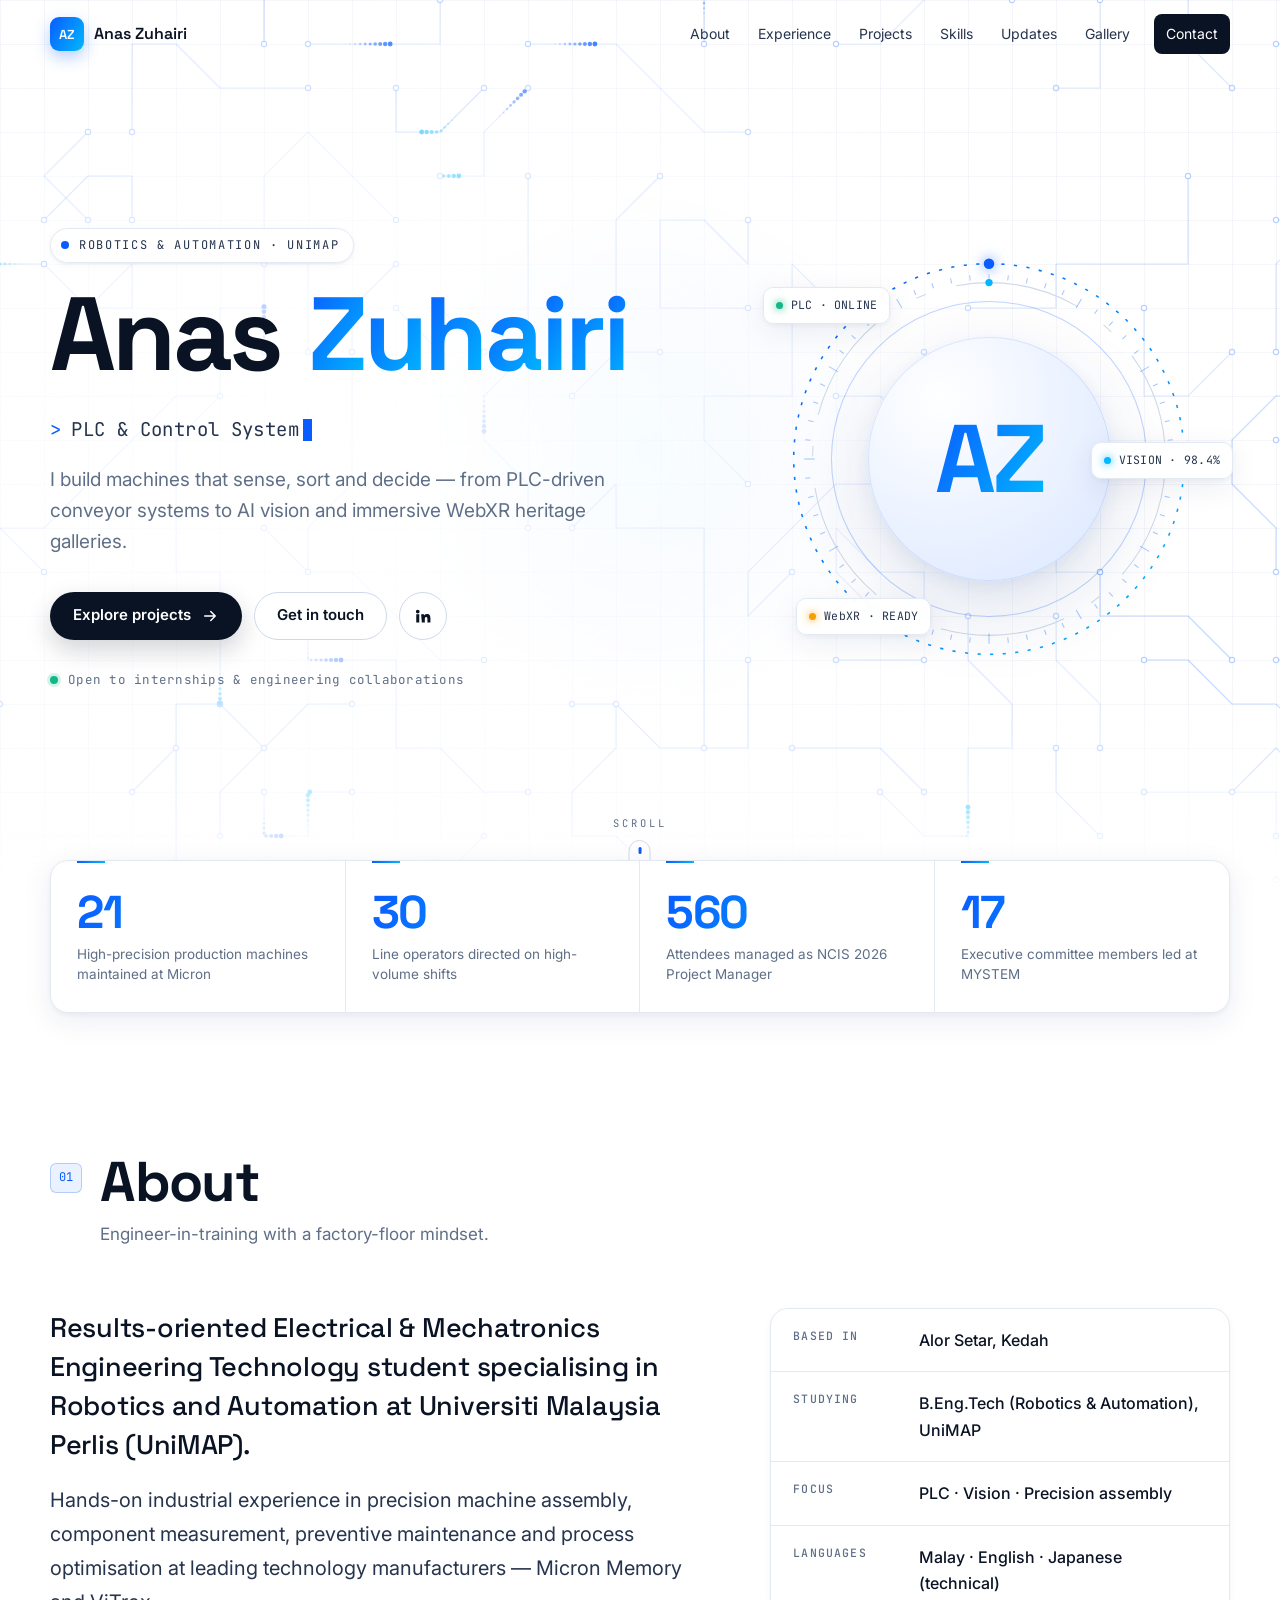
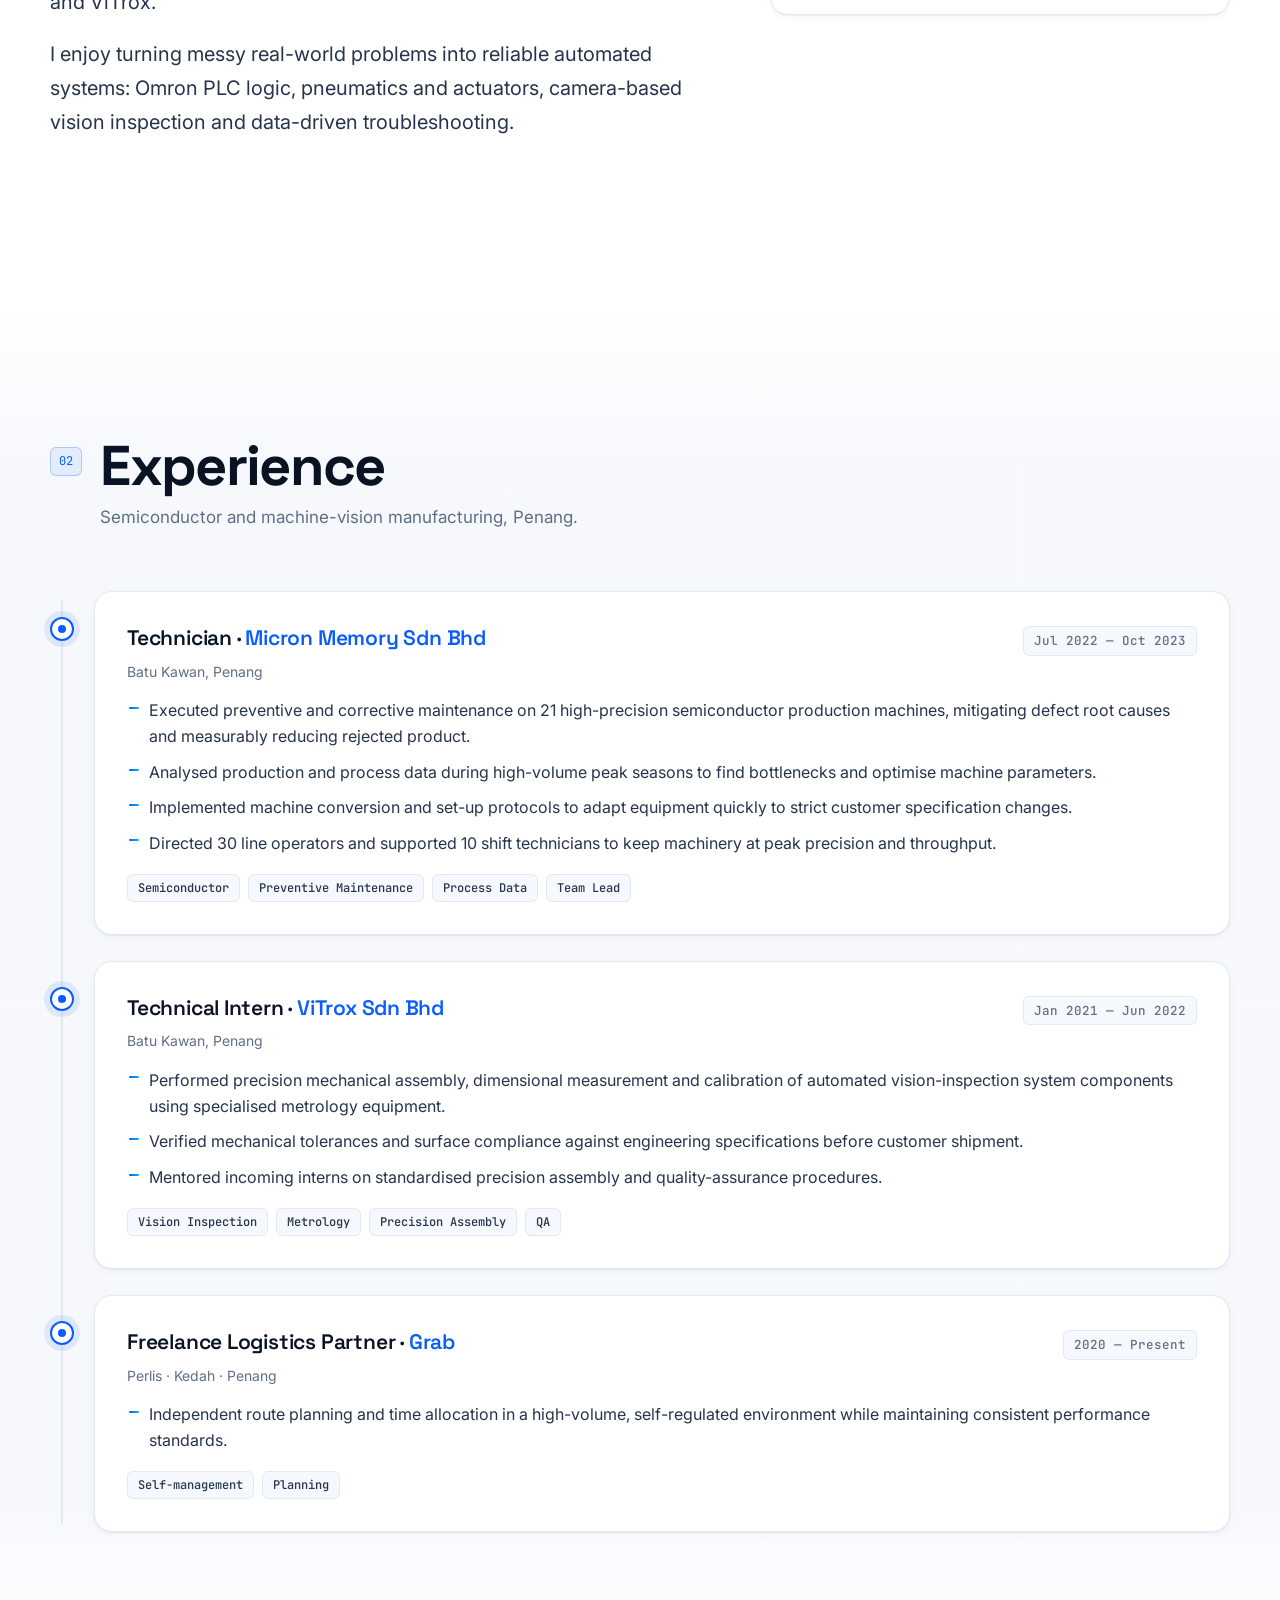
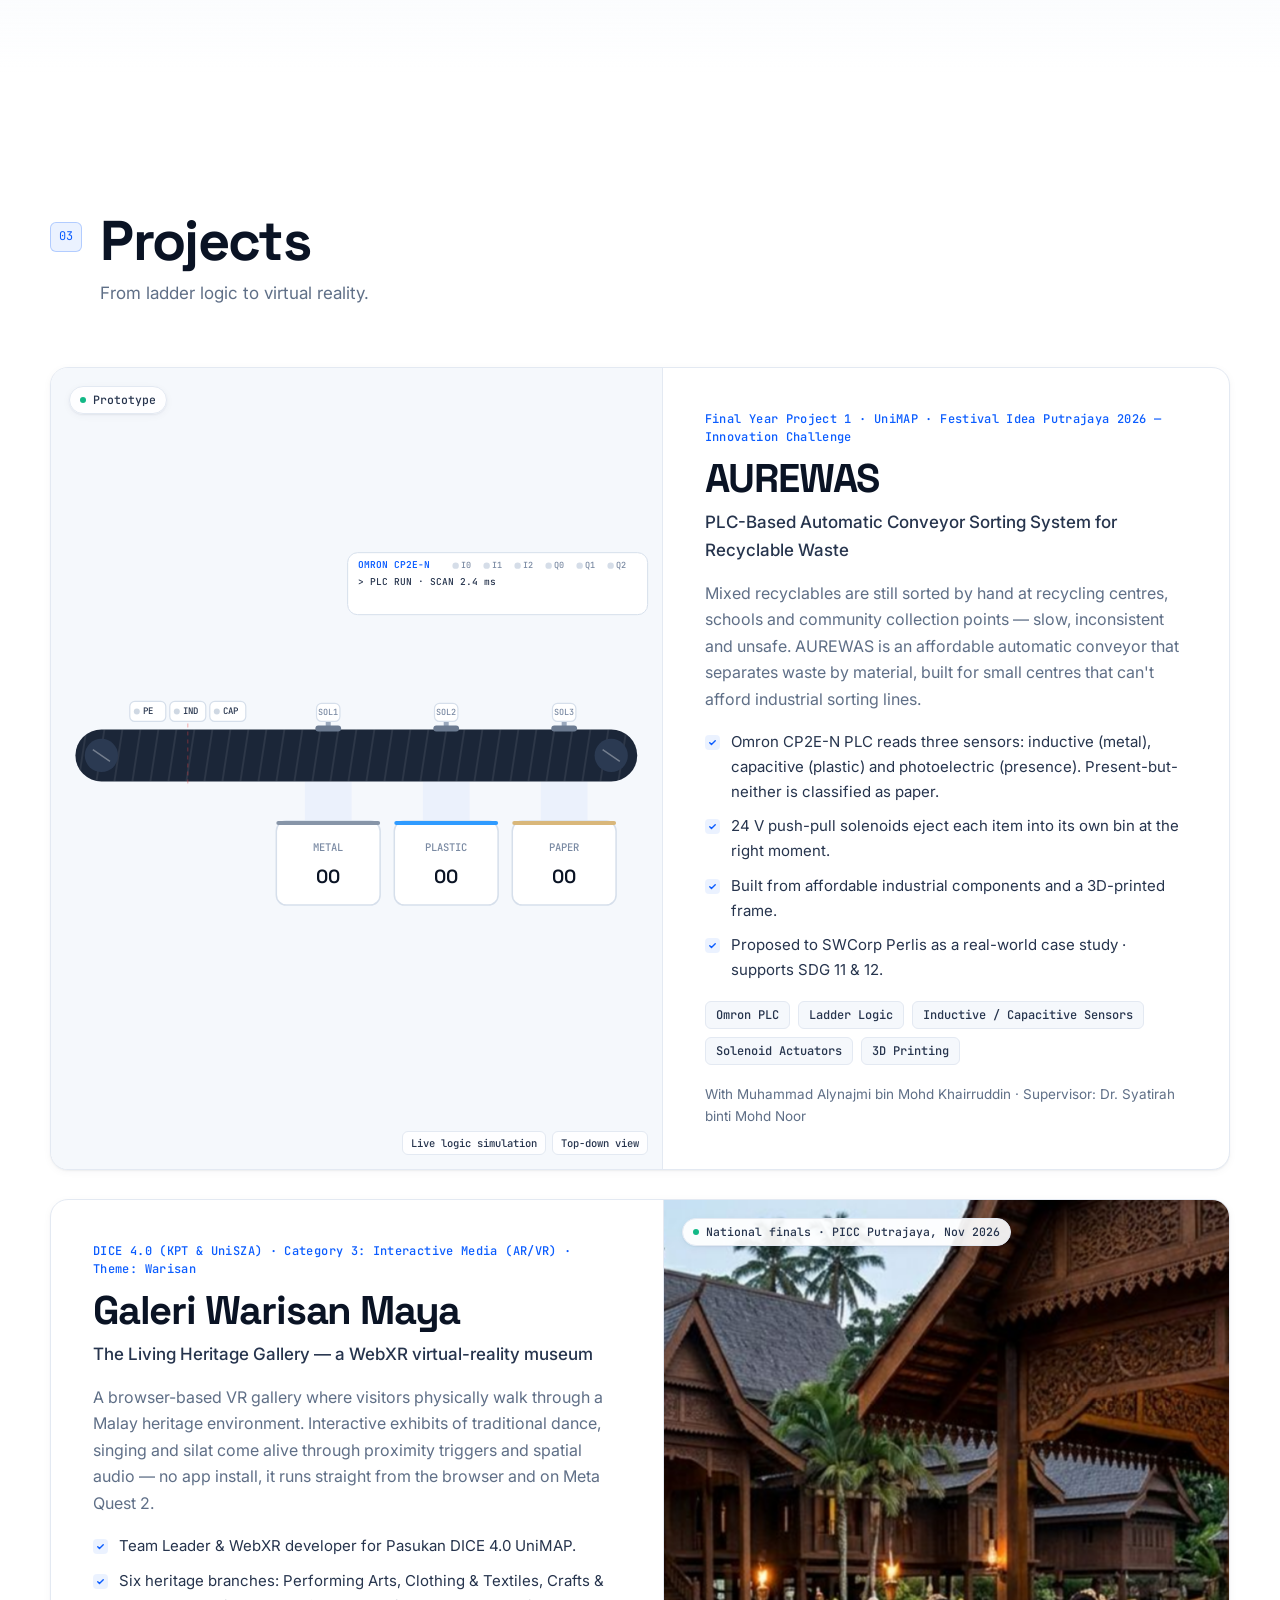
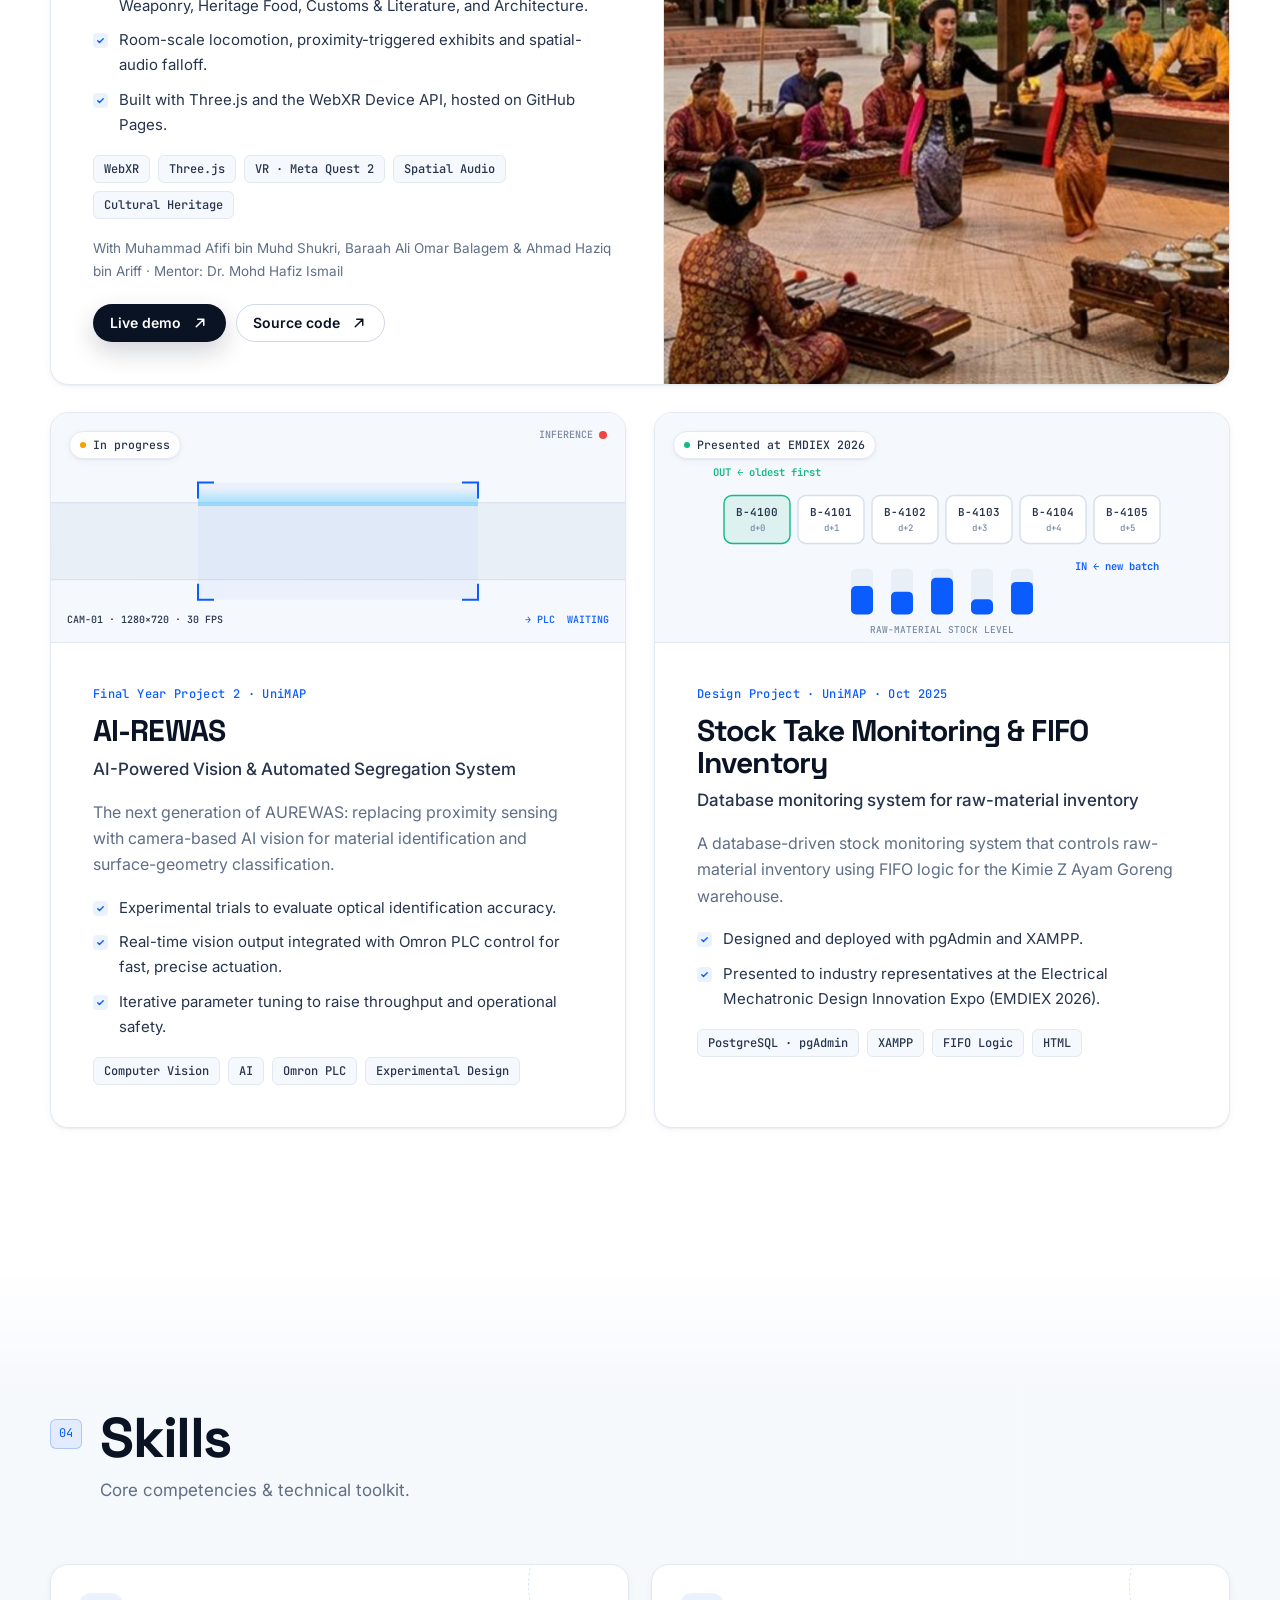
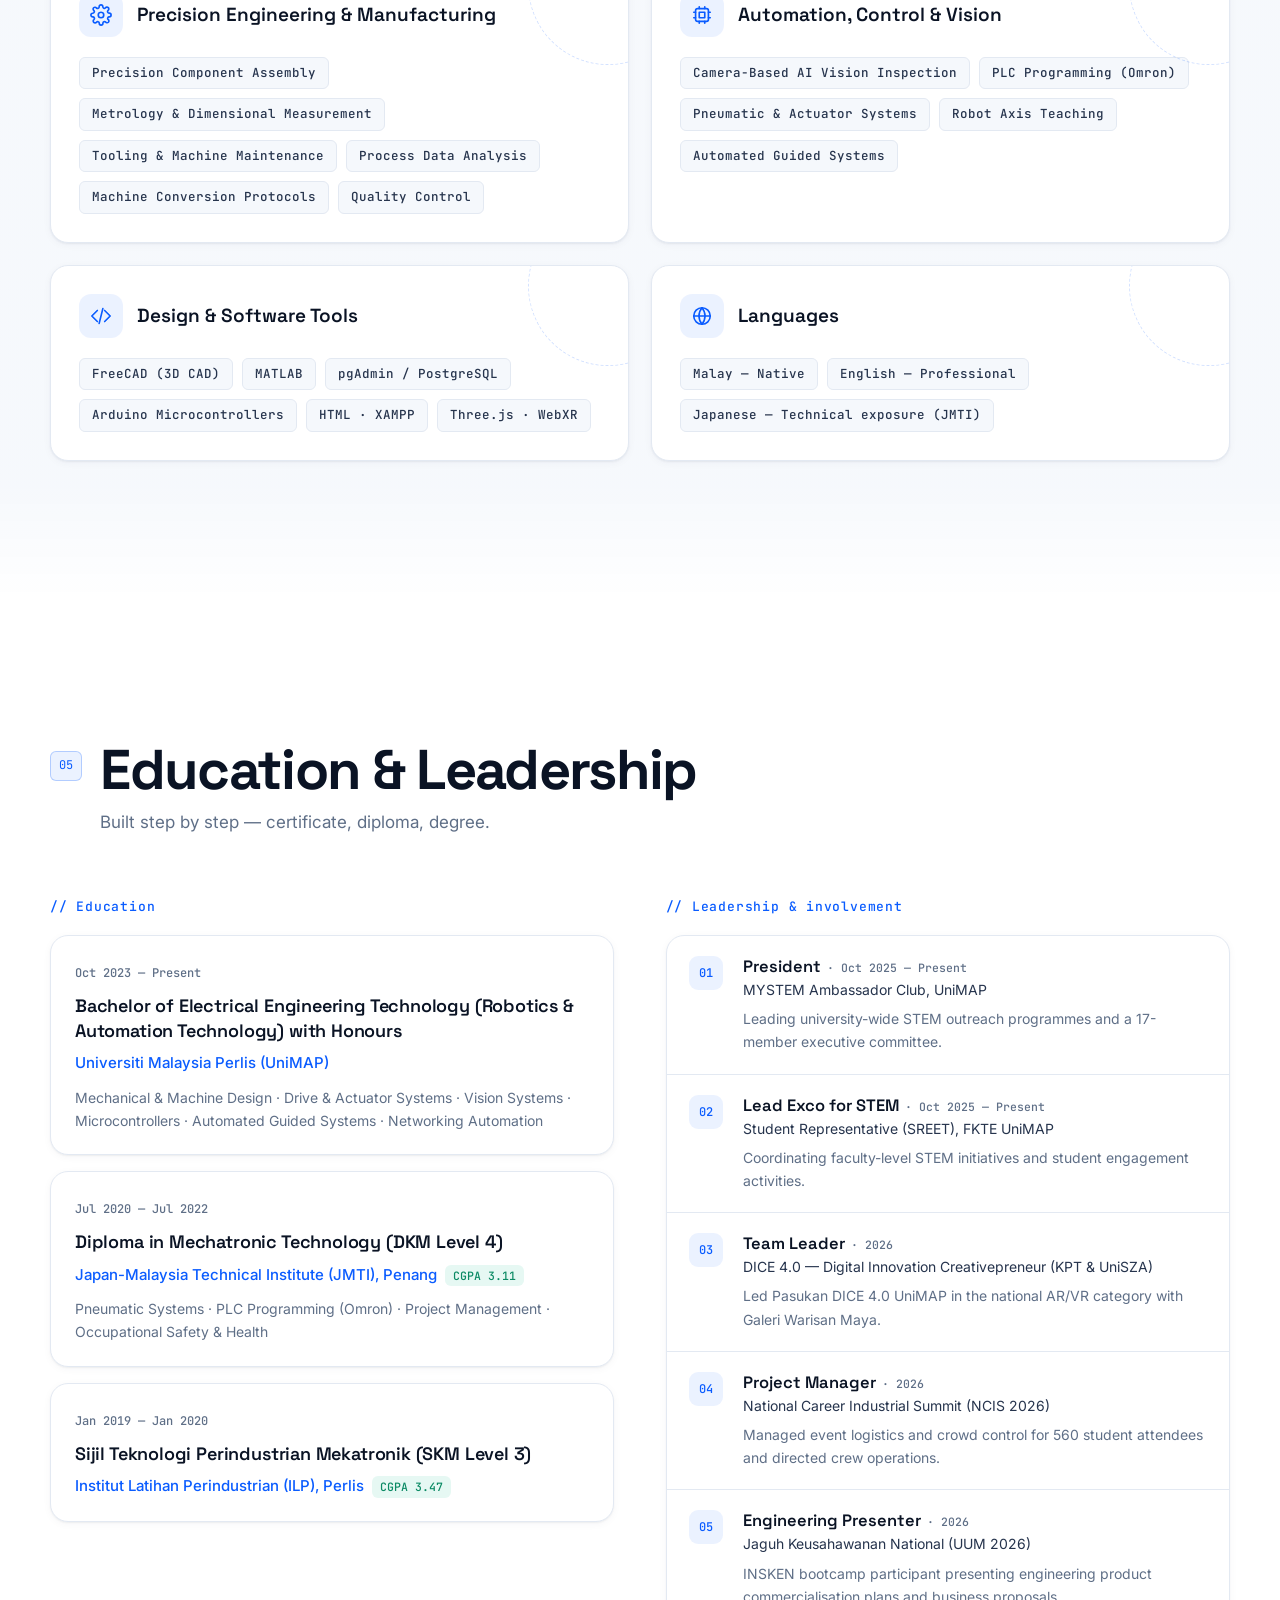
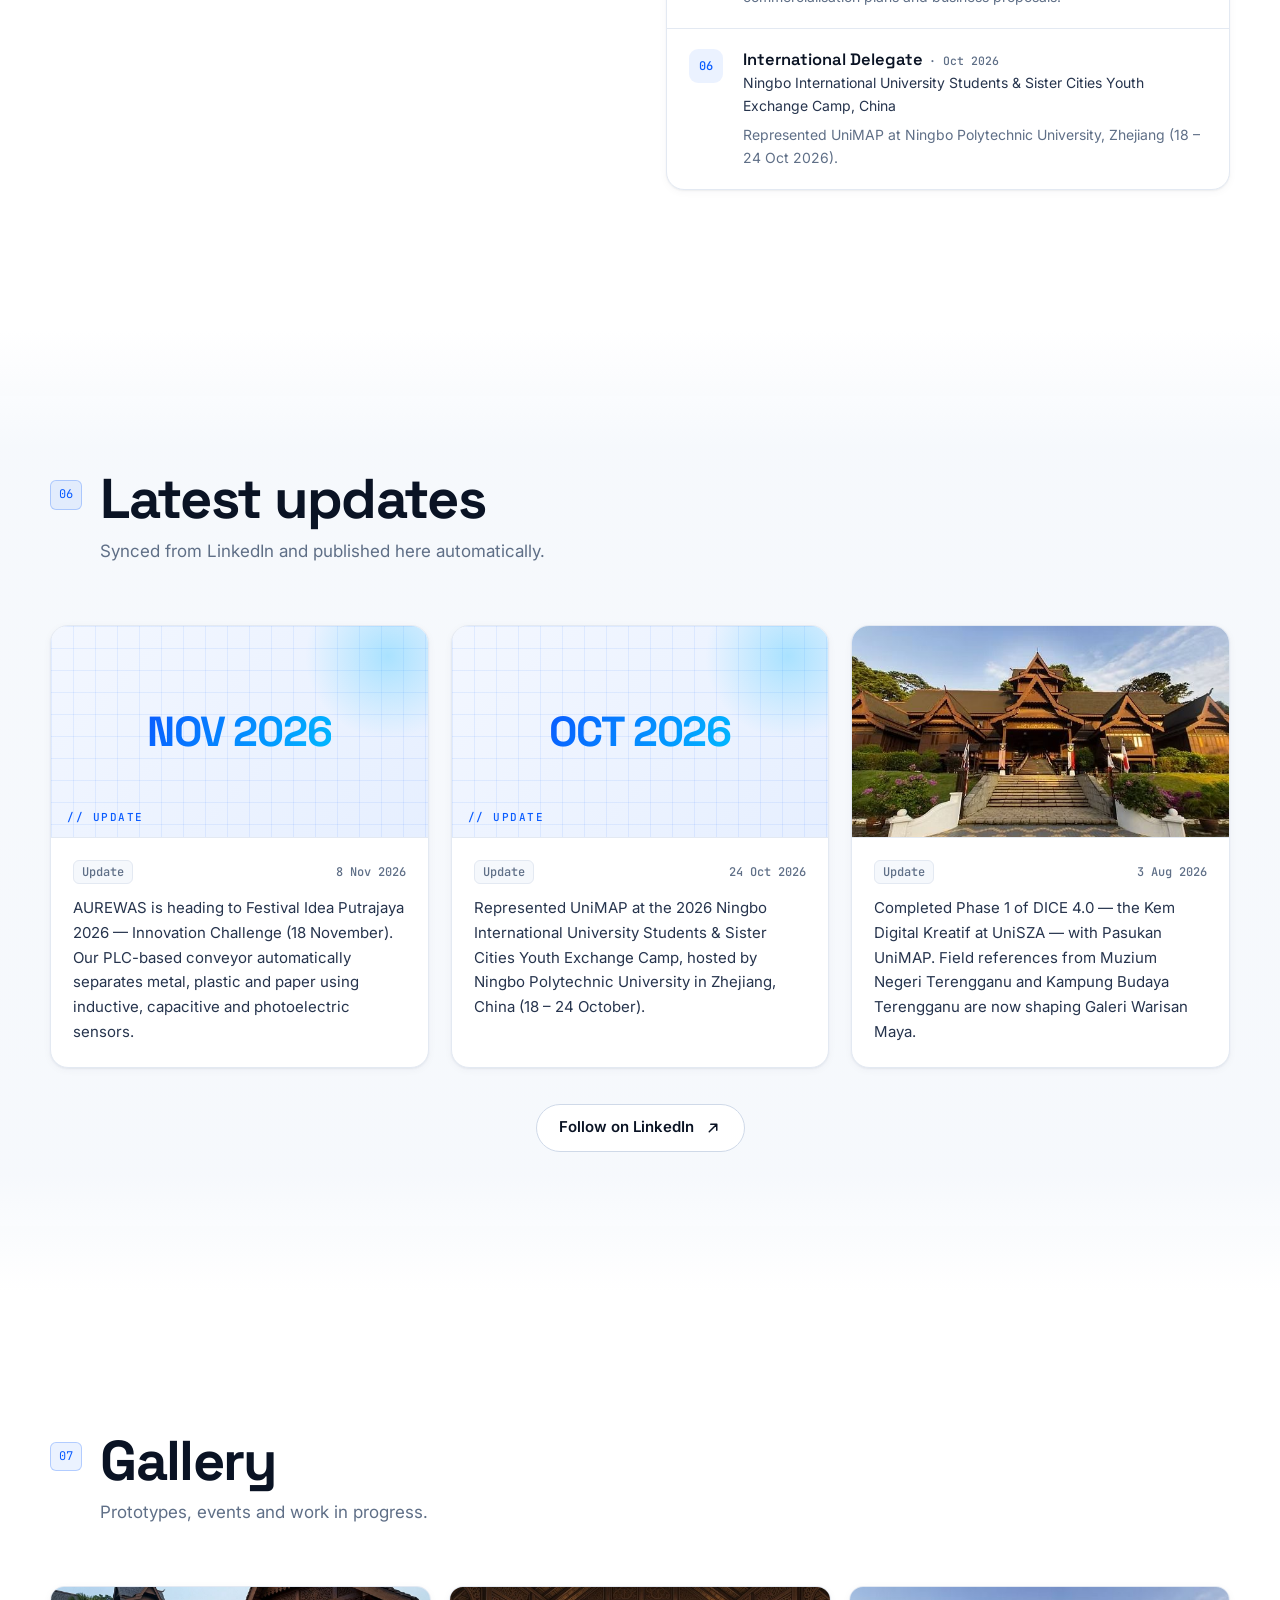
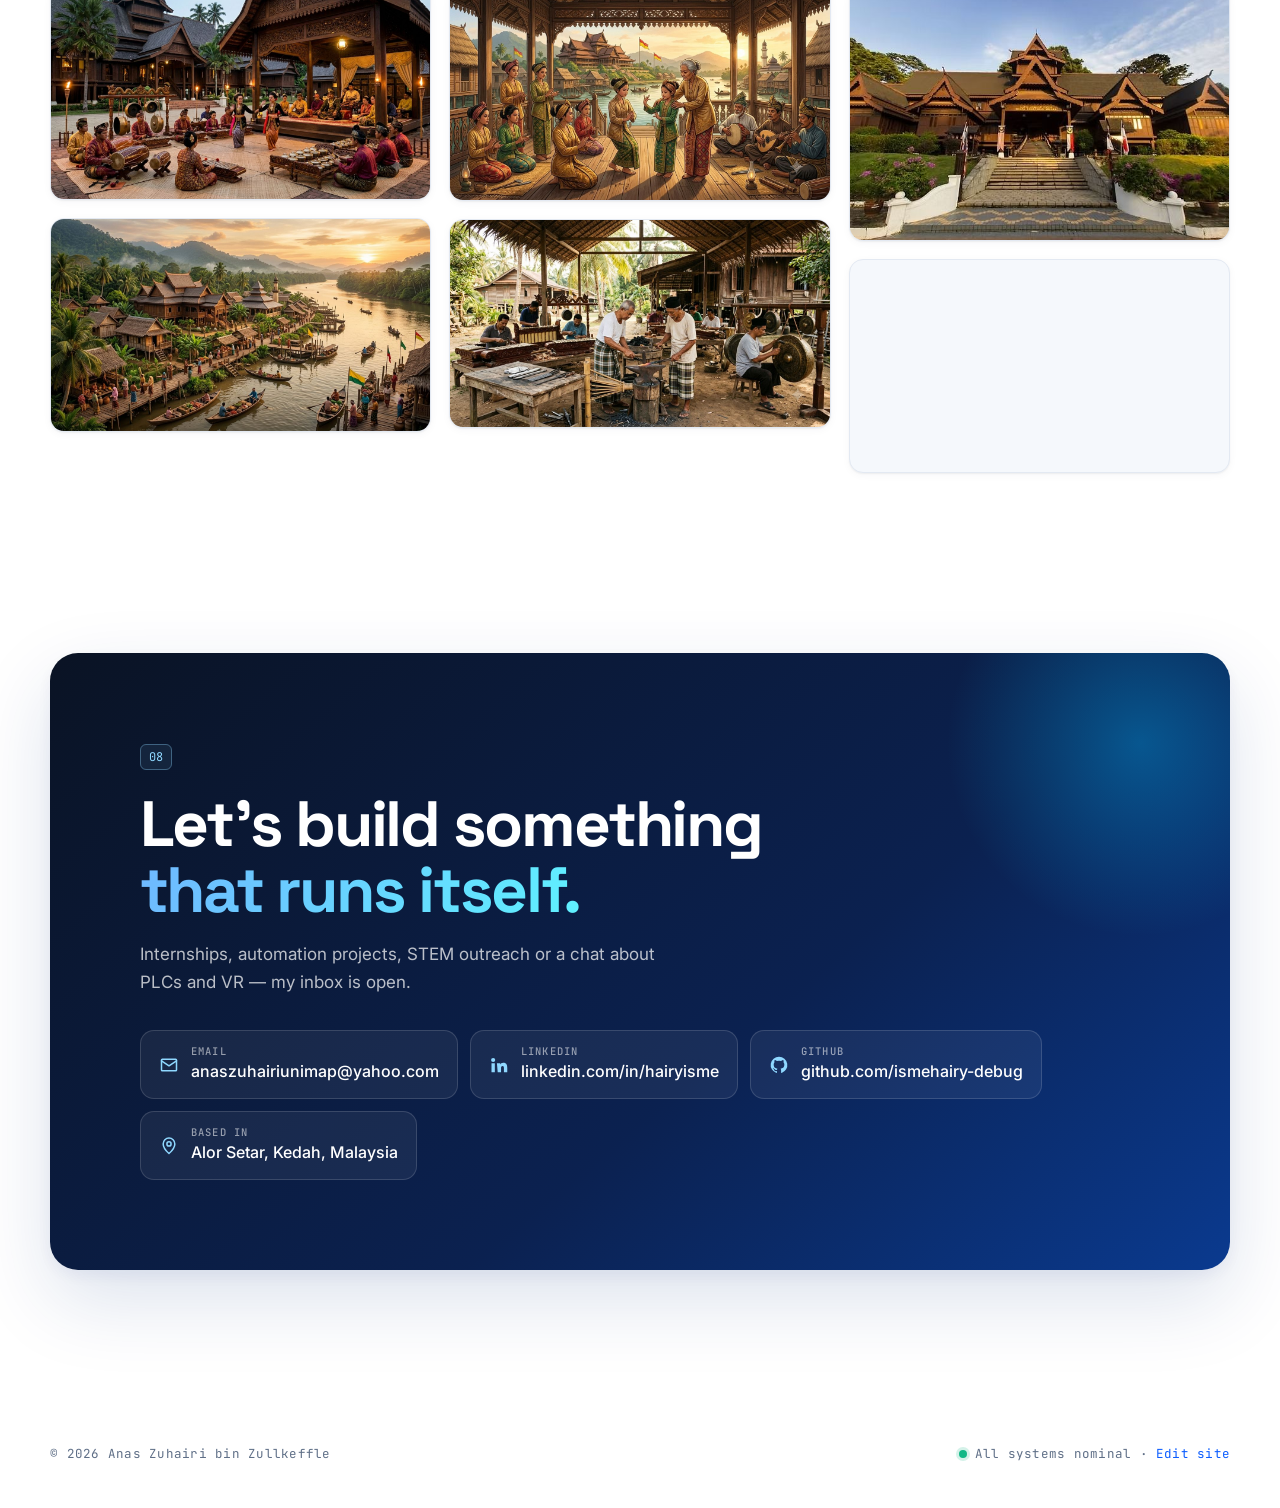
==== index.html @ c439798f "Build personal portfolio website with editor and LinkedIn sync - White technology-themed portfolio (" ====
<!doctype html>
<html lang="en">
<head>
  <meta charset="utf-8">
  <meta name="viewport" content="width=device-width, initial-scale=1">
  <title>Anas Zuhairi — Robotics & Automation</title>
  <meta name="description" content="Portfolio of Anas Zuhairi bin Zullkeffle — Electrical Engineering Technology (Robotics & Automation) student at UniMAP. PLC automation, machine vision and WebXR projects.">
  <meta name="theme-color" content="#ffffff">
  <meta property="og:type" content="website">
  <meta property="og:title" content="Anas Zuhairi — Robotics & Automation">
  <meta property="og:description" content="PLC automation, machine vision and WebXR projects — AUREWAS, AI-REWAS and Galeri Warisan Maya.">
  <meta property="og:image" content="assets/img/gwm-performance.jpg">
  <link rel="icon" href="data:image/svg+xml,%3Csvg xmlns='http://www.w3.org/2000/svg' viewBox='0 0 64 64'%3E%3Crect width='64' height='64' rx='14' fill='%230a5cff'/%3E%3Ctext x='32' y='42' font-family='Arial' font-weight='700' font-size='26' fill='white' text-anchor='middle'%3EAZ%3C/text%3E%3C/svg%3E">
  <link rel="preconnect" href="https://fonts.googleapis.com">
  <link rel="preconnect" href="https://fonts.gstatic.com" crossorigin>
  <link href="https://fonts.googleapis.com/css2?family=Inter:wght@400;500;600&family=JetBrains+Mono:wght@400;500&family=Space+Grotesk:wght@500;600;700&display=swap" rel="stylesheet">
  <link rel="stylesheet" href="assets/css/style.css">
</head>
<body>
  <div class="scroll-progress" aria-hidden="true"><span></span></div>
  <div class="cursor-glow" aria-hidden="true"></div>

  <div class="boot" aria-hidden="true">
    <div class="boot__inner">
      <div class="boot__mark">AZ</div>
      <div class="boot__bar"><span></span></div>
      <div class="boot__log mono">INITIALISING SYSTEM</div>
    </div>
  </div>

  <header class="nav" id="top">
    <div class="nav__inner container">
      <a class="nav__brand" href="#hero" aria-label="Home">
        <span class="nav__mark" data-bind="profile.initials">AZ</span>
        <span class="nav__name" data-bind="profile.shortName">Anas Zuhairi</span>
      </a>
      <nav class="nav__links" aria-label="Primary">
        <a href="#about">About</a>
        <a href="#experience">Experience</a>
        <a href="#projects">Projects</a>
        <a href="#skills">Skills</a>
        <a href="#updates">Updates</a>
        <a href="#gallery">Gallery</a>
        <a href="#contact" class="nav__cta">Contact</a>
      </nav>
      <button class="nav__toggle" aria-label="Open menu" aria-expanded="false"><span></span><span></span></button>
    </div>
  </header>

  <main>
    <!-- HERO -->
    <section class="hero" id="hero">
      <canvas class="hero__canvas" aria-hidden="true"></canvas>
      <div class="hero__fade" aria-hidden="true"></div>
      <div class="container hero__grid">
        <div class="hero__copy">
          <p class="eyebrow mono reveal-hero"><span class="dot-live"></span><span data-bind="profile.eyebrow">Robotics & Automation · UniMAP</span></p>
          <h1 class="hero__title">
            <span class="line"><span class="split" data-bind="profile.shortName">Anas Zuhairi</span></span>
          </h1>
          <div class="hero__role reveal-hero mono">
            <span class="hero__role-prefix">&gt;</span>
            <span class="typer" aria-live="polite"></span><span class="caret"></span>
          </div>
          <p class="hero__tagline reveal-hero" data-bind="profile.tagline"></p>
          <div class="hero__ctas reveal-hero">
            <a class="btn btn--primary magnetic" href="#projects"><span>Explore projects</span><svg viewBox="0 0 24 24" aria-hidden="true"><path d="M5 12h14M13 6l6 6-6 6"/></svg></a>
            <a class="btn btn--ghost magnetic" href="#contact"><span>Get in touch</span></a>
            <a class="btn btn--icon magnetic" data-href="profile.linkedin" href="#" target="_blank" rel="noopener" aria-label="LinkedIn profile">
              <svg viewBox="0 0 24 24" aria-hidden="true"><path class="fill" d="M4.98 3.5a2.5 2.5 0 1 1 0 5 2.5 2.5 0 0 1 0-5zM3 9.75h4v11H3zM9.5 9.75h3.8v1.5h.05c.53-1 1.83-2.05 3.77-2.05 4.03 0 4.78 2.65 4.78 6.1v5.45h-4v-4.83c0-1.15-.02-2.63-1.6-2.63-1.6 0-1.85 1.25-1.85 2.55v4.91h-4z"/></svg>
            </a>
          </div>
          <p class="hero__status mono reveal-hero"><span class="status-dot"></span><span data-bind="profile.availability"></span></p>
        </div>
        <div class="hero__visual reveal-hero" aria-hidden="true">
          <div class="avatar">
            <svg class="avatar__rings" viewBox="0 0 400 400">
              <defs>
                <linearGradient id="ringGrad" x1="0" x2="1" y1="0" y2="1">
                  <stop offset="0" stop-color="#0a5cff"/>
                  <stop offset="1" stop-color="#00b8ff"/>
                </linearGradient>
              </defs>
              <circle class="r r1" cx="200" cy="200" r="186"/>
              <circle class="r r2" cx="200" cy="200" r="168"/>
              <circle class="r r3" cx="200" cy="200" r="150"/>
              <g class="ticks"></g>
              <g class="orbit o1"><circle cx="200" cy="14" r="5"/></g>
              <g class="orbit o2"><circle cx="200" cy="32" r="3.5"/></g>
            </svg>
            <div class="avatar__core">
              <img class="avatar__img" alt="" hidden>
              <span class="avatar__initials" data-bind="profile.initials">AZ</span>
            </div>
            <div class="chip chip--a mono"><span class="chip__led"></span>PLC · ONLINE</div>
            <div class="chip chip--b mono"><span class="chip__led chip__led--cyan"></span>VISION · 98.4%</div>
            <div class="chip chip--c mono"><span class="chip__led chip__led--amber"></span>WebXR · READY</div>
          </div>
        </div>
      </div>
      <a class="hero__scroll mono" href="#about"><span>Scroll</span><i></i></a>
    </section>

    <!-- STATS MARQUEE -->
    <section class="stats" aria-label="Highlights">
      <div class="container stats__grid" id="stats"></div>
    </section>

    <!-- ABOUT -->
    <section class="section" id="about">
      <div class="container">
        <header class="section__head reveal">
          <span class="section__index mono">01</span>
          <h2 class="section__title">About</h2>
          <p class="section__kicker">Engineer-in-training with a factory-floor mindset.</p>
        </header>
        <div class="about">
          <div class="about__text reveal" id="about-text"></div>
          <dl class="about__facts reveal" id="about-facts"></dl>
        </div>
      </div>
    </section>

    <!-- EXPERIENCE -->
    <section class="section section--soft" id="experience">
      <div class="container">
        <header class="section__head reveal">
          <span class="section__index mono">02</span>
          <h2 class="section__title">Experience</h2>
          <p class="section__kicker">Semiconductor and machine-vision manufacturing, Penang.</p>
        </header>
        <ol class="timeline" id="timeline">
          <span class="timeline__rail" aria-hidden="true"><span class="timeline__fill"></span></span>
        </ol>
      </div>
    </section>

    <!-- PROJECTS -->
    <section class="section" id="projects">
      <div class="container">
        <header class="section__head reveal">
          <span class="section__index mono">03</span>
          <h2 class="section__title">Projects</h2>
          <p class="section__kicker">From ladder logic to virtual reality.</p>
        </header>
        <div class="projects" id="projects-list"></div>
      </div>
    </section>

    <!-- SKILLS -->
    <section class="section section--soft" id="skills">
      <div class="container">
        <header class="section__head reveal">
          <span class="section__index mono">04</span>
          <h2 class="section__title">Skills</h2>
          <p class="section__kicker">Core competencies & technical toolkit.</p>
        </header>
        <div class="skills" id="skills-list"></div>
      </div>
    </section>

    <!-- EDUCATION + LEADERSHIP -->
    <section class="section" id="education">
      <div class="container">
        <header class="section__head reveal">
          <span class="section__index mono">05</span>
          <h2 class="section__title">Education & Leadership</h2>
          <p class="section__kicker">Built step by step — certificate, diploma, degree.</p>
        </header>
        <div class="edu-lead">
          <div>
            <h3 class="sub-title mono">// Education</h3>
            <div class="edu" id="edu-list"></div>
          </div>
          <div>
            <h3 class="sub-title mono">// Leadership & involvement</h3>
            <div class="lead" id="lead-list"></div>
          </div>
        </div>
      </div>
    </section>

    <!-- UPDATES / LINKEDIN -->
    <section class="section section--soft" id="updates">
      <div class="container">
        <header class="section__head reveal">
          <span class="section__index mono">06</span>
          <h2 class="section__title">Latest updates</h2>
          <p class="section__kicker">Synced from LinkedIn and published here automatically.</p>
        </header>
        <div class="updates" id="updates-list"></div>
        <div class="updates__foot reveal">
          <a class="btn btn--ghost magnetic" data-href="profile.linkedin" href="#" target="_blank" rel="noopener"><span>Follow on LinkedIn</span><svg viewBox="0 0 24 24" aria-hidden="true"><path d="M7 17L17 7M9 7h8v8"/></svg></a>
        </div>
      </div>
    </section>

    <!-- GALLERY -->
    <section class="section" id="gallery">
      <div class="container">
        <header class="section__head reveal">
          <span class="section__index mono">07</span>
          <h2 class="section__title">Gallery</h2>
          <p class="section__kicker">Prototypes, events and work in progress.</p>
        </header>
        <div class="gallery" id="gallery-list"></div>
      </div>
    </section>

    <!-- CONTACT -->
    <section class="section contact" id="contact">
      <div class="container">
        <div class="contact__card reveal">
          <div class="contact__grid-bg" aria-hidden="true"></div>
          <span class="section__index mono">08</span>
          <h2 class="contact__title">Let's build something<br><span class="grad">that runs itself.</span></h2>
          <p class="contact__lead">Internships, automation projects, STEM outreach or a chat about PLCs and VR — my inbox is open.</p>
          <div class="contact__links" id="contact-links"></div>
        </div>
      </div>
    </section>
  </main>

  <footer class="footer">
    <div class="container footer__inner">
      <span class="mono">© <span id="year"></span> <span data-bind="profile.name">Anas Zuhairi bin Zullkeffle</span></span>
      <span class="mono footer__sys"><span class="status-dot"></span>All systems nominal · <a href="admin.html">Edit site</a></span>
    </div>
  </footer>

  <div class="lightbox" role="dialog" aria-modal="true" aria-label="Image viewer" hidden>
    <button class="lightbox__close" aria-label="Close">×</button>
    <button class="lightbox__nav lightbox__prev" aria-label="Previous">‹</button>
    <figure><img alt=""><figcaption></figcaption></figure>
    <button class="lightbox__nav lightbox__next" aria-label="Next">›</button>
  </div>

  <noscript><p style="padding:2rem;text-align:center">This portfolio needs JavaScript to load its content.</p></noscript>
  <script src="assets/js/aurewas-sim.js" defer></script>
  <script src="assets/js/main.js" defer></script>
</body>
</html>
---- assets/css/style.css ----
/* =========================================================
   Anas Zuhairi — Portfolio
   Theme: technology · white · precision
   ========================================================= */

:root {
  color-scheme: light;
  --bg: #ffffff;
  --bg-soft: #f5f8fc;
  --bg-card: #ffffff;
  --ink: #0a1324;
  --ink-2: #26344d;
  --muted: #5f6f87;
  --line: #e3e9f2;
  --line-strong: #cfd9e8;
  --grid: rgba(10, 60, 140, 0.045);
  --accent: #0a5cff;
  --accent-2: #00b8ff;
  --accent-soft: rgba(10, 92, 255, 0.08);
  --ok: #12b886;
  --amber: #f59f00;
  --grad: linear-gradient(120deg, #0a5cff 0%, #00b8ff 100%);
  --shadow-sm: 0 1px 2px rgba(10, 30, 70, .06), 0 2px 8px rgba(10, 30, 70, .04);
  --shadow-md: 0 8px 30px rgba(10, 40, 100, .08), 0 2px 6px rgba(10, 40, 100, .05);
  --shadow-lg: 0 30px 80px rgba(10, 50, 130, .14), 0 6px 18px rgba(10, 50, 130, .06);
  --radius: 18px;
  --radius-sm: 10px;
  --font-display: "Space Grotesk", "Inter", system-ui, sans-serif;
  --font-body: "Inter", system-ui, -apple-system, "Segoe UI", sans-serif;
  --font-mono: "JetBrains Mono", ui-monospace, "SFMono-Regular", Menlo, monospace;
  --ease: cubic-bezier(.2, .7, .1, 1);
  --ease-out: cubic-bezier(.16, 1, .3, 1);
  --nav-h: 68px;
}

*, *::before, *::after { box-sizing: border-box; }
html { scroll-behavior: smooth; scroll-padding-top: calc(var(--nav-h) + 12px); -webkit-text-size-adjust: 100%; }
body {
  margin: 0;
  background: var(--bg);
  color: var(--ink);
  font: 400 16px/1.65 var(--font-body);
  -webkit-font-smoothing: antialiased;
  overflow-x: hidden;
}
body::before {
  content: "";
  position: fixed; inset: 0;
  background-image:
    linear-gradient(var(--grid) 1px, transparent 1px),
    linear-gradient(90deg, var(--grid) 1px, transparent 1px);
  background-size: 44px 44px;
  pointer-events: none;
  z-index: -1;
}
img { max-width: 100%; display: block; }
[hidden] { display: none !important; }
a { color: inherit; text-decoration: none; }
button { font: inherit; color: inherit; }
::selection { background: rgba(10, 92, 255, .16); }
.mono { font-family: var(--font-mono); letter-spacing: .02em; }
.container { width: min(1180px, 100% - 32px); margin-inline: auto; }
@media (min-width: 720px) { .container { width: min(1180px, 100% - 64px); } }
.grad { background: var(--grad); -webkit-background-clip: text; background-clip: text; color: transparent; }

/* ---------- Boot loader ---------- */
.boot {
  position: fixed; inset: 0; z-index: 100;
  display: grid; place-items: center;
  background: #fff;
  transition: opacity .6s var(--ease), visibility .6s;
}
.boot.is-done { opacity: 0; visibility: hidden; }
.boot__inner { display: grid; justify-items: center; gap: 18px; }
.boot__mark {
  font: 700 28px/1 var(--font-display);
  width: 64px; height: 64px; display: grid; place-items: center;
  border-radius: 16px; color: #fff; background: var(--grad);
  box-shadow: 0 12px 30px rgba(10, 92, 255, .35);
  animation: bootPulse 1.4s var(--ease) infinite;
}
.boot__bar { width: 180px; height: 2px; background: var(--line); border-radius: 2px; overflow: hidden; }
.boot__bar span { display: block; height: 100%; width: 0; background: var(--grad); transition: width .25s linear; }
.boot__log { font-size: 11px; color: var(--muted); letter-spacing: .18em; }
@keyframes bootPulse { 50% { transform: scale(.94); box-shadow: 0 6px 16px rgba(10, 92, 255, .25); } }

/* ---------- Scroll progress + cursor glow ---------- */
.scroll-progress { position: fixed; top: 0; left: 0; right: 0; height: 2px; z-index: 60; pointer-events: none; }
.scroll-progress span { display: block; height: 100%; width: 100%; transform-origin: 0 50%; transform: scaleX(0); background: var(--grad); }
.cursor-glow {
  position: fixed; top: 0; left: 0; width: 520px; height: 520px; margin: -260px 0 0 -260px;
  border-radius: 50%; pointer-events: none; z-index: 0;
  background: radial-gradient(circle, rgba(0, 184, 255, .10) 0%, rgba(10, 92, 255, .05) 35%, transparent 70%);
  opacity: 0; transition: opacity .4s;
  will-change: transform;
}
@media (hover: hover) and (pointer: fine) { body.has-pointer .cursor-glow { opacity: 1; } }

/* ---------- Nav ---------- */
.nav {
  position: fixed; inset: 0 0 auto 0; height: var(--nav-h); z-index: 50;
  transition: background .3s, box-shadow .3s, transform .4s var(--ease);
}
.nav.is-scrolled { background: rgba(255, 255, 255, .82); backdrop-filter: saturate(1.6) blur(14px); -webkit-backdrop-filter: saturate(1.6) blur(14px); box-shadow: 0 1px 0 var(--line); }
.nav.is-hidden { transform: translateY(-100%); }
.nav__inner { height: 100%; display: flex; align-items: center; justify-content: space-between; gap: 24px; }
.nav__brand { display: flex; align-items: center; gap: 10px; font: 600 16px/1 var(--font-display); }
.nav__mark {
  width: 34px; height: 34px; border-radius: 9px; display: grid; place-items: center;
  background: var(--grad); color: #fff; font-size: 13px; letter-spacing: .02em;
  box-shadow: 0 6px 16px rgba(10, 92, 255, .3);
}
.nav__links { display: flex; align-items: center; gap: 4px; }
.nav__links a {
  position: relative; padding: 8px 12px; border-radius: 8px; font-size: 14px; color: var(--ink-2);
  transition: color .2s, background .2s;
}
.nav__links a:hover { color: var(--accent); background: var(--accent-soft); }
.nav__links a.is-active { color: var(--accent); }
.nav__links a.is-active::after {
  content: ""; position: absolute; left: 12px; right: 12px; bottom: 3px; height: 2px; border-radius: 2px; background: var(--grad);
}
.nav__links .nav__cta { margin-left: 8px; background: var(--ink); color: #fff; }
.nav__links .nav__cta:hover { background: var(--accent); color: #fff; }
.nav__links .nav__cta.is-active::after { display: none; }
.nav__toggle { display: none; width: 42px; height: 42px; border: 1px solid var(--line); border-radius: 10px; background: #fff; cursor: pointer; position: relative; }
.nav__toggle span { position: absolute; left: 11px; right: 11px; height: 2px; background: var(--ink); border-radius: 2px; transition: transform .3s var(--ease), top .3s var(--ease); }
.nav__toggle span:first-child { top: 16px; }
.nav__toggle span:last-child { top: 24px; }
.nav.is-open .nav__toggle span:first-child { top: 20px; transform: rotate(45deg); }
.nav.is-open .nav__toggle span:last-child { top: 20px; transform: rotate(-45deg); }

@media (max-width: 900px) {
  .nav__toggle { display: block; }
  .nav__links {
    position: fixed; top: var(--nav-h); left: 0; right: 0;
    flex-direction: column; align-items: stretch; gap: 2px; padding: 12px 16px 20px;
    background: rgba(255, 255, 255, .97); backdrop-filter: blur(14px); box-shadow: 0 20px 40px rgba(10, 30, 70, .08);
    transform: translateY(-12px); opacity: 0; pointer-events: none; transition: opacity .25s, transform .3s var(--ease);
  }
  .nav.is-open .nav__links { opacity: 1; transform: none; pointer-events: auto; }
  .nav.is-open { background: rgba(255, 255, 255, .97); }
  .nav__links a { padding: 12px 14px; font-size: 16px; }
  .nav__links .nav__cta { margin: 8px 0 0; text-align: center; }
  .nav__links a.is-active::after { display: none; }
}

/* ---------- Buttons ---------- */
.btn {
  --x: 0px; --y: 0px;
  position: relative; display: inline-flex; align-items: center; gap: 10px;
  height: 48px; padding: 0 22px; border-radius: 999px; font-weight: 600; font-size: 15px;
  border: 1px solid transparent; cursor: pointer; isolation: isolate; overflow: hidden;
  transform: translate(var(--x), var(--y));
  transition: transform .35s var(--ease-out), box-shadow .3s, background .3s, color .3s, border-color .3s;
}
.btn svg { width: 18px; height: 18px; fill: none; stroke: currentColor; stroke-width: 2; stroke-linecap: round; stroke-linejoin: round; transition: transform .3s var(--ease-out); }
.btn svg .fill { fill: currentColor; stroke: none; }
.btn:hover svg { transform: translateX(3px); }
.btn--primary { background: var(--ink); color: #fff; box-shadow: 0 10px 24px rgba(10, 19, 36, .18); }
.btn--primary::before {
  content: ""; position: absolute; inset: 0; z-index: -1; background: var(--grad);
  transform: translateY(101%); transition: transform .45s var(--ease-out);
}
.btn--primary:hover::before { transform: none; }
.btn--primary:hover { box-shadow: 0 14px 34px rgba(10, 92, 255, .35); }
.btn--ghost { background: #fff; color: var(--ink); border-color: var(--line-strong); }
.btn--ghost:hover { border-color: var(--accent); color: var(--accent); box-shadow: 0 8px 22px rgba(10, 92, 255, .12); }
.btn--icon { width: 48px; padding: 0; justify-content: center; background: #fff; border-color: var(--line-strong); color: var(--ink); }
.btn--icon:hover { color: #fff; background: #0a66c2; border-color: #0a66c2; }
.btn--icon:hover svg { transform: none; }
.btn--sm { height: 38px; padding: 0 16px; font-size: 14px; }

/* ---------- Hero ---------- */
.hero { position: relative; min-height: 100svh; display: flex; align-items: center; padding: calc(var(--nav-h) + 40px) 0 90px; overflow: hidden; }
.hero__canvas { position: absolute; inset: 0; width: 100%; height: 100%; }
.hero__fade { position: absolute; inset: 0; pointer-events: none; background: radial-gradient(ellipse 60% 55% at 30% 50%, rgba(255,255,255,.92) 0%, rgba(255,255,255,.55) 55%, rgba(255,255,255,0) 100%), linear-gradient(to bottom, transparent 75%, #fff 100%); }
.hero__grid { position: relative; display: grid; grid-template-columns: 1.15fr .85fr; align-items: center; gap: 48px; }
.eyebrow { display: inline-flex; align-items: center; gap: 10px; margin: 0 0 22px; padding: 7px 14px 7px 10px; font-size: 12px; text-transform: uppercase; letter-spacing: .14em; color: var(--ink-2); background: rgba(255,255,255,.8); border: 1px solid var(--line); border-radius: 999px; box-shadow: var(--shadow-sm); }
.dot-live { width: 8px; height: 8px; border-radius: 50%; background: var(--accent); box-shadow: 0 0 0 0 rgba(10, 92, 255, .5); animation: ping 2s infinite; }
@keyframes ping { 0% { box-shadow: 0 0 0 0 rgba(10, 92, 255, .45); } 80%, 100% { box-shadow: 0 0 0 10px rgba(10, 92, 255, 0); } }
.hero__title { margin: 0; font: 700 clamp(48px, 8.4vw, 104px)/.95 var(--font-display); letter-spacing: -.035em; }
.hero__title .line { display: block; overflow: hidden; padding-bottom: .08em; }
.split .char { display: inline-block; transform: translateY(110%); opacity: 0; transition: transform 1s var(--ease-out), opacity 1s var(--ease-out); }
.split .char.space { width: .26em; }
.is-ready .split .char { transform: none; opacity: 1; }
.hero__title .char--accent { background: var(--grad); -webkit-background-clip: text; background-clip: text; color: transparent; }
.hero__role { display: flex; align-items: center; gap: 10px; margin: 22px 0 18px; font-size: clamp(15px, 1.8vw, 19px); color: var(--ink-2); min-height: 1.6em; }
.hero__role-prefix { color: var(--accent); }
.caret { display: inline-block; width: 9px; height: 1.15em; background: var(--accent); margin-left: -6px; animation: blink 1s steps(1) infinite; }
@keyframes blink { 50% { opacity: 0; } }
.hero__tagline { max-width: 560px; margin: 0 0 34px; font-size: clamp(17px, 1.6vw, 19px); color: var(--muted); }
.hero__ctas { display: flex; flex-wrap: wrap; gap: 12px; }
.hero__status { display: flex; align-items: center; gap: 10px; margin: 30px 0 0; font-size: 12.5px; color: var(--muted); }
.status-dot { width: 8px; height: 8px; border-radius: 50%; background: var(--ok); box-shadow: 0 0 0 3px rgba(18, 184, 134, .18); flex: none; }
.reveal-hero { opacity: 0; transform: translateY(18px); transition: opacity .9s var(--ease-out), transform .9s var(--ease-out); }
.is-ready .reveal-hero { opacity: 1; transform: none; }
.is-ready .reveal-hero:nth-child(1) { transition-delay: .05s; }
.is-ready .hero__role { transition-delay: .55s; }
.is-ready .hero__tagline { transition-delay: .7s; }
.is-ready .hero__ctas { transition-delay: .85s; }
.is-ready .hero__status { transition-delay: 1s; }
.is-ready .hero__visual { transition-delay: .4s; }

.hero__scroll { position: absolute; left: 50%; bottom: 26px; transform: translateX(-50%); display: grid; justify-items: center; gap: 8px; font-size: 10.5px; letter-spacing: .3em; text-transform: uppercase; color: var(--muted); }
.hero__scroll i { width: 22px; height: 34px; border: 1.5px solid var(--line-strong); border-radius: 12px; position: relative; }
.hero__scroll i::after { content: ""; position: absolute; top: 6px; left: 50%; width: 3px; height: 7px; margin-left: -1.5px; border-radius: 2px; background: var(--accent); animation: wheel 1.8s var(--ease) infinite; }
@keyframes wheel { 0% { transform: translateY(0); opacity: 1; } 70% { transform: translateY(12px); opacity: 0; } 100% { opacity: 0; } }

/* Avatar */
.hero__visual { display: grid; place-items: center; }
.avatar { position: relative; width: min(420px, 100%); aspect-ratio: 1; }
.avatar__rings { position: absolute; inset: 0; width: 100%; height: 100%; overflow: visible; }
.avatar__rings .r { fill: none; stroke: var(--line-strong); stroke-width: 1; }
.avatar__rings .r1 { stroke: url(#ringGrad); stroke-width: 1.5; stroke-dasharray: 3 9; transform-origin: 200px 200px; animation: spin 60s linear infinite; }
.avatar__rings .r2 { stroke-dasharray: 120 30 10 30; transform-origin: 200px 200px; animation: spin 40s linear infinite reverse; }
.avatar__rings .r3 { stroke: rgba(10, 92, 255, .25); }
.avatar__rings .ticks line { stroke: rgba(10, 92, 255, .35); stroke-width: 1; }
.avatar__rings .orbit { transform-origin: 200px 200px; }
.avatar__rings .o1 { animation: spin 12s linear infinite; }
.avatar__rings .o1 circle { fill: var(--accent); filter: drop-shadow(0 0 6px rgba(10, 92, 255, .7)); }
.avatar__rings .o2 { animation: spin 18s linear infinite reverse; }
.avatar__rings .o2 circle { fill: var(--accent-2); }
@keyframes spin { to { transform: rotate(360deg); } }
.avatar__core {
  position: absolute; inset: 21%; border-radius: 50%; overflow: hidden;
  display: grid; place-items: center;
  background: radial-gradient(circle at 30% 25%, #ffffff 0%, #eef4ff 45%, #dbe7ff 100%);
  box-shadow: var(--shadow-lg), inset 0 0 0 1px rgba(10, 92, 255, .12);
}
.avatar__core::after { content: ""; position: absolute; inset: 0; border-radius: 50%; background: linear-gradient(transparent 0 48%, rgba(0, 184, 255, .22) 50%, transparent 52% 100%); background-size: 100% 220%; animation: scan 3.6s var(--ease) infinite; pointer-events: none; }
@keyframes scan { 0% { background-position: 0 -120%; } 100% { background-position: 0 220%; } }
.avatar__img { width: 100%; height: 100%; object-fit: cover; }
.avatar__initials { font: 700 clamp(56px, 9vw, 96px)/1 var(--font-display); letter-spacing: -.04em; background: var(--grad); -webkit-background-clip: text; background-clip: text; color: transparent; }
.avatar.has-photo .avatar__initials { display: none; }
.chip {
  position: absolute; display: flex; align-items: center; gap: 8px; padding: 8px 12px; font-size: 11.5px; color: var(--ink-2);
  background: rgba(255, 255, 255, .92); border: 1px solid var(--line); border-radius: 10px; box-shadow: var(--shadow-md);
  backdrop-filter: blur(8px); animation: float 6s ease-in-out infinite;
}
.chip--a { top: 9%; left: -4%; }
.chip--b { top: 46%; right: -8%; animation-delay: -2s; }
.chip--c { bottom: 8%; left: 4%; animation-delay: -4s; }
.chip__led { width: 7px; height: 7px; border-radius: 50%; background: var(--ok); box-shadow: 0 0 8px var(--ok); }
.chip__led--cyan { background: var(--accent-2); box-shadow: 0 0 8px var(--accent-2); }
.chip__led--amber { background: var(--amber); box-shadow: 0 0 8px var(--amber); }
@keyframes float { 50% { transform: translateY(-10px); } }

@media (max-width: 900px) {
  .hero { min-height: auto; padding-top: calc(var(--nav-h) + 36px); }
  .hero__grid { grid-template-columns: 1fr; gap: 40px; }
  .hero__visual { order: -1; }
  .avatar { width: min(280px, 78vw); }
  .chip { font-size: 10px; padding: 6px 9px; }
  .chip--b { right: -6%; }
  .hero__fade { background: radial-gradient(ellipse 90% 60% at 50% 60%, rgba(255,255,255,.92) 0%, rgba(255,255,255,.6) 60%, rgba(255,255,255,0) 100%), linear-gradient(to bottom, transparent 80%, #fff 100%); }
  .hero__scroll { display: none; }
}

/* ---------- Stats ---------- */
.stats { position: relative; z-index: 1; margin-top: -40px; }
.stats__grid { display: grid; grid-template-columns: repeat(4, 1fr); background: #fff; border: 1px solid var(--line); border-radius: var(--radius); box-shadow: var(--shadow-md); overflow: hidden; }
.stat { position: relative; padding: 28px 26px; border-right: 1px solid var(--line); }
.stat:last-child { border-right: 0; }
.stat__value { font: 700 clamp(34px, 4vw, 46px)/1 var(--font-display); letter-spacing: -.03em; background: var(--grad); -webkit-background-clip: text; background-clip: text; color: transparent; }
.stat__label { margin-top: 10px; font-size: 13.5px; line-height: 1.45; color: var(--muted); }
.stat::before { content: ""; position: absolute; left: 26px; top: 0; width: 28px; height: 2px; background: var(--grad); transform: scaleX(0); transform-origin: left; transition: transform .8s var(--ease-out) .3s; }
.stat.is-in::before { transform: none; }
@media (max-width: 900px) {
  .stats__grid { grid-template-columns: repeat(2, 1fr); }
  .stat:nth-child(2) { border-right: 0; }
  .stat:nth-child(-n+2) { border-bottom: 1px solid var(--line); }
  .stat { padding: 22px 18px; }
  .stat::before { left: 18px; }
}

/* ---------- Sections ---------- */
.section { position: relative; padding: clamp(80px, 11vw, 140px) 0; }
.section--soft { background: linear-gradient(180deg, rgba(245, 248, 252, 0) 0%, rgba(245, 248, 252, .9) 12%, rgba(245, 248, 252, .9) 88%, rgba(245, 248, 252, 0) 100%); }
.section__head { display: grid; grid-template-columns: auto 1fr; align-items: end; column-gap: 18px; margin-bottom: clamp(36px, 5vw, 60px); }
.section__index { grid-row: span 2; align-self: start; margin-top: 10px; font-size: 12px; color: var(--accent); padding: 4px 8px; border: 1px solid rgba(10, 92, 255, .25); border-radius: 6px; background: var(--accent-soft); }
.section__title { margin: 0; font: 700 clamp(34px, 5vw, 56px)/1.05 var(--font-display); letter-spacing: -.03em; }
.section__kicker { margin: 8px 0 0; color: var(--muted); font-size: 17px; }
.sub-title { margin: 0 0 18px; font-size: 13px; font-weight: 500; color: var(--accent); letter-spacing: .06em; }

.reveal { opacity: 0; transform: translateY(28px); transition: opacity .9s var(--ease-out), transform .9s var(--ease-out); transition-delay: var(--d, 0s); }
.reveal.is-in { opacity: 1; transform: none; }

/* ---------- About ---------- */
.about { display: grid; grid-template-columns: 1.4fr 1fr; gap: clamp(32px, 6vw, 80px); align-items: start; }
.about__text p { margin: 0 0 18px; font-size: clamp(17px, 1.6vw, 20px); line-height: 1.7; color: var(--ink-2); }
.about__text p:first-child { font: 500 clamp(21px, 2.2vw, 27px)/1.45 var(--font-display); color: var(--ink); letter-spacing: -.01em; }
.about__facts { margin: 0; border: 1px solid var(--line); border-radius: var(--radius); background: #fff; box-shadow: var(--shadow-sm); overflow: hidden; }
.fact { display: grid; grid-template-columns: 110px 1fr; gap: 16px; padding: 18px 22px; border-bottom: 1px solid var(--line); }
.fact:last-child { border-bottom: 0; }
.fact dt { font: 500 11.5px/1.6 var(--font-mono); text-transform: uppercase; letter-spacing: .1em; color: var(--muted); }
.fact dd { margin: 0; font-weight: 500; }
@media (max-width: 900px) { .about { grid-template-columns: 1fr; } .fact { grid-template-columns: 96px 1fr; padding: 16px 18px; } }

/* ---------- Timeline ---------- */
.timeline { position: relative; list-style: none; margin: 0; padding: 0 0 0 44px; }
.timeline__rail { position: absolute; left: 11px; top: 8px; bottom: 8px; width: 2px; background: var(--line); border-radius: 2px; overflow: hidden; }
.timeline__fill { position: absolute; inset: 0; background: var(--grad); transform-origin: top; transform: scaleY(0); }
.job { position: relative; margin-bottom: 26px; }
.job:last-child { margin-bottom: 0; }
.job__node { position: absolute; left: -44px; top: 26px; width: 24px; height: 24px; border-radius: 50%; background: #fff; border: 2px solid var(--line-strong); display: grid; place-items: center; transition: border-color .4s, box-shadow .4s; }
.job__node::after { content: ""; width: 8px; height: 8px; border-radius: 50%; background: var(--line-strong); transition: background .4s; }
.job.is-in .job__node { border-color: var(--accent); box-shadow: 0 0 0 6px rgba(10, 92, 255, .1); }
.job.is-in .job__node::after { background: var(--accent); }
.card {
  position: relative; background: var(--bg-card); border: 1px solid var(--line); border-radius: var(--radius);
  box-shadow: var(--shadow-sm); transition: box-shadow .4s var(--ease), border-color .4s, transform .4s var(--ease);
}
.card:hover { box-shadow: var(--shadow-md); border-color: rgba(10, 92, 255, .25); }
.job__card { padding: clamp(22px, 3vw, 32px); }
.job__top { display: flex; flex-wrap: wrap; justify-content: space-between; gap: 6px 18px; align-items: baseline; }
.job__role { margin: 0; font: 600 21px/1.3 var(--font-display); letter-spacing: -.01em; }
.job__company { color: var(--accent); font-weight: 600; }
.job__period { font: 500 12.5px/1.4 var(--font-mono); color: var(--muted); padding: 5px 10px; background: var(--bg-soft); border: 1px solid var(--line); border-radius: 6px; white-space: nowrap; }
.job__loc { margin: 4px 0 14px; font-size: 14px; color: var(--muted); }
.job ul { margin: 0; padding: 0; list-style: none; display: grid; gap: 9px; }
.job li { position: relative; padding-left: 22px; color: var(--ink-2); }
.job li::before { content: ""; position: absolute; left: 2px; top: .62em; width: 10px; height: 2px; background: var(--grad); border-radius: 2px; }
.tags { display: flex; flex-wrap: wrap; gap: 8px; margin-top: 18px; }
.tag { font: 500 12px/1 var(--font-mono); padding: 7px 10px; border-radius: 6px; color: var(--ink-2); background: var(--bg-soft); border: 1px solid var(--line); transition: color .2s, border-color .2s, background .2s; }
.tag:hover { color: var(--accent); border-color: rgba(10, 92, 255, .35); background: var(--accent-soft); }
@media (max-width: 600px) { .timeline { padding-left: 32px; } .timeline__rail { left: 7px; } .job__node { left: -32px; width: 18px; height: 18px; } .job__node::after { width: 6px; height: 6px; } }

/* ---------- Projects ---------- */
.projects { display: grid; gap: 28px; }
.project { display: grid; grid-template-columns: 1.08fr 1fr; overflow: hidden; }
.project--flip .project__media { order: 2; }
.project__media { position: relative; min-height: 360px; background: var(--bg-soft); border-right: 1px solid var(--line); overflow: hidden; }
.project--flip .project__media { border-right: 0; border-left: 1px solid var(--line); }
.project__media img { position: absolute; inset: -6% 0; width: 100%; height: 112%; object-fit: cover; transform: translateY(var(--py, 0px)) scale(1.02); transition: transform .9s var(--ease-out); will-change: transform; }
.project:hover .project__media img { transform: translateY(var(--py, 0px)) scale(1.06); }
.project__media .badge-float { position: absolute; left: 18px; top: 18px; z-index: 2; }
.project__body { padding: clamp(24px, 3.4vw, 42px); display: flex; flex-direction: column; }
.project__context { font: 500 12px/1.5 var(--font-mono); color: var(--accent); letter-spacing: .03em; margin: 0 0 12px; }
.project__title { margin: 0; font: 700 clamp(28px, 3.4vw, 40px)/1.05 var(--font-display); letter-spacing: -.03em; }
.project__subtitle { margin: 8px 0 16px; font-size: 17px; font-weight: 500; color: var(--ink-2); }
.project__summary { margin: 0 0 18px; color: var(--muted); }
.project__list { margin: 0; padding: 0; list-style: none; display: grid; gap: 10px; }
.project__list li { position: relative; padding-left: 26px; font-size: 15px; color: var(--ink-2); }
.project__list li::before { content: ""; position: absolute; left: 0; top: .32em; width: 15px; height: 15px; border-radius: 4px; background: var(--accent-soft) url("data:image/svg+xml,%3Csvg xmlns='http://www.w3.org/2000/svg' viewBox='0 0 16 16'%3E%3Cpath d='M4 8.5l2.5 2.5L12 5.5' fill='none' stroke='%230a5cff' stroke-width='2' stroke-linecap='round' stroke-linejoin='round'/%3E%3C/svg%3E") center/11px no-repeat; }
.project__team { margin: 18px 0 0; font-size: 13.5px; color: var(--muted); }
.project__foot { margin-top: auto; padding-top: 22px; display: flex; flex-wrap: wrap; gap: 10px; align-items: center; }
.badge { display: inline-flex; align-items: center; gap: 7px; font: 500 11.5px/1 var(--font-mono); padding: 7px 10px; border-radius: 999px; background: rgba(255,255,255,.92); border: 1px solid var(--line); color: var(--ink-2); box-shadow: var(--shadow-sm); }
.badge::before { content: ""; width: 6px; height: 6px; border-radius: 50%; background: var(--ok); }
.badge--progress::before { background: var(--amber); }

.project--compact { grid-template-columns: 1fr; grid-template-rows: auto 1fr; }
.projects__row { display: grid; grid-template-columns: 1fr 1fr; gap: 28px; }
.project--compact .project__media { min-height: 0; height: 230px; border-right: 0; border-bottom: 1px solid var(--line); }
.project--compact .project__title { font-size: clamp(24px, 2.6vw, 30px); }

/* tilt */
.tilt { transition: opacity .9s var(--ease-out), transform .7s var(--ease-out), box-shadow .4s, border-color .4s; transition-delay: var(--d, 0s), 0s, 0s, 0s; }
.tilt.is-in { transform: perspective(1400px) rotateX(var(--rx, 0deg)) rotateY(var(--ry, 0deg)); }
.tilt .glare { position: absolute; inset: 0; pointer-events: none; border-radius: inherit; background: radial-gradient(600px circle at var(--gx, 50%) var(--gy, 50%), rgba(0, 184, 255, .08), transparent 40%); opacity: 0; transition: opacity .3s; z-index: 3; }
.tilt:hover .glare { opacity: 1; }

/* sim canvases */
.sim { position: absolute; inset: 0; width: 100%; height: 100%; }
.sim-legend { position: absolute; right: 14px; bottom: 14px; z-index: 2; display: flex; gap: 6px; flex-wrap: wrap; justify-content: flex-end; }
.sim-legend span { font: 500 10.5px/1 var(--font-mono); padding: 6px 8px; border-radius: 6px; background: rgba(255,255,255,.9); border: 1px solid var(--line); color: var(--ink-2); }

@media (max-width: 900px) {
  .project, .projects__row { grid-template-columns: 1fr; }
  .project--flip .project__media { order: 0; border-left: 0; }
  .project__media { min-height: 260px; border-right: 0; border-bottom: 1px solid var(--line); }
  .tilt { transform: none !important; }
}

/* ---------- Skills ---------- */
.skills { display: grid; grid-template-columns: repeat(2, 1fr); gap: 22px; }
.skill { padding: 28px; overflow: hidden; }
.skill__head { display: flex; align-items: center; gap: 14px; margin-bottom: 20px; }
.skill__icon { width: 44px; height: 44px; border-radius: 12px; display: grid; place-items: center; background: var(--accent-soft); color: var(--accent); flex: none; transition: transform .5s var(--ease-out); }
.skill:hover .skill__icon { transform: rotate(-8deg) scale(1.06); }
.skill__icon svg { width: 22px; height: 22px; fill: none; stroke: currentColor; stroke-width: 1.8; stroke-linecap: round; stroke-linejoin: round; }
.skill__title { margin: 0; font: 600 19px/1.25 var(--font-display); }
.skill__items { display: flex; flex-wrap: wrap; gap: 9px; }
.skill__items .tag { font-size: 12.5px; padding: 9px 12px; opacity: 0; transform: translateY(8px); transition: opacity .5s var(--ease-out), transform .5s var(--ease-out), color .2s, border-color .2s, background .2s; transition-delay: calc(var(--i) * 45ms + .15s), calc(var(--i) * 45ms + .15s), 0s, 0s, 0s; }
.skill.is-in .skill__items .tag { opacity: 1; transform: none; }
.skill::after { content: ""; position: absolute; right: -60px; top: -60px; width: 160px; height: 160px; border-radius: 50%; border: 1px dashed rgba(10, 92, 255, .18); }
@media (max-width: 760px) { .skills { grid-template-columns: 1fr; } .skill { padding: 22px; } }

/* ---------- Education & leadership ---------- */
.edu-lead { display: grid; grid-template-columns: 1fr 1fr; gap: clamp(28px, 4vw, 56px); }
.edu { display: grid; gap: 16px; }
.edu__item { padding: 22px 24px; }
.edu__period { font: 500 12px/1 var(--font-mono); color: var(--muted); }
.edu__degree { margin: 10px 0 6px; font: 600 18px/1.35 var(--font-display); letter-spacing: -.01em; }
.edu__school { color: var(--accent); font-weight: 500; font-size: 15px; }
.edu__grade { display: inline-block; margin-left: 8px; font: 500 11.5px/1 var(--font-mono); padding: 5px 8px; border-radius: 6px; background: rgba(18, 184, 134, .1); color: #0b8a64; }
.edu__notes { margin: 10px 0 0; font-size: 14px; color: var(--muted); }
.lead { display: grid; gap: 0; border: 1px solid var(--line); border-radius: var(--radius); background: #fff; box-shadow: var(--shadow-sm); overflow: hidden; }
.lead__item { position: relative; display: grid; grid-template-columns: 40px 1fr; gap: 14px; padding: 20px 22px; border-bottom: 1px solid var(--line); transition: background .3s; }
.lead__item:last-child { border-bottom: 0; }
.lead__item:hover { background: var(--bg-soft); }
.lead__num { font: 500 12px/1 var(--font-mono); color: var(--accent); width: 34px; height: 34px; border-radius: 9px; display: grid; place-items: center; background: var(--accent-soft); }
.lead__title { margin: 0; font: 600 16.5px/1.35 var(--font-display); }
.lead__org { font-size: 14px; color: var(--ink-2); }
.lead__period { font: 500 11.5px/1 var(--font-mono); color: var(--muted); margin-left: 6px; }
.lead__desc { margin: 6px 0 0; font-size: 14px; color: var(--muted); }
@media (max-width: 900px) { .edu-lead { grid-template-columns: 1fr; } }

/* ---------- Updates ---------- */
.updates { display: grid; grid-template-columns: repeat(3, 1fr); gap: 22px; }
.post { display: flex; flex-direction: column; overflow: hidden; }
.post__img { aspect-ratio: 16 / 9; overflow: hidden; background: var(--bg-soft); border-bottom: 1px solid var(--line); }
.post__img img { width: 100%; height: 100%; object-fit: cover; transition: transform .8s var(--ease-out); }
.post:hover .post__img img { transform: scale(1.05); }
.post__art { position: relative; display: grid; place-items: center; background: linear-gradient(135deg, #f3f7ff 0%, #e6efff 100%); overflow: hidden; }
.post__art::before { content: ""; position: absolute; inset: 0; background-image: linear-gradient(rgba(10, 92, 255, .08) 1px, transparent 1px), linear-gradient(90deg, rgba(10, 92, 255, .08) 1px, transparent 1px); background-size: 22px 22px; transition: transform 1.2s var(--ease-out); }
.post:hover .post__art::before { transform: translate(11px, 11px); }
.post__art::after { content: ""; position: absolute; width: 180px; height: 180px; border-radius: 50%; right: -50px; top: -60px; background: radial-gradient(circle, rgba(0, 184, 255, .28), transparent 65%); }
.post__art span { position: relative; z-index: 1; font: 700 clamp(30px, 3.4vw, 42px)/1 var(--font-display); letter-spacing: -.03em; background: var(--grad); -webkit-background-clip: text; background-clip: text; color: transparent; }
.post__art small { position: absolute; left: 16px; bottom: 14px; z-index: 1; font: 500 11px/1 var(--font-mono); letter-spacing: .14em; color: var(--accent); }
.post__body { padding: 22px; display: flex; flex-direction: column; gap: 12px; flex: 1; }
.post__meta { display: flex; align-items: center; justify-content: space-between; gap: 10px; font: 500 12px/1 var(--font-mono); color: var(--muted); }
.post__src { display: inline-flex; align-items: center; gap: 6px; padding: 5px 8px; border-radius: 6px; background: var(--bg-soft); border: 1px solid var(--line); }
.post__src--li { color: #0a66c2; background: rgba(10, 102, 194, .08); border-color: rgba(10, 102, 194, .2); }
.post__src svg { width: 12px; height: 12px; fill: currentColor; }
.post__text { margin: 0; color: var(--ink-2); font-size: 15px; display: -webkit-box; -webkit-line-clamp: 6; -webkit-box-orient: vertical; overflow: hidden; white-space: pre-line; }
.post__link { margin-top: auto; font-weight: 600; font-size: 14px; color: var(--accent); display: inline-flex; align-items: center; gap: 6px; }
.post__link svg { width: 14px; height: 14px; fill: none; stroke: currentColor; stroke-width: 2; transition: transform .3s var(--ease-out); }
.post__link:hover svg { transform: translate(2px, -2px); }
.post__embed { width: 100%; min-height: 420px; border: 0; display: block; }
.updates__foot { display: flex; justify-content: center; margin-top: 36px; }
.updates__empty { grid-column: 1 / -1; padding: 40px; text-align: center; color: var(--muted); }
@media (max-width: 1000px) { .updates { grid-template-columns: repeat(2, 1fr); } }
@media (max-width: 640px) { .updates { grid-template-columns: 1fr; } }

/* ---------- Gallery ---------- */
.gallery { columns: 3 280px; column-gap: 18px; }
.shot { position: relative; display: block; width: 100%; margin: 0 0 18px; padding: 0; break-inside: avoid; border: 1px solid var(--line); border-radius: 14px; overflow: hidden; background: var(--bg-soft); cursor: zoom-in; box-shadow: var(--shadow-sm); }
.shot img { width: 100%; height: auto; transition: transform .9s var(--ease-out), filter .5s; }
.shot:hover img { transform: scale(1.05); }
.shot figcaption { position: absolute; inset: auto 0 0 0; padding: 30px 16px 14px; font-size: 13px; text-align: left; color: #fff; background: linear-gradient(transparent, rgba(5, 15, 35, .78)); transform: translateY(100%); transition: transform .45s var(--ease-out); }
.shot:hover figcaption, .shot:focus-visible figcaption { transform: none; }
.shot::after { content: ""; position: absolute; inset: 0; border-radius: inherit; box-shadow: inset 0 0 0 2px var(--accent); opacity: 0; transition: opacity .3s; }
.shot:focus-visible::after { opacity: 1; }
.shot:focus-visible { outline: none; }
@media (hover: none) { .shot figcaption { transform: none; } }

.lightbox { position: fixed; inset: 0; z-index: 90; display: grid; grid-template-columns: auto 1fr auto; align-items: center; gap: 12px; padding: 24px; background: rgba(250, 252, 255, .94); backdrop-filter: blur(10px); opacity: 0; transition: opacity .3s; }
.lightbox.is-open { opacity: 1; }
.lightbox[hidden] { display: none; }
.lightbox figure { margin: 0; display: grid; justify-items: center; gap: 14px; min-width: 0; }
.lightbox img { max-height: 80vh; max-width: 100%; border-radius: 12px; box-shadow: var(--shadow-lg); transform: scale(.96); transition: transform .4s var(--ease-out); }
.lightbox.is-open img { transform: none; }
.lightbox figcaption { color: var(--ink-2); font-size: 14px; text-align: center; }
.lightbox__close { position: absolute; top: 16px; right: 16px; width: 44px; height: 44px; border-radius: 50%; border: 1px solid var(--line); background: #fff; font-size: 24px; cursor: pointer; box-shadow: var(--shadow-sm); }
.lightbox__nav { width: 48px; height: 48px; border-radius: 50%; border: 1px solid var(--line); background: #fff; font-size: 26px; line-height: 1; cursor: pointer; box-shadow: var(--shadow-sm); transition: color .2s, border-color .2s; }
.lightbox__nav:hover, .lightbox__close:hover { color: var(--accent); border-color: var(--accent); }
@media (max-width: 640px) { .lightbox { grid-template-columns: 1fr; padding: 70px 12px 24px; } .lightbox__nav { position: absolute; bottom: 20px; } .lightbox__prev { left: 20px; } .lightbox__next { right: 20px; } }

/* ---------- Contact ---------- */
.contact { padding-top: 40px; }
.contact__card { position: relative; overflow: hidden; padding: clamp(36px, 7vw, 90px); border-radius: 28px; background: linear-gradient(140deg, #0a1324 0%, #0b2150 60%, #0a3a8f 100%); color: #fff; box-shadow: var(--shadow-lg); }
.contact__grid-bg { position: absolute; inset: 0; background-image: linear-gradient(rgba(255,255,255,.06) 1px, transparent 1px), linear-gradient(90deg, rgba(255,255,255,.06) 1px, transparent 1px); background-size: 36px 36px; mask-image: radial-gradient(ellipse at 80% 20%, #000 0%, transparent 70%); -webkit-mask-image: radial-gradient(ellipse at 80% 20%, #000 0%, transparent 70%); }
.contact__card::after { content: ""; position: absolute; right: -120px; top: -120px; width: 420px; height: 420px; border-radius: 50%; background: radial-gradient(circle, rgba(0, 184, 255, .35), transparent 65%); animation: float 9s ease-in-out infinite; }
.contact__card > * { position: relative; z-index: 1; }
.contact__card .section__index { color: #8fd8ff; border-color: rgba(143, 216, 255, .35); background: rgba(143, 216, 255, .08); }
.contact__title { margin: 22px 0 16px; font: 700 clamp(34px, 5.4vw, 64px)/1.04 var(--font-display); letter-spacing: -.035em; }
.contact__title .grad { background: linear-gradient(120deg, #6fb7ff, #5ff2ff); -webkit-background-clip: text; background-clip: text; }
.contact__lead { max-width: 560px; margin: 0 0 34px; color: rgba(255, 255, 255, .72); font-size: 17px; }
.contact__links { display: flex; flex-wrap: wrap; gap: 12px; }
.contact__link { display: inline-flex; align-items: center; gap: 12px; padding: 14px 18px; border-radius: 14px; background: rgba(255, 255, 255, .06); border: 1px solid rgba(255, 255, 255, .14); transition: background .3s, border-color .3s, transform .35s var(--ease-out); max-width: 100%; }
.contact__link:hover { background: rgba(255, 255, 255, .12); border-color: rgba(143, 216, 255, .5); transform: translateY(-3px); }
.contact__link svg { width: 20px; height: 20px; flex: none; fill: none; stroke: #8fd8ff; stroke-width: 1.8; stroke-linecap: round; stroke-linejoin: round; }
.contact__link svg .fill { fill: #8fd8ff; stroke: none; }
.contact__link small { display: block; font: 500 10.5px/1.2 var(--font-mono); letter-spacing: .12em; text-transform: uppercase; color: rgba(255, 255, 255, .55); }
.contact__link span { display: block; font-weight: 500; overflow-wrap: anywhere; }

/* ---------- Footer ---------- */
.footer { padding: 34px 0 44px; }
.footer__inner { display: flex; flex-wrap: wrap; gap: 12px 24px; justify-content: space-between; font-size: 12.5px; color: var(--muted); }
.footer__sys { display: inline-flex; align-items: center; gap: 8px; }
.footer a { color: var(--accent); }

/* ---------- Preview banner ---------- */
.preview-banner { position: fixed; left: 50%; bottom: 18px; transform: translateX(-50%); z-index: 80; padding: 10px 16px; border-radius: 999px; background: var(--ink); color: #fff; font: 500 12.5px/1 var(--font-mono); box-shadow: var(--shadow-lg); }

/* ---------- Reduced motion ---------- */
@media (prefers-reduced-motion: reduce) {
  *, *::before, *::after { animation-duration: .001ms !important; animation-iteration-count: 1 !important; transition-duration: .001ms !important; transition-delay: 0s !important; }
  html { scroll-behavior: auto; }
  .reveal, .reveal-hero, .split .char, .skill__items .tag { opacity: 1 !important; transform: none !important; }
}
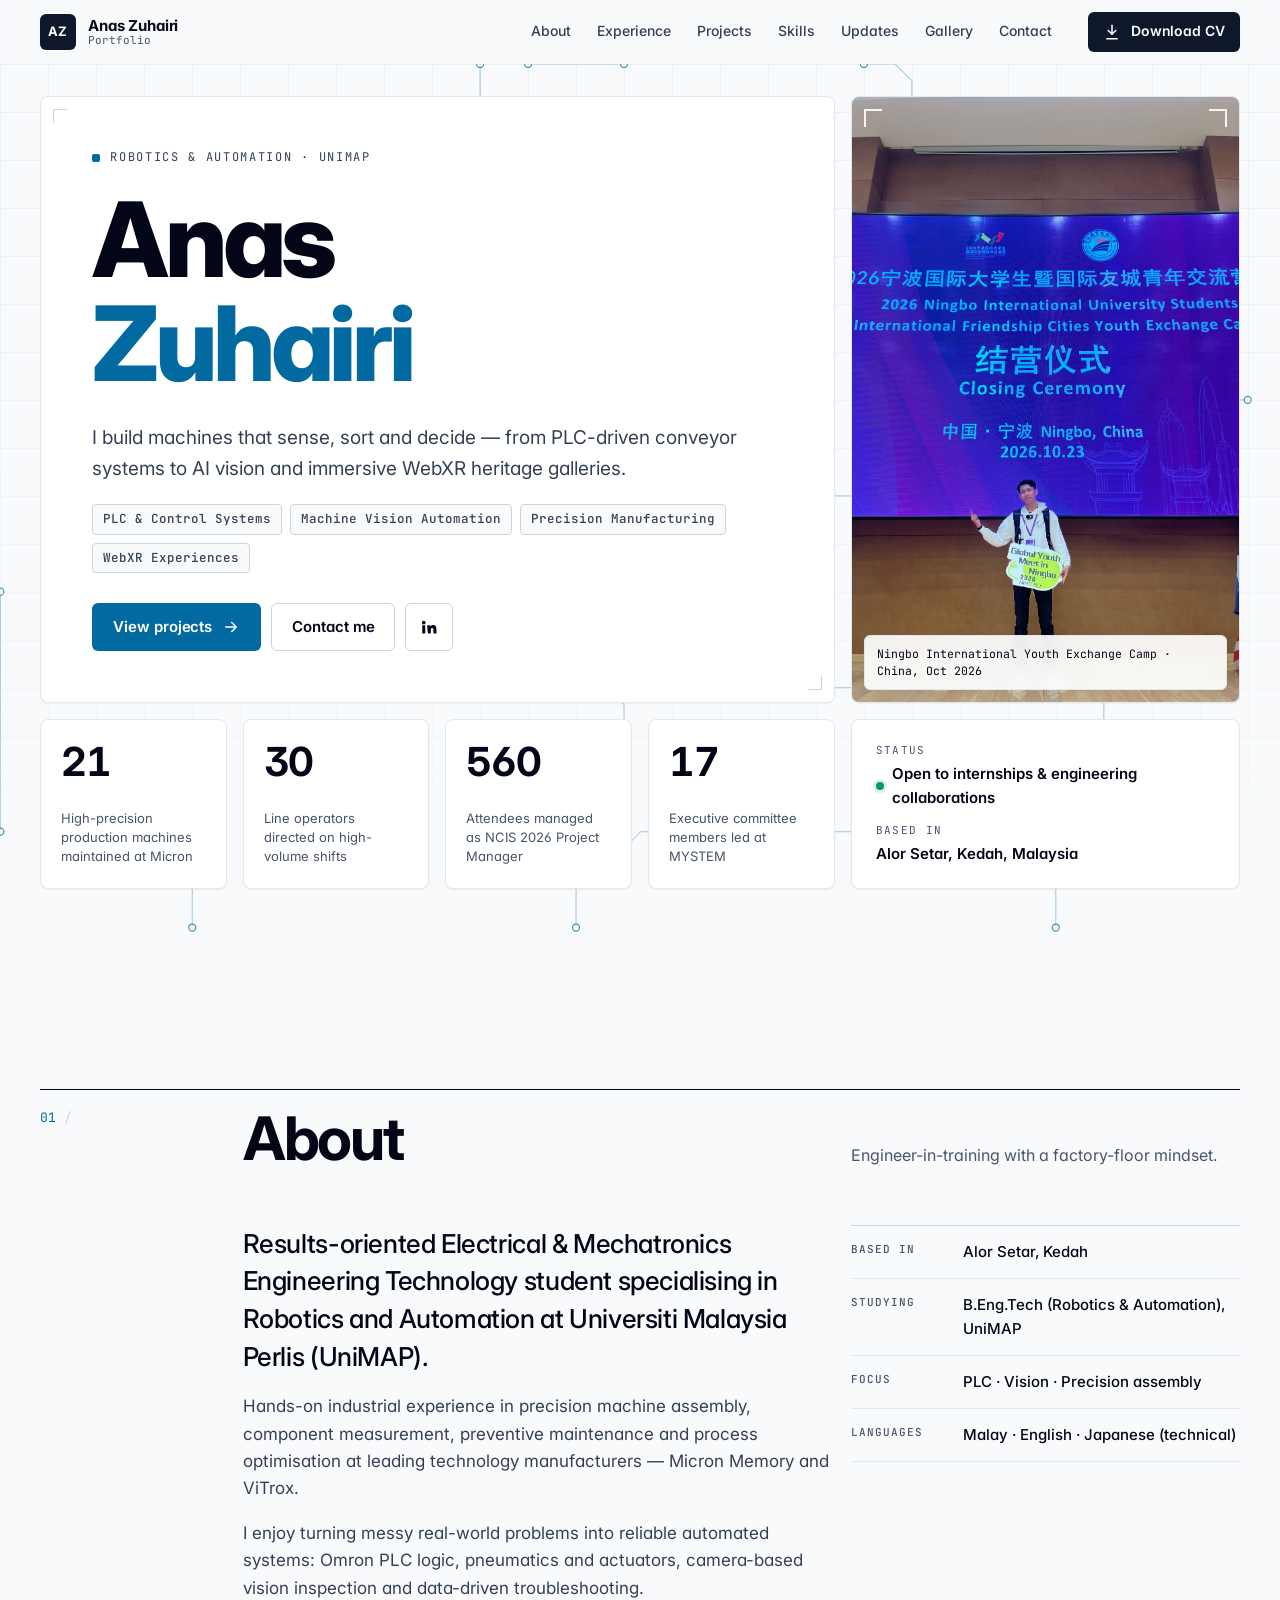
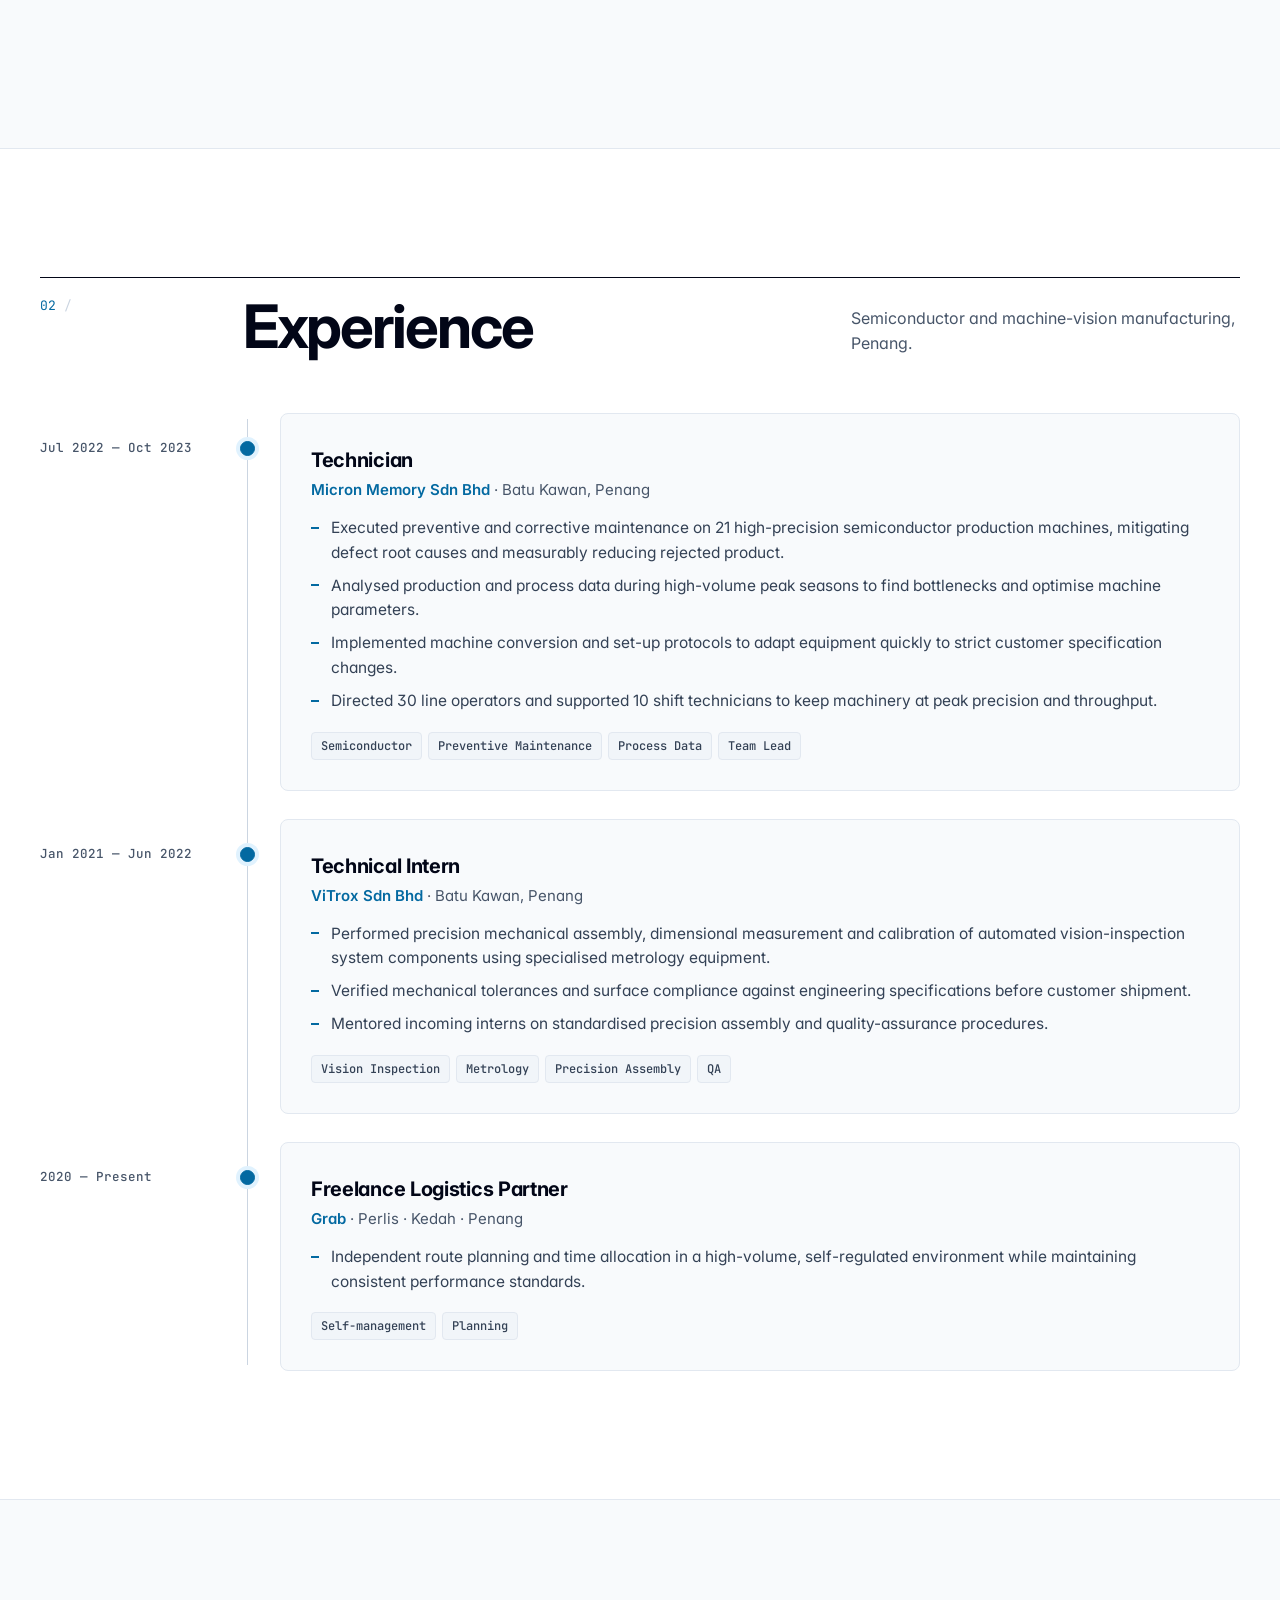
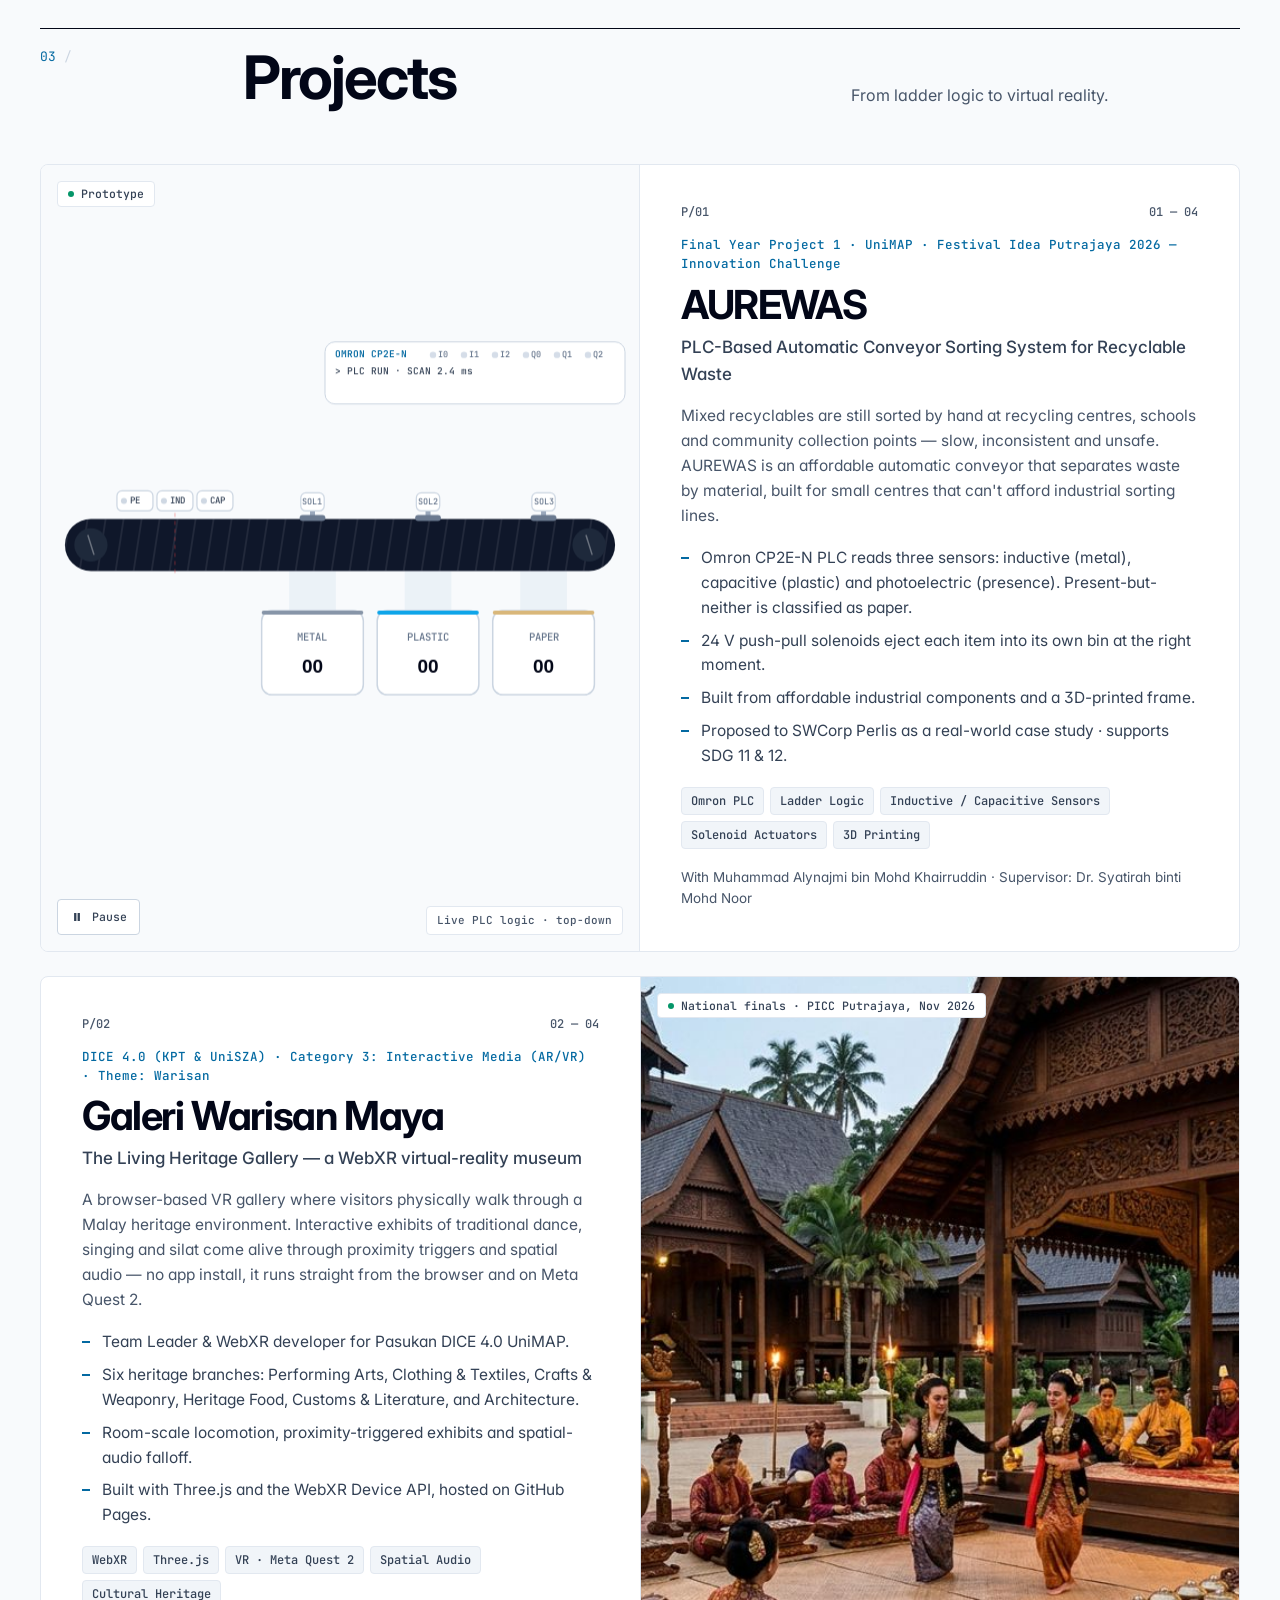
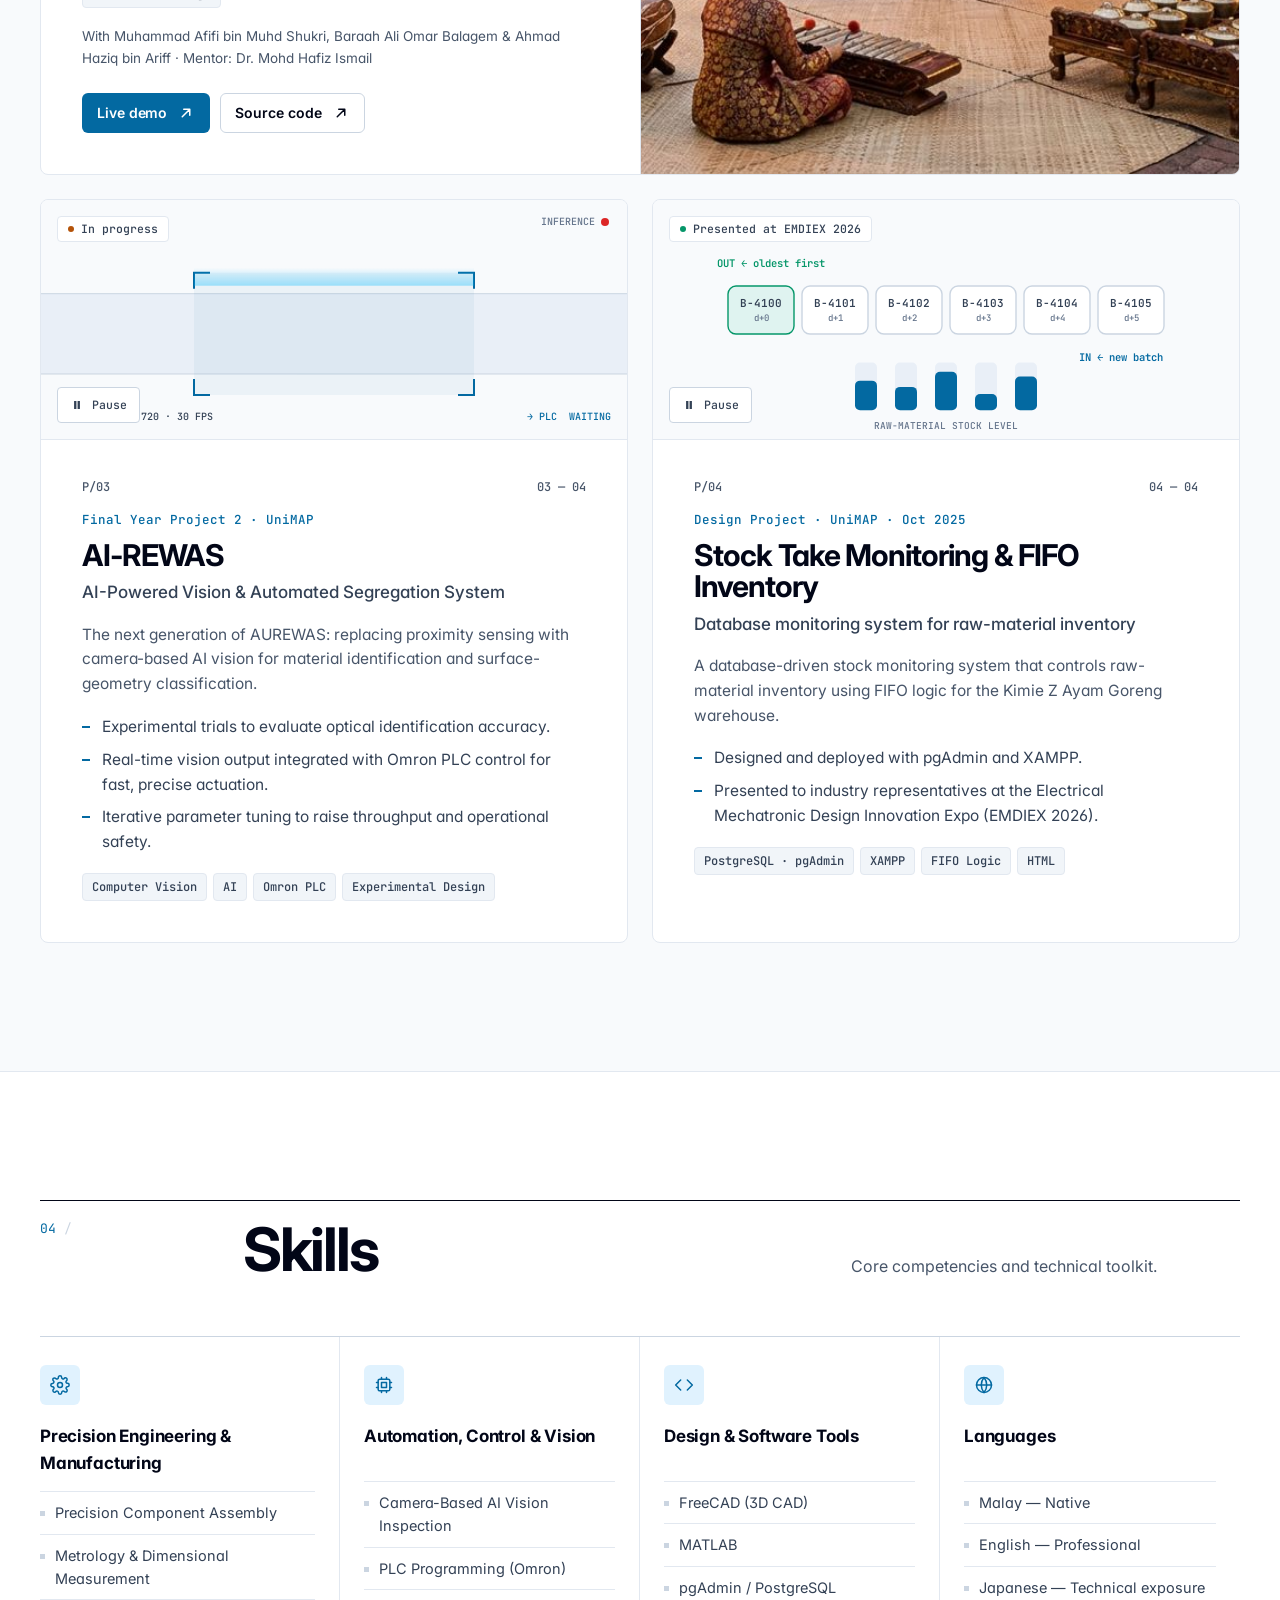
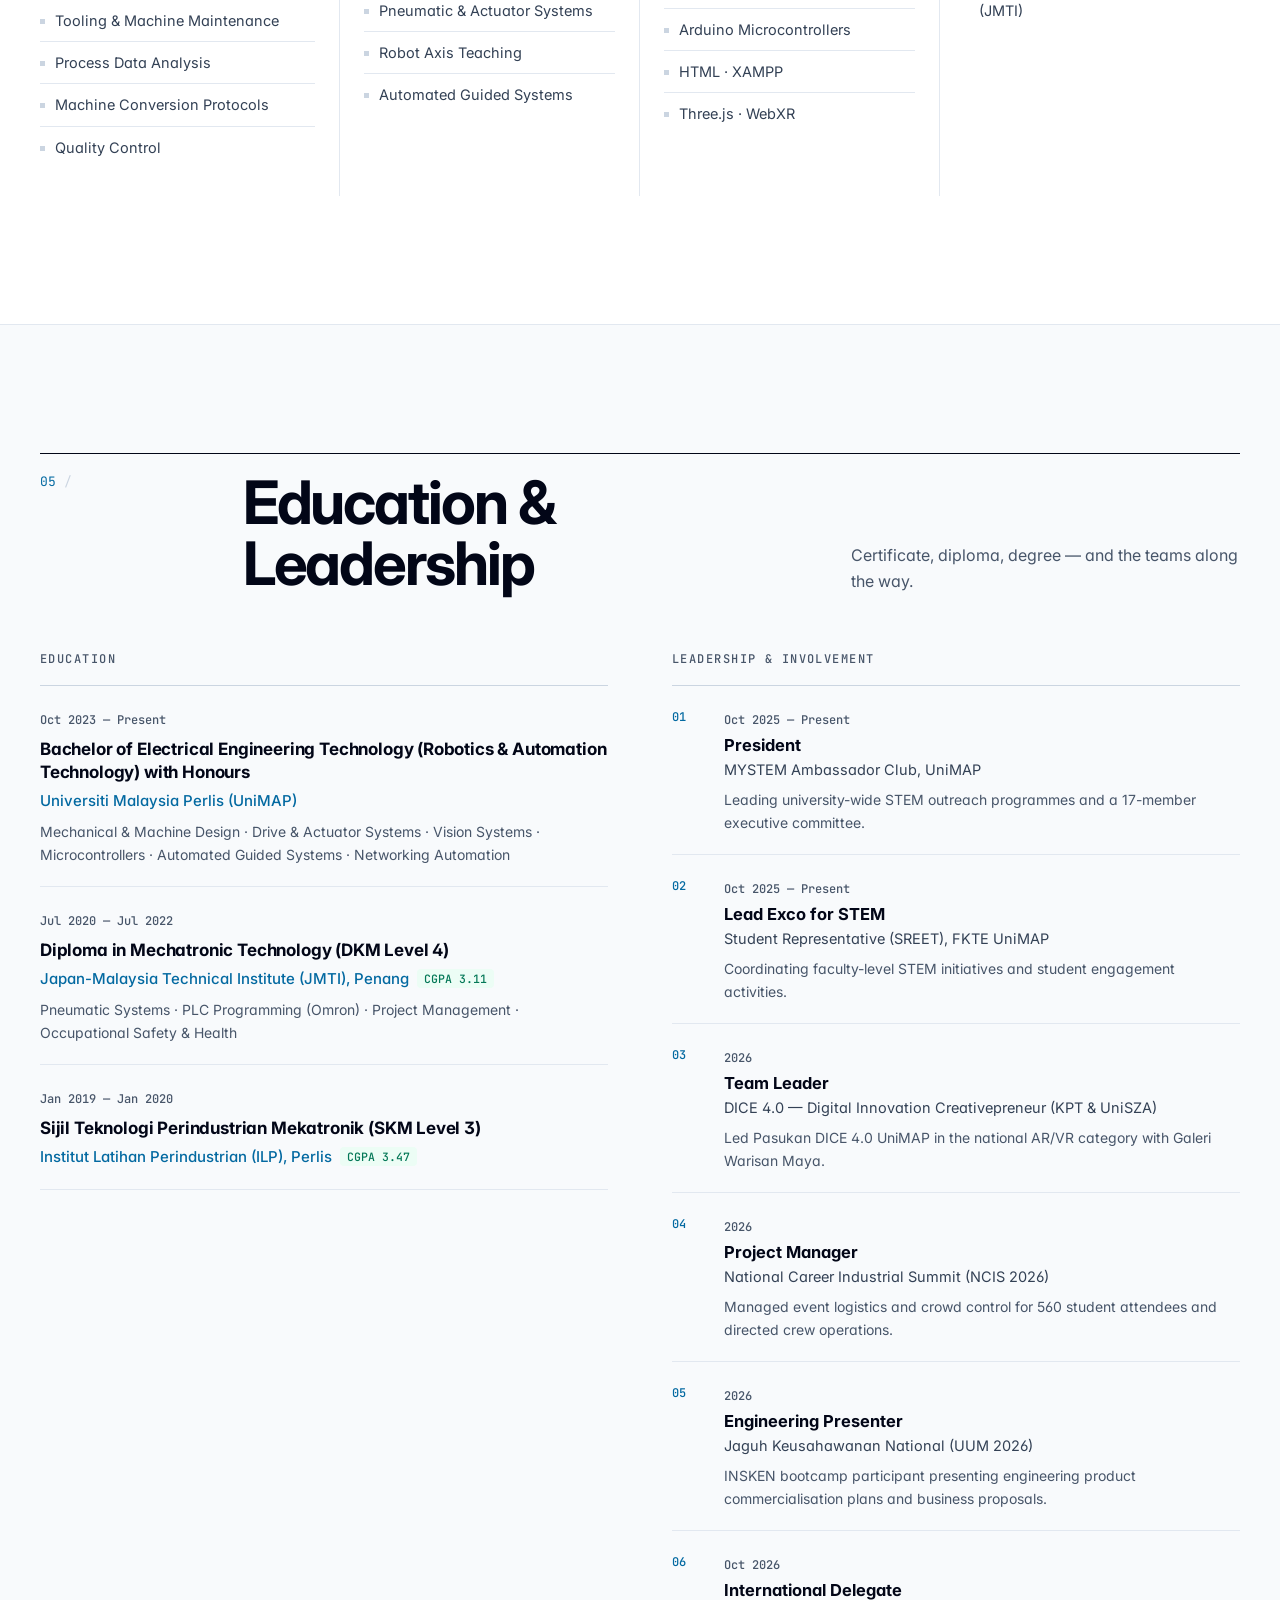
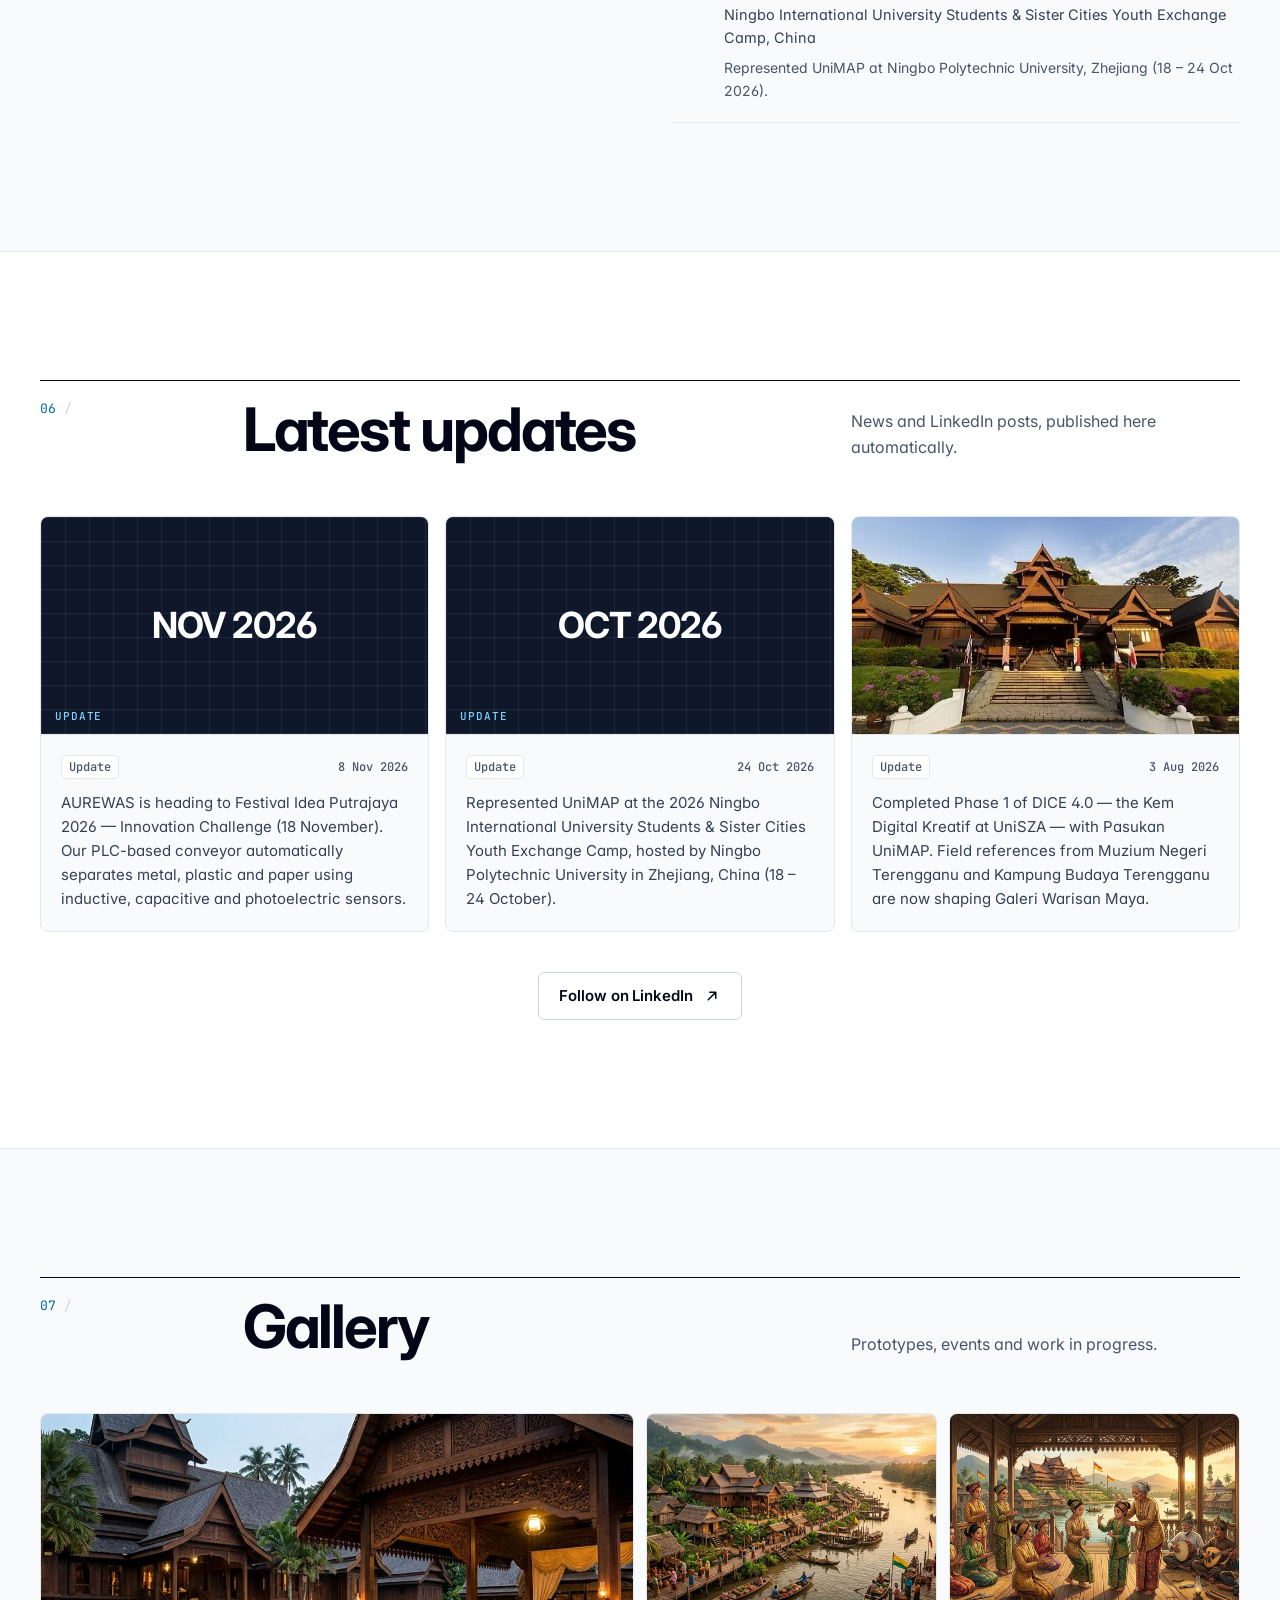
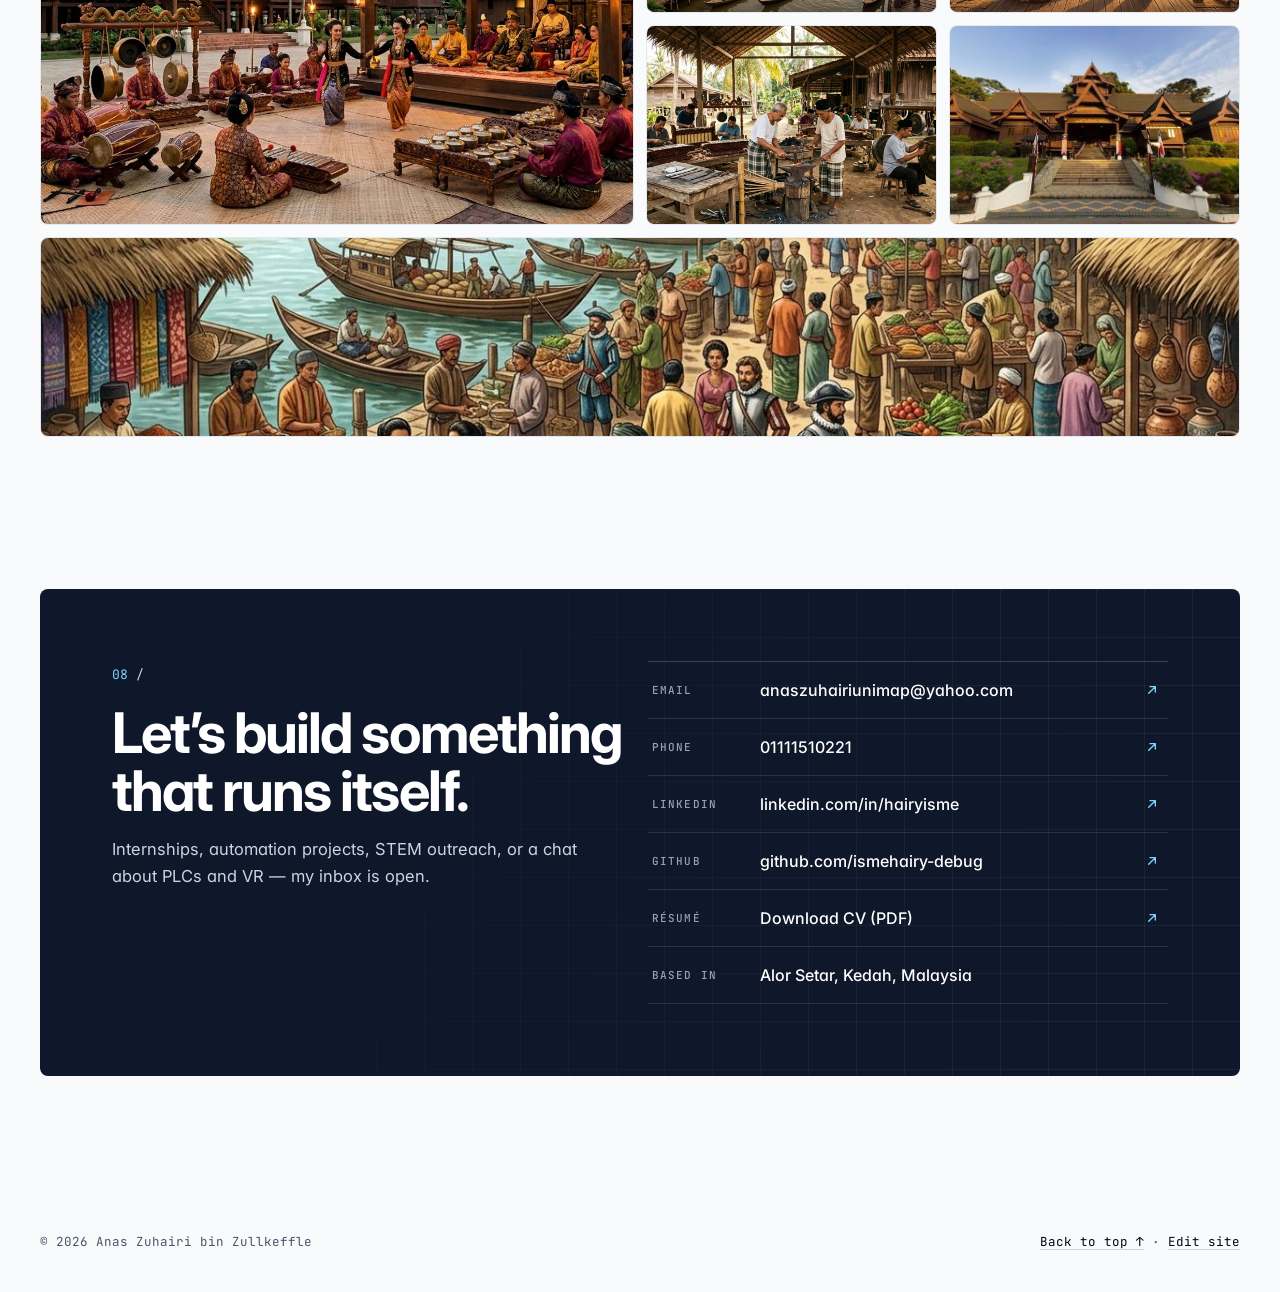
==== commit 61bdbf35: "Redesign site with Swiss-style bento layout Design direction from the UI/UX Pro Max skill (Minimalis" ====
--- a/index.html
+++ b/index.html
@@ -5,234 +5,229 @@
   <meta name="viewport" content="width=device-width, initial-scale=1">
   <title>Anas Zuhairi — Robotics & Automation</title>
   <meta name="description" content="Portfolio of Anas Zuhairi bin Zullkeffle — Electrical Engineering Technology (Robotics & Automation) student at UniMAP. PLC automation, machine vision and WebXR projects.">
-  <meta name="theme-color" content="#ffffff">
+  <meta name="theme-color" content="#F8FAFC">
   <meta property="og:type" content="website">
   <meta property="og:title" content="Anas Zuhairi — Robotics & Automation">
   <meta property="og:description" content="PLC automation, machine vision and WebXR projects — AUREWAS, AI-REWAS and Galeri Warisan Maya.">
   <meta property="og:image" content="assets/img/gwm-performance.jpg">
-  <link rel="icon" href="data:image/svg+xml,%3Csvg xmlns='http://www.w3.org/2000/svg' viewBox='0 0 64 64'%3E%3Crect width='64' height='64' rx='14' fill='%230a5cff'/%3E%3Ctext x='32' y='42' font-family='Arial' font-weight='700' font-size='26' fill='white' text-anchor='middle'%3EAZ%3C/text%3E%3C/svg%3E">
+  <link rel="icon" href="data:image/svg+xml,%3Csvg xmlns='http://www.w3.org/2000/svg' viewBox='0 0 64 64'%3E%3Crect width='64' height='64' rx='10' fill='%230F172A'/%3E%3Ctext x='32' y='42' font-family='Arial' font-weight='700' font-size='26' fill='white' text-anchor='middle'%3EAZ%3C/text%3E%3C/svg%3E">
   <link rel="preconnect" href="https://fonts.googleapis.com">
   <link rel="preconnect" href="https://fonts.gstatic.com" crossorigin>
-  <link href="https://fonts.googleapis.com/css2?family=Inter:wght@400;500;600&family=JetBrains+Mono:wght@400;500&family=Space+Grotesk:wght@500;600;700&display=swap" rel="stylesheet">
+  <link href="https://fonts.googleapis.com/css2?family=Inter:wght@400;500;600;700;800&family=JetBrains+Mono:wght@400;500&display=swap" rel="stylesheet">
   <link rel="stylesheet" href="assets/css/style.css">
 </head>
 <body>
-  <div class="scroll-progress" aria-hidden="true"><span></span></div>
-  <div class="cursor-glow" aria-hidden="true"></div>
-
-  <div class="boot" aria-hidden="true">
-    <div class="boot__inner">
-      <div class="boot__mark">AZ</div>
-      <div class="boot__bar"><span></span></div>
-      <div class="boot__log mono">INITIALISING SYSTEM</div>
-    </div>
-  </div>
-
-  <header class="nav" id="top">
-    <div class="nav__inner container">
-      <a class="nav__brand" href="#hero" aria-label="Home">
-        <span class="nav__mark" data-bind="profile.initials">AZ</span>
-        <span class="nav__name" data-bind="profile.shortName">Anas Zuhairi</span>
+  <a class="skip" href="#main">Skip to content</a>
+  <div class="progress" aria-hidden="true"><span></span></div>
+
+  <header class="nav">
+    <div class="wrap nav__inner">
+      <a class="brand" href="#top" aria-label="Back to top">
+        <span class="brand__mark" data-bind="profile.initials">AZ</span>
+        <span class="brand__text">
+          <strong data-bind="profile.shortName">Anas Zuhairi</strong>
+          <span class="mono brand__section" aria-live="polite">Portfolio</span>
+        </span>
       </a>
-      <nav class="nav__links" aria-label="Primary">
+      <nav class="nav__links" id="nav-links" aria-label="Primary">
         <a href="#about">About</a>
         <a href="#experience">Experience</a>
         <a href="#projects">Projects</a>
         <a href="#skills">Skills</a>
         <a href="#updates">Updates</a>
         <a href="#gallery">Gallery</a>
-        <a href="#contact" class="nav__cta">Contact</a>
+        <a href="#contact">Contact</a>
       </nav>
-      <button class="nav__toggle" aria-label="Open menu" aria-expanded="false"><span></span><span></span></button>
+      <a class="btn btn--dark btn--sm nav__cv" id="nav-cv" href="#contact">
+        <svg viewBox="0 0 24 24" aria-hidden="true"><path d="M12 3v12M7 10l5 5 5-5M5 21h14"/></svg>
+        <span>Download CV</span>
+      </a>
+      <button class="nav__toggle" type="button" aria-label="Open menu" aria-expanded="false" aria-controls="nav-links"><span></span><span></span></button>
     </div>
   </header>
 
-  <main>
-    <!-- HERO -->
-    <section class="hero" id="hero">
-      <canvas class="hero__canvas" aria-hidden="true"></canvas>
-      <div class="hero__fade" aria-hidden="true"></div>
-      <div class="container hero__grid">
-        <div class="hero__copy">
-          <p class="eyebrow mono reveal-hero"><span class="dot-live"></span><span data-bind="profile.eyebrow">Robotics & Automation · UniMAP</span></p>
-          <h1 class="hero__title">
-            <span class="line"><span class="split" data-bind="profile.shortName">Anas Zuhairi</span></span>
+  <main id="main">
+    <!-- ============ HERO (bento) ============ -->
+    <section class="hero" id="top" aria-labelledby="hero-name">
+      <div class="hero__bg" aria-hidden="true">
+        <div class="hero__grid"></div>
+        <div class="hero__spot"></div>
+        <svg class="hero__traces"></svg>
+      </div>
+
+      <div class="wrap bento">
+        <article class="cell cell--intro reveal">
+          <span class="ticks" aria-hidden="true"></span>
+          <p class="eyebrow mono"><span class="led"></span><span data-bind="profile.eyebrow">Robotics & Automation · UniMAP</span></p>
+          <h1 class="hero__name" id="hero-name">
+            <span class="line"><span data-bind="profile.firstLine">Anas</span></span>
+            <span class="line"><span class="accent" data-bind="profile.secondLine">Zuhairi</span></span>
           </h1>
-          <div class="hero__role reveal-hero mono">
-            <span class="hero__role-prefix">&gt;</span>
-            <span class="typer" aria-live="polite"></span><span class="caret"></span>
-          </div>
-          <p class="hero__tagline reveal-hero" data-bind="profile.tagline"></p>
-          <div class="hero__ctas reveal-hero">
-            <a class="btn btn--primary magnetic" href="#projects"><span>Explore projects</span><svg viewBox="0 0 24 24" aria-hidden="true"><path d="M5 12h14M13 6l6 6-6 6"/></svg></a>
-            <a class="btn btn--ghost magnetic" href="#contact"><span>Get in touch</span></a>
-            <a class="btn btn--icon magnetic" data-href="profile.linkedin" href="#" target="_blank" rel="noopener" aria-label="LinkedIn profile">
+          <p class="hero__tagline" data-bind="profile.tagline"></p>
+          <ul class="roles" id="roles" aria-label="Focus areas"></ul>
+          <div class="hero__ctas">
+            <a class="btn btn--accent" href="#projects"><span>View projects</span><svg viewBox="0 0 24 24" aria-hidden="true"><path d="M5 12h14M13 6l6 6-6 6"/></svg></a>
+            <a class="btn btn--line" href="#contact"><span>Contact me</span></a>
+            <a class="btn btn--line btn--icon" data-href="profile.linkedin" href="#" target="_blank" rel="noopener" aria-label="LinkedIn profile">
               <svg viewBox="0 0 24 24" aria-hidden="true"><path class="fill" d="M4.98 3.5a2.5 2.5 0 1 1 0 5 2.5 2.5 0 0 1 0-5zM3 9.75h4v11H3zM9.5 9.75h3.8v1.5h.05c.53-1 1.83-2.05 3.77-2.05 4.03 0 4.78 2.65 4.78 6.1v5.45h-4v-4.83c0-1.15-.02-2.63-1.6-2.63-1.6 0-1.85 1.25-1.85 2.55v4.91h-4z"/></svg>
             </a>
           </div>
-          <p class="hero__status mono reveal-hero"><span class="status-dot"></span><span data-bind="profile.availability"></span></p>
-        </div>
-        <div class="hero__visual reveal-hero" aria-hidden="true">
-          <div class="avatar">
-            <svg class="avatar__rings" viewBox="0 0 400 400">
-              <defs>
-                <linearGradient id="ringGrad" x1="0" x2="1" y1="0" y2="1">
-                  <stop offset="0" stop-color="#0a5cff"/>
-                  <stop offset="1" stop-color="#00b8ff"/>
-                </linearGradient>
-              </defs>
-              <circle class="r r1" cx="200" cy="200" r="186"/>
-              <circle class="r r2" cx="200" cy="200" r="168"/>
-              <circle class="r r3" cx="200" cy="200" r="150"/>
-              <g class="ticks"></g>
-              <g class="orbit o1"><circle cx="200" cy="14" r="5"/></g>
-              <g class="orbit o2"><circle cx="200" cy="32" r="3.5"/></g>
-            </svg>
-            <div class="avatar__core">
-              <img class="avatar__img" alt="" hidden>
-              <span class="avatar__initials" data-bind="profile.initials">AZ</span>
-            </div>
-            <div class="chip chip--a mono"><span class="chip__led"></span>PLC · ONLINE</div>
-            <div class="chip chip--b mono"><span class="chip__led chip__led--cyan"></span>VISION · 98.4%</div>
-            <div class="chip chip--c mono"><span class="chip__led chip__led--amber"></span>WebXR · READY</div>
-          </div>
-        </div>
-      </div>
-      <a class="hero__scroll mono" href="#about"><span>Scroll</span><i></i></a>
-    </section>
-
-    <!-- STATS MARQUEE -->
-    <section class="stats" aria-label="Highlights">
-      <div class="container stats__grid" id="stats"></div>
-    </section>
-
-    <!-- ABOUT -->
-    <section class="section" id="about">
-      <div class="container">
-        <header class="section__head reveal">
-          <span class="section__index mono">01</span>
-          <h2 class="section__title">About</h2>
-          <p class="section__kicker">Engineer-in-training with a factory-floor mindset.</p>
+        </article>
+
+        <figure class="cell cell--photo reveal" id="photo-cell">
+          <span class="corner tl" aria-hidden="true"></span><span class="corner tr" aria-hidden="true"></span>
+          <span class="corner bl" aria-hidden="true"></span><span class="corner br" aria-hidden="true"></span>
+          <img class="photo" alt="" hidden>
+          <div class="photo__fallback" aria-hidden="true"><span data-bind="profile.initials">AZ</span></div>
+          <figcaption class="photo__cap mono"></figcaption>
+        </figure>
+
+        <div class="cell cell--status reveal">
+          <span class="mono label">Status</span>
+          <p><span class="dot-ok" aria-hidden="true"></span><span data-bind="profile.availability"></span></p>
+          <span class="mono label">Based in</span>
+          <p data-bind="profile.location"></p>
+        </div>
+
+        <div class="stats" id="stats"></div>
+      </div>
+    </section>
+
+    <!-- ============ ABOUT ============ -->
+    <section class="section" id="about" data-index="01" aria-labelledby="about-title">
+      <div class="wrap">
+        <header class="head reveal">
+          <span class="head__idx mono">01</span>
+          <h2 class="head__title" id="about-title">About</h2>
+          <p class="head__kicker">Engineer-in-training with a factory-floor mindset.</p>
         </header>
         <div class="about">
           <div class="about__text reveal" id="about-text"></div>
-          <dl class="about__facts reveal" id="about-facts"></dl>
-        </div>
-      </div>
-    </section>
-
-    <!-- EXPERIENCE -->
-    <section class="section section--soft" id="experience">
-      <div class="container">
-        <header class="section__head reveal">
-          <span class="section__index mono">02</span>
-          <h2 class="section__title">Experience</h2>
-          <p class="section__kicker">Semiconductor and machine-vision manufacturing, Penang.</p>
+          <dl class="facts reveal" id="about-facts"></dl>
+        </div>
+      </div>
+    </section>
+
+    <!-- ============ EXPERIENCE ============ -->
+    <section class="section section--alt" id="experience" data-index="02" aria-labelledby="exp-title">
+      <div class="wrap">
+        <header class="head reveal">
+          <span class="head__idx mono">02</span>
+          <h2 class="head__title" id="exp-title">Experience</h2>
+          <p class="head__kicker">Semiconductor and machine-vision manufacturing, Penang.</p>
         </header>
         <ol class="timeline" id="timeline">
-          <span class="timeline__rail" aria-hidden="true"><span class="timeline__fill"></span></span>
+          <li class="timeline__rail" aria-hidden="true"><span></span></li>
         </ol>
       </div>
     </section>
 
-    <!-- PROJECTS -->
-    <section class="section" id="projects">
-      <div class="container">
-        <header class="section__head reveal">
-          <span class="section__index mono">03</span>
-          <h2 class="section__title">Projects</h2>
-          <p class="section__kicker">From ladder logic to virtual reality.</p>
+    <!-- ============ PROJECTS ============ -->
+    <section class="section" id="projects" data-index="03" aria-labelledby="proj-title">
+      <div class="wrap">
+        <header class="head reveal">
+          <span class="head__idx mono">03</span>
+          <h2 class="head__title" id="proj-title">Projects</h2>
+          <p class="head__kicker">From ladder logic to virtual reality.</p>
         </header>
         <div class="projects" id="projects-list"></div>
       </div>
     </section>
 
-    <!-- SKILLS -->
-    <section class="section section--soft" id="skills">
-      <div class="container">
-        <header class="section__head reveal">
-          <span class="section__index mono">04</span>
-          <h2 class="section__title">Skills</h2>
-          <p class="section__kicker">Core competencies & technical toolkit.</p>
+    <!-- ============ SKILLS ============ -->
+    <section class="section section--alt" id="skills" data-index="04" aria-labelledby="skills-title">
+      <div class="wrap">
+        <header class="head reveal">
+          <span class="head__idx mono">04</span>
+          <h2 class="head__title" id="skills-title">Skills</h2>
+          <p class="head__kicker">Core competencies and technical toolkit.</p>
         </header>
         <div class="skills" id="skills-list"></div>
       </div>
     </section>
 
-    <!-- EDUCATION + LEADERSHIP -->
-    <section class="section" id="education">
-      <div class="container">
-        <header class="section__head reveal">
-          <span class="section__index mono">05</span>
-          <h2 class="section__title">Education & Leadership</h2>
-          <p class="section__kicker">Built step by step — certificate, diploma, degree.</p>
+    <!-- ============ EDUCATION & LEADERSHIP ============ -->
+    <section class="section" id="education" data-index="05" aria-labelledby="edu-title">
+      <div class="wrap">
+        <header class="head reveal">
+          <span class="head__idx mono">05</span>
+          <h2 class="head__title" id="edu-title">Education & Leadership</h2>
+          <p class="head__kicker">Certificate, diploma, degree — and the teams along the way.</p>
         </header>
         <div class="edu-lead">
           <div>
-            <h3 class="sub-title mono">// Education</h3>
-            <div class="edu" id="edu-list"></div>
+            <h3 class="sub mono">Education</h3>
+            <ol class="edu" id="edu-list"></ol>
           </div>
           <div>
-            <h3 class="sub-title mono">// Leadership & involvement</h3>
-            <div class="lead" id="lead-list"></div>
-          </div>
-        </div>
-      </div>
-    </section>
-
-    <!-- UPDATES / LINKEDIN -->
-    <section class="section section--soft" id="updates">
-      <div class="container">
-        <header class="section__head reveal">
-          <span class="section__index mono">06</span>
-          <h2 class="section__title">Latest updates</h2>
-          <p class="section__kicker">Synced from LinkedIn and published here automatically.</p>
+            <h3 class="sub mono">Leadership & involvement</h3>
+            <ol class="lead" id="lead-list"></ol>
+          </div>
+        </div>
+      </div>
+    </section>
+
+    <!-- ============ UPDATES ============ -->
+    <section class="section section--alt" id="updates" data-index="06" aria-labelledby="upd-title">
+      <div class="wrap">
+        <header class="head reveal">
+          <span class="head__idx mono">06</span>
+          <h2 class="head__title" id="upd-title">Latest updates</h2>
+          <p class="head__kicker">News and LinkedIn posts, published here automatically.</p>
         </header>
         <div class="updates" id="updates-list"></div>
-        <div class="updates__foot reveal">
-          <a class="btn btn--ghost magnetic" data-href="profile.linkedin" href="#" target="_blank" rel="noopener"><span>Follow on LinkedIn</span><svg viewBox="0 0 24 24" aria-hidden="true"><path d="M7 17L17 7M9 7h8v8"/></svg></a>
-        </div>
-      </div>
-    </section>
-
-    <!-- GALLERY -->
-    <section class="section" id="gallery">
-      <div class="container">
-        <header class="section__head reveal">
-          <span class="section__index mono">07</span>
-          <h2 class="section__title">Gallery</h2>
-          <p class="section__kicker">Prototypes, events and work in progress.</p>
+        <div class="center reveal">
+          <a class="btn btn--line" data-href="profile.linkedin" href="#" target="_blank" rel="noopener"><span>Follow on LinkedIn</span><svg viewBox="0 0 24 24" aria-hidden="true"><path d="M7 17L17 7M9 7h8v8"/></svg></a>
+        </div>
+      </div>
+    </section>
+
+    <!-- ============ GALLERY ============ -->
+    <section class="section" id="gallery" data-index="07" aria-labelledby="gal-title">
+      <div class="wrap">
+        <header class="head reveal">
+          <span class="head__idx mono">07</span>
+          <h2 class="head__title" id="gal-title">Gallery</h2>
+          <p class="head__kicker">Prototypes, events and work in progress.</p>
         </header>
         <div class="gallery" id="gallery-list"></div>
       </div>
     </section>
 
-    <!-- CONTACT -->
-    <section class="section contact" id="contact">
-      <div class="container">
-        <div class="contact__card reveal">
-          <div class="contact__grid-bg" aria-hidden="true"></div>
-          <span class="section__index mono">08</span>
-          <h2 class="contact__title">Let's build something<br><span class="grad">that runs itself.</span></h2>
-          <p class="contact__lead">Internships, automation projects, STEM outreach or a chat about PLCs and VR — my inbox is open.</p>
-          <div class="contact__links" id="contact-links"></div>
+    <!-- ============ CONTACT ============ -->
+    <section class="section contact" id="contact" data-index="08" aria-labelledby="contact-title">
+      <div class="wrap">
+        <div class="contact__panel reveal">
+          <div class="contact__grid" aria-hidden="true"></div>
+          <div class="contact__copy">
+            <span class="head__idx mono head__idx--inv">08</span>
+            <h2 class="contact__title" id="contact-title">Let’s build something<br>that runs itself.</h2>
+            <p class="contact__lead">Internships, automation projects, STEM outreach, or a chat about PLCs and VR — my inbox is open.</p>
+          </div>
+          <ul class="contact__list" id="contact-links"></ul>
         </div>
       </div>
     </section>
   </main>
 
   <footer class="footer">
-    <div class="container footer__inner">
-      <span class="mono">© <span id="year"></span> <span data-bind="profile.name">Anas Zuhairi bin Zullkeffle</span></span>
-      <span class="mono footer__sys"><span class="status-dot"></span>All systems nominal · <a href="admin.html">Edit site</a></span>
+    <div class="wrap footer__inner mono">
+      <span>© <span id="year"></span> <span data-bind="profile.name">Anas Zuhairi bin Zullkeffle</span></span>
+      <span><a href="#top">Back to top ↑</a> · <a href="admin.html">Edit site</a></span>
     </div>
   </footer>
 
   <div class="lightbox" role="dialog" aria-modal="true" aria-label="Image viewer" hidden>
-    <button class="lightbox__close" aria-label="Close">×</button>
-    <button class="lightbox__nav lightbox__prev" aria-label="Previous">‹</button>
-    <figure><img alt=""><figcaption></figcaption></figure>
-    <button class="lightbox__nav lightbox__next" aria-label="Next">›</button>
+    <button class="lb-btn lightbox__close" type="button" aria-label="Close">
+      <svg viewBox="0 0 24 24" aria-hidden="true"><path d="M6 6l12 12M18 6L6 18"/></svg>
+    </button>
+    <button class="lb-btn lightbox__prev" type="button" aria-label="Previous image">
+      <svg viewBox="0 0 24 24" aria-hidden="true"><path d="M15 6l-6 6 6 6"/></svg>
+    </button>
+    <figure><img alt=""><figcaption class="mono"></figcaption></figure>
+    <button class="lb-btn lightbox__next" type="button" aria-label="Next image">
+      <svg viewBox="0 0 24 24" aria-hidden="true"><path d="M9 6l6 6-6 6"/></svg>
+    </button>
   </div>
 
   <noscript><p style="padding:2rem;text-align:center">This portfolio needs JavaScript to load its content.</p></noscript>
--- a/assets/css/style.css
+++ b/assets/css/style.css
@@ -1,492 +1,395 @@
 /* =========================================================
-   Anas Zuhairi — Portfolio
-   Theme: technology · white · precision
+   Anas Zuhairi — Portfolio  ·  v2 "Swiss precision"
+   Design system (UI/UX Pro Max): Minimalism & Swiss Style
+   + bento grid + thin technical line details.
+   Palette: professional navy + blue CTA. Type: Inter + JetBrains Mono.
    ========================================================= */
 
 :root {
   color-scheme: light;
-  --bg: #ffffff;
-  --bg-soft: #f5f8fc;
-  --bg-card: #ffffff;
-  --ink: #0a1324;
-  --ink-2: #26344d;
-  --muted: #5f6f87;
-  --line: #e3e9f2;
-  --line-strong: #cfd9e8;
-  --grid: rgba(10, 60, 140, 0.045);
-  --accent: #0a5cff;
-  --accent-2: #00b8ff;
-  --accent-soft: rgba(10, 92, 255, 0.08);
-  --ok: #12b886;
-  --amber: #f59f00;
-  --grad: linear-gradient(120deg, #0a5cff 0%, #00b8ff 100%);
-  --shadow-sm: 0 1px 2px rgba(10, 30, 70, .06), 0 2px 8px rgba(10, 30, 70, .04);
-  --shadow-md: 0 8px 30px rgba(10, 40, 100, .08), 0 2px 6px rgba(10, 40, 100, .05);
-  --shadow-lg: 0 30px 80px rgba(10, 50, 130, .14), 0 6px 18px rgba(10, 50, 130, .06);
-  --radius: 18px;
-  --radius-sm: 10px;
-  --font-display: "Space Grotesk", "Inter", system-ui, sans-serif;
-  --font-body: "Inter", system-ui, -apple-system, "Segoe UI", sans-serif;
-  --font-mono: "JetBrains Mono", ui-monospace, "SFMono-Regular", Menlo, monospace;
-  --ease: cubic-bezier(.2, .7, .1, 1);
-  --ease-out: cubic-bezier(.16, 1, .3, 1);
-  --nav-h: 68px;
+  /* color tokens */
+  --bg: #F8FAFC;
+  --surface: #FFFFFF;
+  --surface-2: #F1F5F9;
+  --fg: #020617;
+  --fg-2: #334155;
+  --muted: #475569;
+  --line: #E2E8F0;
+  --line-2: #CBD5E1;
+  --primary: #0F172A;
+  --on-primary: #FFFFFF;
+  --accent: #0369A1;
+  --accent-hover: #075985;
+  --accent-soft: #E0F2FE;
+  --signal: #0EA5E9;
+  --ok: #059669;
+  --warn: #B45309;
+  --ring: #0369A1;
+  /* type */
+  --font: "Inter", system-ui, -apple-system, "Segoe UI", Roboto, sans-serif;
+  --mono: "JetBrains Mono", ui-monospace, SFMono-Regular, Menlo, monospace;
+  /* shape + depth */
+  --r: 8px;
+  --r-sm: 6px;
+  --shadow-1: 0 1px 2px rgba(2, 6, 23, .05);
+  --shadow-2: 0 1px 2px rgba(2, 6, 23, .04), 0 8px 24px rgba(2, 6, 23, .06);
+  /* motion tokens */
+  --t-fast: 160ms;
+  --t: 240ms;
+  --t-slow: 700ms;
+  --ease: cubic-bezier(.22, 1, .36, 1);
+  --nav-h: 64px;
 }
 
 *, *::before, *::after { box-sizing: border-box; }
-html { scroll-behavior: smooth; scroll-padding-top: calc(var(--nav-h) + 12px); -webkit-text-size-adjust: 100%; }
-body {
-  margin: 0;
-  background: var(--bg);
-  color: var(--ink);
-  font: 400 16px/1.65 var(--font-body);
-  -webkit-font-smoothing: antialiased;
-  overflow-x: hidden;
-}
-body::before {
-  content: "";
-  position: fixed; inset: 0;
-  background-image:
-    linear-gradient(var(--grid) 1px, transparent 1px),
-    linear-gradient(90deg, var(--grid) 1px, transparent 1px);
-  background-size: 44px 44px;
-  pointer-events: none;
-  z-index: -1;
-}
+html { scroll-behavior: smooth; scroll-padding-top: calc(var(--nav-h) + 16px); -webkit-text-size-adjust: 100%; }
+body { margin: 0; background: var(--bg); color: var(--fg); font: 400 16px/1.6 var(--font); -webkit-font-smoothing: antialiased; overflow-x: hidden; font-feature-settings: "cv11", "ss01"; }
 img { max-width: 100%; display: block; }
 [hidden] { display: none !important; }
 a { color: inherit; text-decoration: none; }
-button { font: inherit; color: inherit; }
-::selection { background: rgba(10, 92, 255, .16); }
-.mono { font-family: var(--font-mono); letter-spacing: .02em; }
-.container { width: min(1180px, 100% - 32px); margin-inline: auto; }
-@media (min-width: 720px) { .container { width: min(1180px, 100% - 64px); } }
-.grad { background: var(--grad); -webkit-background-clip: text; background-clip: text; color: transparent; }
-
-/* ---------- Boot loader ---------- */
-.boot {
-  position: fixed; inset: 0; z-index: 100;
-  display: grid; place-items: center;
-  background: #fff;
-  transition: opacity .6s var(--ease), visibility .6s;
-}
-.boot.is-done { opacity: 0; visibility: hidden; }
-.boot__inner { display: grid; justify-items: center; gap: 18px; }
-.boot__mark {
-  font: 700 28px/1 var(--font-display);
-  width: 64px; height: 64px; display: grid; place-items: center;
-  border-radius: 16px; color: #fff; background: var(--grad);
-  box-shadow: 0 12px 30px rgba(10, 92, 255, .35);
-  animation: bootPulse 1.4s var(--ease) infinite;
-}
-.boot__bar { width: 180px; height: 2px; background: var(--line); border-radius: 2px; overflow: hidden; }
-.boot__bar span { display: block; height: 100%; width: 0; background: var(--grad); transition: width .25s linear; }
-.boot__log { font-size: 11px; color: var(--muted); letter-spacing: .18em; }
-@keyframes bootPulse { 50% { transform: scale(.94); box-shadow: 0 6px 16px rgba(10, 92, 255, .25); } }
-
-/* ---------- Scroll progress + cursor glow ---------- */
-.scroll-progress { position: fixed; top: 0; left: 0; right: 0; height: 2px; z-index: 60; pointer-events: none; }
-.scroll-progress span { display: block; height: 100%; width: 100%; transform-origin: 0 50%; transform: scaleX(0); background: var(--grad); }
-.cursor-glow {
-  position: fixed; top: 0; left: 0; width: 520px; height: 520px; margin: -260px 0 0 -260px;
-  border-radius: 50%; pointer-events: none; z-index: 0;
-  background: radial-gradient(circle, rgba(0, 184, 255, .10) 0%, rgba(10, 92, 255, .05) 35%, transparent 70%);
-  opacity: 0; transition: opacity .4s;
-  will-change: transform;
-}
-@media (hover: hover) and (pointer: fine) { body.has-pointer .cursor-glow { opacity: 1; } }
-
-/* ---------- Nav ---------- */
-.nav {
-  position: fixed; inset: 0 0 auto 0; height: var(--nav-h); z-index: 50;
-  transition: background .3s, box-shadow .3s, transform .4s var(--ease);
-}
-.nav.is-scrolled { background: rgba(255, 255, 255, .82); backdrop-filter: saturate(1.6) blur(14px); -webkit-backdrop-filter: saturate(1.6) blur(14px); box-shadow: 0 1px 0 var(--line); }
-.nav.is-hidden { transform: translateY(-100%); }
-.nav__inner { height: 100%; display: flex; align-items: center; justify-content: space-between; gap: 24px; }
-.nav__brand { display: flex; align-items: center; gap: 10px; font: 600 16px/1 var(--font-display); }
-.nav__mark {
-  width: 34px; height: 34px; border-radius: 9px; display: grid; place-items: center;
-  background: var(--grad); color: #fff; font-size: 13px; letter-spacing: .02em;
-  box-shadow: 0 6px 16px rgba(10, 92, 255, .3);
-}
-.nav__links { display: flex; align-items: center; gap: 4px; }
-.nav__links a {
-  position: relative; padding: 8px 12px; border-radius: 8px; font-size: 14px; color: var(--ink-2);
-  transition: color .2s, background .2s;
-}
-.nav__links a:hover { color: var(--accent); background: var(--accent-soft); }
-.nav__links a.is-active { color: var(--accent); }
-.nav__links a.is-active::after {
-  content: ""; position: absolute; left: 12px; right: 12px; bottom: 3px; height: 2px; border-radius: 2px; background: var(--grad);
-}
-.nav__links .nav__cta { margin-left: 8px; background: var(--ink); color: #fff; }
-.nav__links .nav__cta:hover { background: var(--accent); color: #fff; }
-.nav__links .nav__cta.is-active::after { display: none; }
-.nav__toggle { display: none; width: 42px; height: 42px; border: 1px solid var(--line); border-radius: 10px; background: #fff; cursor: pointer; position: relative; }
-.nav__toggle span { position: absolute; left: 11px; right: 11px; height: 2px; background: var(--ink); border-radius: 2px; transition: transform .3s var(--ease), top .3s var(--ease); }
-.nav__toggle span:first-child { top: 16px; }
-.nav__toggle span:last-child { top: 24px; }
-.nav.is-open .nav__toggle span:first-child { top: 20px; transform: rotate(45deg); }
-.nav.is-open .nav__toggle span:last-child { top: 20px; transform: rotate(-45deg); }
-
-@media (max-width: 900px) {
-  .nav__toggle { display: block; }
-  .nav__links {
-    position: fixed; top: var(--nav-h); left: 0; right: 0;
-    flex-direction: column; align-items: stretch; gap: 2px; padding: 12px 16px 20px;
-    background: rgba(255, 255, 255, .97); backdrop-filter: blur(14px); box-shadow: 0 20px 40px rgba(10, 30, 70, .08);
-    transform: translateY(-12px); opacity: 0; pointer-events: none; transition: opacity .25s, transform .3s var(--ease);
-  }
-  .nav.is-open .nav__links { opacity: 1; transform: none; pointer-events: auto; }
-  .nav.is-open { background: rgba(255, 255, 255, .97); }
-  .nav__links a { padding: 12px 14px; font-size: 16px; }
-  .nav__links .nav__cta { margin: 8px 0 0; text-align: center; }
-  .nav__links a.is-active::after { display: none; }
-}
-
-/* ---------- Buttons ---------- */
-.btn {
-  --x: 0px; --y: 0px;
-  position: relative; display: inline-flex; align-items: center; gap: 10px;
-  height: 48px; padding: 0 22px; border-radius: 999px; font-weight: 600; font-size: 15px;
-  border: 1px solid transparent; cursor: pointer; isolation: isolate; overflow: hidden;
-  transform: translate(var(--x), var(--y));
-  transition: transform .35s var(--ease-out), box-shadow .3s, background .3s, color .3s, border-color .3s;
-}
-.btn svg { width: 18px; height: 18px; fill: none; stroke: currentColor; stroke-width: 2; stroke-linecap: round; stroke-linejoin: round; transition: transform .3s var(--ease-out); }
+button { font: inherit; color: inherit; cursor: pointer; }
+:focus-visible { outline: 2px solid var(--ring); outline-offset: 3px; border-radius: 4px; }
+::selection { background: var(--accent-soft); }
+.mono { font-family: var(--mono); letter-spacing: 0; }
+.wrap { width: min(1200px, 100% - 32px); margin-inline: auto; }
+@media (min-width: 768px) { .wrap { width: min(1200px, 100% - 64px); } }
+.center { display: flex; justify-content: center; margin-top: 40px; }
+.skip { position: absolute; left: 16px; top: -60px; z-index: 100; padding: 10px 14px; background: var(--primary); color: #fff; border-radius: var(--r-sm); }
+.skip:focus { top: 12px; }
+
+/* ---------- progress ---------- */
+.progress { position: fixed; inset: 0 0 auto; height: 2px; z-index: 60; pointer-events: none; }
+.progress span { display: block; height: 100%; background: var(--accent); transform-origin: 0 50%; transform: scaleX(0); }
+
+/* ---------- buttons ---------- */
+.btn { display: inline-flex; align-items: center; justify-content: center; gap: 10px; min-height: 48px; padding: 0 20px; border-radius: var(--r-sm); border: 1px solid transparent; font-weight: 600; font-size: 15px; letter-spacing: -.005em; white-space: nowrap; transition: background var(--t) var(--ease), color var(--t) var(--ease), border-color var(--t) var(--ease), box-shadow var(--t) var(--ease), transform var(--t-fast) var(--ease); }
+.btn:active { transform: translateY(1px); }
+.btn svg { width: 18px; height: 18px; fill: none; stroke: currentColor; stroke-width: 2; stroke-linecap: round; stroke-linejoin: round; transition: transform var(--t) var(--ease); }
 .btn svg .fill { fill: currentColor; stroke: none; }
 .btn:hover svg { transform: translateX(3px); }
-.btn--primary { background: var(--ink); color: #fff; box-shadow: 0 10px 24px rgba(10, 19, 36, .18); }
-.btn--primary::before {
-  content: ""; position: absolute; inset: 0; z-index: -1; background: var(--grad);
-  transform: translateY(101%); transition: transform .45s var(--ease-out);
-}
-.btn--primary:hover::before { transform: none; }
-.btn--primary:hover { box-shadow: 0 14px 34px rgba(10, 92, 255, .35); }
-.btn--ghost { background: #fff; color: var(--ink); border-color: var(--line-strong); }
-.btn--ghost:hover { border-color: var(--accent); color: var(--accent); box-shadow: 0 8px 22px rgba(10, 92, 255, .12); }
-.btn--icon { width: 48px; padding: 0; justify-content: center; background: #fff; border-color: var(--line-strong); color: var(--ink); }
-.btn--icon:hover { color: #fff; background: #0a66c2; border-color: #0a66c2; }
-.btn--icon:hover svg { transform: none; }
-.btn--sm { height: 38px; padding: 0 16px; font-size: 14px; }
-
-/* ---------- Hero ---------- */
-.hero { position: relative; min-height: 100svh; display: flex; align-items: center; padding: calc(var(--nav-h) + 40px) 0 90px; overflow: hidden; }
-.hero__canvas { position: absolute; inset: 0; width: 100%; height: 100%; }
-.hero__fade { position: absolute; inset: 0; pointer-events: none; background: radial-gradient(ellipse 60% 55% at 30% 50%, rgba(255,255,255,.92) 0%, rgba(255,255,255,.55) 55%, rgba(255,255,255,0) 100%), linear-gradient(to bottom, transparent 75%, #fff 100%); }
-.hero__grid { position: relative; display: grid; grid-template-columns: 1.15fr .85fr; align-items: center; gap: 48px; }
-.eyebrow { display: inline-flex; align-items: center; gap: 10px; margin: 0 0 22px; padding: 7px 14px 7px 10px; font-size: 12px; text-transform: uppercase; letter-spacing: .14em; color: var(--ink-2); background: rgba(255,255,255,.8); border: 1px solid var(--line); border-radius: 999px; box-shadow: var(--shadow-sm); }
-.dot-live { width: 8px; height: 8px; border-radius: 50%; background: var(--accent); box-shadow: 0 0 0 0 rgba(10, 92, 255, .5); animation: ping 2s infinite; }
-@keyframes ping { 0% { box-shadow: 0 0 0 0 rgba(10, 92, 255, .45); } 80%, 100% { box-shadow: 0 0 0 10px rgba(10, 92, 255, 0); } }
-.hero__title { margin: 0; font: 700 clamp(48px, 8.4vw, 104px)/.95 var(--font-display); letter-spacing: -.035em; }
-.hero__title .line { display: block; overflow: hidden; padding-bottom: .08em; }
-.split .char { display: inline-block; transform: translateY(110%); opacity: 0; transition: transform 1s var(--ease-out), opacity 1s var(--ease-out); }
-.split .char.space { width: .26em; }
-.is-ready .split .char { transform: none; opacity: 1; }
-.hero__title .char--accent { background: var(--grad); -webkit-background-clip: text; background-clip: text; color: transparent; }
-.hero__role { display: flex; align-items: center; gap: 10px; margin: 22px 0 18px; font-size: clamp(15px, 1.8vw, 19px); color: var(--ink-2); min-height: 1.6em; }
-.hero__role-prefix { color: var(--accent); }
-.caret { display: inline-block; width: 9px; height: 1.15em; background: var(--accent); margin-left: -6px; animation: blink 1s steps(1) infinite; }
-@keyframes blink { 50% { opacity: 0; } }
-.hero__tagline { max-width: 560px; margin: 0 0 34px; font-size: clamp(17px, 1.6vw, 19px); color: var(--muted); }
-.hero__ctas { display: flex; flex-wrap: wrap; gap: 12px; }
-.hero__status { display: flex; align-items: center; gap: 10px; margin: 30px 0 0; font-size: 12.5px; color: var(--muted); }
-.status-dot { width: 8px; height: 8px; border-radius: 50%; background: var(--ok); box-shadow: 0 0 0 3px rgba(18, 184, 134, .18); flex: none; }
-.reveal-hero { opacity: 0; transform: translateY(18px); transition: opacity .9s var(--ease-out), transform .9s var(--ease-out); }
-.is-ready .reveal-hero { opacity: 1; transform: none; }
-.is-ready .reveal-hero:nth-child(1) { transition-delay: .05s; }
-.is-ready .hero__role { transition-delay: .55s; }
-.is-ready .hero__tagline { transition-delay: .7s; }
-.is-ready .hero__ctas { transition-delay: .85s; }
-.is-ready .hero__status { transition-delay: 1s; }
-.is-ready .hero__visual { transition-delay: .4s; }
-
-.hero__scroll { position: absolute; left: 50%; bottom: 26px; transform: translateX(-50%); display: grid; justify-items: center; gap: 8px; font-size: 10.5px; letter-spacing: .3em; text-transform: uppercase; color: var(--muted); }
-.hero__scroll i { width: 22px; height: 34px; border: 1.5px solid var(--line-strong); border-radius: 12px; position: relative; }
-.hero__scroll i::after { content: ""; position: absolute; top: 6px; left: 50%; width: 3px; height: 7px; margin-left: -1.5px; border-radius: 2px; background: var(--accent); animation: wheel 1.8s var(--ease) infinite; }
-@keyframes wheel { 0% { transform: translateY(0); opacity: 1; } 70% { transform: translateY(12px); opacity: 0; } 100% { opacity: 0; } }
-
-/* Avatar */
-.hero__visual { display: grid; place-items: center; }
-.avatar { position: relative; width: min(420px, 100%); aspect-ratio: 1; }
-.avatar__rings { position: absolute; inset: 0; width: 100%; height: 100%; overflow: visible; }
-.avatar__rings .r { fill: none; stroke: var(--line-strong); stroke-width: 1; }
-.avatar__rings .r1 { stroke: url(#ringGrad); stroke-width: 1.5; stroke-dasharray: 3 9; transform-origin: 200px 200px; animation: spin 60s linear infinite; }
-.avatar__rings .r2 { stroke-dasharray: 120 30 10 30; transform-origin: 200px 200px; animation: spin 40s linear infinite reverse; }
-.avatar__rings .r3 { stroke: rgba(10, 92, 255, .25); }
-.avatar__rings .ticks line { stroke: rgba(10, 92, 255, .35); stroke-width: 1; }
-.avatar__rings .orbit { transform-origin: 200px 200px; }
-.avatar__rings .o1 { animation: spin 12s linear infinite; }
-.avatar__rings .o1 circle { fill: var(--accent); filter: drop-shadow(0 0 6px rgba(10, 92, 255, .7)); }
-.avatar__rings .o2 { animation: spin 18s linear infinite reverse; }
-.avatar__rings .o2 circle { fill: var(--accent-2); }
-@keyframes spin { to { transform: rotate(360deg); } }
-.avatar__core {
-  position: absolute; inset: 21%; border-radius: 50%; overflow: hidden;
-  display: grid; place-items: center;
-  background: radial-gradient(circle at 30% 25%, #ffffff 0%, #eef4ff 45%, #dbe7ff 100%);
-  box-shadow: var(--shadow-lg), inset 0 0 0 1px rgba(10, 92, 255, .12);
-}
-.avatar__core::after { content: ""; position: absolute; inset: 0; border-radius: 50%; background: linear-gradient(transparent 0 48%, rgba(0, 184, 255, .22) 50%, transparent 52% 100%); background-size: 100% 220%; animation: scan 3.6s var(--ease) infinite; pointer-events: none; }
-@keyframes scan { 0% { background-position: 0 -120%; } 100% { background-position: 0 220%; } }
-.avatar__img { width: 100%; height: 100%; object-fit: cover; }
-.avatar__initials { font: 700 clamp(56px, 9vw, 96px)/1 var(--font-display); letter-spacing: -.04em; background: var(--grad); -webkit-background-clip: text; background-clip: text; color: transparent; }
-.avatar.has-photo .avatar__initials { display: none; }
-.chip {
-  position: absolute; display: flex; align-items: center; gap: 8px; padding: 8px 12px; font-size: 11.5px; color: var(--ink-2);
-  background: rgba(255, 255, 255, .92); border: 1px solid var(--line); border-radius: 10px; box-shadow: var(--shadow-md);
-  backdrop-filter: blur(8px); animation: float 6s ease-in-out infinite;
-}
-.chip--a { top: 9%; left: -4%; }
-.chip--b { top: 46%; right: -8%; animation-delay: -2s; }
-.chip--c { bottom: 8%; left: 4%; animation-delay: -4s; }
-.chip__led { width: 7px; height: 7px; border-radius: 50%; background: var(--ok); box-shadow: 0 0 8px var(--ok); }
-.chip__led--cyan { background: var(--accent-2); box-shadow: 0 0 8px var(--accent-2); }
-.chip__led--amber { background: var(--amber); box-shadow: 0 0 8px var(--amber); }
-@keyframes float { 50% { transform: translateY(-10px); } }
-
-@media (max-width: 900px) {
-  .hero { min-height: auto; padding-top: calc(var(--nav-h) + 36px); }
-  .hero__grid { grid-template-columns: 1fr; gap: 40px; }
-  .hero__visual { order: -1; }
-  .avatar { width: min(280px, 78vw); }
-  .chip { font-size: 10px; padding: 6px 9px; }
-  .chip--b { right: -6%; }
-  .hero__fade { background: radial-gradient(ellipse 90% 60% at 50% 60%, rgba(255,255,255,.92) 0%, rgba(255,255,255,.6) 60%, rgba(255,255,255,0) 100%), linear-gradient(to bottom, transparent 80%, #fff 100%); }
-  .hero__scroll { display: none; }
-}
-
-/* ---------- Stats ---------- */
-.stats { position: relative; z-index: 1; margin-top: -40px; }
-.stats__grid { display: grid; grid-template-columns: repeat(4, 1fr); background: #fff; border: 1px solid var(--line); border-radius: var(--radius); box-shadow: var(--shadow-md); overflow: hidden; }
-.stat { position: relative; padding: 28px 26px; border-right: 1px solid var(--line); }
-.stat:last-child { border-right: 0; }
-.stat__value { font: 700 clamp(34px, 4vw, 46px)/1 var(--font-display); letter-spacing: -.03em; background: var(--grad); -webkit-background-clip: text; background-clip: text; color: transparent; }
-.stat__label { margin-top: 10px; font-size: 13.5px; line-height: 1.45; color: var(--muted); }
-.stat::before { content: ""; position: absolute; left: 26px; top: 0; width: 28px; height: 2px; background: var(--grad); transform: scaleX(0); transform-origin: left; transition: transform .8s var(--ease-out) .3s; }
-.stat.is-in::before { transform: none; }
-@media (max-width: 900px) {
-  .stats__grid { grid-template-columns: repeat(2, 1fr); }
-  .stat:nth-child(2) { border-right: 0; }
-  .stat:nth-child(-n+2) { border-bottom: 1px solid var(--line); }
-  .stat { padding: 22px 18px; }
-  .stat::before { left: 18px; }
-}
-
-/* ---------- Sections ---------- */
-.section { position: relative; padding: clamp(80px, 11vw, 140px) 0; }
-.section--soft { background: linear-gradient(180deg, rgba(245, 248, 252, 0) 0%, rgba(245, 248, 252, .9) 12%, rgba(245, 248, 252, .9) 88%, rgba(245, 248, 252, 0) 100%); }
-.section__head { display: grid; grid-template-columns: auto 1fr; align-items: end; column-gap: 18px; margin-bottom: clamp(36px, 5vw, 60px); }
-.section__index { grid-row: span 2; align-self: start; margin-top: 10px; font-size: 12px; color: var(--accent); padding: 4px 8px; border: 1px solid rgba(10, 92, 255, .25); border-radius: 6px; background: var(--accent-soft); }
-.section__title { margin: 0; font: 700 clamp(34px, 5vw, 56px)/1.05 var(--font-display); letter-spacing: -.03em; }
-.section__kicker { margin: 8px 0 0; color: var(--muted); font-size: 17px; }
-.sub-title { margin: 0 0 18px; font-size: 13px; font-weight: 500; color: var(--accent); letter-spacing: .06em; }
-
-.reveal { opacity: 0; transform: translateY(28px); transition: opacity .9s var(--ease-out), transform .9s var(--ease-out); transition-delay: var(--d, 0s); }
+.btn--icon:hover svg, .nav__cv:hover svg { transform: none; }
+.btn--accent { background: var(--accent); color: var(--on-primary); }
+.btn--accent:hover { background: var(--accent-hover); box-shadow: 0 6px 18px rgba(3, 105, 161, .25); }
+.btn--dark { background: var(--primary); color: var(--on-primary); }
+.btn--dark:hover { background: var(--accent); }
+.btn--line { background: var(--surface); color: var(--fg); border-color: var(--line-2); }
+.btn--line:hover { border-color: var(--fg); }
+.btn--icon { width: 48px; padding: 0; }
+.btn--sm { min-height: 40px; padding: 0 14px; font-size: 14px; }
+
+/* ---------- nav ---------- */
+.nav { position: sticky; top: 0; z-index: 50; height: var(--nav-h); background: rgba(248, 250, 252, .86); backdrop-filter: saturate(1.4) blur(12px); -webkit-backdrop-filter: saturate(1.4) blur(12px); border-bottom: 1px solid transparent; transition: border-color var(--t) var(--ease); }
+.nav.is-scrolled { border-bottom-color: var(--line); }
+.nav__inner { height: 100%; display: flex; align-items: center; gap: 24px; }
+.brand { display: flex; align-items: center; gap: 12px; margin-right: auto; min-width: 0; }
+.brand__mark { width: 36px; height: 36px; flex: none; border-radius: var(--r-sm); display: grid; place-items: center; background: var(--primary); color: #fff; font-weight: 700; font-size: 13px; letter-spacing: .02em; }
+.brand__text { display: grid; line-height: 1.15; min-width: 0; }
+.brand__text strong { font-size: 15px; font-weight: 700; letter-spacing: -.01em; }
+.brand__section { font-size: 11px; color: var(--muted); white-space: nowrap; overflow: hidden; text-overflow: ellipsis; }
+.nav__links { display: flex; gap: 2px; }
+.nav__links a { position: relative; padding: 10px 12px; font-size: 14px; font-weight: 500; color: var(--fg-2); border-radius: var(--r-sm); transition: color var(--t-fast) var(--ease), background var(--t-fast) var(--ease); }
+.nav__links a:hover { color: var(--fg); background: var(--surface-2); }
+.nav__links a[aria-current="true"] { color: var(--accent); }
+.nav__links a[aria-current="true"]::after { content: ""; position: absolute; left: 12px; right: 12px; bottom: 4px; height: 2px; background: var(--accent); }
+.nav__toggle { display: none; width: 44px; height: 44px; border: 1px solid var(--line-2); border-radius: var(--r-sm); background: var(--surface); position: relative; }
+.nav__toggle span { position: absolute; left: 12px; right: 12px; height: 2px; background: var(--fg); transition: transform var(--t) var(--ease), top var(--t) var(--ease); }
+.nav__toggle span:first-child { top: 16px; } .nav__toggle span:last-child { top: 25px; }
+.nav.is-open .nav__toggle span:first-child { top: 21px; transform: rotate(45deg); }
+.nav.is-open .nav__toggle span:last-child { top: 21px; transform: rotate(-45deg); }
+@media (max-width: 1080px) { .nav__links a { padding: 10px 8px; } }
+@media (max-width: 960px) {
+  .nav__toggle { display: block; }
+  .nav__cv span { display: none; }
+  .nav__cv { width: 44px; padding: 0; }
+  .nav__links { position: fixed; top: var(--nav-h); left: 0; right: 0; flex-direction: column; padding: 8px 16px 20px; background: var(--bg); border-bottom: 1px solid var(--line); box-shadow: 0 16px 32px rgba(2, 6, 23, .08); opacity: 0; transform: translateY(-8px); pointer-events: none; visibility: hidden; transition: opacity var(--t) var(--ease), transform var(--t) var(--ease), visibility 0s linear var(--t); }
+  .nav.is-open .nav__links { opacity: 1; transform: none; pointer-events: auto; visibility: visible; transition-delay: 0s; }
+  .nav__links a { padding: 14px 12px; font-size: 16px; border-bottom: 1px solid var(--line); border-radius: 0; }
+  .nav__links a[aria-current="true"]::after { display: none; }
+}
+
+/* ---------- hero ---------- */
+.hero { position: relative; padding: 32px 0 72px; overflow: hidden; }
+.hero__bg { position: absolute; inset: 0; pointer-events: none; }
+.hero__grid { position: absolute; inset: 0; background-image: linear-gradient(var(--line) 1px, transparent 1px), linear-gradient(90deg, var(--line) 1px, transparent 1px); background-size: 48px 48px; opacity: .55; -webkit-mask-image: linear-gradient(#000 0%, rgba(0,0,0,.6) 60%, transparent 100%); mask-image: linear-gradient(#000 0%, rgba(0,0,0,.6) 60%, transparent 100%); }
+.hero__spot { position: absolute; inset: 0; background-image: linear-gradient(rgba(3,105,161,.22) 1px, transparent 1px), linear-gradient(90deg, rgba(3,105,161,.22) 1px, transparent 1px); background-size: 48px 48px; -webkit-mask-image: radial-gradient(220px circle at var(--mx, -999px) var(--my, -999px), #000 0%, transparent 70%); mask-image: radial-gradient(220px circle at var(--mx, -999px) var(--my, -999px), #000 0%, transparent 70%); }
+.hero__traces { position: absolute; inset: 0; width: 100%; height: 100%; overflow: visible; }
+.hero__traces path { fill: none; stroke: var(--accent); stroke-width: 1.25; stroke-linejoin: round; opacity: .28; stroke-dasharray: var(--len); stroke-dashoffset: var(--len); transition: stroke-dashoffset 1.6s var(--ease); }
+.hero__traces circle { fill: var(--surface); stroke: var(--accent); stroke-width: 1.25; opacity: 0; transform-box: fill-box; transform-origin: center; transform: scale(.4); transition: opacity .4s var(--ease), transform .4s var(--ease); }
+.hero__traces circle.pulse { fill: var(--signal); stroke: none; opacity: 0; transition: none; }
+.is-ready .hero__traces path { stroke-dashoffset: 0; }
+.is-ready .hero__traces circle:not(.pulse) { opacity: .7; transform: none; }
+
+.bento { position: relative; display: grid; grid-template-columns: repeat(12, minmax(0, 1fr)); gap: 16px; }
+.cell { position: relative; background: var(--surface); border: 1px solid var(--line); border-radius: var(--r); box-shadow: var(--shadow-1); }
+.cell--intro { grid-column: 1 / 9; padding: clamp(28px, 4vw, 52px); display: flex; flex-direction: column; justify-content: center; min-height: 520px; }
+.cell--photo { grid-column: 9 / 13; grid-row: 1; margin: 0; overflow: hidden; min-height: 520px; background: var(--surface-2); }
+.cell--status { grid-column: 9 / 13; grid-row: 2; padding: 22px 24px; display: grid; align-content: center; gap: 2px; }
+.cell--status p { margin: 0 0 10px; font-weight: 600; font-size: 15px; display: flex; align-items: center; gap: 8px; }
+.cell--status p:last-child { margin-bottom: 0; }
+.label { font-size: 11px; text-transform: uppercase; letter-spacing: .12em; color: var(--muted); }
+.dot-ok { width: 8px; height: 8px; border-radius: 50%; background: var(--ok); box-shadow: 0 0 0 3px rgba(5, 150, 105, .15); flex: none; }
+.stats { grid-column: 1 / 9; grid-row: 2; display: grid; grid-template-columns: repeat(4, minmax(0, 1fr)); gap: 16px; }
+.stat { padding: 22px 20px; display: grid; align-content: space-between; gap: 12px; }
+.stat__value { font-size: clamp(30px, 3.2vw, 40px); font-weight: 700; line-height: 1; letter-spacing: -.03em; font-variant-numeric: tabular-nums; color: var(--fg); }
+.stat__label { font-size: 13px; line-height: 1.45; color: var(--muted); }
+
+/* corner tick marks on intro cell */
+.ticks::before, .ticks::after { content: ""; position: absolute; width: 14px; height: 14px; border-color: var(--line-2); border-style: solid; }
+.ticks::before { top: 12px; left: 12px; border-width: 1px 0 0 1px; }
+.ticks::after { bottom: 12px; right: 12px; border-width: 0 1px 1px 0; }
+
+.eyebrow { display: inline-flex; align-items: center; gap: 10px; margin: 0 0 24px; font-size: 12px; text-transform: uppercase; letter-spacing: .14em; color: var(--fg-2); }
+.led { width: 8px; height: 8px; background: var(--accent); border-radius: 2px; }
+.hero__name { margin: 0; font-size: clamp(52px, 8.2vw, 104px); line-height: .94; font-weight: 800; letter-spacing: -.045em; }
+.hero__name .line { display: block; overflow: hidden; padding-bottom: .06em; }
+.hero__name .line > span { display: inline-block; transform: translateY(105%); transition: transform 1s var(--ease); }
+.hero__name .line:nth-child(2) > span { transition-delay: .08s; }
+.is-ready .hero__name .line > span { transform: none; }
+.hero__name .accent { color: var(--accent); }
+.hero__tagline { max-width: 34em; margin: 24px 0 20px; font-size: clamp(17px, 1.6vw, 19px); color: var(--fg-2); }
+.roles { list-style: none; display: flex; flex-wrap: wrap; gap: 8px; margin: 0 0 30px; padding: 0; }
+.roles li { font: 500 12.5px/1 var(--mono); padding: 8px 10px; border: 1px solid var(--line-2); border-radius: 4px; color: var(--fg-2); background: var(--bg); }
+.hero__ctas { display: flex; flex-wrap: wrap; gap: 10px; }
+
+/* photo */
+.photo { position: absolute; inset: 0; width: 100%; height: 100%; object-fit: cover; object-position: 50% 72%; transform: scale(1.06); transition: transform 1.4s var(--ease); }
+.is-ready .photo { transform: scale(1); }
+.photo__fallback { position: absolute; inset: 0; display: grid; place-items: center; background: repeating-linear-gradient(135deg, var(--surface-2) 0 12px, var(--bg) 12px 24px); }
+.photo__fallback span { font-size: 96px; font-weight: 800; letter-spacing: -.05em; color: var(--accent); }
+.has-photo .photo__fallback { display: none; }
+.photo__cap { position: absolute; left: 12px; right: 12px; bottom: 12px; z-index: 2; padding: 10px 12px; font-size: 11.5px; line-height: 1.45; color: var(--fg); background: rgba(255, 255, 255, .92); border: 1px solid var(--line); border-radius: var(--r-sm); backdrop-filter: blur(6px); }
+.photo__cap:empty { display: none; }
+.corner { position: absolute; z-index: 2; width: 18px; height: 18px; border: 0 solid #fff; opacity: 0; transition: opacity .5s var(--ease) .9s, transform .5s var(--ease) .9s; }
+.corner.tl { top: 12px; left: 12px; border-width: 2px 0 0 2px; transform: translate(6px, 6px); }
+.corner.tr { top: 12px; right: 12px; border-width: 2px 2px 0 0; transform: translate(-6px, 6px); }
+.corner.bl { bottom: 12px; left: 12px; border-width: 0 0 2px 2px; transform: translate(6px, -6px); }
+.corner.br { bottom: 12px; right: 12px; border-width: 0 2px 2px 0; transform: translate(-6px, -6px); }
+.is-ready .corner { opacity: .9; transform: none; }
+.has-caption .corner.bl, .has-caption .corner.br { display: none; }
+
+@media (max-width: 1023px) {
+  .bento { grid-template-columns: repeat(6, minmax(0, 1fr)); }
+  .cell--intro { grid-column: 1 / -1; min-height: 0; }
+  .cell--photo { grid-column: 1 / 4; grid-row: 2 / 4; min-height: 420px; }
+  .cell--status { grid-column: 4 / 7; grid-row: 2; }
+  .stats { grid-column: 4 / 7; grid-row: 3; grid-template-columns: repeat(2, minmax(0, 1fr)); gap: 12px; }
+}
+@media (max-width: 639px) {
+  .hero { padding-top: 16px; }
+  .bento { grid-template-columns: minmax(0, 1fr); gap: 12px; }
+  .cell--intro, .cell--photo, .cell--status, .stats { grid-column: 1; grid-row: auto; }
+  .cell--intro { padding: 28px 22px; }
+  .cell--photo { min-height: 0; aspect-ratio: 4 / 5; }
+  .stat { padding: 18px 16px; }
+  .hero__ctas .btn:not(.btn--icon) { flex: 1 1 auto; }
+}
+
+/* ---------- section scaffolding ---------- */
+.section { position: relative; padding: clamp(72px, 10vw, 128px) 0; }
+.section--alt { background: var(--surface); border-top: 1px solid var(--line); border-bottom: 1px solid var(--line); }
+.head { display: grid; grid-template-columns: repeat(12, minmax(0, 1fr)); gap: 8px 16px; align-items: end; margin-bottom: clamp(36px, 5vw, 56px); padding-top: 18px; border-top: 1px solid var(--fg); }
+.head__idx { grid-column: 1 / 3; align-self: start; font-size: 13px; color: var(--accent); }
+.head__idx::after { content: " /"; color: var(--line-2); }
+.head__idx--inv { color: #7DD3FC; }
+.head__title { grid-column: 3 / 9; margin: 0; font-size: clamp(36px, 5vw, 60px); line-height: 1.02; font-weight: 700; letter-spacing: -.035em; }
+.head__kicker { grid-column: 9 / 13; margin: 0; color: var(--muted); font-size: 16px; }
+.sub { margin: 0 0 16px; font-size: 12px; font-weight: 500; text-transform: uppercase; letter-spacing: .12em; color: var(--muted); }
+@media (max-width: 767px) {
+  .head { grid-template-columns: 1fr; }
+  .head__idx, .head__title, .head__kicker { grid-column: 1; }
+}
+
+/* reveal */
+.reveal { opacity: 0; transform: translateY(16px); transition: opacity var(--t-slow) var(--ease), transform var(--t-slow) var(--ease); transition-delay: var(--d, 0s); }
 .reveal.is-in { opacity: 1; transform: none; }
-
-/* ---------- About ---------- */
-.about { display: grid; grid-template-columns: 1.4fr 1fr; gap: clamp(32px, 6vw, 80px); align-items: start; }
-.about__text p { margin: 0 0 18px; font-size: clamp(17px, 1.6vw, 20px); line-height: 1.7; color: var(--ink-2); }
-.about__text p:first-child { font: 500 clamp(21px, 2.2vw, 27px)/1.45 var(--font-display); color: var(--ink); letter-spacing: -.01em; }
-.about__facts { margin: 0; border: 1px solid var(--line); border-radius: var(--radius); background: #fff; box-shadow: var(--shadow-sm); overflow: hidden; }
-.fact { display: grid; grid-template-columns: 110px 1fr; gap: 16px; padding: 18px 22px; border-bottom: 1px solid var(--line); }
-.fact:last-child { border-bottom: 0; }
-.fact dt { font: 500 11.5px/1.6 var(--font-mono); text-transform: uppercase; letter-spacing: .1em; color: var(--muted); }
-.fact dd { margin: 0; font-weight: 500; }
-@media (max-width: 900px) { .about { grid-template-columns: 1fr; } .fact { grid-template-columns: 96px 1fr; padding: 16px 18px; } }
-
-/* ---------- Timeline ---------- */
-.timeline { position: relative; list-style: none; margin: 0; padding: 0 0 0 44px; }
-.timeline__rail { position: absolute; left: 11px; top: 8px; bottom: 8px; width: 2px; background: var(--line); border-radius: 2px; overflow: hidden; }
-.timeline__fill { position: absolute; inset: 0; background: var(--grad); transform-origin: top; transform: scaleY(0); }
-.job { position: relative; margin-bottom: 26px; }
-.job:last-child { margin-bottom: 0; }
-.job__node { position: absolute; left: -44px; top: 26px; width: 24px; height: 24px; border-radius: 50%; background: #fff; border: 2px solid var(--line-strong); display: grid; place-items: center; transition: border-color .4s, box-shadow .4s; }
-.job__node::after { content: ""; width: 8px; height: 8px; border-radius: 50%; background: var(--line-strong); transition: background .4s; }
-.job.is-in .job__node { border-color: var(--accent); box-shadow: 0 0 0 6px rgba(10, 92, 255, .1); }
-.job.is-in .job__node::after { background: var(--accent); }
-.card {
-  position: relative; background: var(--bg-card); border: 1px solid var(--line); border-radius: var(--radius);
-  box-shadow: var(--shadow-sm); transition: box-shadow .4s var(--ease), border-color .4s, transform .4s var(--ease);
-}
-.card:hover { box-shadow: var(--shadow-md); border-color: rgba(10, 92, 255, .25); }
-.job__card { padding: clamp(22px, 3vw, 32px); }
-.job__top { display: flex; flex-wrap: wrap; justify-content: space-between; gap: 6px 18px; align-items: baseline; }
-.job__role { margin: 0; font: 600 21px/1.3 var(--font-display); letter-spacing: -.01em; }
-.job__company { color: var(--accent); font-weight: 600; }
-.job__period { font: 500 12.5px/1.4 var(--font-mono); color: var(--muted); padding: 5px 10px; background: var(--bg-soft); border: 1px solid var(--line); border-radius: 6px; white-space: nowrap; }
-.job__loc { margin: 4px 0 14px; font-size: 14px; color: var(--muted); }
-.job ul { margin: 0; padding: 0; list-style: none; display: grid; gap: 9px; }
-.job li { position: relative; padding-left: 22px; color: var(--ink-2); }
-.job li::before { content: ""; position: absolute; left: 2px; top: .62em; width: 10px; height: 2px; background: var(--grad); border-radius: 2px; }
-.tags { display: flex; flex-wrap: wrap; gap: 8px; margin-top: 18px; }
-.tag { font: 500 12px/1 var(--font-mono); padding: 7px 10px; border-radius: 6px; color: var(--ink-2); background: var(--bg-soft); border: 1px solid var(--line); transition: color .2s, border-color .2s, background .2s; }
-.tag:hover { color: var(--accent); border-color: rgba(10, 92, 255, .35); background: var(--accent-soft); }
-@media (max-width: 600px) { .timeline { padding-left: 32px; } .timeline__rail { left: 7px; } .job__node { left: -32px; width: 18px; height: 18px; } .job__node::after { width: 6px; height: 6px; } }
-
-/* ---------- Projects ---------- */
-.projects { display: grid; gap: 28px; }
-.project { display: grid; grid-template-columns: 1.08fr 1fr; overflow: hidden; }
-.project--flip .project__media { order: 2; }
-.project__media { position: relative; min-height: 360px; background: var(--bg-soft); border-right: 1px solid var(--line); overflow: hidden; }
-.project--flip .project__media { border-right: 0; border-left: 1px solid var(--line); }
-.project__media img { position: absolute; inset: -6% 0; width: 100%; height: 112%; object-fit: cover; transform: translateY(var(--py, 0px)) scale(1.02); transition: transform .9s var(--ease-out); will-change: transform; }
-.project:hover .project__media img { transform: translateY(var(--py, 0px)) scale(1.06); }
-.project__media .badge-float { position: absolute; left: 18px; top: 18px; z-index: 2; }
-.project__body { padding: clamp(24px, 3.4vw, 42px); display: flex; flex-direction: column; }
-.project__context { font: 500 12px/1.5 var(--font-mono); color: var(--accent); letter-spacing: .03em; margin: 0 0 12px; }
-.project__title { margin: 0; font: 700 clamp(28px, 3.4vw, 40px)/1.05 var(--font-display); letter-spacing: -.03em; }
-.project__subtitle { margin: 8px 0 16px; font-size: 17px; font-weight: 500; color: var(--ink-2); }
-.project__summary { margin: 0 0 18px; color: var(--muted); }
-.project__list { margin: 0; padding: 0; list-style: none; display: grid; gap: 10px; }
-.project__list li { position: relative; padding-left: 26px; font-size: 15px; color: var(--ink-2); }
-.project__list li::before { content: ""; position: absolute; left: 0; top: .32em; width: 15px; height: 15px; border-radius: 4px; background: var(--accent-soft) url("data:image/svg+xml,%3Csvg xmlns='http://www.w3.org/2000/svg' viewBox='0 0 16 16'%3E%3Cpath d='M4 8.5l2.5 2.5L12 5.5' fill='none' stroke='%230a5cff' stroke-width='2' stroke-linecap='round' stroke-linejoin='round'/%3E%3C/svg%3E") center/11px no-repeat; }
+.hero .reveal { transition-delay: var(--d, 0s); }
+
+/* ---------- about ---------- */
+.about { display: grid; grid-template-columns: repeat(12, minmax(0, 1fr)); gap: 16px; }
+.about__text { grid-column: 3 / 9; }
+.about__text p { margin: 0 0 18px; font-size: 17px; color: var(--fg-2); max-width: 38em; }
+.about__text p:first-child { font-size: clamp(21px, 2.1vw, 26px); line-height: 1.45; font-weight: 500; letter-spacing: -.015em; color: var(--fg); }
+.facts { grid-column: 9 / 13; margin: 0; border-top: 1px solid var(--line-2); }
+.fact { display: grid; grid-template-columns: 100px 1fr; gap: 12px; padding: 14px 0; border-bottom: 1px solid var(--line); }
+.fact dt { font: 500 11px/1.8 var(--mono); text-transform: uppercase; letter-spacing: .1em; color: var(--muted); }
+.fact dd { margin: 0; font-weight: 500; font-size: 15px; }
+@media (max-width: 1023px) { .about__text { grid-column: 1 / 8; } .facts { grid-column: 8 / 13; } }
+@media (max-width: 767px) { .about { grid-template-columns: 1fr; } .about__text, .facts { grid-column: 1; } }
+
+/* ---------- experience timeline ---------- */
+.timeline { position: relative; list-style: none; margin: 0; padding: 0; }
+.timeline__rail { position: absolute; left: calc(16.66% + 7px); top: 6px; bottom: 6px; width: 1px; background: var(--line-2); }
+.timeline__rail span { position: absolute; inset: 0; background: var(--accent); transform-origin: top; transform: scaleY(0); }
+.job { display: grid; grid-template-columns: 16.66% 1fr; gap: 0 40px; padding-bottom: 28px; position: relative; }
+.job:last-child { padding-bottom: 0; }
+.job__when { padding-top: 26px; font: 500 12.5px/1.5 var(--mono); color: var(--muted); padding-right: 24px; }
+.job__node { position: absolute; left: 16.66%; top: 28px; width: 15px; height: 15px; border-radius: 50%; background: var(--surface); border: 1px solid var(--line-2); transition: border-color var(--t) var(--ease), background var(--t) var(--ease); }
+.job.is-in .job__node { border-color: var(--accent); background: var(--accent); box-shadow: 0 0 0 4px var(--accent-soft); }
+.job__card { padding: clamp(22px, 3vw, 30px); border: 1px solid var(--line); border-radius: var(--r); background: var(--surface); transition: border-color var(--t) var(--ease), box-shadow var(--t) var(--ease); }
+.section--alt .job__card { background: var(--bg); }
+.job__card:hover { border-color: var(--line-2); box-shadow: var(--shadow-2); }
+.job__role { margin: 0; font-size: 20px; font-weight: 700; letter-spacing: -.015em; }
+.job__company { margin: 2px 0 14px; font-size: 15px; color: var(--accent); font-weight: 600; }
+.job__company span { color: var(--muted); font-weight: 400; }
+.bullets { margin: 0; padding: 0; list-style: none; display: grid; gap: 8px; }
+.bullets li { position: relative; padding-left: 20px; color: var(--fg-2); font-size: 15.5px; }
+.bullets li::before { content: ""; position: absolute; left: 0; top: .7em; width: 8px; height: 2px; background: var(--accent); }
+.tags { display: flex; flex-wrap: wrap; gap: 6px; margin-top: 18px; }
+.tag { font: 500 12px/1 var(--mono); padding: 7px 9px; border-radius: 4px; color: var(--fg-2); background: var(--surface-2); border: 1px solid var(--line); }
+@media (max-width: 767px) {
+  .timeline__rail { left: 7px; }
+  .job { grid-template-columns: 1fr; padding-left: 32px; }
+  .job__node { left: 0; top: 4px; }
+  .job__when { padding: 0 0 8px; }
+}
+
+/* ---------- projects ---------- */
+.projects { display: grid; gap: 24px; }
+.project { display: grid; grid-template-columns: repeat(12, minmax(0, 1fr)); border: 1px solid var(--line); border-radius: var(--r); background: var(--surface); overflow: hidden; transition: border-color var(--t) var(--ease), box-shadow var(--t) var(--ease); }
+.project:hover { border-color: var(--line-2); box-shadow: var(--shadow-2); }
+.project__media { grid-column: 1 / 7; position: relative; min-height: 440px; background: var(--bg); border-right: 1px solid var(--line); overflow: hidden; }
+.project__body { grid-column: 7 / 13; padding: clamp(24px, 3.2vw, 44px); display: flex; flex-direction: column; }
+.project--flip .project__media { grid-column: 7 / 13; grid-row: 1; border-right: 0; border-left: 1px solid var(--line); }
+.project--flip .project__body { grid-column: 1 / 7; grid-row: 1; }
+.project__media img { position: absolute; inset: 0; width: 100%; height: 100%; object-fit: cover; transform: scale(1.04); transition: transform 1.2s var(--ease); }
+.project.is-in .project__media img { transform: scale(1); }
+.project__media::after { content: ""; position: absolute; inset: 0; background: var(--surface); transform-origin: right; transition: transform 1s var(--ease) .1s; pointer-events: none; }
+.project.is-in .project__media::after { transform: scaleX(0); }
+.project__num { font: 500 12px/1 var(--mono); color: var(--muted); margin-bottom: 18px; display: flex; justify-content: space-between; gap: 12px; }
+.project__context { margin: 0 0 10px; font: 500 12.5px/1.5 var(--mono); color: var(--accent); }
+.project__title { margin: 0; font-size: clamp(28px, 3.2vw, 40px); line-height: 1.05; font-weight: 700; letter-spacing: -.035em; }
+.project__subtitle { margin: 8px 0 16px; font-size: 17px; font-weight: 500; color: var(--fg-2); }
+.project__summary { margin: 0 0 18px; color: var(--muted); font-size: 15.5px; }
 .project__team { margin: 18px 0 0; font-size: 13.5px; color: var(--muted); }
-.project__foot { margin-top: auto; padding-top: 22px; display: flex; flex-wrap: wrap; gap: 10px; align-items: center; }
-.badge { display: inline-flex; align-items: center; gap: 7px; font: 500 11.5px/1 var(--font-mono); padding: 7px 10px; border-radius: 999px; background: rgba(255,255,255,.92); border: 1px solid var(--line); color: var(--ink-2); box-shadow: var(--shadow-sm); }
+.project__foot { margin-top: auto; padding-top: 24px; display: flex; flex-wrap: wrap; gap: 10px; }
+.badge { position: absolute; left: 16px; top: 16px; z-index: 3; display: inline-flex; align-items: center; gap: 7px; padding: 6px 10px; font: 500 11.5px/1 var(--mono); background: var(--surface); border: 1px solid var(--line); border-radius: 4px; color: var(--fg-2); }
 .badge::before { content: ""; width: 6px; height: 6px; border-radius: 50%; background: var(--ok); }
-.badge--progress::before { background: var(--amber); }
-
-.project--compact { grid-template-columns: 1fr; grid-template-rows: auto 1fr; }
-.projects__row { display: grid; grid-template-columns: 1fr 1fr; gap: 28px; }
-.project--compact .project__media { min-height: 0; height: 230px; border-right: 0; border-bottom: 1px solid var(--line); }
-.project--compact .project__title { font-size: clamp(24px, 2.6vw, 30px); }
-
-/* tilt */
-.tilt { transition: opacity .9s var(--ease-out), transform .7s var(--ease-out), box-shadow .4s, border-color .4s; transition-delay: var(--d, 0s), 0s, 0s, 0s; }
-.tilt.is-in { transform: perspective(1400px) rotateX(var(--rx, 0deg)) rotateY(var(--ry, 0deg)); }
-.tilt .glare { position: absolute; inset: 0; pointer-events: none; border-radius: inherit; background: radial-gradient(600px circle at var(--gx, 50%) var(--gy, 50%), rgba(0, 184, 255, .08), transparent 40%); opacity: 0; transition: opacity .3s; z-index: 3; }
-.tilt:hover .glare { opacity: 1; }
-
-/* sim canvases */
+.badge--progress::before { background: var(--warn); }
 .sim { position: absolute; inset: 0; width: 100%; height: 100%; }
-.sim-legend { position: absolute; right: 14px; bottom: 14px; z-index: 2; display: flex; gap: 6px; flex-wrap: wrap; justify-content: flex-end; }
-.sim-legend span { font: 500 10.5px/1 var(--font-mono); padding: 6px 8px; border-radius: 6px; background: rgba(255,255,255,.9); border: 1px solid var(--line); color: var(--ink-2); }
-
-@media (max-width: 900px) {
-  .project, .projects__row { grid-template-columns: 1fr; }
-  .project--flip .project__media { order: 0; border-left: 0; }
-  .project__media { min-height: 260px; border-right: 0; border-bottom: 1px solid var(--line); }
-  .tilt { transform: none !important; }
-}
-
-/* ---------- Skills ---------- */
-.skills { display: grid; grid-template-columns: repeat(2, 1fr); gap: 22px; }
-.skill { padding: 28px; overflow: hidden; }
-.skill__head { display: flex; align-items: center; gap: 14px; margin-bottom: 20px; }
-.skill__icon { width: 44px; height: 44px; border-radius: 12px; display: grid; place-items: center; background: var(--accent-soft); color: var(--accent); flex: none; transition: transform .5s var(--ease-out); }
-.skill:hover .skill__icon { transform: rotate(-8deg) scale(1.06); }
-.skill__icon svg { width: 22px; height: 22px; fill: none; stroke: currentColor; stroke-width: 1.8; stroke-linecap: round; stroke-linejoin: round; }
-.skill__title { margin: 0; font: 600 19px/1.25 var(--font-display); }
-.skill__items { display: flex; flex-wrap: wrap; gap: 9px; }
-.skill__items .tag { font-size: 12.5px; padding: 9px 12px; opacity: 0; transform: translateY(8px); transition: opacity .5s var(--ease-out), transform .5s var(--ease-out), color .2s, border-color .2s, background .2s; transition-delay: calc(var(--i) * 45ms + .15s), calc(var(--i) * 45ms + .15s), 0s, 0s, 0s; }
-.skill.is-in .skill__items .tag { opacity: 1; transform: none; }
-.skill::after { content: ""; position: absolute; right: -60px; top: -60px; width: 160px; height: 160px; border-radius: 50%; border: 1px dashed rgba(10, 92, 255, .18); }
-@media (max-width: 760px) { .skills { grid-template-columns: 1fr; } .skill { padding: 22px; } }
-
-/* ---------- Education & leadership ---------- */
-.edu-lead { display: grid; grid-template-columns: 1fr 1fr; gap: clamp(28px, 4vw, 56px); }
-.edu { display: grid; gap: 16px; }
-.edu__item { padding: 22px 24px; }
-.edu__period { font: 500 12px/1 var(--font-mono); color: var(--muted); }
-.edu__degree { margin: 10px 0 6px; font: 600 18px/1.35 var(--font-display); letter-spacing: -.01em; }
-.edu__school { color: var(--accent); font-weight: 500; font-size: 15px; }
-.edu__grade { display: inline-block; margin-left: 8px; font: 500 11.5px/1 var(--font-mono); padding: 5px 8px; border-radius: 6px; background: rgba(18, 184, 134, .1); color: #0b8a64; }
-.edu__notes { margin: 10px 0 0; font-size: 14px; color: var(--muted); }
-.lead { display: grid; gap: 0; border: 1px solid var(--line); border-radius: var(--radius); background: #fff; box-shadow: var(--shadow-sm); overflow: hidden; }
-.lead__item { position: relative; display: grid; grid-template-columns: 40px 1fr; gap: 14px; padding: 20px 22px; border-bottom: 1px solid var(--line); transition: background .3s; }
-.lead__item:last-child { border-bottom: 0; }
-.lead__item:hover { background: var(--bg-soft); }
-.lead__num { font: 500 12px/1 var(--font-mono); color: var(--accent); width: 34px; height: 34px; border-radius: 9px; display: grid; place-items: center; background: var(--accent-soft); }
-.lead__title { margin: 0; font: 600 16.5px/1.35 var(--font-display); }
-.lead__org { font-size: 14px; color: var(--ink-2); }
-.lead__period { font: 500 11.5px/1 var(--font-mono); color: var(--muted); margin-left: 6px; }
-.lead__desc { margin: 6px 0 0; font-size: 14px; color: var(--muted); }
-@media (max-width: 900px) { .edu-lead { grid-template-columns: 1fr; } }
-
-/* ---------- Updates ---------- */
-.updates { display: grid; grid-template-columns: repeat(3, 1fr); gap: 22px; }
-.post { display: flex; flex-direction: column; overflow: hidden; }
-.post__img { aspect-ratio: 16 / 9; overflow: hidden; background: var(--bg-soft); border-bottom: 1px solid var(--line); }
-.post__img img { width: 100%; height: 100%; object-fit: cover; transition: transform .8s var(--ease-out); }
-.post:hover .post__img img { transform: scale(1.05); }
-.post__art { position: relative; display: grid; place-items: center; background: linear-gradient(135deg, #f3f7ff 0%, #e6efff 100%); overflow: hidden; }
-.post__art::before { content: ""; position: absolute; inset: 0; background-image: linear-gradient(rgba(10, 92, 255, .08) 1px, transparent 1px), linear-gradient(90deg, rgba(10, 92, 255, .08) 1px, transparent 1px); background-size: 22px 22px; transition: transform 1.2s var(--ease-out); }
-.post:hover .post__art::before { transform: translate(11px, 11px); }
-.post__art::after { content: ""; position: absolute; width: 180px; height: 180px; border-radius: 50%; right: -50px; top: -60px; background: radial-gradient(circle, rgba(0, 184, 255, .28), transparent 65%); }
-.post__art span { position: relative; z-index: 1; font: 700 clamp(30px, 3.4vw, 42px)/1 var(--font-display); letter-spacing: -.03em; background: var(--grad); -webkit-background-clip: text; background-clip: text; color: transparent; }
-.post__art small { position: absolute; left: 16px; bottom: 14px; z-index: 1; font: 500 11px/1 var(--font-mono); letter-spacing: .14em; color: var(--accent); }
-.post__body { padding: 22px; display: flex; flex-direction: column; gap: 12px; flex: 1; }
-.post__meta { display: flex; align-items: center; justify-content: space-between; gap: 10px; font: 500 12px/1 var(--font-mono); color: var(--muted); }
-.post__src { display: inline-flex; align-items: center; gap: 6px; padding: 5px 8px; border-radius: 6px; background: var(--bg-soft); border: 1px solid var(--line); }
-.post__src--li { color: #0a66c2; background: rgba(10, 102, 194, .08); border-color: rgba(10, 102, 194, .2); }
+.sim-ctrl { position: absolute; left: 16px; bottom: 16px; z-index: 3; display: inline-flex; align-items: center; gap: 8px; min-height: 36px; padding: 0 12px; font: 500 11.5px/1 var(--mono); background: var(--surface); border: 1px solid var(--line-2); border-radius: 4px; color: var(--fg-2); transition: border-color var(--t-fast) var(--ease), color var(--t-fast) var(--ease); }
+.sim-ctrl:hover { border-color: var(--fg); color: var(--fg); }
+.sim-ctrl svg { width: 14px; height: 14px; fill: currentColor; }
+.sim-label { position: absolute; right: 16px; bottom: 16px; z-index: 3; font: 500 11px/1 var(--mono); padding: 8px 10px; background: var(--surface); border: 1px solid var(--line); border-radius: 4px; color: var(--muted); }
+.projects__row { display: grid; grid-template-columns: repeat(2, minmax(0, 1fr)); gap: 24px; }
+.project--compact { display: flex; flex-direction: column; }
+.project--compact .project__media { min-height: 0; height: 240px; border: 0; border-bottom: 1px solid var(--line); }
+.project--compact .project__body { flex: 1; }
+.project--compact .project__title { font-size: clamp(24px, 2.4vw, 30px); }
+@media (max-width: 1023px) {
+  .project { display: flex; flex-direction: column; }
+  .project__media, .project--flip .project__media { min-height: 0; height: 320px; border: 0; border-bottom: 1px solid var(--line); }
+  .projects__row { grid-template-columns: 1fr; }
+}
+
+/* ---------- skills ---------- */
+.skills { display: grid; grid-template-columns: repeat(4, minmax(0, 1fr)); border-top: 1px solid var(--line-2); }
+.skill { padding: 28px 24px 28px 0; border-right: 1px solid var(--line); }
+.skill + .skill { padding-left: 24px; }
+.skill:last-child { border-right: 0; }
+.skill__icon { width: 40px; height: 40px; border-radius: var(--r-sm); display: grid; place-items: center; background: var(--accent-soft); color: var(--accent); margin-bottom: 18px; }
+.skill__icon svg { width: 20px; height: 20px; fill: none; stroke: currentColor; stroke-width: 1.8; stroke-linecap: round; stroke-linejoin: round; }
+.skill__title { margin: 0 0 14px; font-size: 17px; font-weight: 700; letter-spacing: -.01em; min-height: 2.6em; }
+.skill__list { list-style: none; margin: 0; padding: 0; }
+.skill__list li { display: flex; gap: 10px; align-items: baseline; padding: 9px 0; border-top: 1px solid var(--line); font-size: 14.5px; color: var(--fg-2); transition: color var(--t-fast) var(--ease), padding var(--t) var(--ease); }
+.skill__list li::before { content: ""; width: 5px; height: 5px; flex: none; background: var(--line-2); transform: translateY(-2px); transition: background var(--t-fast) var(--ease); }
+.skill__list li:hover { color: var(--fg); padding-left: 4px; }
+.skill__list li:hover::before { background: var(--accent); }
+@media (max-width: 1023px) { .skills { grid-template-columns: repeat(2, minmax(0, 1fr)); } .skill:nth-child(2) { border-right: 0; } .skill:nth-child(3) { padding-left: 0; } .skill:nth-child(n+3) { border-top: 1px solid var(--line); } }
+@media (max-width: 639px) { .skills { grid-template-columns: 1fr; } .skill, .skill + .skill { padding: 24px 0; border-right: 0; } .skill + .skill { border-top: 1px solid var(--line); } .skill__title { min-height: 0; } }
+
+/* ---------- education & leadership ---------- */
+.edu-lead { display: grid; grid-template-columns: repeat(2, minmax(0, 1fr)); gap: clamp(32px, 5vw, 64px); }
+.edu, .lead { list-style: none; margin: 0; padding: 0; border-top: 1px solid var(--line-2); }
+.edu li, .lead li { padding: 20px 0; border-bottom: 1px solid var(--line); }
+.edu__when, .lead__when { font: 500 12px/1.5 var(--mono); color: var(--muted); }
+.edu__degree { margin: 6px 0 4px; font-size: 17px; font-weight: 700; letter-spacing: -.01em; line-height: 1.35; }
+.edu__school { font-size: 15px; color: var(--accent); font-weight: 500; }
+.grade { display: inline-block; margin-left: 8px; padding: 4px 7px; font: 500 11.5px/1 var(--mono); border-radius: 4px; background: #ECFDF5; color: #047857; vertical-align: 1px; }
+.edu__notes, .lead__desc { margin: 8px 0 0; font-size: 14px; color: var(--muted); }
+.lead li { display: grid; grid-template-columns: 40px 1fr; gap: 12px; }
+.lead__num { font: 500 12px/1.9 var(--mono); color: var(--accent); }
+.lead__title { margin: 0; font-size: 16.5px; font-weight: 700; }
+.lead__org { font-size: 14.5px; color: var(--fg-2); }
+@media (max-width: 860px) { .edu-lead { grid-template-columns: 1fr; } }
+
+/* ---------- updates ---------- */
+.updates { display: grid; grid-template-columns: repeat(3, minmax(0, 1fr)); gap: 16px; }
+.post { display: flex; flex-direction: column; border: 1px solid var(--line); border-radius: var(--r); background: var(--bg); overflow: hidden; transition: border-color var(--t) var(--ease), box-shadow var(--t) var(--ease); }
+.post:hover { border-color: var(--line-2); box-shadow: var(--shadow-2); }
+.post__media { aspect-ratio: 16 / 9; overflow: hidden; background: var(--surface-2); border-bottom: 1px solid var(--line); position: relative; }
+.post__media img { width: 100%; height: 100%; object-fit: cover; transition: transform .8s var(--ease); }
+.post:hover .post__media img { transform: scale(1.03); }
+.post__art { display: grid; place-items: center; background-color: var(--primary); background-image: linear-gradient(rgba(255,255,255,.07) 1px, transparent 1px), linear-gradient(90deg, rgba(255,255,255,.07) 1px, transparent 1px); background-size: 24px 24px; }
+.post__art span { font-size: clamp(28px, 3vw, 36px); font-weight: 700; letter-spacing: -.03em; color: #fff; }
+.post__art small { position: absolute; left: 14px; bottom: 12px; font: 500 11px/1 var(--mono); color: #7DD3FC; letter-spacing: .08em; }
+.post__body { padding: 20px; display: flex; flex-direction: column; gap: 12px; flex: 1; }
+.post__meta { display: flex; justify-content: space-between; align-items: center; gap: 8px; font: 500 12px/1 var(--mono); color: var(--muted); }
+.post__src { display: inline-flex; align-items: center; gap: 6px; padding: 5px 7px; border-radius: 4px; border: 1px solid var(--line); background: var(--surface); }
+.post__src--li { color: #0A66C2; border-color: #BFDBFE; background: #EFF6FF; }
 .post__src svg { width: 12px; height: 12px; fill: currentColor; }
-.post__text { margin: 0; color: var(--ink-2); font-size: 15px; display: -webkit-box; -webkit-line-clamp: 6; -webkit-box-orient: vertical; overflow: hidden; white-space: pre-line; }
-.post__link { margin-top: auto; font-weight: 600; font-size: 14px; color: var(--accent); display: inline-flex; align-items: center; gap: 6px; }
-.post__link svg { width: 14px; height: 14px; fill: none; stroke: currentColor; stroke-width: 2; transition: transform .3s var(--ease-out); }
+.post__text { margin: 0; font-size: 15px; color: var(--fg-2); display: -webkit-box; -webkit-line-clamp: 6; -webkit-box-orient: vertical; overflow: hidden; white-space: pre-line; }
+.post__link { margin-top: auto; display: inline-flex; align-items: center; gap: 6px; font-weight: 600; font-size: 14px; color: var(--accent); min-height: 32px; }
+.post__link svg { width: 14px; height: 14px; fill: none; stroke: currentColor; stroke-width: 2; transition: transform var(--t) var(--ease); }
 .post__link:hover svg { transform: translate(2px, -2px); }
-.post__embed { width: 100%; min-height: 420px; border: 0; display: block; }
-.updates__foot { display: flex; justify-content: center; margin-top: 36px; }
-.updates__empty { grid-column: 1 / -1; padding: 40px; text-align: center; color: var(--muted); }
-@media (max-width: 1000px) { .updates { grid-template-columns: repeat(2, 1fr); } }
-@media (max-width: 640px) { .updates { grid-template-columns: 1fr; } }
-
-/* ---------- Gallery ---------- */
-.gallery { columns: 3 280px; column-gap: 18px; }
-.shot { position: relative; display: block; width: 100%; margin: 0 0 18px; padding: 0; break-inside: avoid; border: 1px solid var(--line); border-radius: 14px; overflow: hidden; background: var(--bg-soft); cursor: zoom-in; box-shadow: var(--shadow-sm); }
-.shot img { width: 100%; height: auto; transition: transform .9s var(--ease-out), filter .5s; }
-.shot:hover img { transform: scale(1.05); }
-.shot figcaption { position: absolute; inset: auto 0 0 0; padding: 30px 16px 14px; font-size: 13px; text-align: left; color: #fff; background: linear-gradient(transparent, rgba(5, 15, 35, .78)); transform: translateY(100%); transition: transform .45s var(--ease-out); }
-.shot:hover figcaption, .shot:focus-visible figcaption { transform: none; }
-.shot::after { content: ""; position: absolute; inset: 0; border-radius: inherit; box-shadow: inset 0 0 0 2px var(--accent); opacity: 0; transition: opacity .3s; }
-.shot:focus-visible::after { opacity: 1; }
-.shot:focus-visible { outline: none; }
-@media (hover: none) { .shot figcaption { transform: none; } }
-
-.lightbox { position: fixed; inset: 0; z-index: 90; display: grid; grid-template-columns: auto 1fr auto; align-items: center; gap: 12px; padding: 24px; background: rgba(250, 252, 255, .94); backdrop-filter: blur(10px); opacity: 0; transition: opacity .3s; }
+.post__embed { width: 100%; min-height: 420px; border: 0; display: block; background: #fff; }
+.updates__empty { grid-column: 1 / -1; padding: 40px; text-align: center; color: var(--muted); border: 1px dashed var(--line-2); border-radius: var(--r); }
+@media (max-width: 1023px) { .updates { grid-template-columns: repeat(2, minmax(0, 1fr)); } }
+@media (max-width: 639px) { .updates { grid-template-columns: 1fr; } }
+
+/* ---------- gallery ---------- */
+.gallery { display: grid; grid-template-columns: repeat(4, minmax(0, 1fr)); grid-auto-rows: 200px; gap: 12px; }
+.shot { position: relative; margin: 0; padding: 0; border: 1px solid var(--line); border-radius: var(--r); overflow: hidden; background: var(--surface-2); cursor: zoom-in; }
+.shot:first-child { grid-column: span 2; grid-row: span 2; }
+.shot img { width: 100%; height: 100%; object-fit: cover; transition: transform .9s var(--ease); }
+.shot:hover img { transform: scale(1.04); }
+.shot figcaption { position: absolute; left: 0; right: 0; bottom: 0; padding: 28px 14px 12px; text-align: left; font-size: 13px; color: #fff; background: linear-gradient(transparent, rgba(2, 6, 23, .78)); opacity: 0; transform: translateY(8px); transition: opacity var(--t) var(--ease), transform var(--t) var(--ease); }
+.shot:hover figcaption, .shot:focus-visible figcaption { opacity: 1; transform: none; }
+@media (hover: none) { .shot figcaption { opacity: 1; transform: none; } }
+@media (max-width: 1023px) { .gallery { grid-template-columns: repeat(3, minmax(0, 1fr)); grid-auto-rows: 180px; } }
+@media (max-width: 639px) { .gallery { grid-template-columns: repeat(2, minmax(0, 1fr)); grid-auto-rows: 150px; } }
+
+.lightbox { position: fixed; inset: 0; z-index: 90; display: grid; grid-template-columns: auto minmax(0, 1fr) auto; align-items: center; gap: 12px; padding: 24px; background: rgba(248, 250, 252, .96); opacity: 0; transition: opacity var(--t) var(--ease); }
 .lightbox.is-open { opacity: 1; }
-.lightbox[hidden] { display: none; }
-.lightbox figure { margin: 0; display: grid; justify-items: center; gap: 14px; min-width: 0; }
-.lightbox img { max-height: 80vh; max-width: 100%; border-radius: 12px; box-shadow: var(--shadow-lg); transform: scale(.96); transition: transform .4s var(--ease-out); }
-.lightbox.is-open img { transform: none; }
-.lightbox figcaption { color: var(--ink-2); font-size: 14px; text-align: center; }
-.lightbox__close { position: absolute; top: 16px; right: 16px; width: 44px; height: 44px; border-radius: 50%; border: 1px solid var(--line); background: #fff; font-size: 24px; cursor: pointer; box-shadow: var(--shadow-sm); }
-.lightbox__nav { width: 48px; height: 48px; border-radius: 50%; border: 1px solid var(--line); background: #fff; font-size: 26px; line-height: 1; cursor: pointer; box-shadow: var(--shadow-sm); transition: color .2s, border-color .2s; }
-.lightbox__nav:hover, .lightbox__close:hover { color: var(--accent); border-color: var(--accent); }
-@media (max-width: 640px) { .lightbox { grid-template-columns: 1fr; padding: 70px 12px 24px; } .lightbox__nav { position: absolute; bottom: 20px; } .lightbox__prev { left: 20px; } .lightbox__next { right: 20px; } }
-
-/* ---------- Contact ---------- */
-.contact { padding-top: 40px; }
-.contact__card { position: relative; overflow: hidden; padding: clamp(36px, 7vw, 90px); border-radius: 28px; background: linear-gradient(140deg, #0a1324 0%, #0b2150 60%, #0a3a8f 100%); color: #fff; box-shadow: var(--shadow-lg); }
-.contact__grid-bg { position: absolute; inset: 0; background-image: linear-gradient(rgba(255,255,255,.06) 1px, transparent 1px), linear-gradient(90deg, rgba(255,255,255,.06) 1px, transparent 1px); background-size: 36px 36px; mask-image: radial-gradient(ellipse at 80% 20%, #000 0%, transparent 70%); -webkit-mask-image: radial-gradient(ellipse at 80% 20%, #000 0%, transparent 70%); }
-.contact__card::after { content: ""; position: absolute; right: -120px; top: -120px; width: 420px; height: 420px; border-radius: 50%; background: radial-gradient(circle, rgba(0, 184, 255, .35), transparent 65%); animation: float 9s ease-in-out infinite; }
-.contact__card > * { position: relative; z-index: 1; }
-.contact__card .section__index { color: #8fd8ff; border-color: rgba(143, 216, 255, .35); background: rgba(143, 216, 255, .08); }
-.contact__title { margin: 22px 0 16px; font: 700 clamp(34px, 5.4vw, 64px)/1.04 var(--font-display); letter-spacing: -.035em; }
-.contact__title .grad { background: linear-gradient(120deg, #6fb7ff, #5ff2ff); -webkit-background-clip: text; background-clip: text; }
-.contact__lead { max-width: 560px; margin: 0 0 34px; color: rgba(255, 255, 255, .72); font-size: 17px; }
-.contact__links { display: flex; flex-wrap: wrap; gap: 12px; }
-.contact__link { display: inline-flex; align-items: center; gap: 12px; padding: 14px 18px; border-radius: 14px; background: rgba(255, 255, 255, .06); border: 1px solid rgba(255, 255, 255, .14); transition: background .3s, border-color .3s, transform .35s var(--ease-out); max-width: 100%; }
-.contact__link:hover { background: rgba(255, 255, 255, .12); border-color: rgba(143, 216, 255, .5); transform: translateY(-3px); }
-.contact__link svg { width: 20px; height: 20px; flex: none; fill: none; stroke: #8fd8ff; stroke-width: 1.8; stroke-linecap: round; stroke-linejoin: round; }
-.contact__link svg .fill { fill: #8fd8ff; stroke: none; }
-.contact__link small { display: block; font: 500 10.5px/1.2 var(--font-mono); letter-spacing: .12em; text-transform: uppercase; color: rgba(255, 255, 255, .55); }
-.contact__link span { display: block; font-weight: 500; overflow-wrap: anywhere; }
-
-/* ---------- Footer ---------- */
-.footer { padding: 34px 0 44px; }
-.footer__inner { display: flex; flex-wrap: wrap; gap: 12px 24px; justify-content: space-between; font-size: 12.5px; color: var(--muted); }
-.footer__sys { display: inline-flex; align-items: center; gap: 8px; }
-.footer a { color: var(--accent); }
-
-/* ---------- Preview banner ---------- */
-.preview-banner { position: fixed; left: 50%; bottom: 18px; transform: translateX(-50%); z-index: 80; padding: 10px 16px; border-radius: 999px; background: var(--ink); color: #fff; font: 500 12.5px/1 var(--font-mono); box-shadow: var(--shadow-lg); }
-
-/* ---------- Reduced motion ---------- */
+.lightbox figure { margin: 0; display: grid; justify-items: center; gap: 12px; min-width: 0; }
+.lightbox img { max-height: 80vh; border-radius: var(--r); border: 1px solid var(--line); box-shadow: var(--shadow-2); }
+.lightbox figcaption { font-size: 12.5px; color: var(--fg-2); text-align: center; }
+.lb-btn { width: 48px; height: 48px; display: grid; place-items: center; border-radius: 50%; border: 1px solid var(--line-2); background: var(--surface); transition: border-color var(--t-fast) var(--ease); }
+.lb-btn:hover { border-color: var(--fg); }
+.lb-btn svg { width: 20px; height: 20px; fill: none; stroke: currentColor; stroke-width: 2; stroke-linecap: round; stroke-linejoin: round; }
+.lightbox__close { position: absolute; top: 16px; right: 16px; }
+@media (max-width: 639px) { .lightbox { grid-template-columns: 1fr; padding: 72px 12px 88px; } .lightbox__prev, .lightbox__next { position: absolute; bottom: 20px; } .lightbox__prev { left: calc(50% - 60px); } .lightbox__next { right: calc(50% - 60px); } }
+
+/* ---------- contact ---------- */
+.contact { padding-top: 24px; }
+.contact__panel { position: relative; overflow: hidden; display: grid; grid-template-columns: repeat(12, minmax(0, 1fr)); gap: 32px 16px; padding: clamp(32px, 6vw, 72px); border-radius: var(--r); background: var(--primary); color: #fff; }
+.contact__grid { position: absolute; inset: 0; background-image: linear-gradient(rgba(255,255,255,.06) 1px, transparent 1px), linear-gradient(90deg, rgba(255,255,255,.06) 1px, transparent 1px); background-size: 48px 48px; -webkit-mask-image: linear-gradient(110deg, transparent 20%, #000 90%); mask-image: linear-gradient(110deg, transparent 20%, #000 90%); pointer-events: none; }
+.contact__copy { position: relative; grid-column: 1 / 7; }
+.contact__title { margin: 18px 0 16px; font-size: clamp(34px, 4.6vw, 56px); line-height: 1.03; font-weight: 700; letter-spacing: -.035em; }
+.contact__lead { margin: 0; max-width: 30em; color: #CBD5E1; font-size: 16.5px; }
+.contact__list { position: relative; grid-column: 7 / 13; list-style: none; margin: 0; padding: 0; align-self: end; border-top: 1px solid rgba(255,255,255,.18); }
+.contact__list li { border-bottom: 1px solid rgba(255,255,255,.12); }
+.contact__row { display: grid; grid-template-columns: 96px 1fr 20px; gap: 12px; align-items: center; min-height: 56px; padding: 12px 4px; transition: background var(--t-fast) var(--ease), padding var(--t) var(--ease); }
+a.contact__row:hover { background: rgba(255,255,255,.05); padding-left: 10px; }
+.contact__row small { font: 500 11px/1.4 var(--mono); text-transform: uppercase; letter-spacing: .1em; color: #94A3B8; }
+.contact__row span { font-weight: 500; overflow-wrap: anywhere; }
+.contact__row svg { width: 16px; height: 16px; fill: none; stroke: #7DD3FC; stroke-width: 2; stroke-linecap: round; stroke-linejoin: round; transition: transform var(--t) var(--ease); }
+a.contact__row:hover svg { transform: translate(2px, -2px); }
+@media (max-width: 860px) { .contact__copy, .contact__list { grid-column: 1 / -1; } }
+@media (max-width: 480px) { .contact__row { grid-template-columns: 1fr 20px; gap: 2px 12px; } .contact__row small { grid-column: 1 / -1; } }
+
+/* ---------- footer ---------- */
+.footer { padding: 28px 0 40px; }
+.footer__inner { display: flex; flex-wrap: wrap; justify-content: space-between; gap: 12px 24px; font-size: 12.5px; color: var(--muted); }
+.footer a { color: var(--fg); text-decoration: underline; text-underline-offset: 3px; text-decoration-color: var(--line-2); }
+.footer a:hover { text-decoration-color: var(--fg); }
+
+.preview-banner { position: fixed; left: 50%; bottom: 16px; transform: translateX(-50%); z-index: 80; padding: 10px 16px; border-radius: var(--r-sm); background: var(--primary); color: #fff; font: 500 12.5px/1 var(--mono); box-shadow: var(--shadow-2); }
+
+/* ---------- reduced motion: render final states ---------- */
 @media (prefers-reduced-motion: reduce) {
-  *, *::before, *::after { animation-duration: .001ms !important; animation-iteration-count: 1 !important; transition-duration: .001ms !important; transition-delay: 0s !important; }
   html { scroll-behavior: auto; }
-  .reveal, .reveal-hero, .split .char, .skill__items .tag { opacity: 1 !important; transform: none !important; }
-}
+  *, *::before, *::after { transition-duration: .001ms !important; transition-delay: 0s !important; animation-duration: .001ms !important; animation-iteration-count: 1 !important; }
+  .reveal, .hero__name .line > span, .photo { opacity: 1 !important; transform: none !important; }
+  .project__media::after { transform: scaleX(0) !important; }
+  .hero__traces path { stroke-dashoffset: 0 !important; }
+}
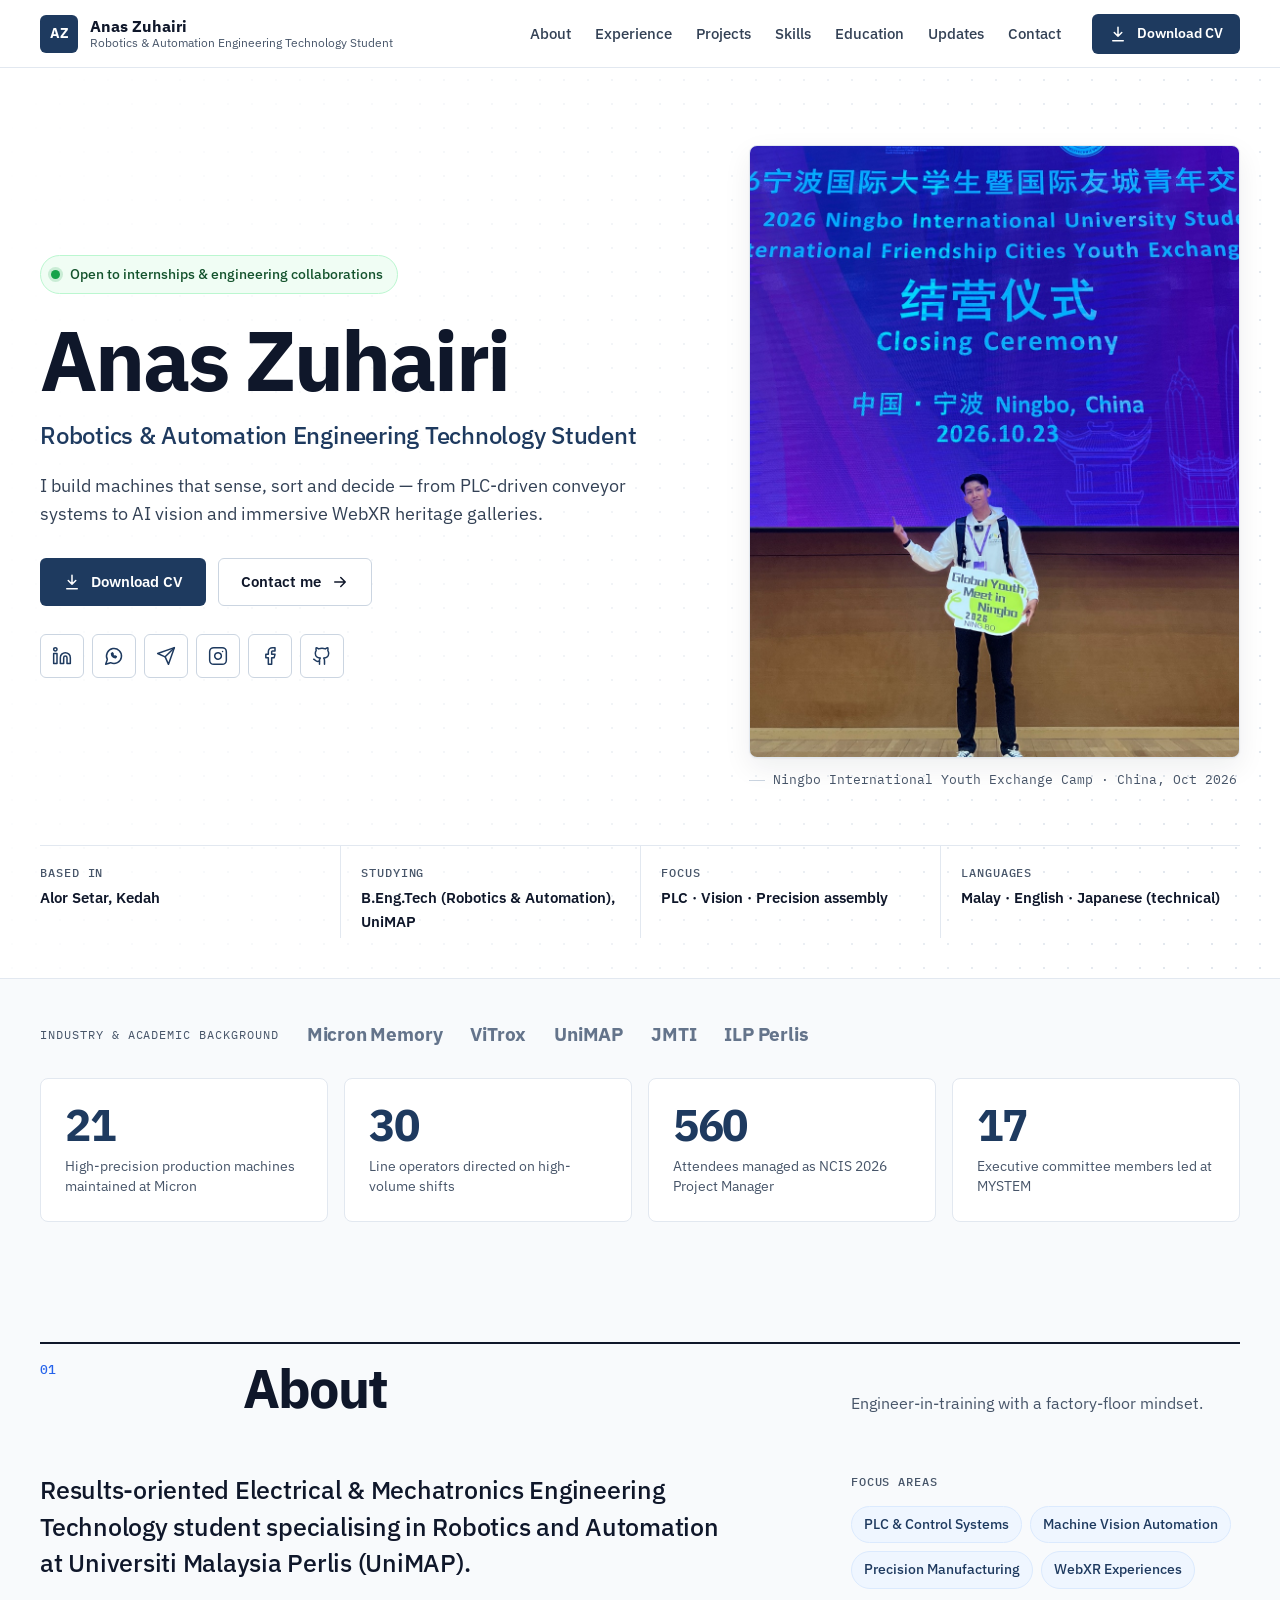
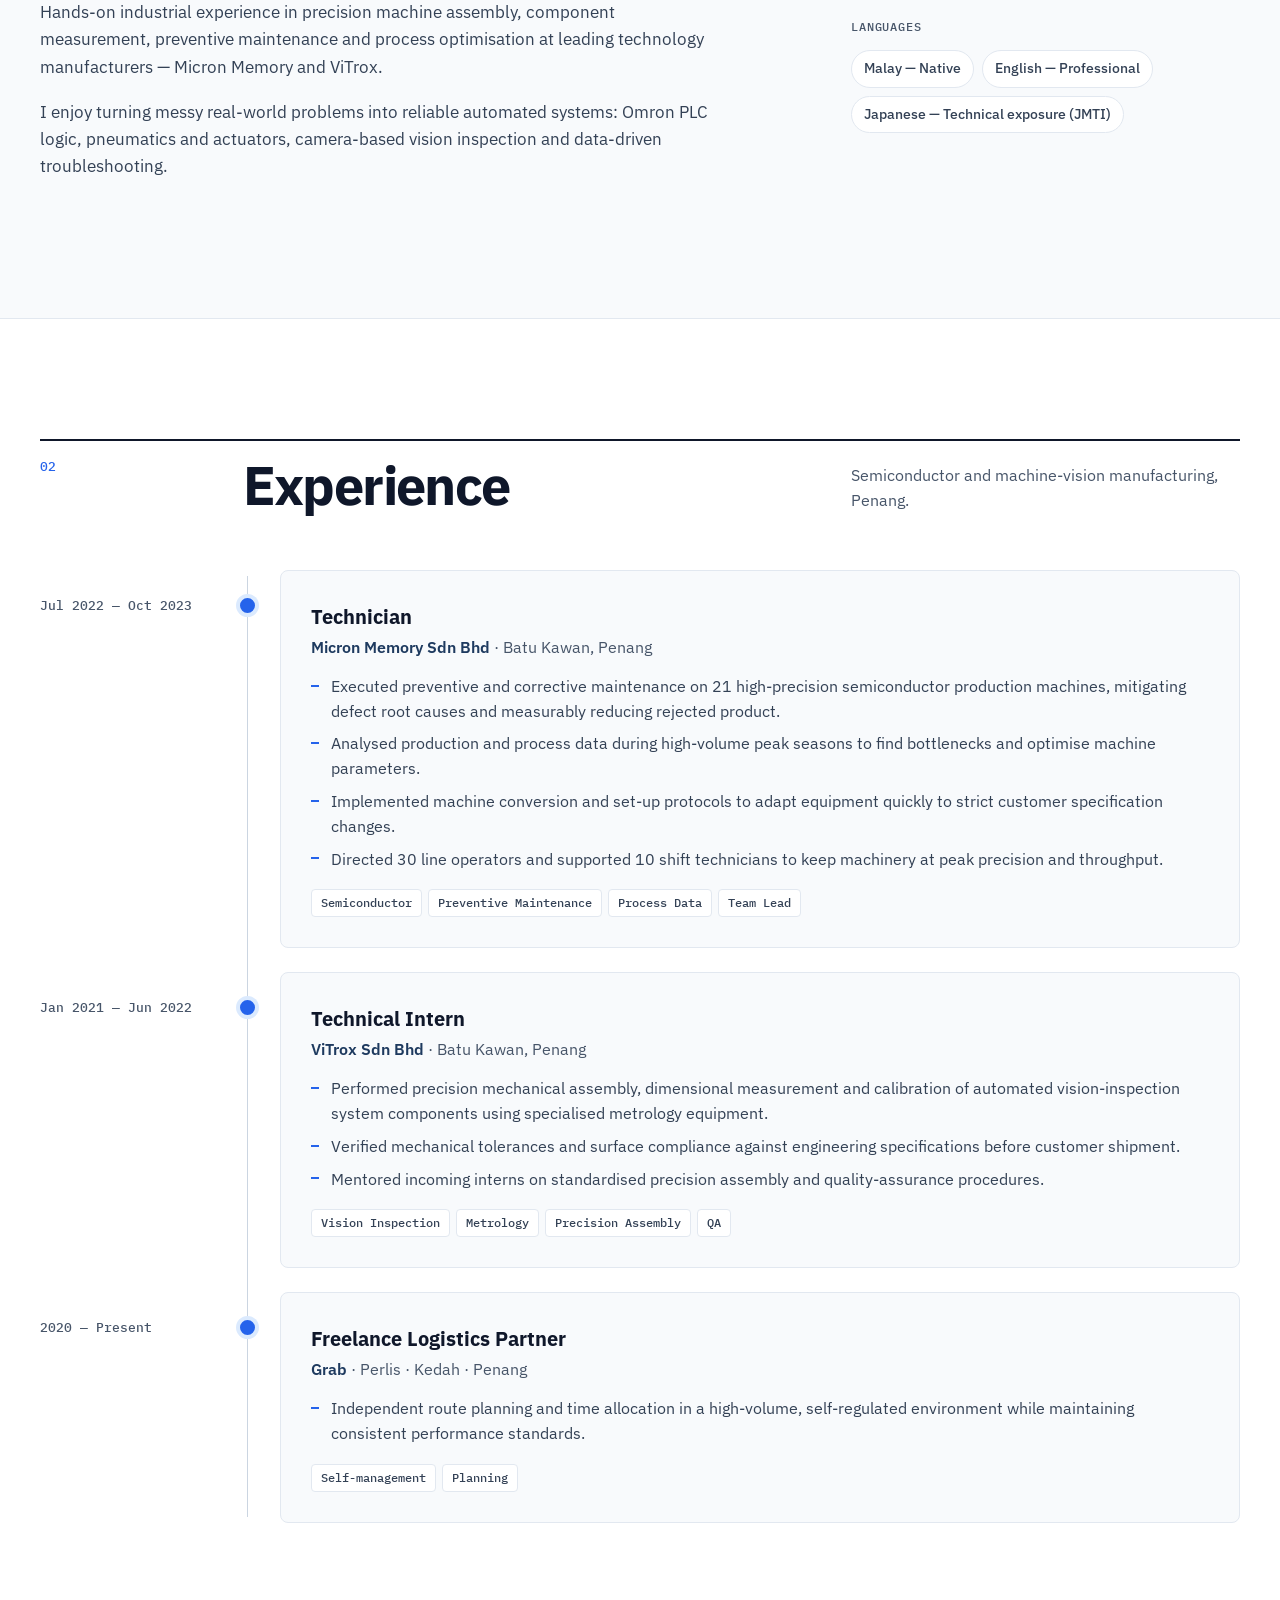
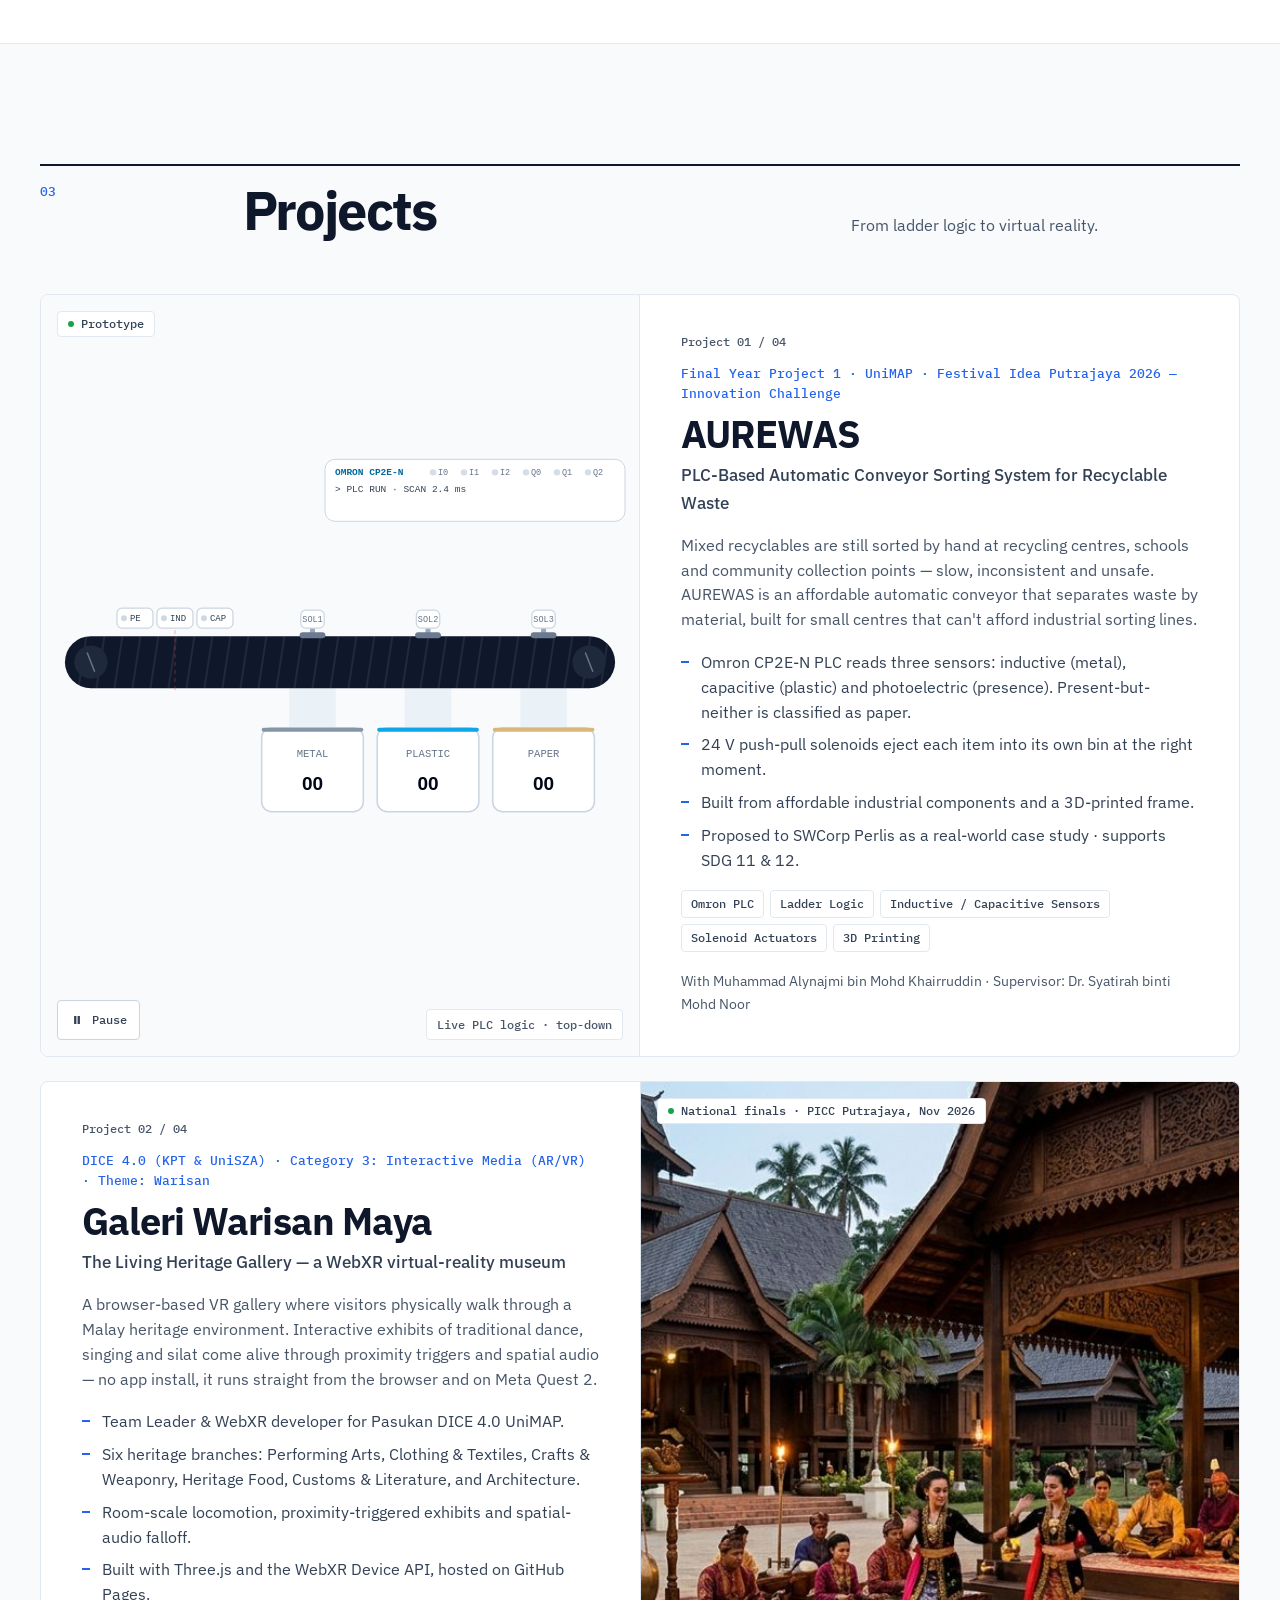
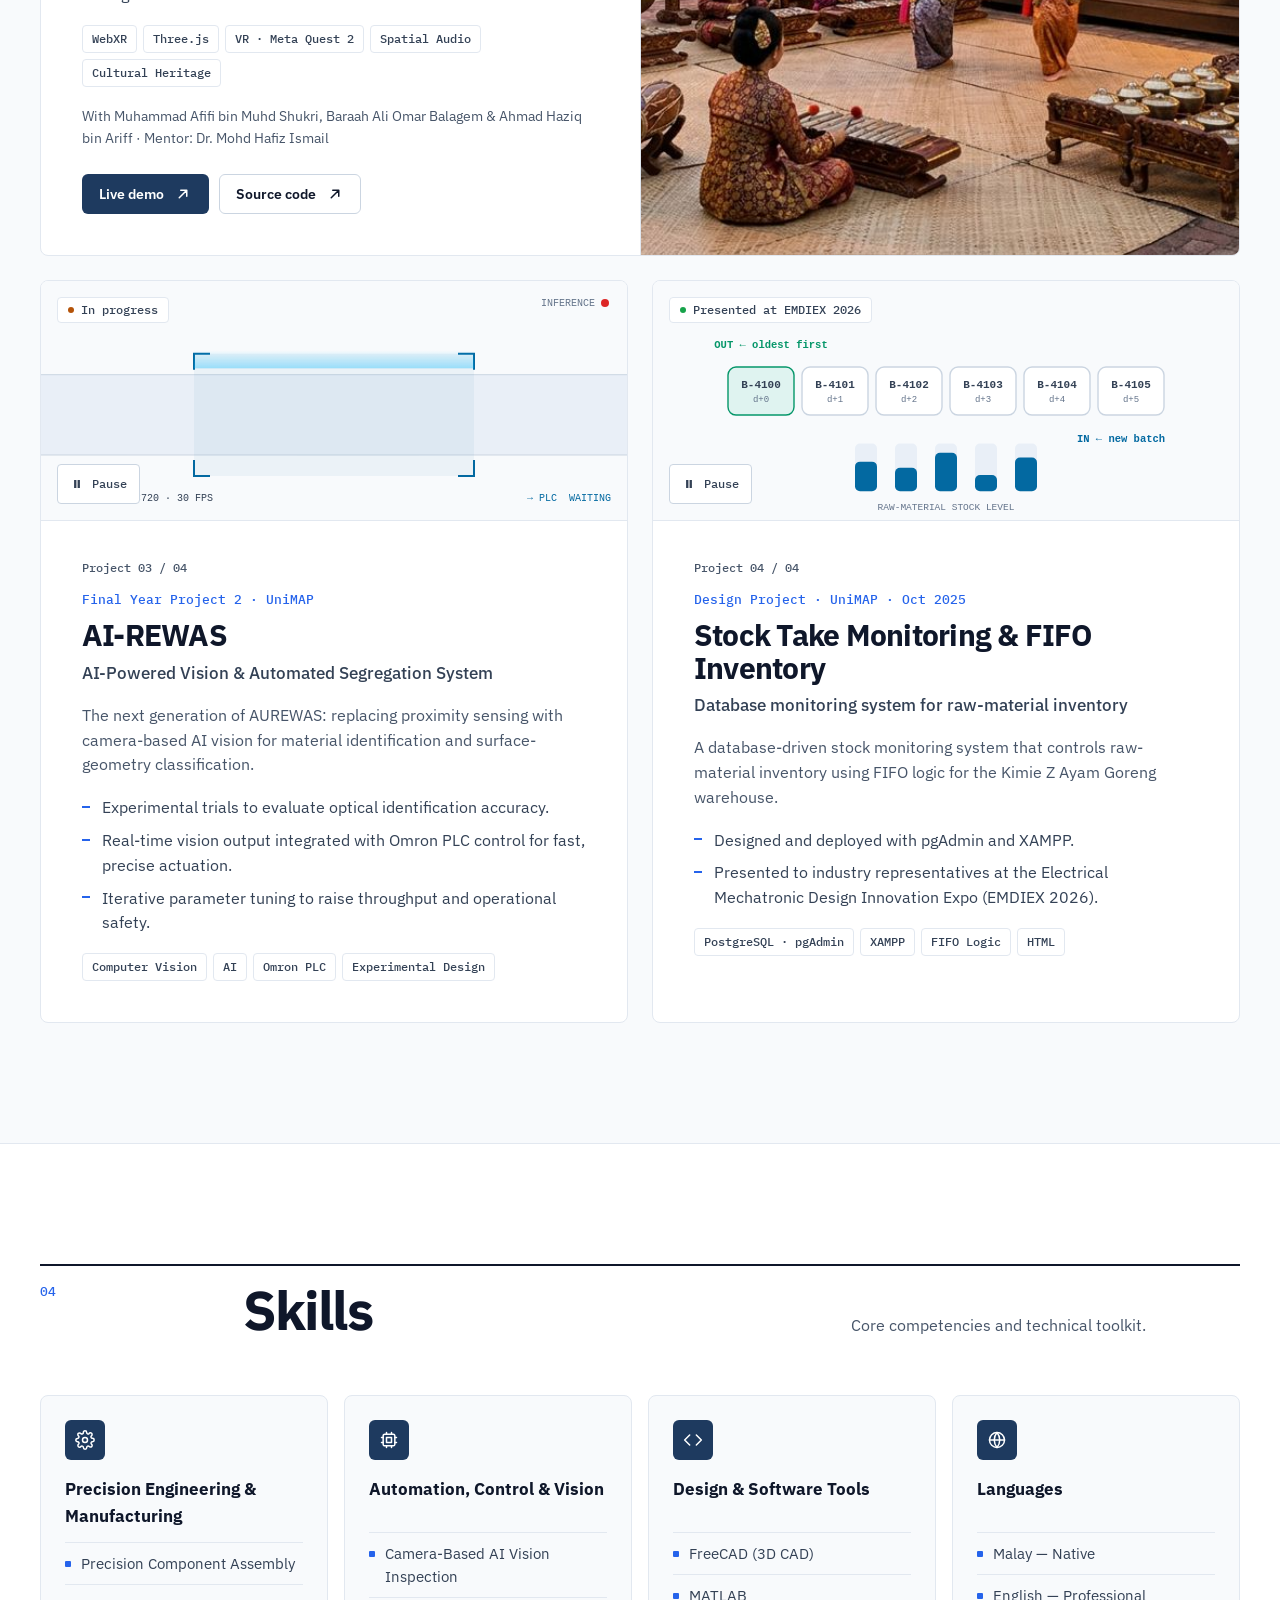
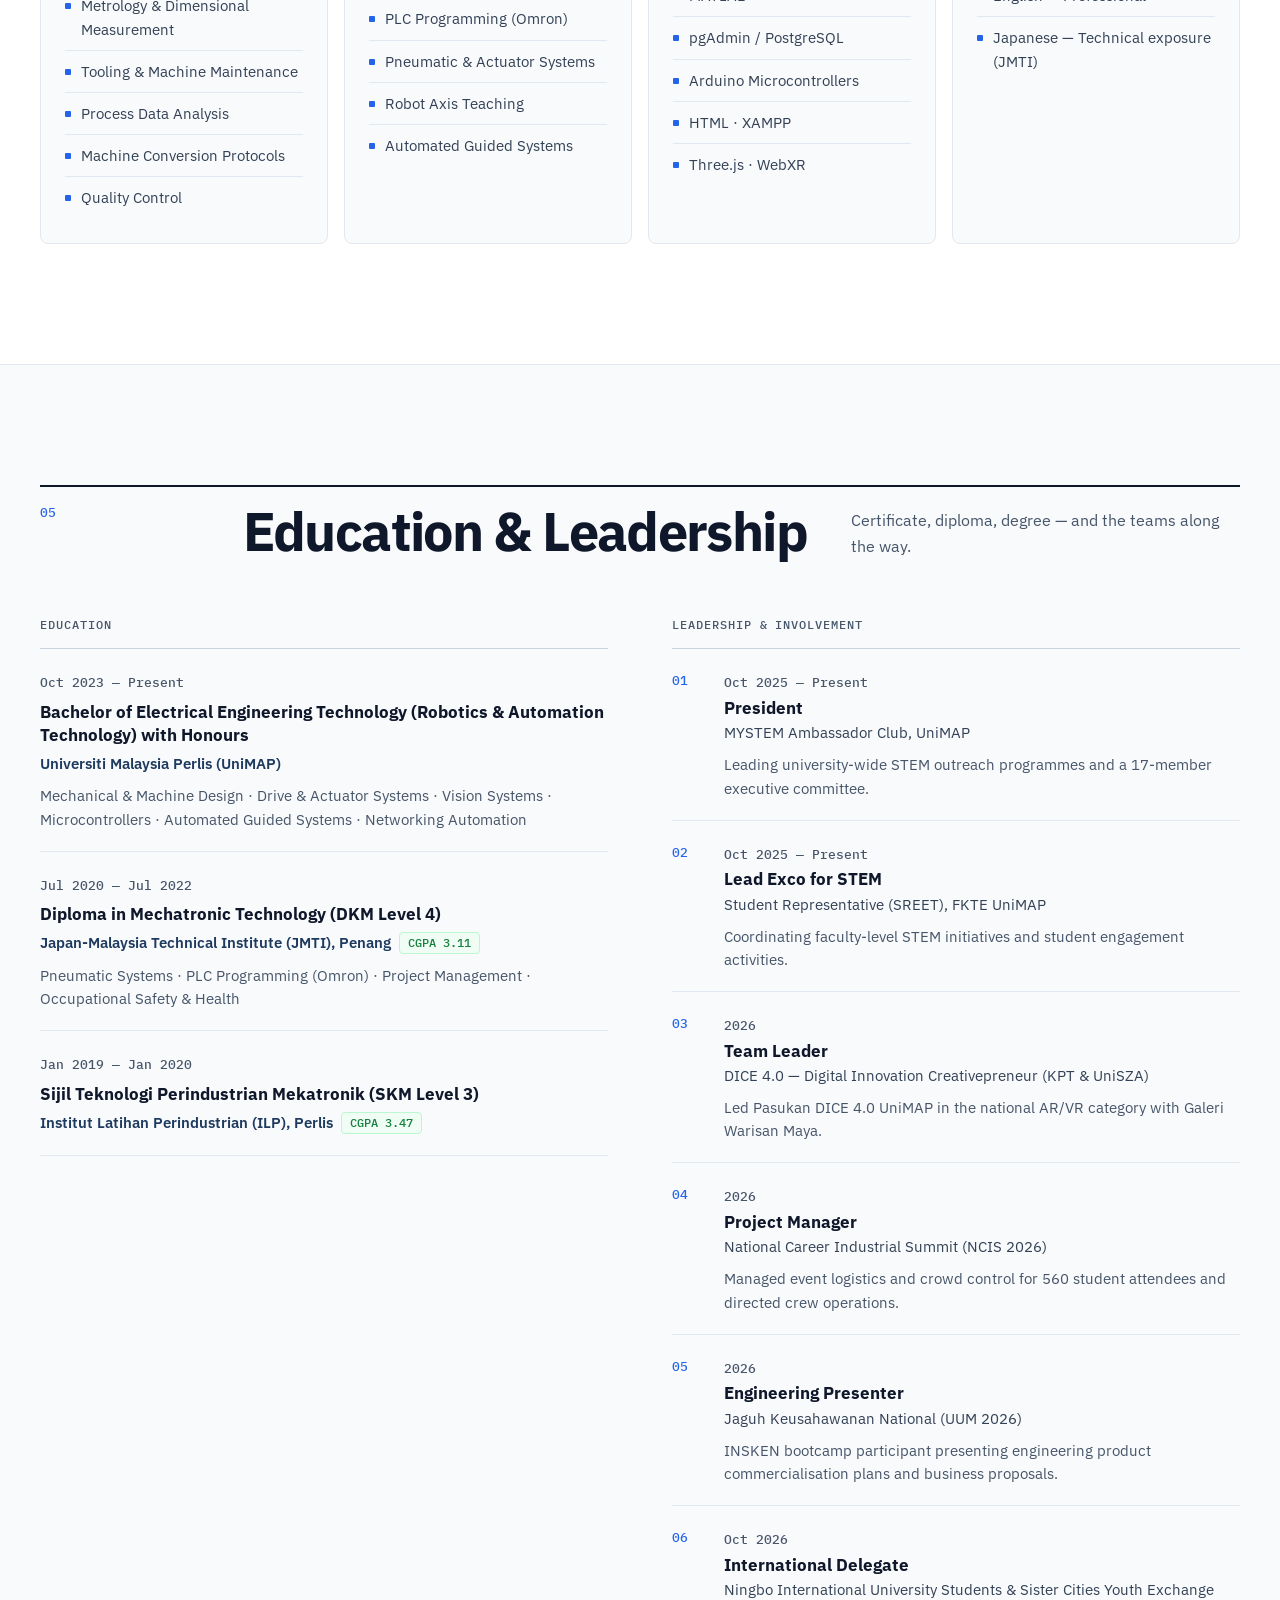
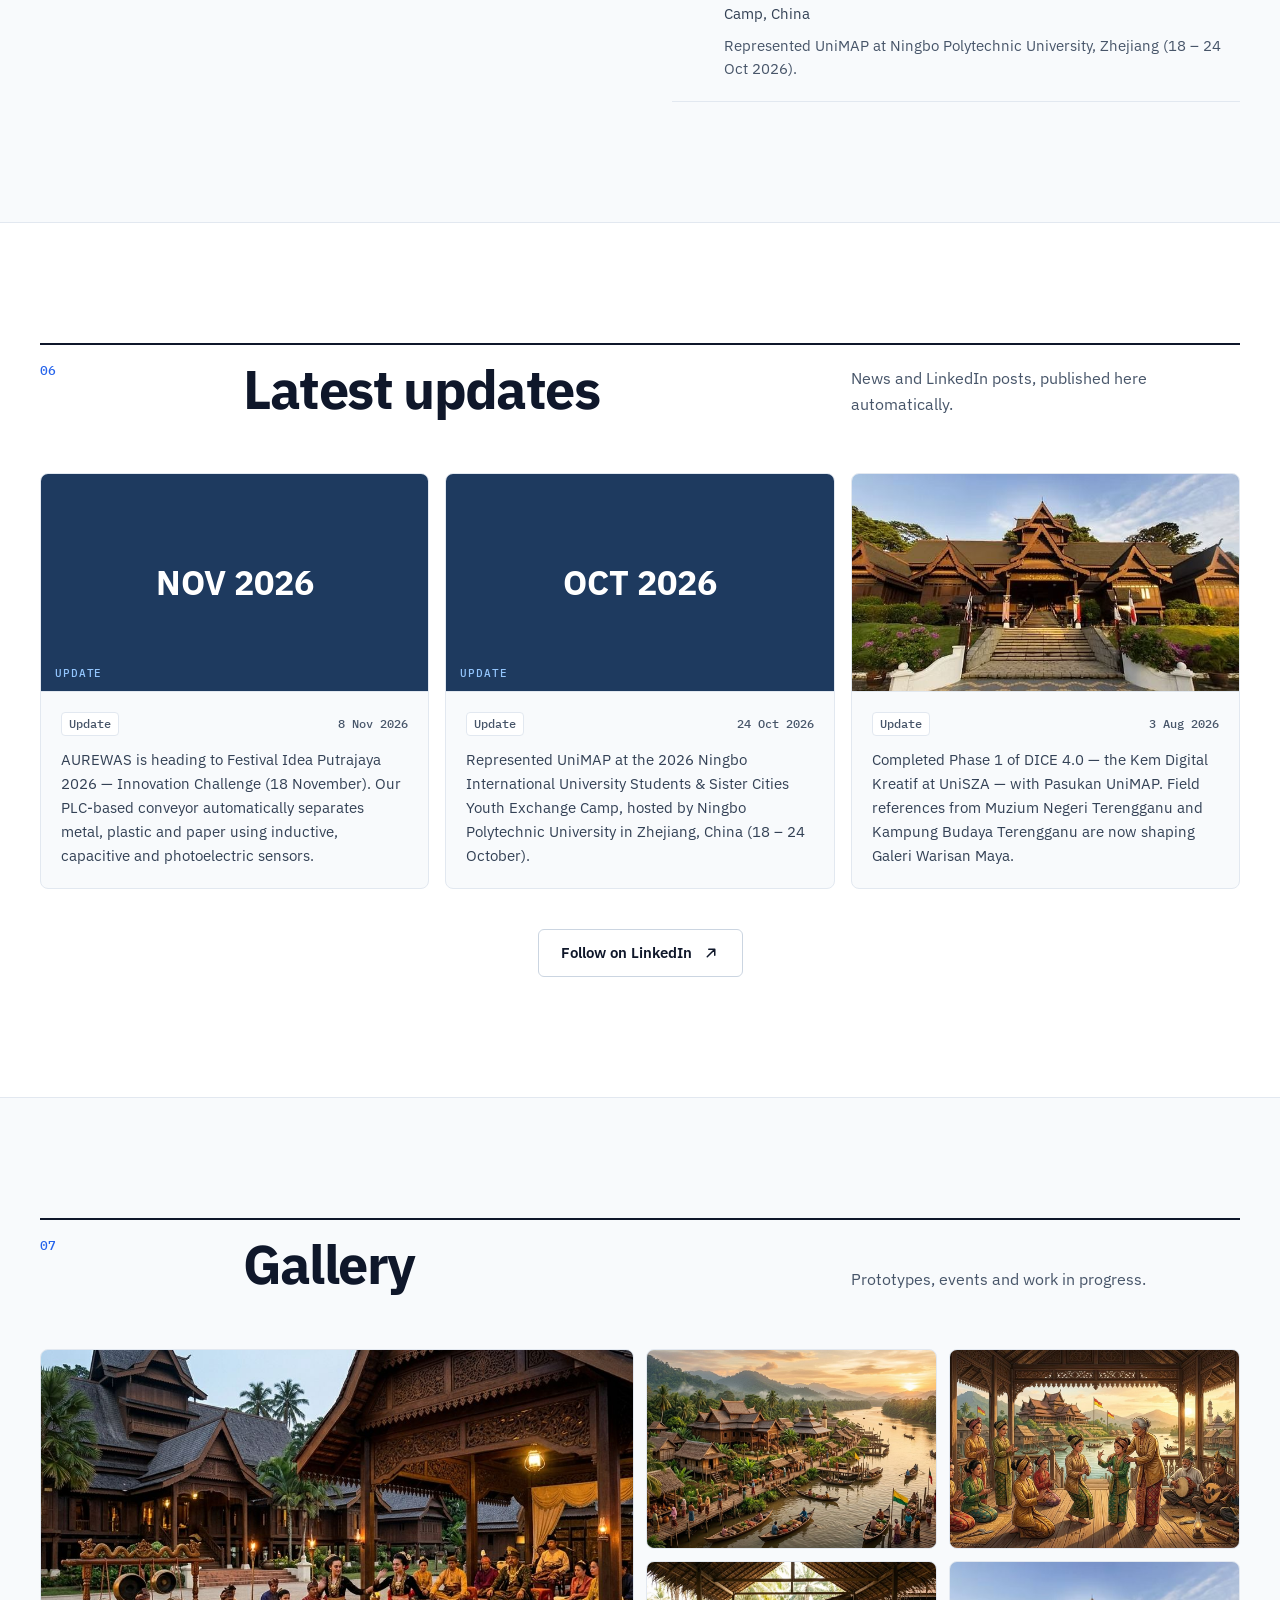
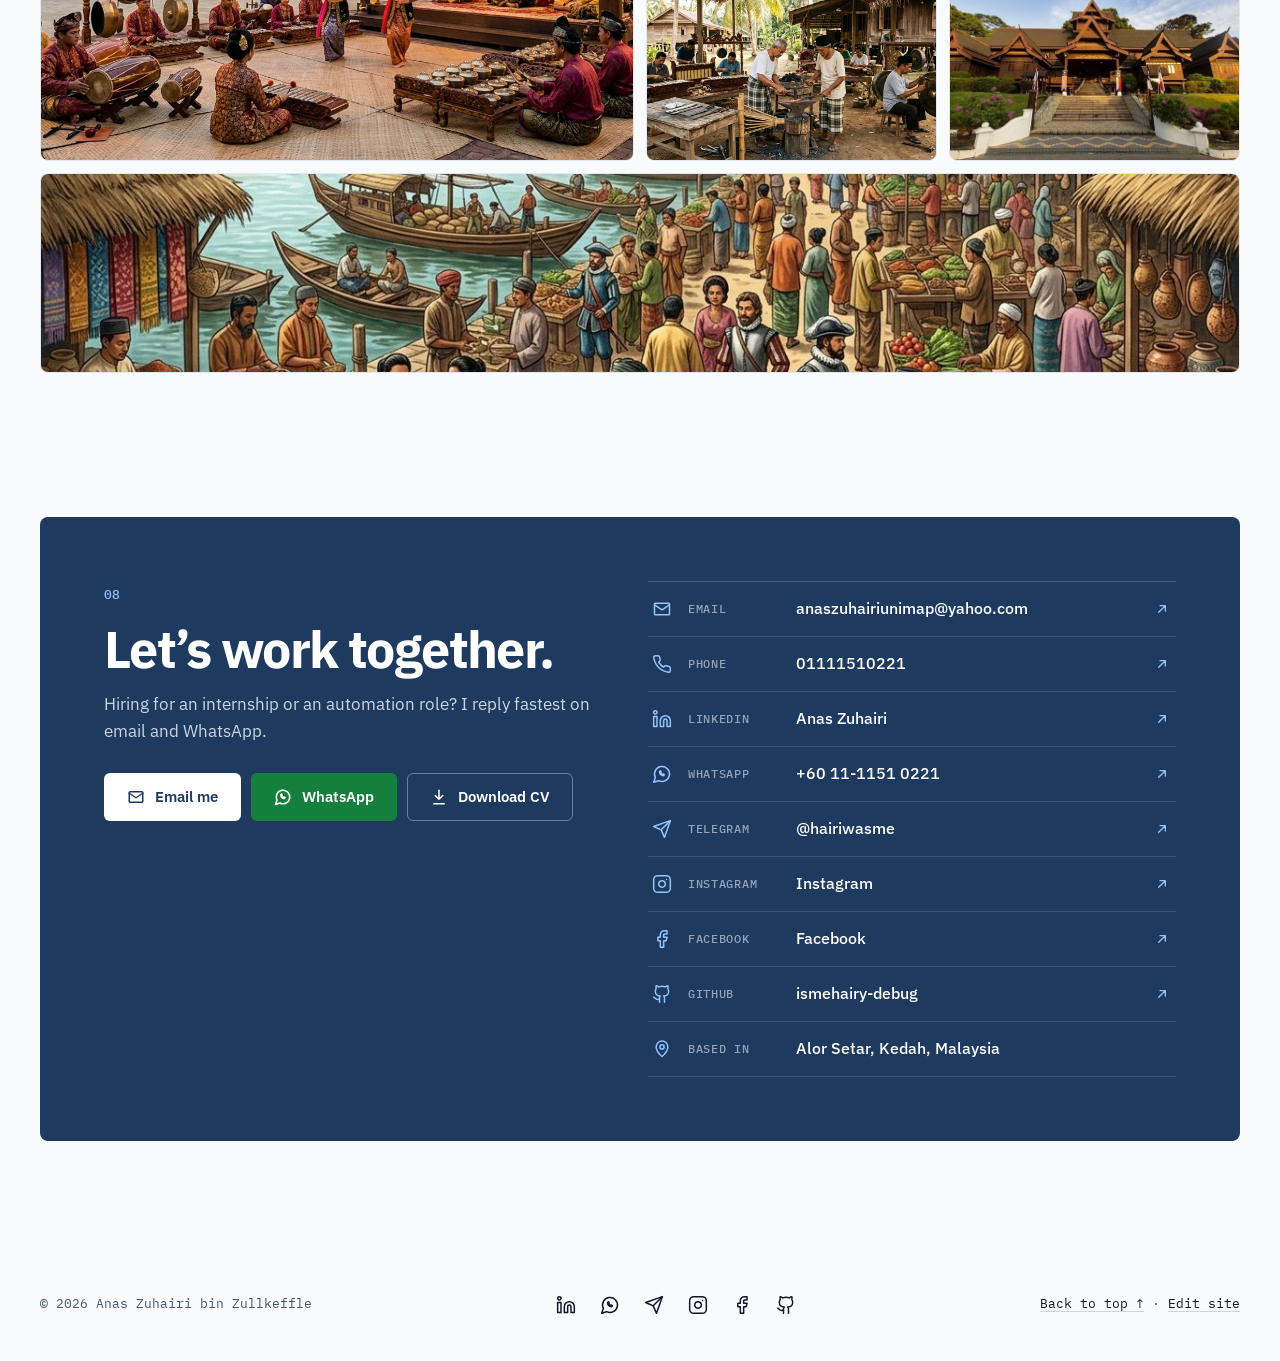
==== commit a63d3ddb: "Professional recruiter-focused theme, social links, photo crop tool, SEO Design from the UI/UX Pro M" ====
--- a/index.html
+++ b/index.html
@@ -3,18 +3,46 @@
 <head>
   <meta charset="utf-8">
   <meta name="viewport" content="width=device-width, initial-scale=1">
-  <title>Anas Zuhairi — Robotics & Automation</title>
-  <meta name="description" content="Portfolio of Anas Zuhairi bin Zullkeffle — Electrical Engineering Technology (Robotics & Automation) student at UniMAP. PLC automation, machine vision and WebXR projects.">
-  <meta name="theme-color" content="#F8FAFC">
-  <meta property="og:type" content="website">
-  <meta property="og:title" content="Anas Zuhairi — Robotics & Automation">
-  <meta property="og:description" content="PLC automation, machine vision and WebXR projects — AUREWAS, AI-REWAS and Galeri Warisan Maya.">
-  <meta property="og:image" content="assets/img/gwm-performance.jpg">
-  <link rel="icon" href="data:image/svg+xml,%3Csvg xmlns='http://www.w3.org/2000/svg' viewBox='0 0 64 64'%3E%3Crect width='64' height='64' rx='10' fill='%230F172A'/%3E%3Ctext x='32' y='42' font-family='Arial' font-weight='700' font-size='26' fill='white' text-anchor='middle'%3EAZ%3C/text%3E%3C/svg%3E">
+  <title>Anas Zuhairi — Robotics & Automation Engineering Student | PLC · Machine Vision · Precision Manufacturing</title>
+  <meta name="description" content="Anas Zuhairi bin Zullkeffle — Robotics & Automation engineering technology student at UniMAP (Malaysia) with 2+ years of semiconductor and machine-vision industry experience at Micron and ViTrox. PLC automation, machine vision and WebXR projects. Open to internships.">
+  <meta name="author" content="Anas Zuhairi bin Zullkeffle">
+  <meta name="robots" content="index, follow, max-image-preview:large">
+  <link rel="canonical" href="https://ismehairy-debug.github.io/ANAS-ZUHAIRI-PROFILE/">
+  <meta name="theme-color" content="#1E3A5F">
+  <meta property="og:type" content="profile">
+  <meta property="og:site_name" content="Anas Zuhairi — Portfolio">
+  <meta property="og:title" content="Anas Zuhairi — Robotics & Automation Engineering Student">
+  <meta property="og:description" content="PLC automation, machine vision and precision manufacturing. Industry experience at Micron and ViTrox. Projects: AUREWAS, AI-REWAS, Galeri Warisan Maya.">
+  <meta property="og:url" content="https://ismehairy-debug.github.io/ANAS-ZUHAIRI-PROFILE/">
+  <meta property="og:image" content="https://ismehairy-debug.github.io/ANAS-ZUHAIRI-PROFILE/assets/uploads/2026/img-2008-0zqoq.jpg">
+  <meta property="profile:first_name" content="Anas Zuhairi">
+  <meta property="profile:last_name" content="Zullkeffle">
+  <meta name="twitter:card" content="summary_large_image">
+  <link rel="icon" href="data:image/svg+xml,%3Csvg xmlns='http://www.w3.org/2000/svg' viewBox='0 0 64 64'%3E%3Crect width='64' height='64' rx='10' fill='%231E3A5F'/%3E%3Ctext x='32' y='42' font-family='Arial' font-weight='700' font-size='26' fill='white' text-anchor='middle'%3EAZ%3C/text%3E%3C/svg%3E">
   <link rel="preconnect" href="https://fonts.googleapis.com">
   <link rel="preconnect" href="https://fonts.gstatic.com" crossorigin>
-  <link href="https://fonts.googleapis.com/css2?family=Inter:wght@400;500;600;700;800&family=JetBrains+Mono:wght@400;500&display=swap" rel="stylesheet">
+  <link href="https://fonts.googleapis.com/css2?family=IBM+Plex+Mono:wght@400;500&family=IBM+Plex+Sans:wght@400;500;600;700&display=swap" rel="stylesheet">
   <link rel="stylesheet" href="assets/css/style.css">
+  <!-- Structured data so search engines understand who this page is about (refreshed from site.json at runtime). -->
+  <script type="application/ld+json" id="ld-person">
+  {
+    "@context": "https://schema.org",
+    "@type": "Person",
+    "name": "Anas Zuhairi bin Zullkeffle",
+    "alternateName": "Anas Zuhairi",
+    "jobTitle": "Robotics & Automation Engineering Technology Student",
+    "url": "https://ismehairy-debug.github.io/ANAS-ZUHAIRI-PROFILE/",
+    "image": "https://ismehairy-debug.github.io/ANAS-ZUHAIRI-PROFILE/assets/uploads/2026/img-2008-0zqoq.jpg",
+    "email": "mailto:anaszuhairiunimap@yahoo.com",
+    "address": { "@type": "PostalAddress", "addressLocality": "Alor Setar", "addressRegion": "Kedah", "addressCountry": "MY" },
+    "alumniOf": [
+      { "@type": "CollegeOrUniversity", "name": "Universiti Malaysia Perlis (UniMAP)" },
+      { "@type": "CollegeOrUniversity", "name": "Japan-Malaysia Technical Institute (JMTI)" }
+    ],
+    "knowsAbout": ["PLC programming", "Omron PLC", "Machine vision", "Industrial automation", "Precision assembly", "Metrology", "Preventive maintenance", "WebXR", "Three.js"],
+    "sameAs": ["https://www.linkedin.com/in/hairyisme", "https://github.com/ismehairy-debug", "https://t.me/hairiwasme"]
+  }
+  </script>
 </head>
 <body>
   <a class="skip" href="#main">Skip to content</a>
@@ -26,7 +54,7 @@
         <span class="brand__mark" data-bind="profile.initials">AZ</span>
         <span class="brand__text">
           <strong data-bind="profile.shortName">Anas Zuhairi</strong>
-          <span class="mono brand__section" aria-live="polite">Portfolio</span>
+          <span class="brand__sub" data-bind="profile.headline">Robotics & Automation Engineering Technology Student</span>
         </span>
       </a>
       <nav class="nav__links" id="nav-links" aria-label="Primary">
@@ -34,11 +62,11 @@
         <a href="#experience">Experience</a>
         <a href="#projects">Projects</a>
         <a href="#skills">Skills</a>
+        <a href="#education">Education</a>
         <a href="#updates">Updates</a>
-        <a href="#gallery">Gallery</a>
         <a href="#contact">Contact</a>
       </nav>
-      <a class="btn btn--dark btn--sm nav__cv" id="nav-cv" href="#contact">
+      <a class="btn btn--primary btn--sm nav__cv" id="nav-cv" href="#contact">
         <svg viewBox="0 0 24 24" aria-hidden="true"><path d="M12 3v12M7 10l5 5 5-5M5 21h14"/></svg>
         <span>Download CV</span>
       </a>
@@ -47,48 +75,43 @@
   </header>
 
   <main id="main">
-    <!-- ============ HERO (bento) ============ -->
+    <!-- ============ HERO: credibility ============ -->
     <section class="hero" id="top" aria-labelledby="hero-name">
-      <div class="hero__bg" aria-hidden="true">
-        <div class="hero__grid"></div>
-        <div class="hero__spot"></div>
-        <svg class="hero__traces"></svg>
-      </div>
-
-      <div class="wrap bento">
-        <article class="cell cell--intro reveal">
-          <span class="ticks" aria-hidden="true"></span>
-          <p class="eyebrow mono"><span class="led"></span><span data-bind="profile.eyebrow">Robotics & Automation · UniMAP</span></p>
-          <h1 class="hero__name" id="hero-name">
-            <span class="line"><span data-bind="profile.firstLine">Anas</span></span>
-            <span class="line"><span class="accent" data-bind="profile.secondLine">Zuhairi</span></span>
-          </h1>
-          <p class="hero__tagline" data-bind="profile.tagline"></p>
-          <ul class="roles" id="roles" aria-label="Focus areas"></ul>
-          <div class="hero__ctas">
-            <a class="btn btn--accent" href="#projects"><span>View projects</span><svg viewBox="0 0 24 24" aria-hidden="true"><path d="M5 12h14M13 6l6 6-6 6"/></svg></a>
-            <a class="btn btn--line" href="#contact"><span>Contact me</span></a>
-            <a class="btn btn--line btn--icon" data-href="profile.linkedin" href="#" target="_blank" rel="noopener" aria-label="LinkedIn profile">
-              <svg viewBox="0 0 24 24" aria-hidden="true"><path class="fill" d="M4.98 3.5a2.5 2.5 0 1 1 0 5 2.5 2.5 0 0 1 0-5zM3 9.75h4v11H3zM9.5 9.75h3.8v1.5h.05c.53-1 1.83-2.05 3.77-2.05 4.03 0 4.78 2.65 4.78 6.1v5.45h-4v-4.83c0-1.15-.02-2.63-1.6-2.63-1.6 0-1.85 1.25-1.85 2.55v4.91h-4z"/></svg>
+      <div class="hero__bg" aria-hidden="true"><div class="hero__grid"></div><div class="hero__spot"></div></div>
+      <div class="wrap hero__layout">
+        <div class="hero__copy">
+          <p class="open reveal"><span class="open__dot" aria-hidden="true"></span><span data-bind="profile.availability">Open to internships & engineering collaborations</span></p>
+          <h1 class="hero__name reveal" id="hero-name" data-bind="profile.shortName">Anas Zuhairi</h1>
+          <p class="hero__role reveal" data-bind="profile.headline">Robotics & Automation Engineering Technology Student</p>
+          <p class="hero__tagline reveal" data-bind="profile.tagline">I build machines that sense, sort and decide — from PLC-driven conveyor systems to AI vision and immersive WebXR heritage galleries.</p>
+          <div class="hero__ctas reveal">
+            <a class="btn btn--primary" id="hero-cv" href="#contact">
+              <svg viewBox="0 0 24 24" aria-hidden="true"><path d="M12 3v12M7 10l5 5 5-5M5 21h14"/></svg><span>Download CV</span>
             </a>
+            <a class="btn btn--line" href="#contact"><span>Contact me</span><svg viewBox="0 0 24 24" aria-hidden="true"><path d="M5 12h14M13 6l6 6-6 6"/></svg></a>
           </div>
-        </article>
-
-        <figure class="cell cell--photo reveal" id="photo-cell">
-          <span class="corner tl" aria-hidden="true"></span><span class="corner tr" aria-hidden="true"></span>
-          <span class="corner bl" aria-hidden="true"></span><span class="corner br" aria-hidden="true"></span>
-          <img class="photo" alt="" hidden>
-          <div class="photo__fallback" aria-hidden="true"><span data-bind="profile.initials">AZ</span></div>
-          <figcaption class="photo__cap mono"></figcaption>
+          <ul class="socials reveal" id="hero-socials" aria-label="Social profiles"></ul>
+        </div>
+        <figure class="hero__photo reveal" id="photo-cell">
+          <div class="hero__frame">
+            <img class="photo" alt="" hidden>
+            <div class="photo__fallback" aria-hidden="true"><span data-bind="profile.initials">AZ</span></div>
+          </div>
+          <figcaption class="photo__cap"></figcaption>
         </figure>
-
-        <div class="cell cell--status reveal">
-          <span class="mono label">Status</span>
-          <p><span class="dot-ok" aria-hidden="true"></span><span data-bind="profile.availability"></span></p>
-          <span class="mono label">Based in</span>
-          <p data-bind="profile.location"></p>
-        </div>
-
+      </div>
+      <div class="wrap">
+        <dl class="factbar reveal" id="factbar"></dl>
+      </div>
+    </section>
+
+    <!-- ============ PROOF ============ -->
+    <section class="proof" aria-label="Experience highlights">
+      <div class="wrap">
+        <div class="proof__orgs reveal">
+          <span class="proof__label mono">Industry & academic background</span>
+          <ul class="proof__list" id="proof-orgs"></ul>
+        </div>
         <div class="stats" id="stats"></div>
       </div>
     </section>
@@ -103,7 +126,12 @@
         </header>
         <div class="about">
           <div class="about__text reveal" id="about-text"></div>
-          <dl class="facts reveal" id="about-facts"></dl>
+          <aside class="about__side reveal">
+            <h3 class="sub mono">Focus areas</h3>
+            <ul class="focus" id="roles"></ul>
+            <h3 class="sub mono">Languages</h3>
+            <ul class="focus focus--plain" id="langs"></ul>
+          </aside>
         </div>
       </div>
     </section>
@@ -155,14 +183,8 @@
           <p class="head__kicker">Certificate, diploma, degree — and the teams along the way.</p>
         </header>
         <div class="edu-lead">
-          <div>
-            <h3 class="sub mono">Education</h3>
-            <ol class="edu" id="edu-list"></ol>
-          </div>
-          <div>
-            <h3 class="sub mono">Leadership & involvement</h3>
-            <ol class="lead" id="lead-list"></ol>
-          </div>
+          <div><h3 class="sub mono">Education</h3><ol class="edu" id="edu-list"></ol></div>
+          <div><h3 class="sub mono">Leadership & involvement</h3><ol class="lead" id="lead-list"></ol></div>
         </div>
       </div>
     </section>
@@ -198,11 +220,11 @@
     <section class="section contact" id="contact" data-index="08" aria-labelledby="contact-title">
       <div class="wrap">
         <div class="contact__panel reveal">
-          <div class="contact__grid" aria-hidden="true"></div>
           <div class="contact__copy">
             <span class="head__idx mono head__idx--inv">08</span>
-            <h2 class="contact__title" id="contact-title">Let’s build something<br>that runs itself.</h2>
-            <p class="contact__lead">Internships, automation projects, STEM outreach, or a chat about PLCs and VR — my inbox is open.</p>
+            <h2 class="contact__title" id="contact-title">Let’s work together.</h2>
+            <p class="contact__lead">Hiring for an internship or an automation role? I reply fastest on email and WhatsApp.</p>
+            <div class="contact__ctas" id="contact-ctas"></div>
           </div>
           <ul class="contact__list" id="contact-links"></ul>
         </div>
@@ -211,26 +233,21 @@
   </main>
 
   <footer class="footer">
-    <div class="wrap footer__inner mono">
-      <span>© <span id="year"></span> <span data-bind="profile.name">Anas Zuhairi bin Zullkeffle</span></span>
-      <span><a href="#top">Back to top ↑</a> · <a href="admin.html">Edit site</a></span>
+    <div class="wrap footer__inner">
+      <span class="mono">© <span id="year"></span> <span data-bind="profile.name">Anas Zuhairi bin Zullkeffle</span></span>
+      <ul class="socials socials--sm" id="footer-socials" aria-label="Social profiles"></ul>
+      <span class="mono"><a href="#top">Back to top ↑</a> · <a href="admin.html">Edit site</a></span>
     </div>
   </footer>
 
   <div class="lightbox" role="dialog" aria-modal="true" aria-label="Image viewer" hidden>
-    <button class="lb-btn lightbox__close" type="button" aria-label="Close">
-      <svg viewBox="0 0 24 24" aria-hidden="true"><path d="M6 6l12 12M18 6L6 18"/></svg>
-    </button>
-    <button class="lb-btn lightbox__prev" type="button" aria-label="Previous image">
-      <svg viewBox="0 0 24 24" aria-hidden="true"><path d="M15 6l-6 6 6 6"/></svg>
-    </button>
+    <button class="lb-btn lightbox__close" type="button" aria-label="Close"><svg viewBox="0 0 24 24" aria-hidden="true"><path d="M6 6l12 12M18 6L6 18"/></svg></button>
+    <button class="lb-btn lightbox__prev" type="button" aria-label="Previous image"><svg viewBox="0 0 24 24" aria-hidden="true"><path d="M15 6l-6 6 6 6"/></svg></button>
     <figure><img alt=""><figcaption class="mono"></figcaption></figure>
-    <button class="lb-btn lightbox__next" type="button" aria-label="Next image">
-      <svg viewBox="0 0 24 24" aria-hidden="true"><path d="M9 6l6 6-6 6"/></svg>
-    </button>
+    <button class="lb-btn lightbox__next" type="button" aria-label="Next image"><svg viewBox="0 0 24 24" aria-hidden="true"><path d="M9 6l6 6-6 6"/></svg></button>
   </div>
 
-  <noscript><p style="padding:2rem;text-align:center">This portfolio needs JavaScript to load its content.</p></noscript>
+  <noscript><p style="padding:2rem;text-align:center">This portfolio needs JavaScript to load all content. Contact: anaszuhairiunimap@yahoo.com</p></noscript>
   <script src="assets/js/aurewas-sim.js" defer></script>
   <script src="assets/js/main.js" defer></script>
 </body>
--- a/assets/css/style.css
+++ b/assets/css/style.css
@@ -1,275 +1,249 @@
 /* =========================================================
-   Anas Zuhairi — Portfolio  ·  v2 "Swiss precision"
-   Design system (UI/UX Pro Max): Minimalism & Swiss Style
-   + bento grid + thin technical line details.
-   Palette: professional navy + blue CTA. Type: Inter + JetBrains Mono.
+   Anas Zuhairi — Portfolio  ·  v3 "Professional"
+   Design system from UI/UX Pro Max:
+     style   Swiss Modernism 2.0 + Flat (strict 12-col grid, 8px unit, single accent)
+     palette Resume / CV — professional navy + link blue + success green
+     type    IBM Plex Sans / IBM Plex Mono ("Trust" pairing)
+     pattern Trust & Authority — credibility hero > proof > work > clear CTA
    ========================================================= */
 
 :root {
   color-scheme: light;
-  /* color tokens */
   --bg: #F8FAFC;
   --surface: #FFFFFF;
-  --surface-2: #F1F5F9;
-  --fg: #020617;
+  --muted-bg: #E9EEF5;
+  --fg: #0F172A;
   --fg-2: #334155;
   --muted: #475569;
+  --border: #CBD5E1;
   --line: #E2E8F0;
-  --line-2: #CBD5E1;
-  --primary: #0F172A;
+  --primary: #1E3A5F;
+  --primary-hover: #152B47;
   --on-primary: #FFFFFF;
-  --accent: #0369A1;
-  --accent-hover: #075985;
-  --accent-soft: #E0F2FE;
-  --signal: #0EA5E9;
-  --ok: #059669;
+  --link: #2563EB;
+  --link-hover: #1D4ED8;
+  --link-soft: #EFF6FF;
+  --ok: #16A34A;
+  --ok-ink: #15803D;
   --warn: #B45309;
-  --ring: #0369A1;
-  /* type */
-  --font: "Inter", system-ui, -apple-system, "Segoe UI", Roboto, sans-serif;
-  --mono: "JetBrains Mono", ui-monospace, SFMono-Regular, Menlo, monospace;
-  /* shape + depth */
+  --ring: #2563EB;
+  --font: "IBM Plex Sans", system-ui, -apple-system, "Segoe UI", Roboto, sans-serif;
+  --mono: "IBM Plex Mono", ui-monospace, SFMono-Regular, Menlo, monospace;
   --r: 8px;
   --r-sm: 6px;
-  --shadow-1: 0 1px 2px rgba(2, 6, 23, .05);
-  --shadow-2: 0 1px 2px rgba(2, 6, 23, .04), 0 8px 24px rgba(2, 6, 23, .06);
-  /* motion tokens */
-  --t-fast: 160ms;
-  --t: 240ms;
-  --t-slow: 700ms;
+  --shadow-1: 0 1px 2px rgba(15, 23, 42, .05);
+  --shadow-2: 0 1px 2px rgba(15, 23, 42, .04), 0 10px 28px rgba(15, 23, 42, .07);
+  --t-fast: 150ms;
+  --t: 220ms;
+  --t-slow: 640ms;
   --ease: cubic-bezier(.22, 1, .36, 1);
-  --nav-h: 64px;
+  --nav-h: 68px;
 }
 
 *, *::before, *::after { box-sizing: border-box; }
 html { scroll-behavior: smooth; scroll-padding-top: calc(var(--nav-h) + 16px); -webkit-text-size-adjust: 100%; }
-body { margin: 0; background: var(--bg); color: var(--fg); font: 400 16px/1.6 var(--font); -webkit-font-smoothing: antialiased; overflow-x: hidden; font-feature-settings: "cv11", "ss01"; }
+body { margin: 0; background: var(--bg); color: var(--fg); font: 400 16px/1.6 var(--font); -webkit-font-smoothing: antialiased; overflow-x: hidden; }
 img { max-width: 100%; display: block; }
 [hidden] { display: none !important; }
 a { color: inherit; text-decoration: none; }
 button { font: inherit; color: inherit; cursor: pointer; }
 :focus-visible { outline: 2px solid var(--ring); outline-offset: 3px; border-radius: 4px; }
-::selection { background: var(--accent-soft); }
-.mono { font-family: var(--mono); letter-spacing: 0; }
+::selection { background: #DBEAFE; }
+.mono { font-family: var(--mono); }
 .wrap { width: min(1200px, 100% - 32px); margin-inline: auto; }
 @media (min-width: 768px) { .wrap { width: min(1200px, 100% - 64px); } }
 .center { display: flex; justify-content: center; margin-top: 40px; }
 .skip { position: absolute; left: 16px; top: -60px; z-index: 100; padding: 10px 14px; background: var(--primary); color: #fff; border-radius: var(--r-sm); }
 .skip:focus { top: 12px; }
-
-/* ---------- progress ---------- */
 .progress { position: fixed; inset: 0 0 auto; height: 2px; z-index: 60; pointer-events: none; }
-.progress span { display: block; height: 100%; background: var(--accent); transform-origin: 0 50%; transform: scaleX(0); }
+.progress span { display: block; height: 100%; background: var(--link); transform-origin: 0 50%; transform: scaleX(0); }
 
 /* ---------- buttons ---------- */
-.btn { display: inline-flex; align-items: center; justify-content: center; gap: 10px; min-height: 48px; padding: 0 20px; border-radius: var(--r-sm); border: 1px solid transparent; font-weight: 600; font-size: 15px; letter-spacing: -.005em; white-space: nowrap; transition: background var(--t) var(--ease), color var(--t) var(--ease), border-color var(--t) var(--ease), box-shadow var(--t) var(--ease), transform var(--t-fast) var(--ease); }
+.btn { display: inline-flex; align-items: center; justify-content: center; gap: 10px; min-height: 48px; padding: 0 22px; border-radius: var(--r-sm); border: 1px solid transparent; font-weight: 600; font-size: 15px; white-space: nowrap; transition: background var(--t) var(--ease), color var(--t) var(--ease), border-color var(--t) var(--ease), box-shadow var(--t) var(--ease), transform var(--t-fast) var(--ease); }
 .btn:active { transform: translateY(1px); }
-.btn svg { width: 18px; height: 18px; fill: none; stroke: currentColor; stroke-width: 2; stroke-linecap: round; stroke-linejoin: round; transition: transform var(--t) var(--ease); }
+.btn svg { width: 18px; height: 18px; flex: none; fill: none; stroke: currentColor; stroke-width: 2; stroke-linecap: round; stroke-linejoin: round; }
 .btn svg .fill { fill: currentColor; stroke: none; }
-.btn:hover svg { transform: translateX(3px); }
-.btn--icon:hover svg, .nav__cv:hover svg { transform: none; }
-.btn--accent { background: var(--accent); color: var(--on-primary); }
-.btn--accent:hover { background: var(--accent-hover); box-shadow: 0 6px 18px rgba(3, 105, 161, .25); }
-.btn--dark { background: var(--primary); color: var(--on-primary); }
-.btn--dark:hover { background: var(--accent); }
-.btn--line { background: var(--surface); color: var(--fg); border-color: var(--line-2); }
-.btn--line:hover { border-color: var(--fg); }
-.btn--icon { width: 48px; padding: 0; }
-.btn--sm { min-height: 40px; padding: 0 14px; font-size: 14px; }
+.btn--primary { background: var(--primary); color: var(--on-primary); }
+.btn--primary:hover { background: var(--primary-hover); box-shadow: 0 8px 20px rgba(30, 58, 95, .22); }
+.btn--line { background: var(--surface); color: var(--fg); border-color: var(--border); }
+.btn--line:hover { border-color: var(--primary); color: var(--primary); }
+.btn--line svg { transition: transform var(--t) var(--ease); }
+.btn--line:hover svg { transform: translateX(3px); }
+.btn--white { background: #fff; color: var(--primary); }
+.btn--white:hover { background: var(--link-soft); }
+.btn--wa { background: var(--ok-ink); color: #fff; }
+.btn--wa:hover { background: #166534; }
+.btn--ghost-inv { background: transparent; color: #fff; border-color: rgba(255, 255, 255, .35); }
+.btn--ghost-inv:hover { border-color: #fff; }
+.btn--sm { min-height: 40px; padding: 0 16px; font-size: 14px; }
 
 /* ---------- nav ---------- */
-.nav { position: sticky; top: 0; z-index: 50; height: var(--nav-h); background: rgba(248, 250, 252, .86); backdrop-filter: saturate(1.4) blur(12px); -webkit-backdrop-filter: saturate(1.4) blur(12px); border-bottom: 1px solid transparent; transition: border-color var(--t) var(--ease); }
-.nav.is-scrolled { border-bottom-color: var(--line); }
-.nav__inner { height: 100%; display: flex; align-items: center; gap: 24px; }
+.nav { position: sticky; top: 0; z-index: 50; height: var(--nav-h); background: rgba(255, 255, 255, .9); backdrop-filter: saturate(1.4) blur(12px); -webkit-backdrop-filter: saturate(1.4) blur(12px); border-bottom: 1px solid var(--line); }
+.nav__inner { height: 100%; display: flex; align-items: center; gap: 20px; }
 .brand { display: flex; align-items: center; gap: 12px; margin-right: auto; min-width: 0; }
-.brand__mark { width: 36px; height: 36px; flex: none; border-radius: var(--r-sm); display: grid; place-items: center; background: var(--primary); color: #fff; font-weight: 700; font-size: 13px; letter-spacing: .02em; }
-.brand__text { display: grid; line-height: 1.15; min-width: 0; }
-.brand__text strong { font-size: 15px; font-weight: 700; letter-spacing: -.01em; }
-.brand__section { font-size: 11px; color: var(--muted); white-space: nowrap; overflow: hidden; text-overflow: ellipsis; }
+.brand__mark { width: 38px; height: 38px; flex: none; border-radius: var(--r-sm); display: grid; place-items: center; background: var(--primary); color: #fff; font-weight: 700; font-size: 14px; }
+.brand__text { display: grid; line-height: 1.2; min-width: 0; }
+.brand__text strong { font-size: 15.5px; font-weight: 700; }
+.brand__sub { font-size: 12px; color: var(--muted); white-space: nowrap; overflow: hidden; text-overflow: ellipsis; }
 .nav__links { display: flex; gap: 2px; }
-.nav__links a { position: relative; padding: 10px 12px; font-size: 14px; font-weight: 500; color: var(--fg-2); border-radius: var(--r-sm); transition: color var(--t-fast) var(--ease), background var(--t-fast) var(--ease); }
-.nav__links a:hover { color: var(--fg); background: var(--surface-2); }
-.nav__links a[aria-current="true"] { color: var(--accent); }
-.nav__links a[aria-current="true"]::after { content: ""; position: absolute; left: 12px; right: 12px; bottom: 4px; height: 2px; background: var(--accent); }
-.nav__toggle { display: none; width: 44px; height: 44px; border: 1px solid var(--line-2); border-radius: var(--r-sm); background: var(--surface); position: relative; }
+.nav__links a { position: relative; padding: 10px 11px; font-size: 14.5px; font-weight: 500; color: var(--fg-2); border-radius: var(--r-sm); transition: color var(--t-fast) var(--ease), background var(--t-fast) var(--ease); }
+.nav__links a:hover { color: var(--primary); background: var(--muted-bg); }
+.nav__links a[aria-current="true"] { color: var(--primary); }
+.nav__links a[aria-current="true"]::after { content: ""; position: absolute; left: 11px; right: 11px; bottom: 3px; height: 2px; background: var(--link); }
+.nav__toggle { display: none; width: 44px; height: 44px; border: 1px solid var(--border); border-radius: var(--r-sm); background: var(--surface); position: relative; }
 .nav__toggle span { position: absolute; left: 12px; right: 12px; height: 2px; background: var(--fg); transition: transform var(--t) var(--ease), top var(--t) var(--ease); }
 .nav__toggle span:first-child { top: 16px; } .nav__toggle span:last-child { top: 25px; }
 .nav.is-open .nav__toggle span:first-child { top: 21px; transform: rotate(45deg); }
 .nav.is-open .nav__toggle span:last-child { top: 21px; transform: rotate(-45deg); }
-@media (max-width: 1080px) { .nav__links a { padding: 10px 8px; } }
-@media (max-width: 960px) {
+@media (max-width: 1140px) { .brand__sub { display: none; } }
+@media (max-width: 980px) {
   .nav__toggle { display: block; }
   .nav__cv span { display: none; }
-  .nav__cv { width: 44px; padding: 0; }
-  .nav__links { position: fixed; top: var(--nav-h); left: 0; right: 0; flex-direction: column; padding: 8px 16px 20px; background: var(--bg); border-bottom: 1px solid var(--line); box-shadow: 0 16px 32px rgba(2, 6, 23, .08); opacity: 0; transform: translateY(-8px); pointer-events: none; visibility: hidden; transition: opacity var(--t) var(--ease), transform var(--t) var(--ease), visibility 0s linear var(--t); }
+  .nav__cv { width: 44px; min-height: 44px; padding: 0; }
+  .brand__sub { display: block; }
+  .nav__links { position: fixed; top: var(--nav-h); left: 0; right: 0; flex-direction: column; padding: 8px 16px 20px; background: var(--surface); border-bottom: 1px solid var(--line); box-shadow: 0 16px 32px rgba(15, 23, 42, .08); opacity: 0; transform: translateY(-8px); pointer-events: none; visibility: hidden; transition: opacity var(--t) var(--ease), transform var(--t) var(--ease), visibility 0s linear var(--t); }
   .nav.is-open .nav__links { opacity: 1; transform: none; pointer-events: auto; visibility: visible; transition-delay: 0s; }
   .nav__links a { padding: 14px 12px; font-size: 16px; border-bottom: 1px solid var(--line); border-radius: 0; }
   .nav__links a[aria-current="true"]::after { display: none; }
 }
+@media (max-width: 420px) { .brand__sub { display: none; } }
 
 /* ---------- hero ---------- */
-.hero { position: relative; padding: 32px 0 72px; overflow: hidden; }
+.hero { position: relative; padding: clamp(40px, 6vw, 80px) 0 40px; overflow: hidden; border-bottom: 1px solid var(--line); background: var(--surface); }
 .hero__bg { position: absolute; inset: 0; pointer-events: none; }
-.hero__grid { position: absolute; inset: 0; background-image: linear-gradient(var(--line) 1px, transparent 1px), linear-gradient(90deg, var(--line) 1px, transparent 1px); background-size: 48px 48px; opacity: .55; -webkit-mask-image: linear-gradient(#000 0%, rgba(0,0,0,.6) 60%, transparent 100%); mask-image: linear-gradient(#000 0%, rgba(0,0,0,.6) 60%, transparent 100%); }
-.hero__spot { position: absolute; inset: 0; background-image: linear-gradient(rgba(3,105,161,.22) 1px, transparent 1px), linear-gradient(90deg, rgba(3,105,161,.22) 1px, transparent 1px); background-size: 48px 48px; -webkit-mask-image: radial-gradient(220px circle at var(--mx, -999px) var(--my, -999px), #000 0%, transparent 70%); mask-image: radial-gradient(220px circle at var(--mx, -999px) var(--my, -999px), #000 0%, transparent 70%); }
-.hero__traces { position: absolute; inset: 0; width: 100%; height: 100%; overflow: visible; }
-.hero__traces path { fill: none; stroke: var(--accent); stroke-width: 1.25; stroke-linejoin: round; opacity: .28; stroke-dasharray: var(--len); stroke-dashoffset: var(--len); transition: stroke-dashoffset 1.6s var(--ease); }
-.hero__traces circle { fill: var(--surface); stroke: var(--accent); stroke-width: 1.25; opacity: 0; transform-box: fill-box; transform-origin: center; transform: scale(.4); transition: opacity .4s var(--ease), transform .4s var(--ease); }
-.hero__traces circle.pulse { fill: var(--signal); stroke: none; opacity: 0; transition: none; }
-.is-ready .hero__traces path { stroke-dashoffset: 0; }
-.is-ready .hero__traces circle:not(.pulse) { opacity: .7; transform: none; }
-
-.bento { position: relative; display: grid; grid-template-columns: repeat(12, minmax(0, 1fr)); gap: 16px; }
-.cell { position: relative; background: var(--surface); border: 1px solid var(--line); border-radius: var(--r); box-shadow: var(--shadow-1); }
-.cell--intro { grid-column: 1 / 9; padding: clamp(28px, 4vw, 52px); display: flex; flex-direction: column; justify-content: center; min-height: 520px; }
-.cell--photo { grid-column: 9 / 13; grid-row: 1; margin: 0; overflow: hidden; min-height: 520px; background: var(--surface-2); }
-.cell--status { grid-column: 9 / 13; grid-row: 2; padding: 22px 24px; display: grid; align-content: center; gap: 2px; }
-.cell--status p { margin: 0 0 10px; font-weight: 600; font-size: 15px; display: flex; align-items: center; gap: 8px; }
-.cell--status p:last-child { margin-bottom: 0; }
-.label { font-size: 11px; text-transform: uppercase; letter-spacing: .12em; color: var(--muted); }
-.dot-ok { width: 8px; height: 8px; border-radius: 50%; background: var(--ok); box-shadow: 0 0 0 3px rgba(5, 150, 105, .15); flex: none; }
-.stats { grid-column: 1 / 9; grid-row: 2; display: grid; grid-template-columns: repeat(4, minmax(0, 1fr)); gap: 16px; }
-.stat { padding: 22px 20px; display: grid; align-content: space-between; gap: 12px; }
-.stat__value { font-size: clamp(30px, 3.2vw, 40px); font-weight: 700; line-height: 1; letter-spacing: -.03em; font-variant-numeric: tabular-nums; color: var(--fg); }
-.stat__label { font-size: 13px; line-height: 1.45; color: var(--muted); }
-
-/* corner tick marks on intro cell */
-.ticks::before, .ticks::after { content: ""; position: absolute; width: 14px; height: 14px; border-color: var(--line-2); border-style: solid; }
-.ticks::before { top: 12px; left: 12px; border-width: 1px 0 0 1px; }
-.ticks::after { bottom: 12px; right: 12px; border-width: 0 1px 1px 0; }
-
-.eyebrow { display: inline-flex; align-items: center; gap: 10px; margin: 0 0 24px; font-size: 12px; text-transform: uppercase; letter-spacing: .14em; color: var(--fg-2); }
-.led { width: 8px; height: 8px; background: var(--accent); border-radius: 2px; }
-.hero__name { margin: 0; font-size: clamp(52px, 8.2vw, 104px); line-height: .94; font-weight: 800; letter-spacing: -.045em; }
-.hero__name .line { display: block; overflow: hidden; padding-bottom: .06em; }
-.hero__name .line > span { display: inline-block; transform: translateY(105%); transition: transform 1s var(--ease); }
-.hero__name .line:nth-child(2) > span { transition-delay: .08s; }
-.is-ready .hero__name .line > span { transform: none; }
-.hero__name .accent { color: var(--accent); }
-.hero__tagline { max-width: 34em; margin: 24px 0 20px; font-size: clamp(17px, 1.6vw, 19px); color: var(--fg-2); }
-.roles { list-style: none; display: flex; flex-wrap: wrap; gap: 8px; margin: 0 0 30px; padding: 0; }
-.roles li { font: 500 12.5px/1 var(--mono); padding: 8px 10px; border: 1px solid var(--line-2); border-radius: 4px; color: var(--fg-2); background: var(--bg); }
-.hero__ctas { display: flex; flex-wrap: wrap; gap: 10px; }
-
-/* photo */
-.photo { position: absolute; inset: 0; width: 100%; height: 100%; object-fit: cover; object-position: 50% 72%; transform: scale(1.06); transition: transform 1.4s var(--ease); }
-.is-ready .photo { transform: scale(1); }
-.photo__fallback { position: absolute; inset: 0; display: grid; place-items: center; background: repeating-linear-gradient(135deg, var(--surface-2) 0 12px, var(--bg) 12px 24px); }
-.photo__fallback span { font-size: 96px; font-weight: 800; letter-spacing: -.05em; color: var(--accent); }
+.hero__grid { position: absolute; inset: 0; background-image: radial-gradient(var(--border) 1px, transparent 1px); background-size: 24px 24px; opacity: .6; -webkit-mask-image: linear-gradient(100deg, transparent 0%, rgba(0,0,0,.4) 45%, #000 100%); mask-image: linear-gradient(100deg, transparent 0%, rgba(0,0,0,.4) 45%, #000 100%); }
+.hero__spot { position: absolute; inset: 0; background-image: radial-gradient(rgba(37, 99, 235, .55) 1px, transparent 1.2px); background-size: 24px 24px; -webkit-mask-image: radial-gradient(200px circle at var(--mx, -999px) var(--my, -999px), #000, transparent 70%); mask-image: radial-gradient(200px circle at var(--mx, -999px) var(--my, -999px), #000, transparent 70%); }
+.hero__layout { position: relative; display: grid; grid-template-columns: repeat(12, minmax(0, 1fr)); gap: 32px 16px; align-items: center; }
+.hero__copy { grid-column: 1 / 8; }
+.hero__photo { grid-column: 8 / 13; margin: 0; }
+.open { display: inline-flex; align-items: center; gap: 10px; margin: 0 0 24px; padding: 7px 14px 7px 10px; border: 1px solid #BBF7D0; background: #F0FDF4; border-radius: 999px; font-size: 14px; font-weight: 500; color: #14532D; }
+.open__dot { width: 9px; height: 9px; border-radius: 50%; background: var(--ok); box-shadow: 0 0 0 3px rgba(22, 163, 74, .18); }
+.hero__name { margin: 0; font-size: clamp(44px, 6.6vw, 84px); line-height: 1; font-weight: 700; letter-spacing: -.03em; }
+.hero__role { margin: 14px 0 0; font-size: clamp(19px, 2vw, 24px); font-weight: 500; color: var(--primary); letter-spacing: -.01em; }
+.hero__tagline { max-width: 36em; margin: 18px 0 30px; font-size: 17.5px; color: var(--fg-2); }
+.hero__ctas { display: flex; flex-wrap: wrap; gap: 12px; }
+.socials { list-style: none; display: flex; flex-wrap: wrap; gap: 8px; margin: 28px 0 0; padding: 0; }
+.socials a { width: 44px; height: 44px; display: grid; place-items: center; border: 1px solid var(--border); border-radius: var(--r-sm); background: var(--surface); color: var(--primary); transition: background var(--t) var(--ease), color var(--t) var(--ease), border-color var(--t) var(--ease), transform var(--t) var(--ease); }
+.socials a:hover { background: var(--primary); border-color: var(--primary); color: #fff; transform: translateY(-2px); }
+.socials svg { width: 20px; height: 20px; fill: none; stroke: currentColor; stroke-width: 1.8; stroke-linecap: round; stroke-linejoin: round; }
+.socials svg .fill { fill: currentColor; stroke: none; }
+.socials--sm { margin: 0; gap: 4px; }
+.socials--sm a { width: 40px; height: 40px; border-color: transparent; background: transparent; color: var(--muted); }
+.socials--sm a:hover { background: var(--muted-bg); color: var(--primary); border-color: transparent; }
+
+.hero__frame { position: relative; aspect-ratio: 4 / 5; border-radius: var(--r); overflow: hidden; background: var(--muted-bg); border: 1px solid var(--line); box-shadow: var(--shadow-2); }
+.photo { position: absolute; inset: 0; width: 100%; height: 100%; object-fit: cover; object-position: var(--fx, 50%) var(--fy, 50%); transform-origin: var(--fx, 50%) var(--fy, 50%); transform: scale(calc(var(--z, 1) * 1.05)); transition: transform 1.2s var(--ease); }
+.is-ready .photo { transform: scale(var(--z, 1)); }
+.photo__fallback { position: absolute; inset: 0; display: grid; place-items: center; }
+.photo__fallback span { font-size: 96px; font-weight: 700; color: var(--primary); }
 .has-photo .photo__fallback { display: none; }
-.photo__cap { position: absolute; left: 12px; right: 12px; bottom: 12px; z-index: 2; padding: 10px 12px; font-size: 11.5px; line-height: 1.45; color: var(--fg); background: rgba(255, 255, 255, .92); border: 1px solid var(--line); border-radius: var(--r-sm); backdrop-filter: blur(6px); }
+.photo__cap { margin-top: 12px; font: 400 12.5px/1.5 var(--mono); color: var(--muted); display: flex; gap: 8px; }
+.photo__cap::before { content: ""; flex: none; width: 16px; height: 1px; background: var(--border); margin-top: .75em; }
 .photo__cap:empty { display: none; }
-.corner { position: absolute; z-index: 2; width: 18px; height: 18px; border: 0 solid #fff; opacity: 0; transition: opacity .5s var(--ease) .9s, transform .5s var(--ease) .9s; }
-.corner.tl { top: 12px; left: 12px; border-width: 2px 0 0 2px; transform: translate(6px, 6px); }
-.corner.tr { top: 12px; right: 12px; border-width: 2px 2px 0 0; transform: translate(-6px, 6px); }
-.corner.bl { bottom: 12px; left: 12px; border-width: 0 0 2px 2px; transform: translate(6px, -6px); }
-.corner.br { bottom: 12px; right: 12px; border-width: 0 2px 2px 0; transform: translate(-6px, -6px); }
-.is-ready .corner { opacity: .9; transform: none; }
-.has-caption .corner.bl, .has-caption .corner.br { display: none; }
-
-@media (max-width: 1023px) {
-  .bento { grid-template-columns: repeat(6, minmax(0, 1fr)); }
-  .cell--intro { grid-column: 1 / -1; min-height: 0; }
-  .cell--photo { grid-column: 1 / 4; grid-row: 2 / 4; min-height: 420px; }
-  .cell--status { grid-column: 4 / 7; grid-row: 2; }
-  .stats { grid-column: 4 / 7; grid-row: 3; grid-template-columns: repeat(2, minmax(0, 1fr)); gap: 12px; }
-}
-@media (max-width: 639px) {
-  .hero { padding-top: 16px; }
-  .bento { grid-template-columns: minmax(0, 1fr); gap: 12px; }
-  .cell--intro, .cell--photo, .cell--status, .stats { grid-column: 1; grid-row: auto; }
-  .cell--intro { padding: 28px 22px; }
-  .cell--photo { min-height: 0; aspect-ratio: 4 / 5; }
-  .stat { padding: 18px 16px; }
-  .hero__ctas .btn:not(.btn--icon) { flex: 1 1 auto; }
-}
-
-/* ---------- section scaffolding ---------- */
-.section { position: relative; padding: clamp(72px, 10vw, 128px) 0; }
+
+.factbar { display: grid; grid-template-columns: repeat(4, minmax(0, 1fr)); margin: clamp(36px, 5vw, 56px) 0 0; border-top: 1px solid var(--line); }
+.factbar > div { padding: 18px 20px 4px 0; }
+.factbar > div + div { padding-left: 20px; border-left: 1px solid var(--line); }
+.factbar dt { font: 500 11.5px/1.6 var(--mono); text-transform: uppercase; letter-spacing: .08em; color: var(--muted); }
+.factbar dd { margin: 4px 0 0; font-weight: 600; font-size: 15px; }
+@media (max-width: 1023px) { .hero__copy { grid-column: 1 / 8; } .hero__photo { grid-column: 8 / 13; } }
+@media (max-width: 767px) {
+  .hero__layout { grid-template-columns: 1fr; }
+  .hero__copy, .hero__photo { grid-column: 1; }
+  .hero__photo { max-width: 420px; }
+  .factbar { grid-template-columns: repeat(2, minmax(0, 1fr)); }
+  .factbar > div:nth-child(3) { padding-left: 0; border-left: 0; }
+  .factbar > div:nth-child(n+3) { border-top: 1px solid var(--line); }
+  .hero__ctas .btn { flex: 1 1 auto; }
+}
+
+/* ---------- proof ---------- */
+.proof { padding: 40px 0 0; }
+.proof__orgs { display: flex; flex-wrap: wrap; align-items: center; gap: 12px 28px; padding-bottom: 28px; }
+.proof__label { font-size: 12px; text-transform: uppercase; letter-spacing: .08em; color: var(--muted); }
+.proof__list { list-style: none; display: flex; flex-wrap: wrap; gap: 8px 28px; margin: 0; padding: 0; }
+.proof__list li { font-size: clamp(16px, 1.6vw, 19px); font-weight: 700; color: #64748B; letter-spacing: -.01em; transition: color var(--t) var(--ease); }
+.proof__list li:hover { color: var(--primary); }
+.stats { display: grid; grid-template-columns: repeat(4, minmax(0, 1fr)); gap: 16px; }
+.stat { padding: 24px; background: var(--surface); border: 1px solid var(--line); border-radius: var(--r); display: grid; gap: 10px; align-content: start; }
+.stat__value { font-size: clamp(32px, 3.4vw, 44px); font-weight: 700; line-height: 1; letter-spacing: -.03em; color: var(--primary); font-variant-numeric: tabular-nums; }
+.stat__label { font-size: 14px; line-height: 1.45; color: var(--muted); }
+@media (max-width: 900px) { .stats { grid-template-columns: repeat(2, minmax(0, 1fr)); gap: 12px; } .stat { padding: 18px; } }
+
+/* ---------- sections ---------- */
+.section { position: relative; padding: clamp(72px, 10vw, 120px) 0; }
 .section--alt { background: var(--surface); border-top: 1px solid var(--line); border-bottom: 1px solid var(--line); }
-.head { display: grid; grid-template-columns: repeat(12, minmax(0, 1fr)); gap: 8px 16px; align-items: end; margin-bottom: clamp(36px, 5vw, 56px); padding-top: 18px; border-top: 1px solid var(--fg); }
-.head__idx { grid-column: 1 / 3; align-self: start; font-size: 13px; color: var(--accent); }
-.head__idx::after { content: " /"; color: var(--line-2); }
-.head__idx--inv { color: #7DD3FC; }
-.head__title { grid-column: 3 / 9; margin: 0; font-size: clamp(36px, 5vw, 60px); line-height: 1.02; font-weight: 700; letter-spacing: -.035em; }
+.head { display: grid; grid-template-columns: repeat(12, minmax(0, 1fr)); gap: 8px 16px; align-items: end; margin-bottom: clamp(32px, 5vw, 56px); padding-top: 16px; border-top: 2px solid var(--fg); }
+.head__idx { grid-column: 1 / 3; align-self: start; font-size: 13px; font-weight: 500; color: var(--link); }
+.head__idx--inv { color: #93C5FD; }
+.head__title { grid-column: 3 / 9; margin: 0; font-size: clamp(34px, 4.6vw, 54px); line-height: 1.05; font-weight: 700; letter-spacing: -.03em; }
 .head__kicker { grid-column: 9 / 13; margin: 0; color: var(--muted); font-size: 16px; }
-.sub { margin: 0 0 16px; font-size: 12px; font-weight: 500; text-transform: uppercase; letter-spacing: .12em; color: var(--muted); }
-@media (max-width: 767px) {
-  .head { grid-template-columns: 1fr; }
-  .head__idx, .head__title, .head__kicker { grid-column: 1; }
-}
-
-/* reveal */
-.reveal { opacity: 0; transform: translateY(16px); transition: opacity var(--t-slow) var(--ease), transform var(--t-slow) var(--ease); transition-delay: var(--d, 0s); }
+.sub { margin: 0 0 14px; font-size: 12px; font-weight: 500; text-transform: uppercase; letter-spacing: .08em; color: var(--muted); }
+@media (max-width: 767px) { .head { grid-template-columns: 1fr; } .head__idx, .head__title, .head__kicker { grid-column: 1; } }
+
+.reveal { opacity: 0; transform: translateY(14px); transition: opacity var(--t-slow) var(--ease), transform var(--t-slow) var(--ease); transition-delay: var(--d, 0s); }
 .reveal.is-in { opacity: 1; transform: none; }
-.hero .reveal { transition-delay: var(--d, 0s); }
 
 /* ---------- about ---------- */
-.about { display: grid; grid-template-columns: repeat(12, minmax(0, 1fr)); gap: 16px; }
-.about__text { grid-column: 3 / 9; }
-.about__text p { margin: 0 0 18px; font-size: 17px; color: var(--fg-2); max-width: 38em; }
-.about__text p:first-child { font-size: clamp(21px, 2.1vw, 26px); line-height: 1.45; font-weight: 500; letter-spacing: -.015em; color: var(--fg); }
-.facts { grid-column: 9 / 13; margin: 0; border-top: 1px solid var(--line-2); }
-.fact { display: grid; grid-template-columns: 100px 1fr; gap: 12px; padding: 14px 0; border-bottom: 1px solid var(--line); }
-.fact dt { font: 500 11px/1.8 var(--mono); text-transform: uppercase; letter-spacing: .1em; color: var(--muted); }
+.about { display: grid; grid-template-columns: repeat(12, minmax(0, 1fr)); gap: 32px 16px; }
+.about__text { grid-column: 1 / 8; }
+.about__text p { margin: 0 0 18px; font-size: 17px; color: var(--fg-2); max-width: 40em; }
+.about__text p:first-child { font-size: clamp(20px, 2vw, 25px); line-height: 1.45; font-weight: 500; color: var(--fg); letter-spacing: -.01em; }
+.about__side { grid-column: 9 / 13; }
+.focus { list-style: none; display: flex; flex-wrap: wrap; gap: 8px; margin: 0 0 28px; padding: 0; }
+.focus li { font-size: 13.5px; font-weight: 500; padding: 7px 12px; border-radius: 999px; background: var(--link-soft); color: var(--primary); border: 1px solid #DBEAFE; }
+.facts { margin: 0; border-top: 1px solid var(--border); }
+.fact { display: grid; grid-template-columns: 100px 1fr; gap: 12px; padding: 13px 0; border-bottom: 1px solid var(--line); }
+.fact dt { font: 500 11.5px/1.8 var(--mono); text-transform: uppercase; letter-spacing: .06em; color: var(--muted); }
 .fact dd { margin: 0; font-weight: 500; font-size: 15px; }
-@media (max-width: 1023px) { .about__text { grid-column: 1 / 8; } .facts { grid-column: 8 / 13; } }
-@media (max-width: 767px) { .about { grid-template-columns: 1fr; } .about__text, .facts { grid-column: 1; } }
-
-/* ---------- experience timeline ---------- */
+@media (max-width: 900px) { .about { grid-template-columns: 1fr; } .about__text, .about__side { grid-column: 1; } }
+
+/* ---------- experience ---------- */
 .timeline { position: relative; list-style: none; margin: 0; padding: 0; }
-.timeline__rail { position: absolute; left: calc(16.66% + 7px); top: 6px; bottom: 6px; width: 1px; background: var(--line-2); }
-.timeline__rail span { position: absolute; inset: 0; background: var(--accent); transform-origin: top; transform: scaleY(0); }
-.job { display: grid; grid-template-columns: 16.66% 1fr; gap: 0 40px; padding-bottom: 28px; position: relative; }
+.timeline__rail { position: absolute; left: calc(16.66% + 7px); top: 6px; bottom: 6px; width: 1px; background: var(--border); }
+.timeline__rail span { position: absolute; inset: 0; background: var(--link); transform-origin: top; transform: scaleY(0); }
+.job { display: grid; grid-template-columns: 16.66% 1fr; gap: 0 40px; padding-bottom: 24px; position: relative; }
 .job:last-child { padding-bottom: 0; }
-.job__when { padding-top: 26px; font: 500 12.5px/1.5 var(--mono); color: var(--muted); padding-right: 24px; }
-.job__node { position: absolute; left: 16.66%; top: 28px; width: 15px; height: 15px; border-radius: 50%; background: var(--surface); border: 1px solid var(--line-2); transition: border-color var(--t) var(--ease), background var(--t) var(--ease); }
-.job.is-in .job__node { border-color: var(--accent); background: var(--accent); box-shadow: 0 0 0 4px var(--accent-soft); }
-.job__card { padding: clamp(22px, 3vw, 30px); border: 1px solid var(--line); border-radius: var(--r); background: var(--surface); transition: border-color var(--t) var(--ease), box-shadow var(--t) var(--ease); }
-.section--alt .job__card { background: var(--bg); }
-.job__card:hover { border-color: var(--line-2); box-shadow: var(--shadow-2); }
-.job__role { margin: 0; font-size: 20px; font-weight: 700; letter-spacing: -.015em; }
-.job__company { margin: 2px 0 14px; font-size: 15px; color: var(--accent); font-weight: 600; }
+.job__when { padding: 26px 24px 0 0; font: 500 13px/1.5 var(--mono); color: var(--muted); }
+.job__node { position: absolute; left: 16.66%; top: 28px; width: 15px; height: 15px; border-radius: 50%; background: var(--surface); border: 2px solid var(--border); transition: border-color var(--t) var(--ease), background var(--t) var(--ease); }
+.job.is-in .job__node { border-color: var(--link); background: var(--link); box-shadow: 0 0 0 4px #DBEAFE; }
+.job__card { padding: clamp(22px, 3vw, 30px); border: 1px solid var(--line); border-radius: var(--r); background: var(--bg); transition: border-color var(--t) var(--ease), box-shadow var(--t) var(--ease); }
+.job__card:hover { border-color: var(--border); box-shadow: var(--shadow-2); }
+.job__role { margin: 0; font-size: 20px; font-weight: 700; }
+.job__company { margin: 2px 0 14px; font-size: 15.5px; color: var(--primary); font-weight: 600; }
 .job__company span { color: var(--muted); font-weight: 400; }
 .bullets { margin: 0; padding: 0; list-style: none; display: grid; gap: 8px; }
 .bullets li { position: relative; padding-left: 20px; color: var(--fg-2); font-size: 15.5px; }
-.bullets li::before { content: ""; position: absolute; left: 0; top: .7em; width: 8px; height: 2px; background: var(--accent); }
+.bullets li::before { content: ""; position: absolute; left: 0; top: .7em; width: 8px; height: 2px; background: var(--link); }
 .tags { display: flex; flex-wrap: wrap; gap: 6px; margin-top: 18px; }
-.tag { font: 500 12px/1 var(--mono); padding: 7px 9px; border-radius: 4px; color: var(--fg-2); background: var(--surface-2); border: 1px solid var(--line); }
-@media (max-width: 767px) {
-  .timeline__rail { left: 7px; }
-  .job { grid-template-columns: 1fr; padding-left: 32px; }
-  .job__node { left: 0; top: 4px; }
-  .job__when { padding: 0 0 8px; }
-}
+.tag { font: 500 12px/1 var(--mono); padding: 7px 9px; border-radius: 4px; color: var(--fg-2); background: var(--surface); border: 1px solid var(--line); }
+@media (max-width: 767px) { .timeline__rail { left: 7px; } .job { grid-template-columns: 1fr; padding-left: 32px; } .job__node { left: 0; top: 4px; } .job__when { padding: 0 0 8px; } }
 
 /* ---------- projects ---------- */
 .projects { display: grid; gap: 24px; }
 .project { display: grid; grid-template-columns: repeat(12, minmax(0, 1fr)); border: 1px solid var(--line); border-radius: var(--r); background: var(--surface); overflow: hidden; transition: border-color var(--t) var(--ease), box-shadow var(--t) var(--ease); }
-.project:hover { border-color: var(--line-2); box-shadow: var(--shadow-2); }
+.project:hover { border-color: var(--border); box-shadow: var(--shadow-2); }
 .project__media { grid-column: 1 / 7; position: relative; min-height: 440px; background: var(--bg); border-right: 1px solid var(--line); overflow: hidden; }
 .project__body { grid-column: 7 / 13; padding: clamp(24px, 3.2vw, 44px); display: flex; flex-direction: column; }
 .project--flip .project__media { grid-column: 7 / 13; grid-row: 1; border-right: 0; border-left: 1px solid var(--line); }
 .project--flip .project__body { grid-column: 1 / 7; grid-row: 1; }
-.project__media img { position: absolute; inset: 0; width: 100%; height: 100%; object-fit: cover; transform: scale(1.04); transition: transform 1.2s var(--ease); }
-.project.is-in .project__media img { transform: scale(1); }
-.project__media::after { content: ""; position: absolute; inset: 0; background: var(--surface); transform-origin: right; transition: transform 1s var(--ease) .1s; pointer-events: none; }
-.project.is-in .project__media::after { transform: scaleX(0); }
-.project__num { font: 500 12px/1 var(--mono); color: var(--muted); margin-bottom: 18px; display: flex; justify-content: space-between; gap: 12px; }
-.project__context { margin: 0 0 10px; font: 500 12.5px/1.5 var(--mono); color: var(--accent); }
-.project__title { margin: 0; font-size: clamp(28px, 3.2vw, 40px); line-height: 1.05; font-weight: 700; letter-spacing: -.035em; }
+.project__media img { position: absolute; inset: 0; width: 100%; height: 100%; object-fit: cover; object-position: var(--fx, 50%) var(--fy, 50%); transform-origin: var(--fx, 50%) var(--fy, 50%); transform: scale(calc(var(--z, 1) * 1.04)); transition: transform 1.2s var(--ease); }
+.project.is-in .project__media img { transform: scale(var(--z, 1)); }
+.project__num { font: 500 12px/1 var(--mono); color: var(--muted); margin-bottom: 16px; }
+.project__context { margin: 0 0 10px; font: 500 13px/1.5 var(--mono); color: var(--link); }
+.project__title { margin: 0; font-size: clamp(28px, 3vw, 38px); line-height: 1.08; font-weight: 700; letter-spacing: -.025em; }
 .project__subtitle { margin: 8px 0 16px; font-size: 17px; font-weight: 500; color: var(--fg-2); }
 .project__summary { margin: 0 0 18px; color: var(--muted); font-size: 15.5px; }
-.project__team { margin: 18px 0 0; font-size: 13.5px; color: var(--muted); }
+.project__team { margin: 18px 0 0; font-size: 14px; color: var(--muted); }
 .project__foot { margin-top: auto; padding-top: 24px; display: flex; flex-wrap: wrap; gap: 10px; }
-.badge { position: absolute; left: 16px; top: 16px; z-index: 3; display: inline-flex; align-items: center; gap: 7px; padding: 6px 10px; font: 500 11.5px/1 var(--mono); background: var(--surface); border: 1px solid var(--line); border-radius: 4px; color: var(--fg-2); }
+.badge { position: absolute; left: 16px; top: 16px; z-index: 3; display: inline-flex; align-items: center; gap: 7px; padding: 6px 10px; font: 500 12px/1 var(--mono); background: var(--surface); border: 1px solid var(--line); border-radius: 4px; color: var(--fg-2); }
 .badge::before { content: ""; width: 6px; height: 6px; border-radius: 50%; background: var(--ok); }
 .badge--progress::before { background: var(--warn); }
 .sim { position: absolute; inset: 0; width: 100%; height: 100%; }
-.sim-ctrl { position: absolute; left: 16px; bottom: 16px; z-index: 3; display: inline-flex; align-items: center; gap: 8px; min-height: 36px; padding: 0 12px; font: 500 11.5px/1 var(--mono); background: var(--surface); border: 1px solid var(--line-2); border-radius: 4px; color: var(--fg-2); transition: border-color var(--t-fast) var(--ease), color var(--t-fast) var(--ease); }
-.sim-ctrl:hover { border-color: var(--fg); color: var(--fg); }
+.sim-ctrl { position: absolute; left: 16px; bottom: 16px; z-index: 3; display: inline-flex; align-items: center; gap: 8px; min-height: 40px; padding: 0 12px; font: 500 12px/1 var(--mono); background: var(--surface); border: 1px solid var(--border); border-radius: 4px; color: var(--fg-2); transition: border-color var(--t-fast) var(--ease), color var(--t-fast) var(--ease); }
+.sim-ctrl:hover { border-color: var(--primary); color: var(--primary); }
 .sim-ctrl svg { width: 14px; height: 14px; fill: currentColor; }
-.sim-label { position: absolute; right: 16px; bottom: 16px; z-index: 3; font: 500 11px/1 var(--mono); padding: 8px 10px; background: var(--surface); border: 1px solid var(--line); border-radius: 4px; color: var(--muted); }
+.sim-label { position: absolute; right: 16px; bottom: 16px; z-index: 3; font: 500 11.5px/1 var(--mono); padding: 9px 10px; background: var(--surface); border: 1px solid var(--line); border-radius: 4px; color: var(--muted); }
 .projects__row { display: grid; grid-template-columns: repeat(2, minmax(0, 1fr)); gap: 24px; }
 .project--compact { display: flex; flex-direction: column; }
 .project--compact .project__media { min-height: 0; height: 240px; border: 0; border-bottom: 1px solid var(--line); }
@@ -282,114 +256,111 @@
 }
 
 /* ---------- skills ---------- */
-.skills { display: grid; grid-template-columns: repeat(4, minmax(0, 1fr)); border-top: 1px solid var(--line-2); }
-.skill { padding: 28px 24px 28px 0; border-right: 1px solid var(--line); }
-.skill + .skill { padding-left: 24px; }
-.skill:last-child { border-right: 0; }
-.skill__icon { width: 40px; height: 40px; border-radius: var(--r-sm); display: grid; place-items: center; background: var(--accent-soft); color: var(--accent); margin-bottom: 18px; }
+.skills { display: grid; grid-template-columns: repeat(4, minmax(0, 1fr)); gap: 16px; }
+.skill { padding: 24px; border: 1px solid var(--line); border-radius: var(--r); background: var(--bg); }
+.skill__icon { width: 40px; height: 40px; border-radius: var(--r-sm); display: grid; place-items: center; background: var(--primary); color: #fff; margin-bottom: 16px; }
 .skill__icon svg { width: 20px; height: 20px; fill: none; stroke: currentColor; stroke-width: 1.8; stroke-linecap: round; stroke-linejoin: round; }
-.skill__title { margin: 0 0 14px; font-size: 17px; font-weight: 700; letter-spacing: -.01em; min-height: 2.6em; }
+.skill__title { margin: 0 0 12px; font-size: 17px; font-weight: 700; min-height: 2.6em; }
 .skill__list { list-style: none; margin: 0; padding: 0; }
-.skill__list li { display: flex; gap: 10px; align-items: baseline; padding: 9px 0; border-top: 1px solid var(--line); font-size: 14.5px; color: var(--fg-2); transition: color var(--t-fast) var(--ease), padding var(--t) var(--ease); }
-.skill__list li::before { content: ""; width: 5px; height: 5px; flex: none; background: var(--line-2); transform: translateY(-2px); transition: background var(--t-fast) var(--ease); }
-.skill__list li:hover { color: var(--fg); padding-left: 4px; }
-.skill__list li:hover::before { background: var(--accent); }
-@media (max-width: 1023px) { .skills { grid-template-columns: repeat(2, minmax(0, 1fr)); } .skill:nth-child(2) { border-right: 0; } .skill:nth-child(3) { padding-left: 0; } .skill:nth-child(n+3) { border-top: 1px solid var(--line); } }
-@media (max-width: 639px) { .skills { grid-template-columns: 1fr; } .skill, .skill + .skill { padding: 24px 0; border-right: 0; } .skill + .skill { border-top: 1px solid var(--line); } .skill__title { min-height: 0; } }
+.skill__list li { display: flex; gap: 10px; align-items: baseline; padding: 9px 0; border-top: 1px solid var(--line); font-size: 14.5px; color: var(--fg-2); }
+.skill__list li::before { content: ""; width: 6px; height: 6px; flex: none; border-radius: 1px; background: var(--link); transform: translateY(-2px); }
+@media (max-width: 1023px) { .skills { grid-template-columns: repeat(2, minmax(0, 1fr)); } }
+@media (max-width: 600px) { .skills { grid-template-columns: 1fr; } .skill__title { min-height: 0; } }
 
 /* ---------- education & leadership ---------- */
 .edu-lead { display: grid; grid-template-columns: repeat(2, minmax(0, 1fr)); gap: clamp(32px, 5vw, 64px); }
-.edu, .lead { list-style: none; margin: 0; padding: 0; border-top: 1px solid var(--line-2); }
+.edu, .lead { list-style: none; margin: 0; padding: 0; border-top: 1px solid var(--border); }
 .edu li, .lead li { padding: 20px 0; border-bottom: 1px solid var(--line); }
-.edu__when, .lead__when { font: 500 12px/1.5 var(--mono); color: var(--muted); }
-.edu__degree { margin: 6px 0 4px; font-size: 17px; font-weight: 700; letter-spacing: -.01em; line-height: 1.35; }
-.edu__school { font-size: 15px; color: var(--accent); font-weight: 500; }
-.grade { display: inline-block; margin-left: 8px; padding: 4px 7px; font: 500 11.5px/1 var(--mono); border-radius: 4px; background: #ECFDF5; color: #047857; vertical-align: 1px; }
-.edu__notes, .lead__desc { margin: 8px 0 0; font-size: 14px; color: var(--muted); }
+.edu__when, .lead__when { font: 500 12.5px/1.5 var(--mono); color: var(--muted); }
+.edu__degree { margin: 6px 0 4px; font-size: 17px; font-weight: 700; line-height: 1.35; }
+.edu__school { font-size: 15px; color: var(--primary); font-weight: 600; }
+.grade { display: inline-block; margin-left: 8px; padding: 4px 8px; font: 500 12px/1 var(--mono); border-radius: 4px; background: #F0FDF4; color: var(--ok-ink); border: 1px solid #BBF7D0; vertical-align: 1px; }
+.edu__notes, .lead__desc { margin: 8px 0 0; font-size: 14.5px; color: var(--muted); }
 .lead li { display: grid; grid-template-columns: 40px 1fr; gap: 12px; }
-.lead__num { font: 500 12px/1.9 var(--mono); color: var(--accent); }
+.lead__num { font: 500 12.5px/1.9 var(--mono); color: var(--link); }
 .lead__title { margin: 0; font-size: 16.5px; font-weight: 700; }
-.lead__org { font-size: 14.5px; color: var(--fg-2); }
+.lead__org { font-size: 15px; color: var(--fg-2); }
 @media (max-width: 860px) { .edu-lead { grid-template-columns: 1fr; } }
 
 /* ---------- updates ---------- */
 .updates { display: grid; grid-template-columns: repeat(3, minmax(0, 1fr)); gap: 16px; }
 .post { display: flex; flex-direction: column; border: 1px solid var(--line); border-radius: var(--r); background: var(--bg); overflow: hidden; transition: border-color var(--t) var(--ease), box-shadow var(--t) var(--ease); }
-.post:hover { border-color: var(--line-2); box-shadow: var(--shadow-2); }
-.post__media { aspect-ratio: 16 / 9; overflow: hidden; background: var(--surface-2); border-bottom: 1px solid var(--line); position: relative; }
+.post:hover { border-color: var(--border); box-shadow: var(--shadow-2); }
+.post__media { aspect-ratio: 16 / 9; overflow: hidden; background: var(--muted-bg); border-bottom: 1px solid var(--line); position: relative; }
 .post__media img { width: 100%; height: 100%; object-fit: cover; transition: transform .8s var(--ease); }
 .post:hover .post__media img { transform: scale(1.03); }
-.post__art { display: grid; place-items: center; background-color: var(--primary); background-image: linear-gradient(rgba(255,255,255,.07) 1px, transparent 1px), linear-gradient(90deg, rgba(255,255,255,.07) 1px, transparent 1px); background-size: 24px 24px; }
-.post__art span { font-size: clamp(28px, 3vw, 36px); font-weight: 700; letter-spacing: -.03em; color: #fff; }
-.post__art small { position: absolute; left: 14px; bottom: 12px; font: 500 11px/1 var(--mono); color: #7DD3FC; letter-spacing: .08em; }
+.post__art { display: grid; place-items: center; background: var(--primary); }
+.post__art span { font-size: clamp(26px, 2.8vw, 34px); font-weight: 700; color: #fff; }
+.post__art small { position: absolute; left: 14px; bottom: 12px; font: 500 11px/1 var(--mono); color: #93C5FD; letter-spacing: .08em; }
 .post__body { padding: 20px; display: flex; flex-direction: column; gap: 12px; flex: 1; }
 .post__meta { display: flex; justify-content: space-between; align-items: center; gap: 8px; font: 500 12px/1 var(--mono); color: var(--muted); }
 .post__src { display: inline-flex; align-items: center; gap: 6px; padding: 5px 7px; border-radius: 4px; border: 1px solid var(--line); background: var(--surface); }
 .post__src--li { color: #0A66C2; border-color: #BFDBFE; background: #EFF6FF; }
 .post__src svg { width: 12px; height: 12px; fill: currentColor; }
 .post__text { margin: 0; font-size: 15px; color: var(--fg-2); display: -webkit-box; -webkit-line-clamp: 6; -webkit-box-orient: vertical; overflow: hidden; white-space: pre-line; }
-.post__link { margin-top: auto; display: inline-flex; align-items: center; gap: 6px; font-weight: 600; font-size: 14px; color: var(--accent); min-height: 32px; }
-.post__link svg { width: 14px; height: 14px; fill: none; stroke: currentColor; stroke-width: 2; transition: transform var(--t) var(--ease); }
-.post__link:hover svg { transform: translate(2px, -2px); }
+.post__link { margin-top: auto; display: inline-flex; align-items: center; gap: 6px; font-weight: 600; font-size: 14.5px; color: var(--link); min-height: 32px; }
+.post__link:hover { color: var(--link-hover); }
+.post__link svg { width: 14px; height: 14px; fill: none; stroke: currentColor; stroke-width: 2; }
 .post__embed { width: 100%; min-height: 420px; border: 0; display: block; background: #fff; }
-.updates__empty { grid-column: 1 / -1; padding: 40px; text-align: center; color: var(--muted); border: 1px dashed var(--line-2); border-radius: var(--r); }
+.updates__empty { grid-column: 1 / -1; padding: 40px; text-align: center; color: var(--muted); border: 1px dashed var(--border); border-radius: var(--r); }
 @media (max-width: 1023px) { .updates { grid-template-columns: repeat(2, minmax(0, 1fr)); } }
 @media (max-width: 639px) { .updates { grid-template-columns: 1fr; } }
 
 /* ---------- gallery ---------- */
 .gallery { display: grid; grid-template-columns: repeat(4, minmax(0, 1fr)); grid-auto-rows: 200px; gap: 12px; }
-.shot { position: relative; margin: 0; padding: 0; border: 1px solid var(--line); border-radius: var(--r); overflow: hidden; background: var(--surface-2); cursor: zoom-in; }
+.shot { position: relative; margin: 0; padding: 0; border: 1px solid var(--line); border-radius: var(--r); overflow: hidden; background: var(--muted-bg); cursor: zoom-in; }
 .shot:first-child { grid-column: span 2; grid-row: span 2; }
-.shot img { width: 100%; height: 100%; object-fit: cover; transition: transform .9s var(--ease); }
-.shot:hover img { transform: scale(1.04); }
-.shot figcaption { position: absolute; left: 0; right: 0; bottom: 0; padding: 28px 14px 12px; text-align: left; font-size: 13px; color: #fff; background: linear-gradient(transparent, rgba(2, 6, 23, .78)); opacity: 0; transform: translateY(8px); transition: opacity var(--t) var(--ease), transform var(--t) var(--ease); }
+.shot img { width: 100%; height: 100%; object-fit: cover; object-position: var(--fx, 50%) var(--fy, 50%); transform-origin: var(--fx, 50%) var(--fy, 50%); transform: scale(var(--z, 1)); transition: transform .9s var(--ease); }
+.shot:hover img { transform: scale(calc(var(--z, 1) * 1.04)); }
+.shot figcaption { position: absolute; left: 0; right: 0; bottom: 0; padding: 28px 14px 12px; text-align: left; font-size: 13px; color: #fff; background: linear-gradient(transparent, rgba(15, 23, 42, .8)); opacity: 0; transform: translateY(8px); transition: opacity var(--t) var(--ease), transform var(--t) var(--ease); }
 .shot:hover figcaption, .shot:focus-visible figcaption { opacity: 1; transform: none; }
 @media (hover: none) { .shot figcaption { opacity: 1; transform: none; } }
 @media (max-width: 1023px) { .gallery { grid-template-columns: repeat(3, minmax(0, 1fr)); grid-auto-rows: 180px; } }
 @media (max-width: 639px) { .gallery { grid-template-columns: repeat(2, minmax(0, 1fr)); grid-auto-rows: 150px; } }
 
-.lightbox { position: fixed; inset: 0; z-index: 90; display: grid; grid-template-columns: auto minmax(0, 1fr) auto; align-items: center; gap: 12px; padding: 24px; background: rgba(248, 250, 252, .96); opacity: 0; transition: opacity var(--t) var(--ease); }
+.lightbox { position: fixed; inset: 0; z-index: 90; display: grid; grid-template-columns: auto minmax(0, 1fr) auto; align-items: center; gap: 12px; padding: 24px; background: rgba(248, 250, 252, .97); opacity: 0; transition: opacity var(--t) var(--ease); }
 .lightbox.is-open { opacity: 1; }
 .lightbox figure { margin: 0; display: grid; justify-items: center; gap: 12px; min-width: 0; }
 .lightbox img { max-height: 80vh; border-radius: var(--r); border: 1px solid var(--line); box-shadow: var(--shadow-2); }
-.lightbox figcaption { font-size: 12.5px; color: var(--fg-2); text-align: center; }
-.lb-btn { width: 48px; height: 48px; display: grid; place-items: center; border-radius: 50%; border: 1px solid var(--line-2); background: var(--surface); transition: border-color var(--t-fast) var(--ease); }
-.lb-btn:hover { border-color: var(--fg); }
+.lightbox figcaption { font-size: 13px; color: var(--fg-2); text-align: center; }
+.lb-btn { width: 48px; height: 48px; display: grid; place-items: center; border-radius: 50%; border: 1px solid var(--border); background: var(--surface); }
+.lb-btn:hover { border-color: var(--primary); }
 .lb-btn svg { width: 20px; height: 20px; fill: none; stroke: currentColor; stroke-width: 2; stroke-linecap: round; stroke-linejoin: round; }
 .lightbox__close { position: absolute; top: 16px; right: 16px; }
 @media (max-width: 639px) { .lightbox { grid-template-columns: 1fr; padding: 72px 12px 88px; } .lightbox__prev, .lightbox__next { position: absolute; bottom: 20px; } .lightbox__prev { left: calc(50% - 60px); } .lightbox__next { right: calc(50% - 60px); } }
 
 /* ---------- contact ---------- */
 .contact { padding-top: 24px; }
-.contact__panel { position: relative; overflow: hidden; display: grid; grid-template-columns: repeat(12, minmax(0, 1fr)); gap: 32px 16px; padding: clamp(32px, 6vw, 72px); border-radius: var(--r); background: var(--primary); color: #fff; }
-.contact__grid { position: absolute; inset: 0; background-image: linear-gradient(rgba(255,255,255,.06) 1px, transparent 1px), linear-gradient(90deg, rgba(255,255,255,.06) 1px, transparent 1px); background-size: 48px 48px; -webkit-mask-image: linear-gradient(110deg, transparent 20%, #000 90%); mask-image: linear-gradient(110deg, transparent 20%, #000 90%); pointer-events: none; }
-.contact__copy { position: relative; grid-column: 1 / 7; }
-.contact__title { margin: 18px 0 16px; font-size: clamp(34px, 4.6vw, 56px); line-height: 1.03; font-weight: 700; letter-spacing: -.035em; }
-.contact__lead { margin: 0; max-width: 30em; color: #CBD5E1; font-size: 16.5px; }
-.contact__list { position: relative; grid-column: 7 / 13; list-style: none; margin: 0; padding: 0; align-self: end; border-top: 1px solid rgba(255,255,255,.18); }
+.contact__panel { display: grid; grid-template-columns: repeat(12, minmax(0, 1fr)); gap: 32px 16px; padding: clamp(32px, 6vw, 64px); border-radius: var(--r); background: var(--primary); color: #fff; }
+.contact__copy { grid-column: 1 / 7; }
+.contact__title { margin: 16px 0 14px; font-size: clamp(34px, 4.4vw, 52px); line-height: 1.05; font-weight: 700; letter-spacing: -.03em; }
+.contact__lead { margin: 0 0 28px; max-width: 30em; color: #CBD5E1; font-size: 17px; }
+.contact__ctas { display: flex; flex-wrap: wrap; gap: 10px; }
+.contact__list { grid-column: 7 / 13; list-style: none; margin: 0; padding: 0; align-self: center; border-top: 1px solid rgba(255,255,255,.18); }
 .contact__list li { border-bottom: 1px solid rgba(255,255,255,.12); }
-.contact__row { display: grid; grid-template-columns: 96px 1fr 20px; gap: 12px; align-items: center; min-height: 56px; padding: 12px 4px; transition: background var(--t-fast) var(--ease), padding var(--t) var(--ease); }
-a.contact__row:hover { background: rgba(255,255,255,.05); padding-left: 10px; }
-.contact__row small { font: 500 11px/1.4 var(--mono); text-transform: uppercase; letter-spacing: .1em; color: #94A3B8; }
-.contact__row span { font-weight: 500; overflow-wrap: anywhere; }
-.contact__row svg { width: 16px; height: 16px; fill: none; stroke: #7DD3FC; stroke-width: 2; stroke-linecap: round; stroke-linejoin: round; transition: transform var(--t) var(--ease); }
-a.contact__row:hover svg { transform: translate(2px, -2px); }
-@media (max-width: 860px) { .contact__copy, .contact__list { grid-column: 1 / -1; } }
-@media (max-width: 480px) { .contact__row { grid-template-columns: 1fr 20px; gap: 2px 12px; } .contact__row small { grid-column: 1 / -1; } }
+.contact__row { display: grid; grid-template-columns: 24px 96px 1fr 18px; gap: 12px; align-items: center; min-height: 54px; padding: 10px 4px; transition: background var(--t-fast) var(--ease), padding var(--t) var(--ease); }
+a.contact__row:hover { background: rgba(255,255,255,.06); padding-left: 10px; }
+.contact__row .ic svg { width: 20px; height: 20px; fill: none; stroke: #93C5FD; stroke-width: 1.8; stroke-linecap: round; stroke-linejoin: round; display: block; }
+.contact__row .ic svg .fill { fill: #93C5FD; stroke: none; }
+.contact__row small { font: 500 11.5px/1.4 var(--mono); text-transform: uppercase; letter-spacing: .06em; color: #94A3B8; }
+.contact__row span.v { font-weight: 500; overflow-wrap: anywhere; }
+.contact__row > svg { width: 16px; height: 16px; fill: none; stroke: #93C5FD; stroke-width: 2; stroke-linecap: round; stroke-linejoin: round; }
+@media (max-width: 900px) { .contact__copy, .contact__list { grid-column: 1 / -1; } }
+@media (max-width: 480px) { .contact__row { grid-template-columns: 24px 1fr 18px; } .contact__row small { display: none; } .contact__ctas .btn { flex: 1 1 auto; } }
 
 /* ---------- footer ---------- */
-.footer { padding: 28px 0 40px; }
-.footer__inner { display: flex; flex-wrap: wrap; justify-content: space-between; gap: 12px 24px; font-size: 12.5px; color: var(--muted); }
-.footer a { color: var(--fg); text-decoration: underline; text-underline-offset: 3px; text-decoration-color: var(--line-2); }
-.footer a:hover { text-decoration-color: var(--fg); }
+.footer { padding: 24px 0 36px; }
+.footer__inner { display: flex; flex-wrap: wrap; align-items: center; justify-content: space-between; gap: 12px 24px; font-size: 13px; color: var(--muted); }
+.footer a { color: var(--fg); }
+.footer .mono a { text-decoration: underline; text-underline-offset: 3px; text-decoration-color: var(--border); }
+.footer .mono a:hover { text-decoration-color: var(--fg); }
 
 .preview-banner { position: fixed; left: 50%; bottom: 16px; transform: translateX(-50%); z-index: 80; padding: 10px 16px; border-radius: var(--r-sm); background: var(--primary); color: #fff; font: 500 12.5px/1 var(--mono); box-shadow: var(--shadow-2); }
 
-/* ---------- reduced motion: render final states ---------- */
 @media (prefers-reduced-motion: reduce) {
   html { scroll-behavior: auto; }
   *, *::before, *::after { transition-duration: .001ms !important; transition-delay: 0s !important; animation-duration: .001ms !important; animation-iteration-count: 1 !important; }
-  .reveal, .hero__name .line > span, .photo { opacity: 1 !important; transform: none !important; }
-  .project__media::after { transform: scaleX(0) !important; }
-  .hero__traces path { stroke-dashoffset: 0 !important; }
-}
+  .reveal { opacity: 1 !important; transform: none !important; }
+  .photo { transform: scale(var(--z, 1)) !important; }
+}
+.focus--plain li { background: var(--surface); border-color: var(--line); color: var(--fg-2); }
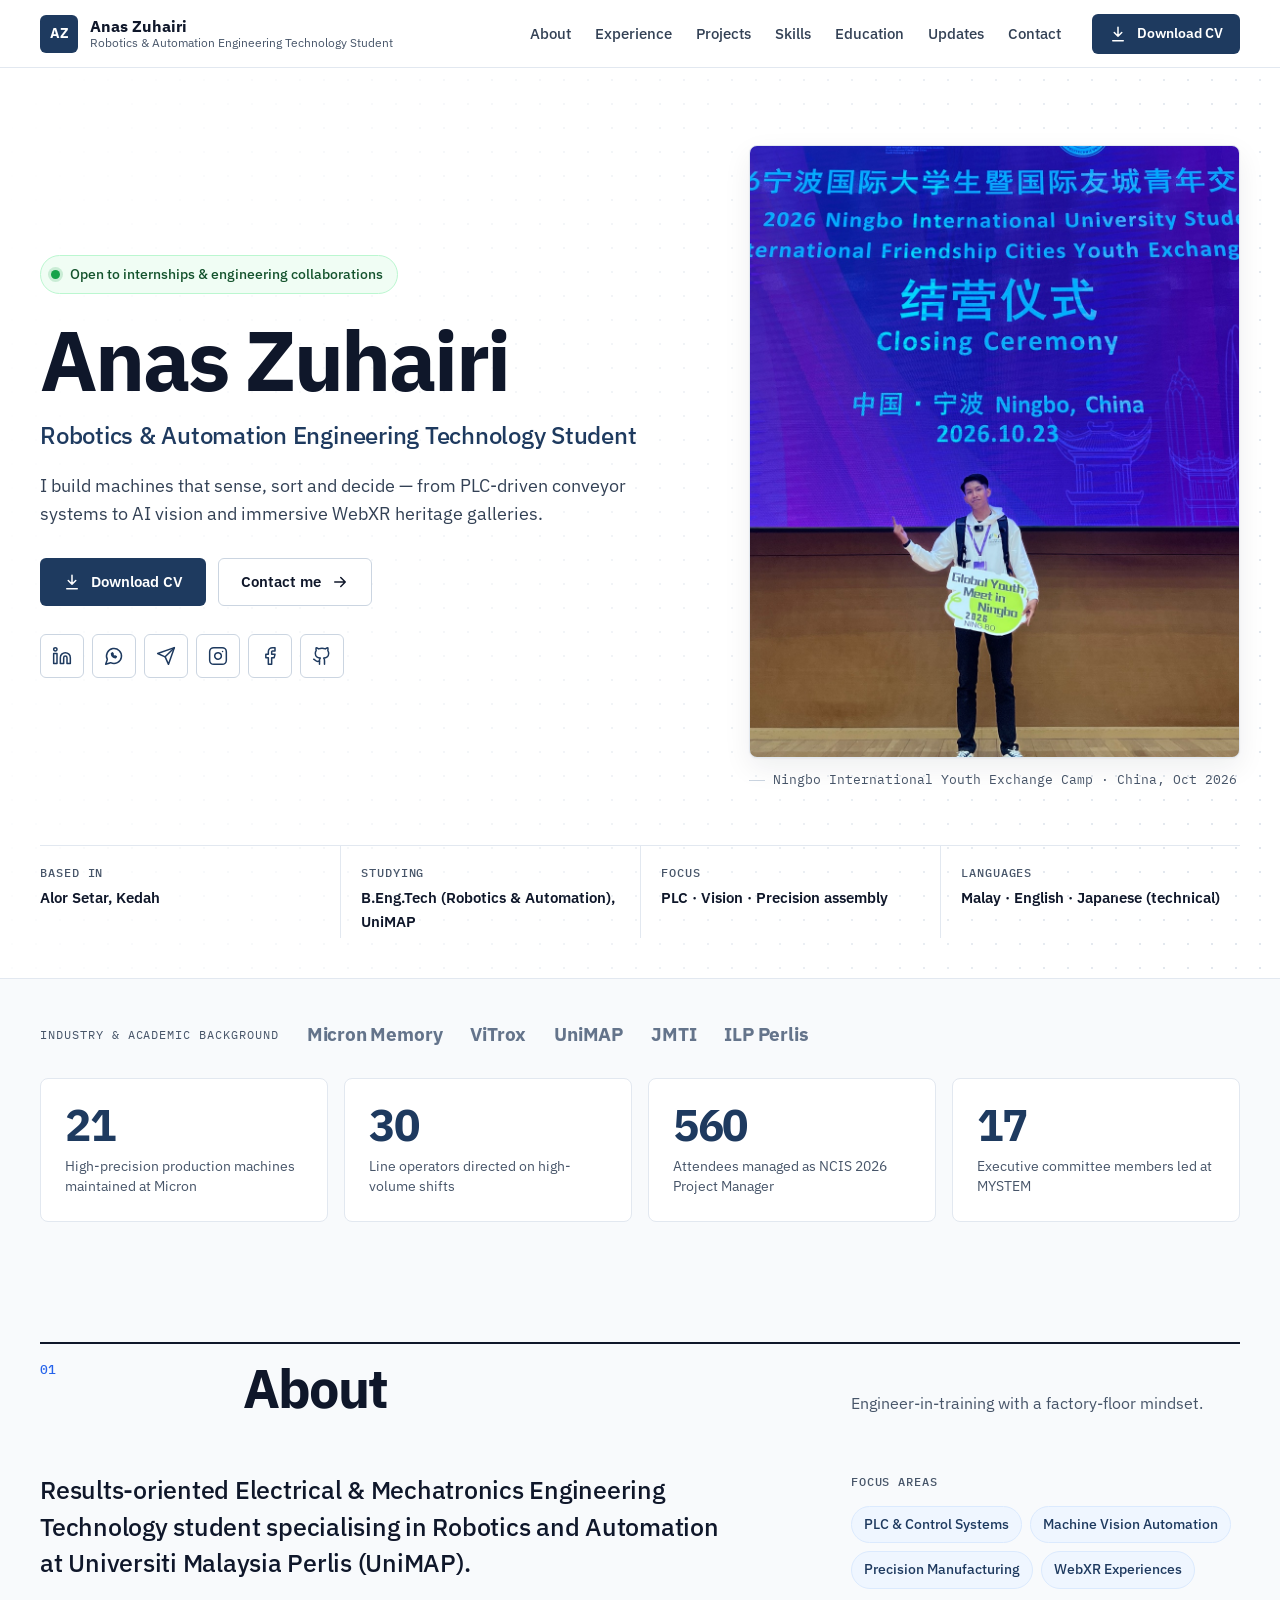
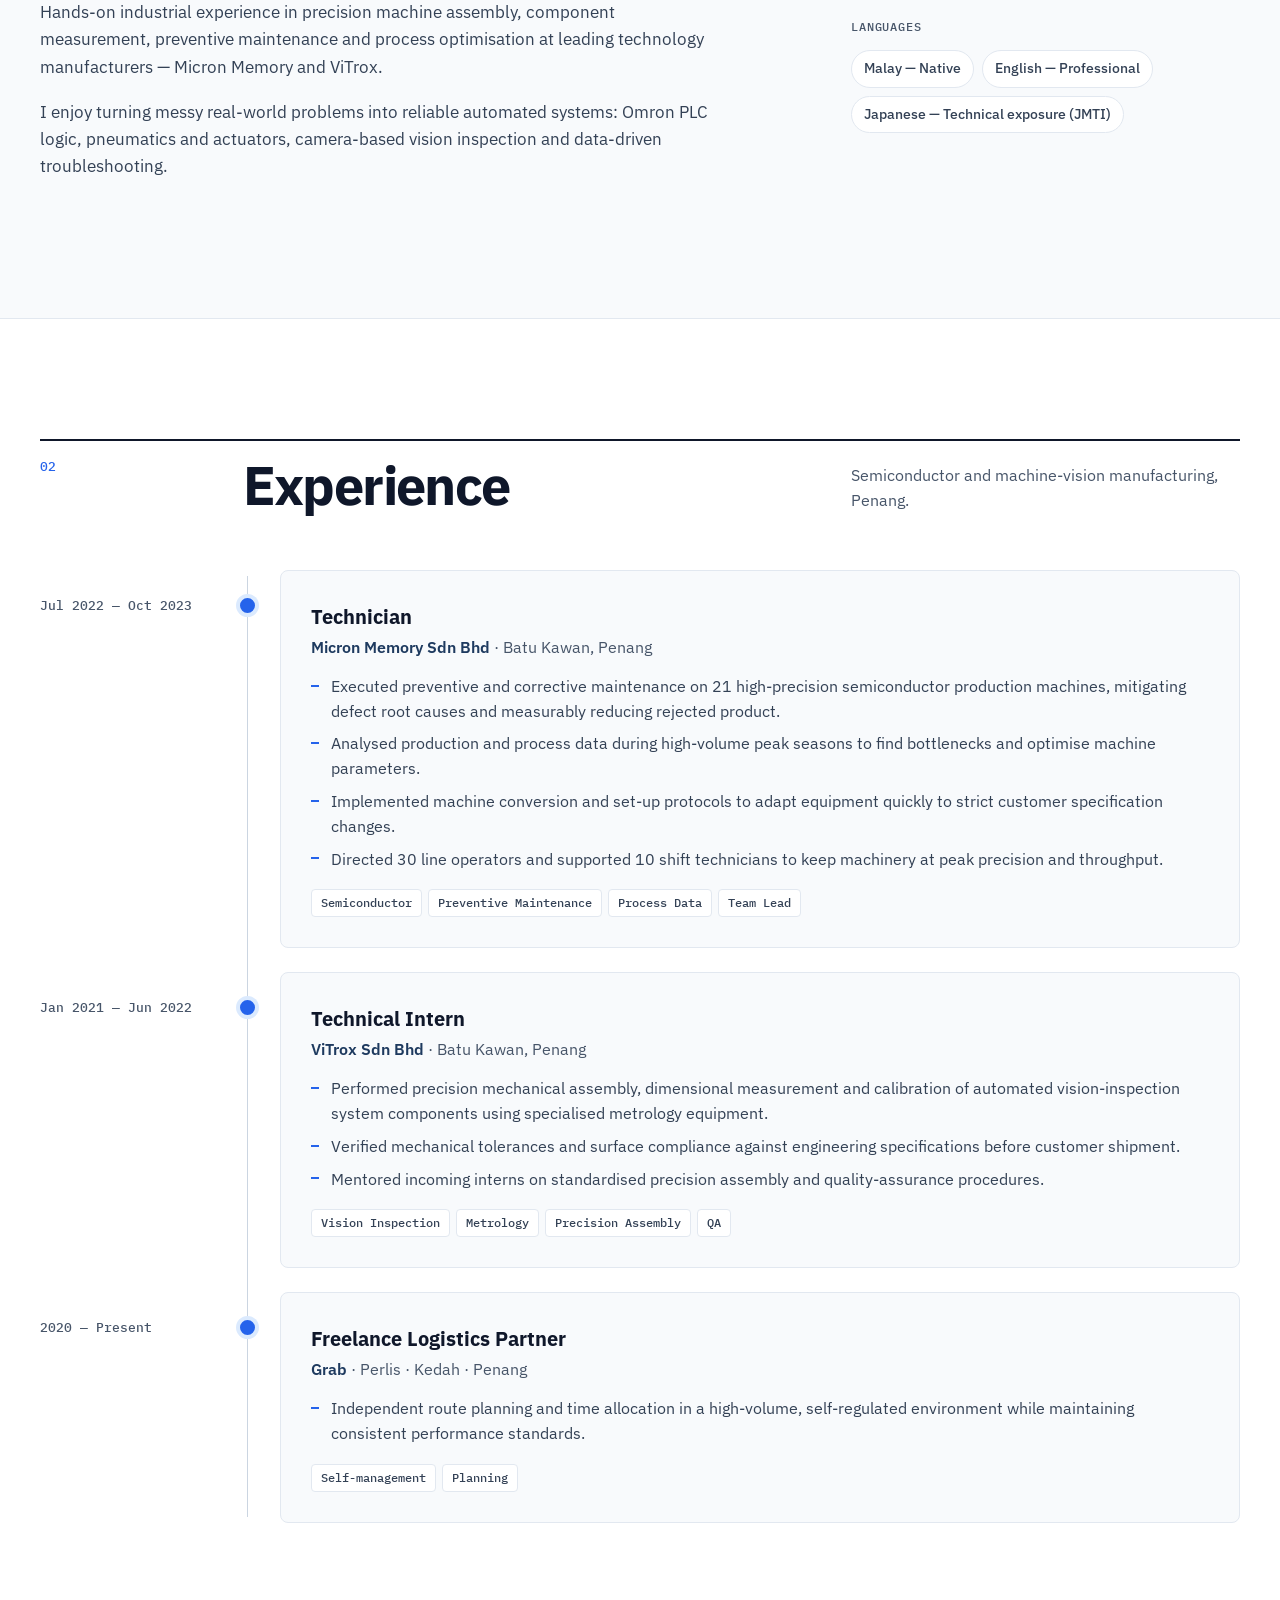
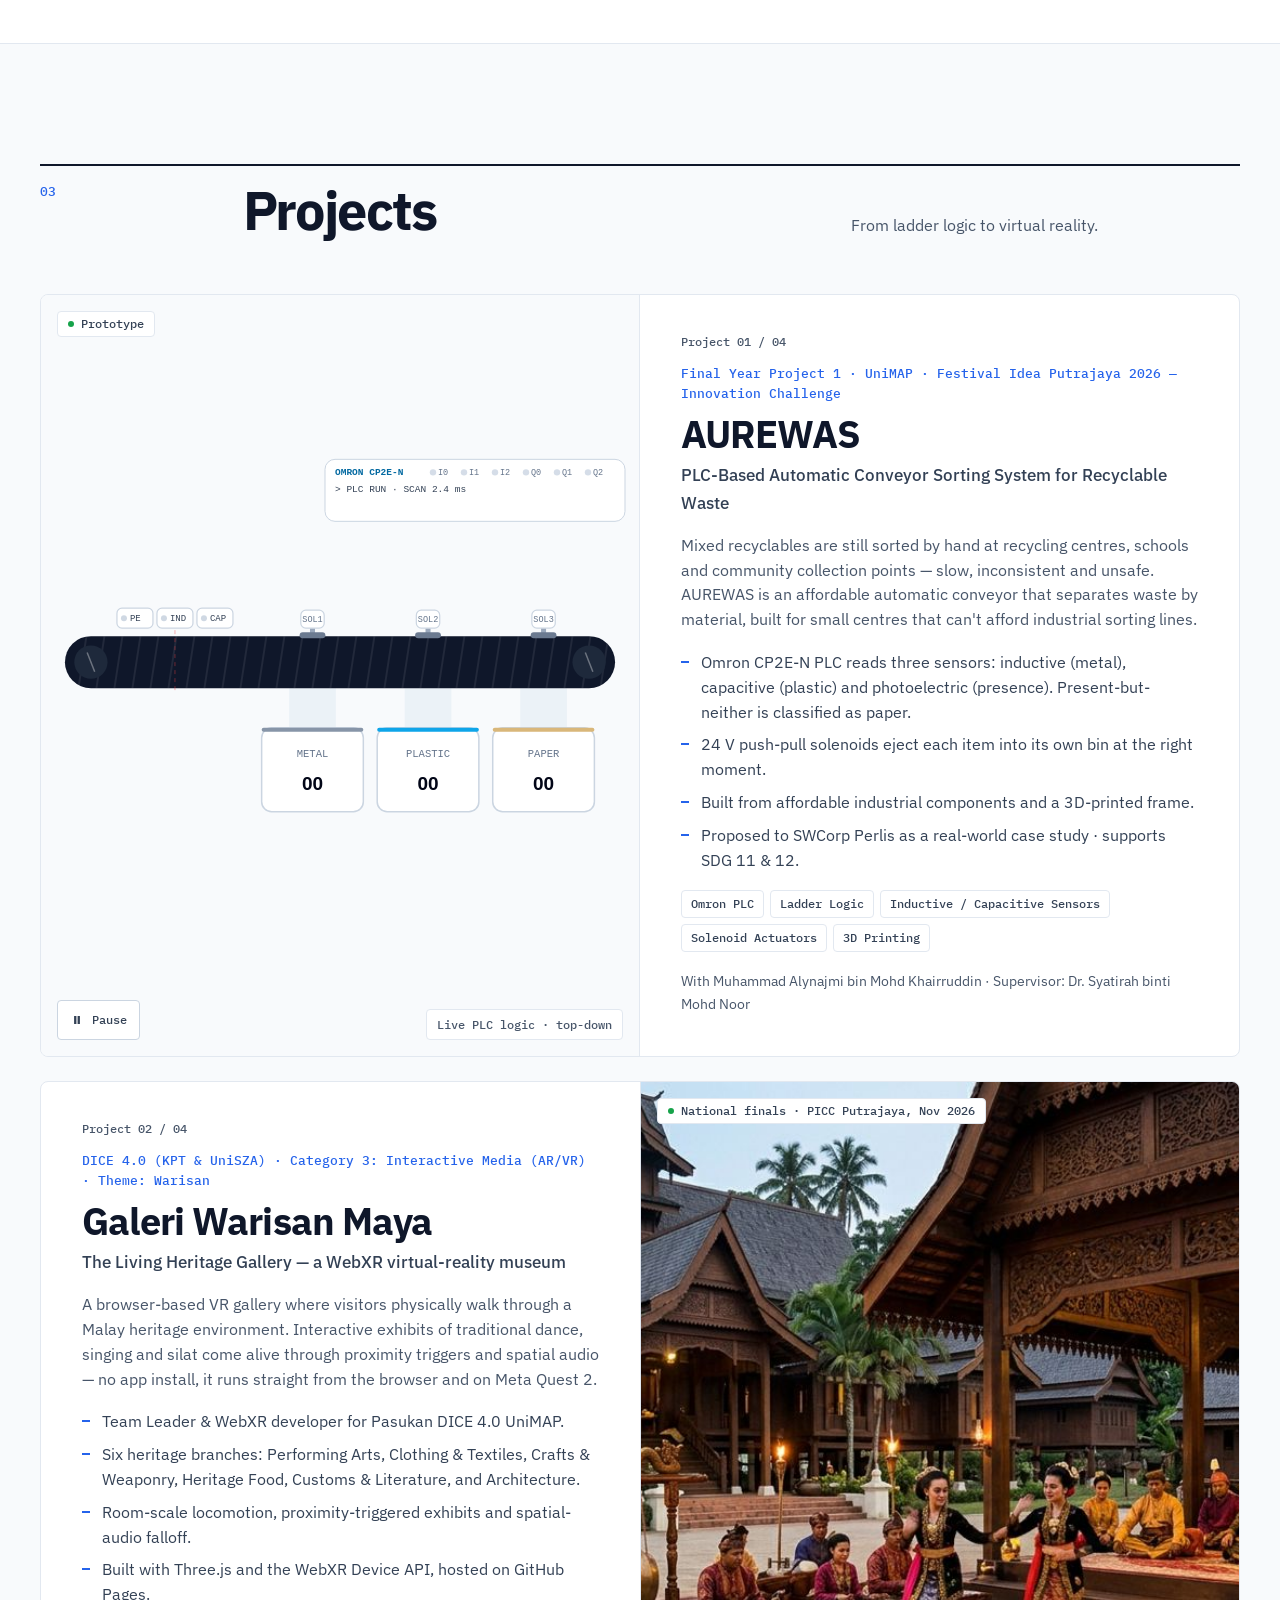
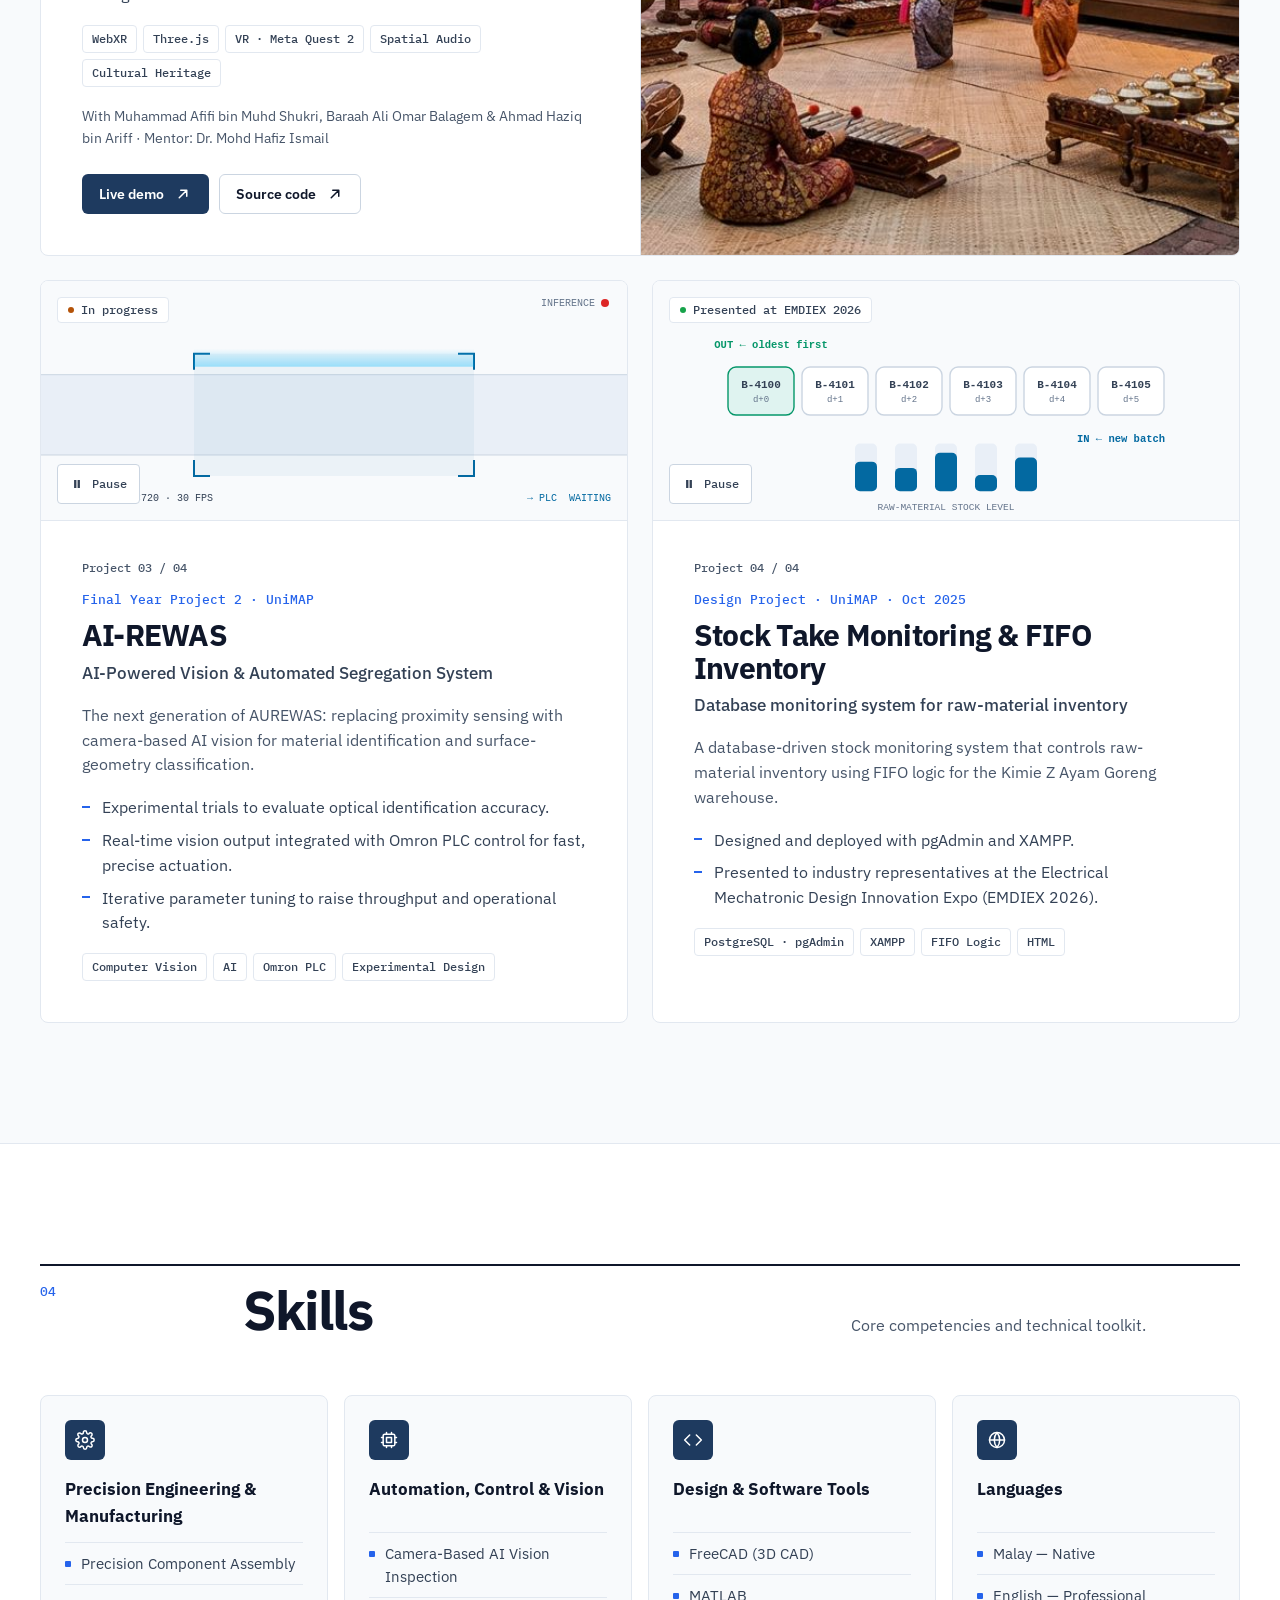
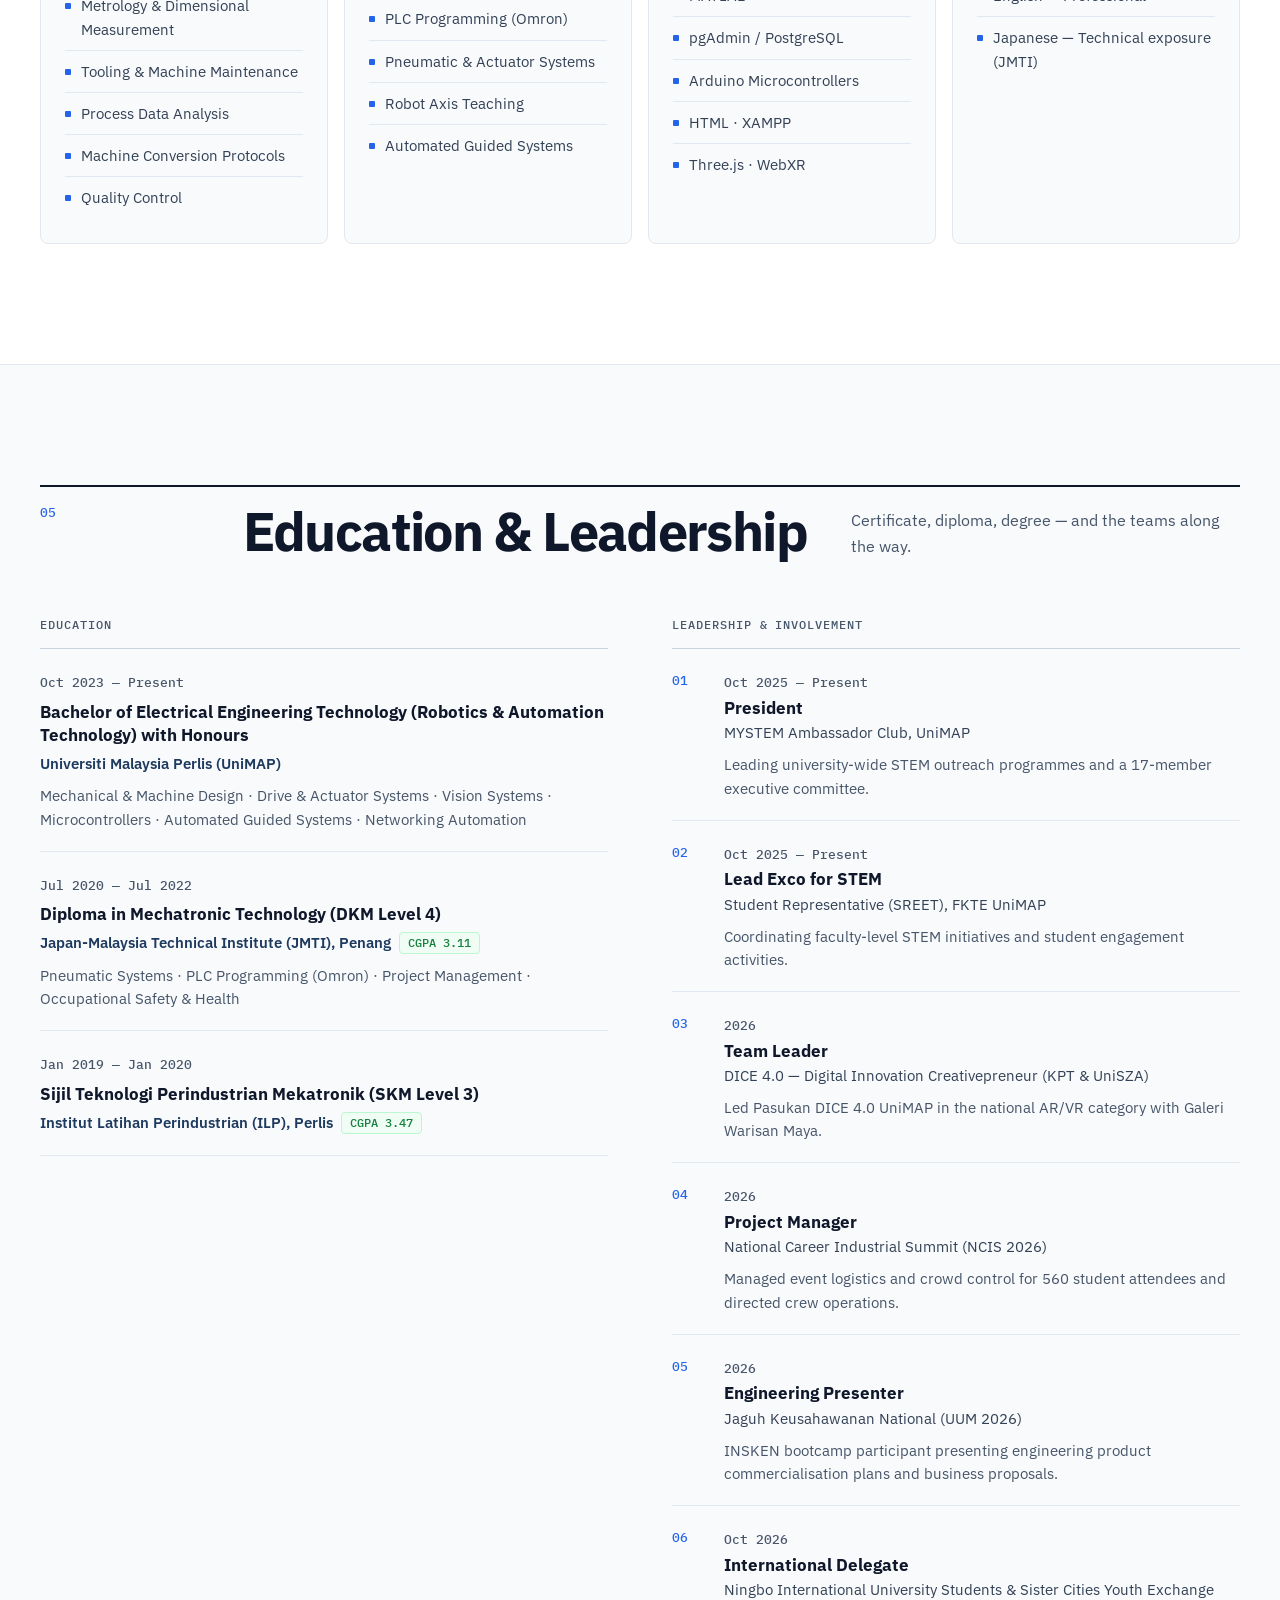
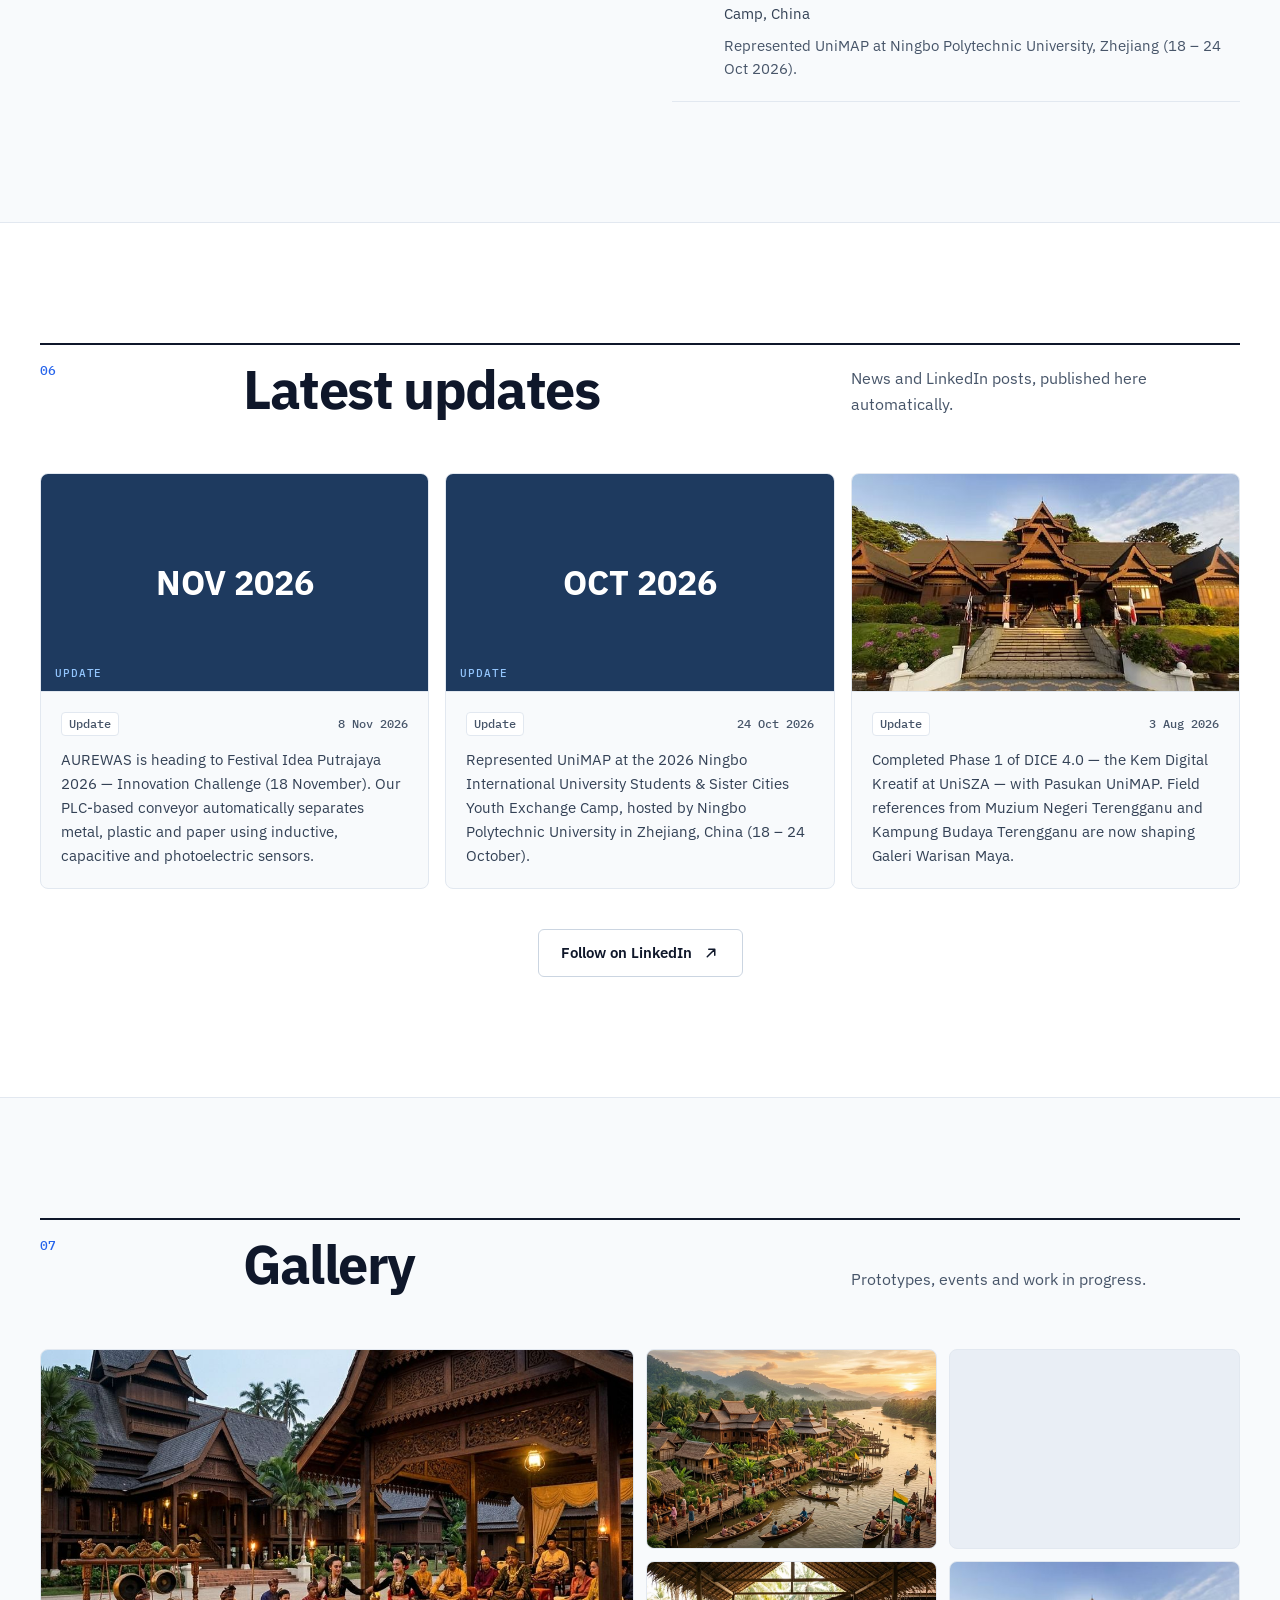
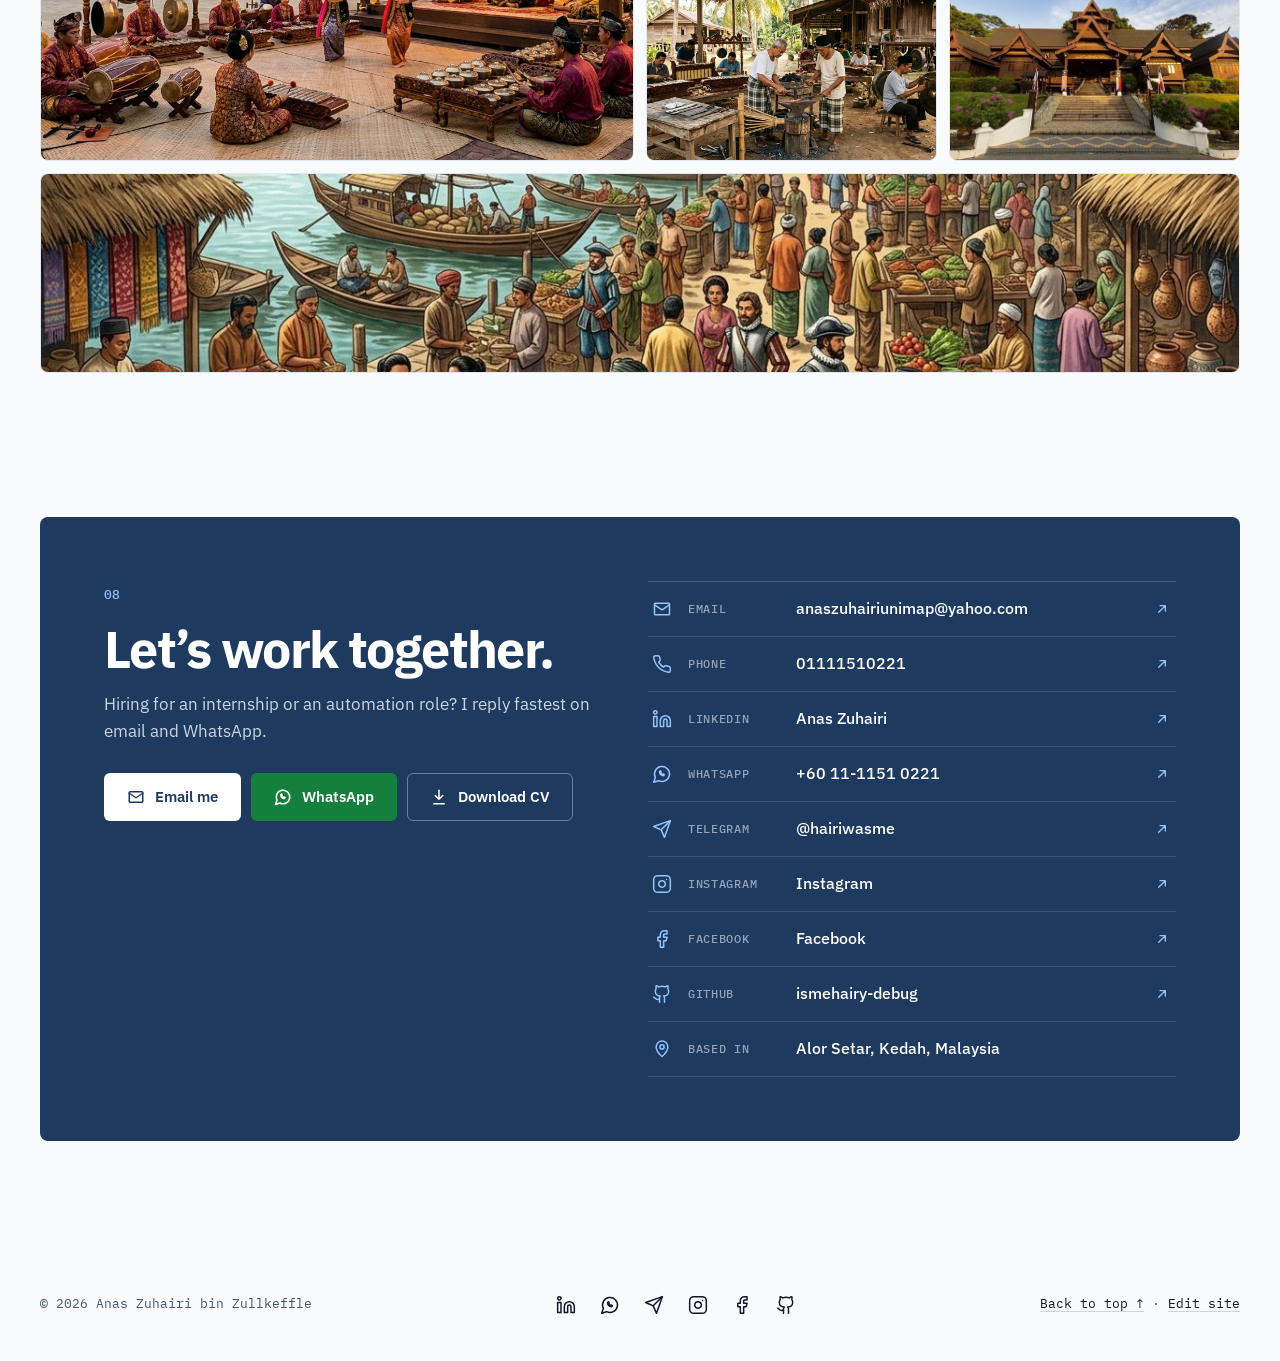
==== commit 836d5975: "Use custom domain anaszuhairi.com for canonical, share and sitemap URLs Point canonical, Open Graph," ====
--- a/index.html
+++ b/index.html
@@ -7,14 +7,14 @@
   <meta name="description" content="Anas Zuhairi bin Zullkeffle — Robotics & Automation engineering technology student at UniMAP (Malaysia) with 2+ years of semiconductor and machine-vision industry experience at Micron and ViTrox. PLC automation, machine vision and WebXR projects. Open to internships.">
   <meta name="author" content="Anas Zuhairi bin Zullkeffle">
   <meta name="robots" content="index, follow, max-image-preview:large">
-  <link rel="canonical" href="https://ismehairy-debug.github.io/ANAS-ZUHAIRI-PROFILE/">
+  <link rel="canonical" href="https://anaszuhairi.com/">
   <meta name="theme-color" content="#1E3A5F">
   <meta property="og:type" content="profile">
   <meta property="og:site_name" content="Anas Zuhairi — Portfolio">
   <meta property="og:title" content="Anas Zuhairi — Robotics & Automation Engineering Student">
   <meta property="og:description" content="PLC automation, machine vision and precision manufacturing. Industry experience at Micron and ViTrox. Projects: AUREWAS, AI-REWAS, Galeri Warisan Maya.">
-  <meta property="og:url" content="https://ismehairy-debug.github.io/ANAS-ZUHAIRI-PROFILE/">
-  <meta property="og:image" content="https://ismehairy-debug.github.io/ANAS-ZUHAIRI-PROFILE/assets/uploads/2026/img-2008-0zqoq.jpg">
+  <meta property="og:url" content="https://anaszuhairi.com/">
+  <meta property="og:image" content="https://anaszuhairi.com/assets/uploads/2026/img-2008-0zqoq.jpg">
   <meta property="profile:first_name" content="Anas Zuhairi">
   <meta property="profile:last_name" content="Zullkeffle">
   <meta name="twitter:card" content="summary_large_image">
@@ -31,8 +31,8 @@
     "name": "Anas Zuhairi bin Zullkeffle",
     "alternateName": "Anas Zuhairi",
     "jobTitle": "Robotics & Automation Engineering Technology Student",
-    "url": "https://ismehairy-debug.github.io/ANAS-ZUHAIRI-PROFILE/",
-    "image": "https://ismehairy-debug.github.io/ANAS-ZUHAIRI-PROFILE/assets/uploads/2026/img-2008-0zqoq.jpg",
+    "url": "https://anaszuhairi.com/",
+    "image": "https://anaszuhairi.com/assets/uploads/2026/img-2008-0zqoq.jpg",
     "email": "mailto:anaszuhairiunimap@yahoo.com",
     "address": { "@type": "PostalAddress", "addressLocality": "Alor Setar", "addressRegion": "Kedah", "addressCountry": "MY" },
     "alumniOf": [
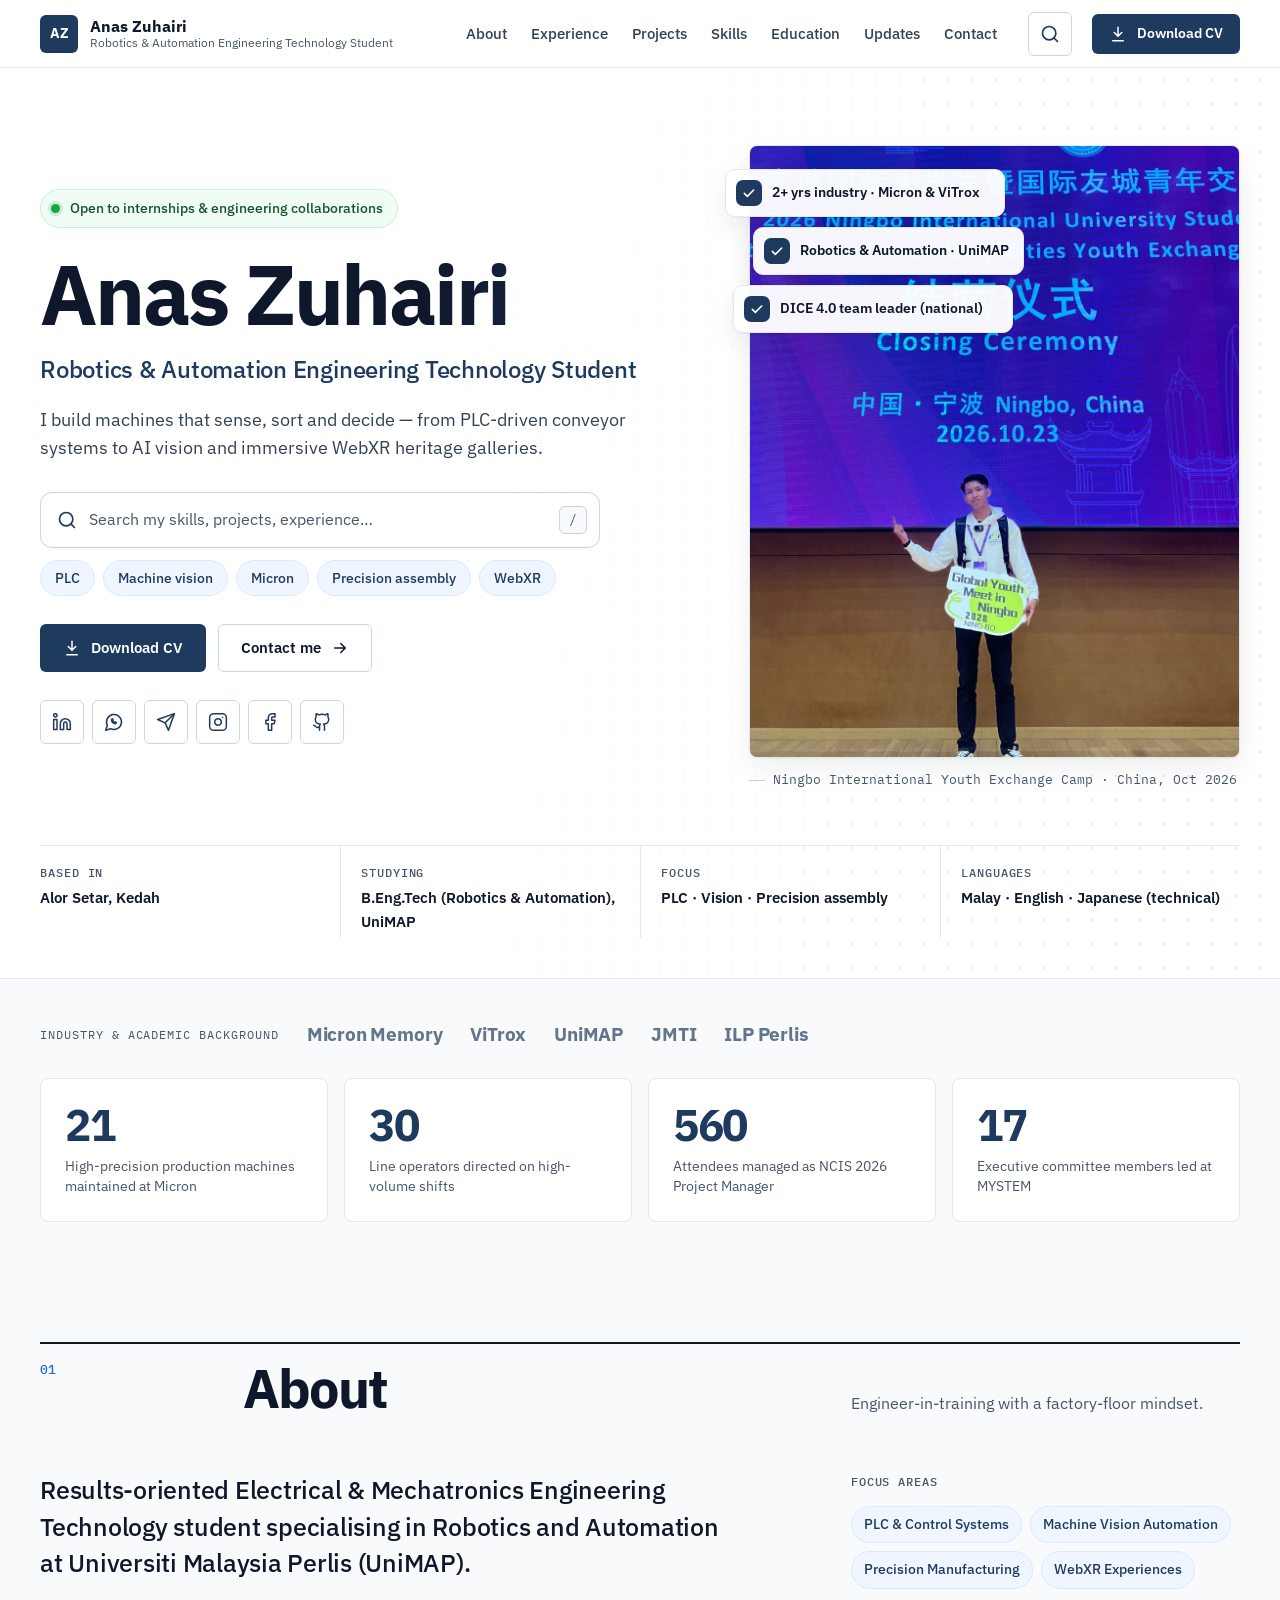
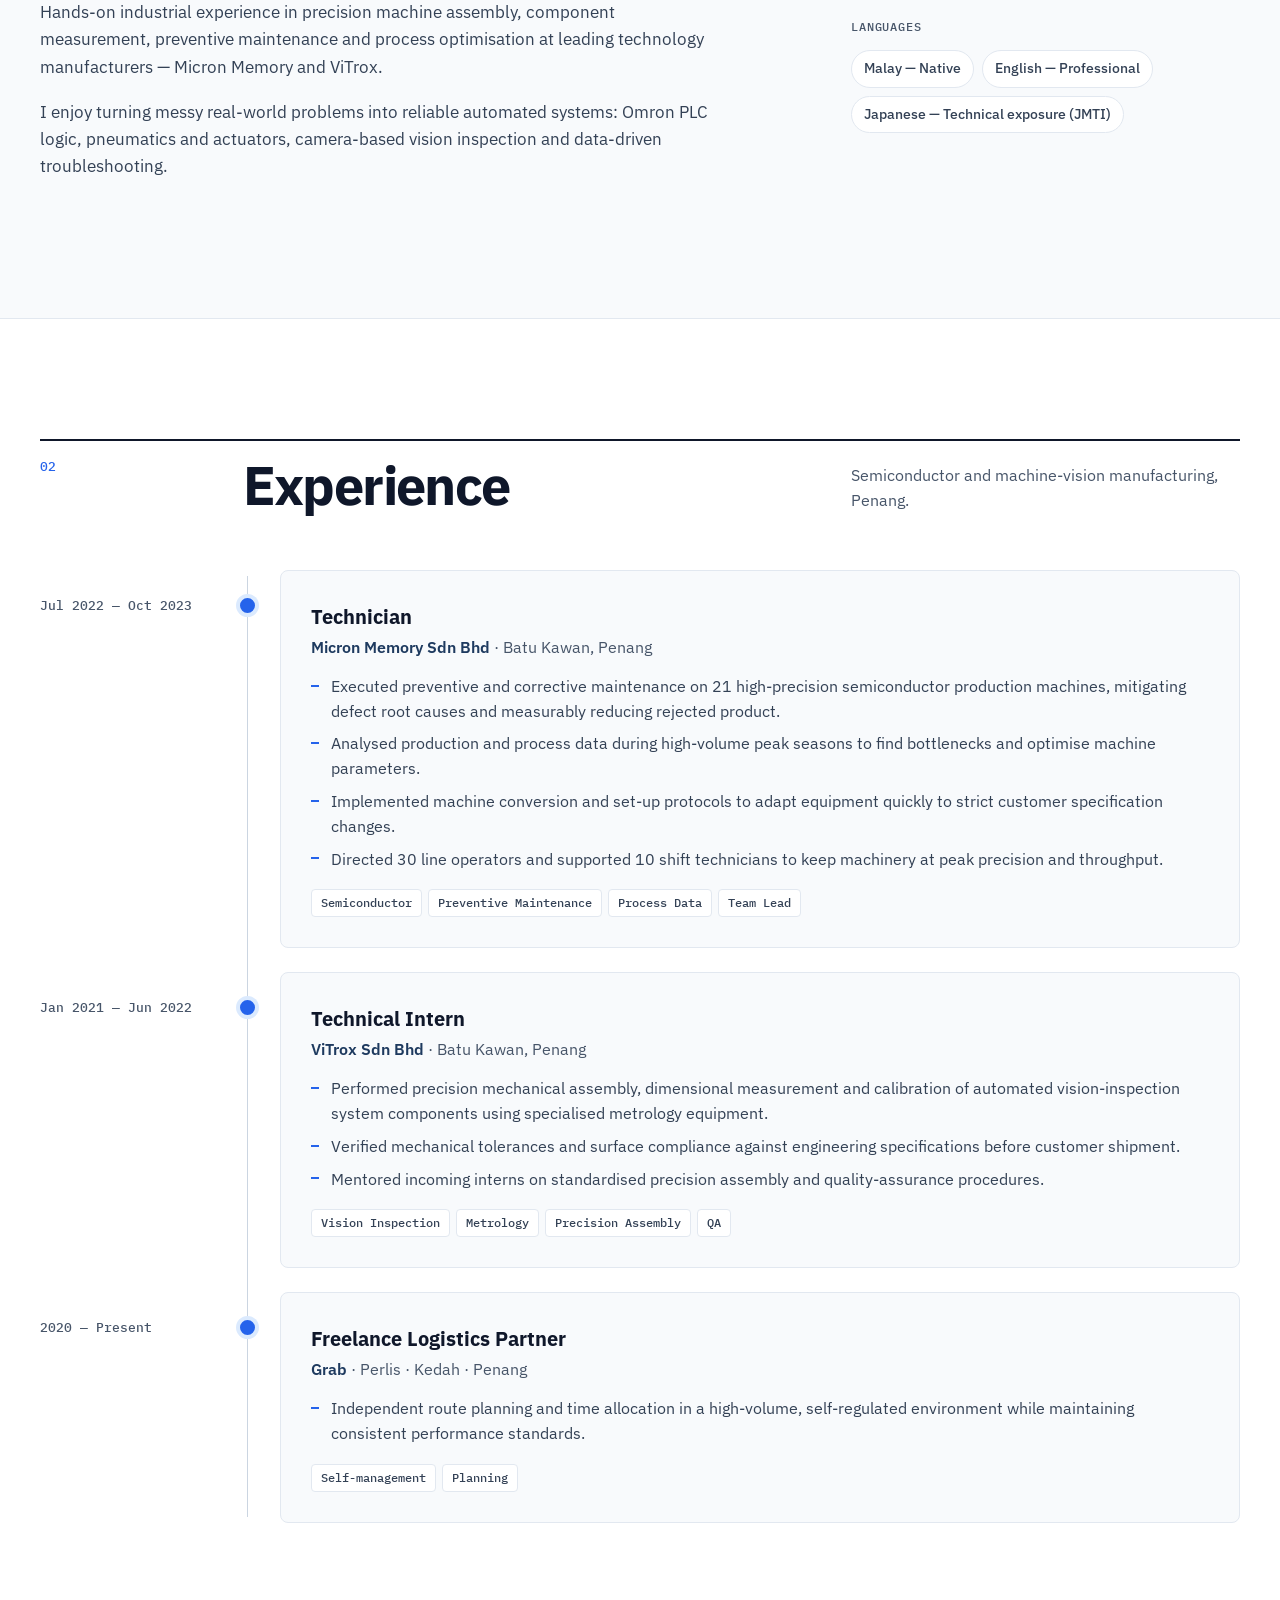
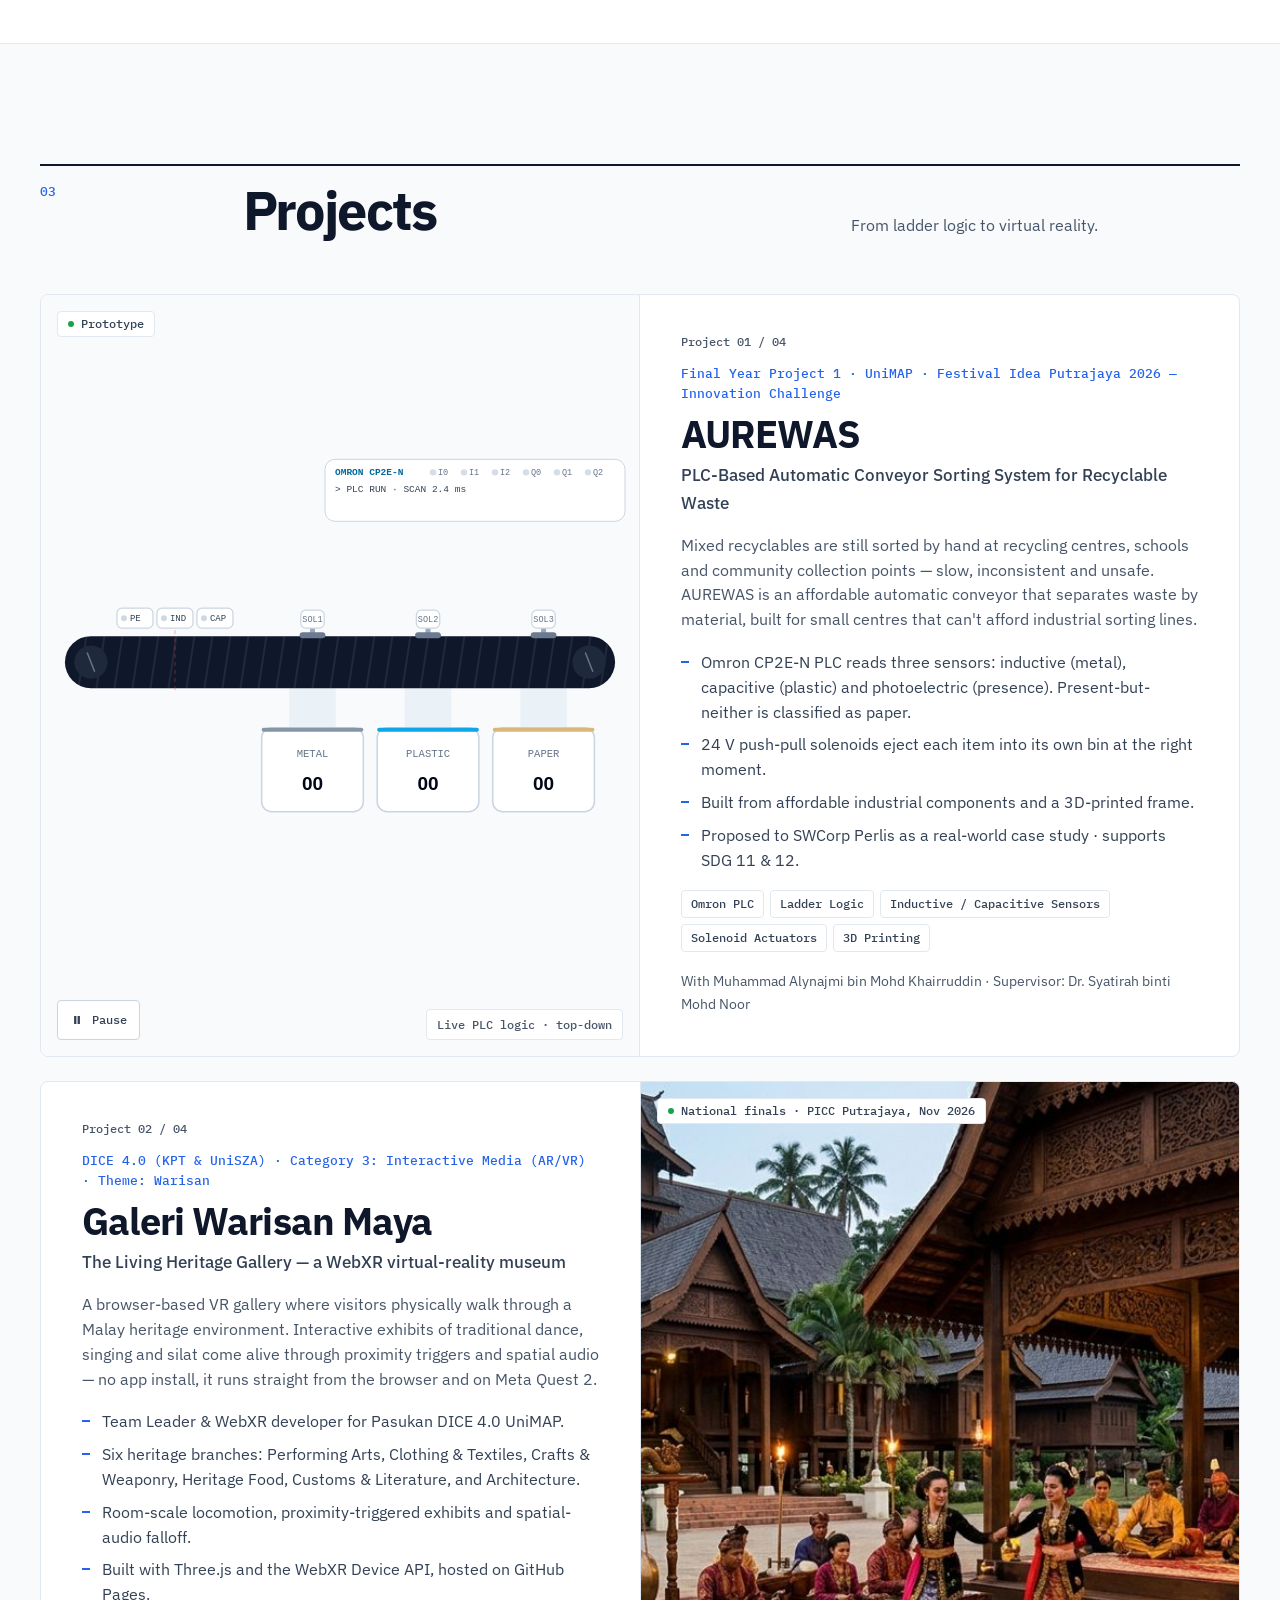
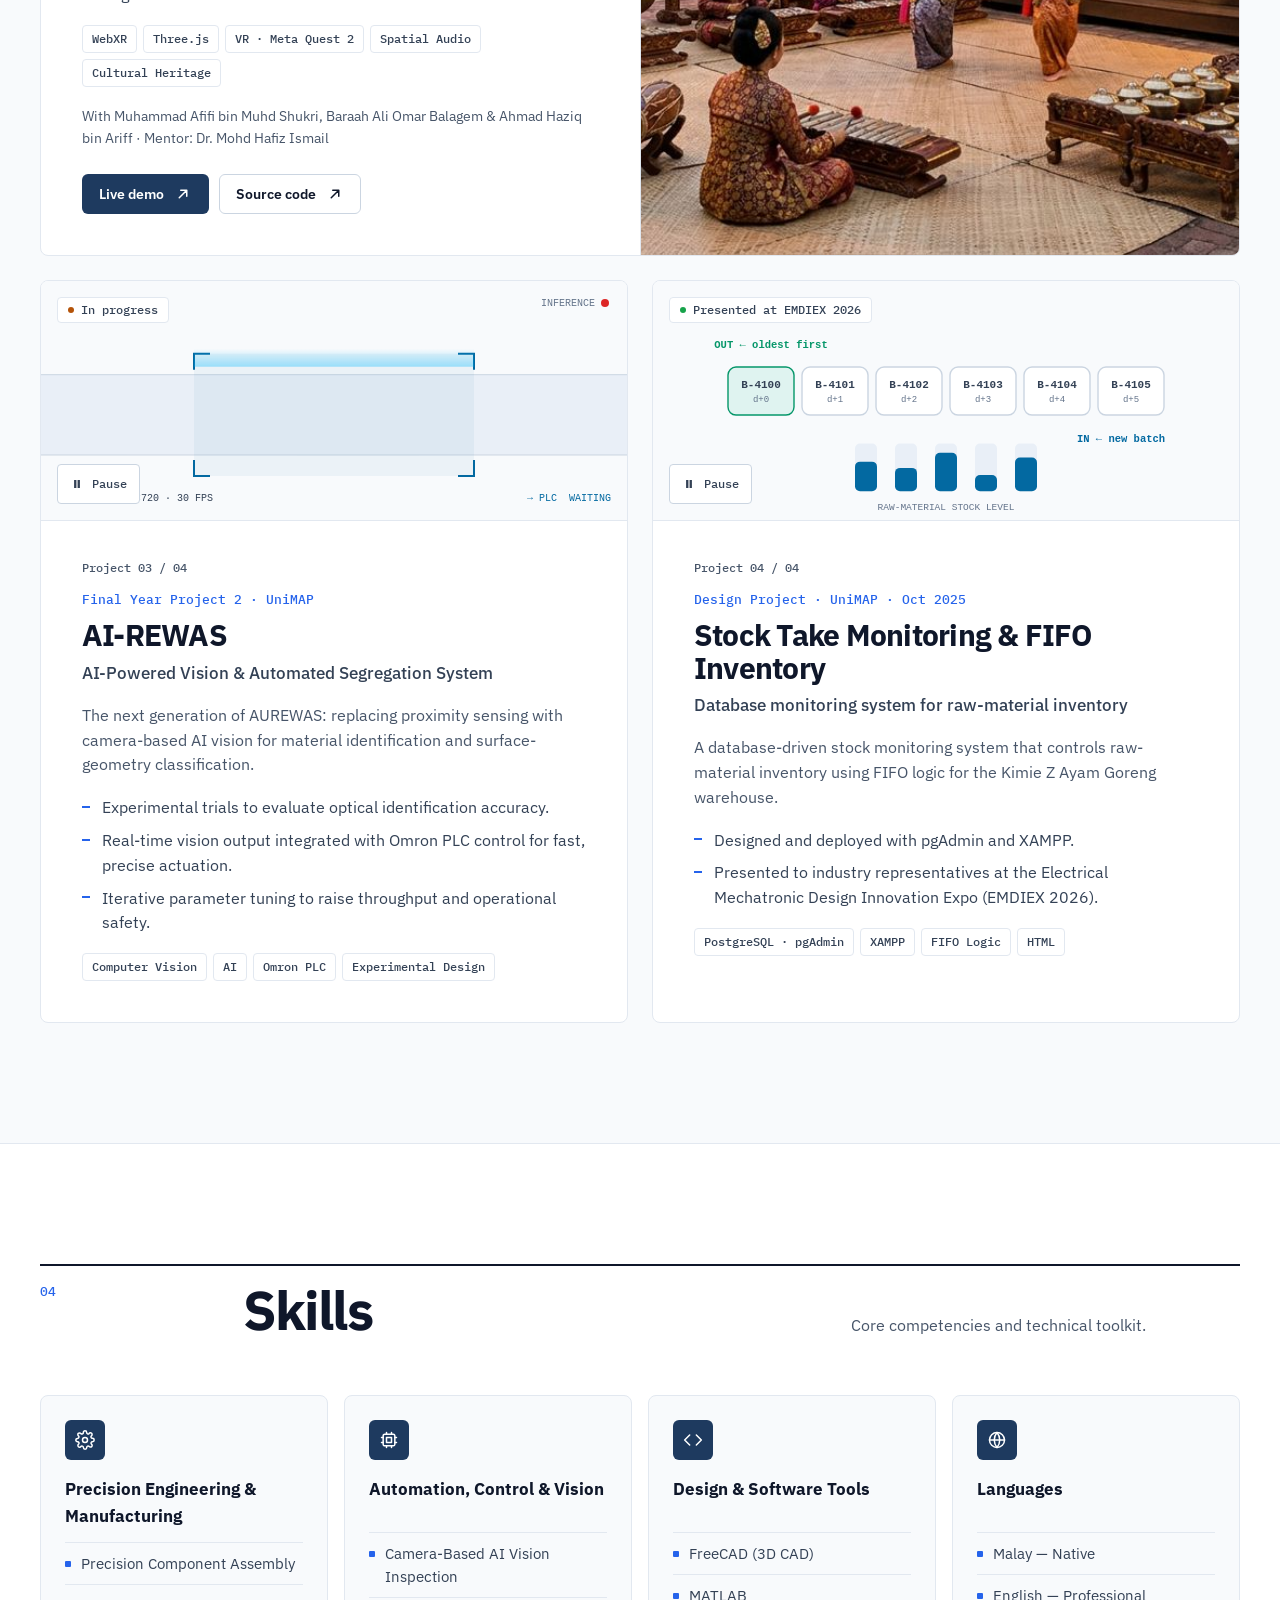
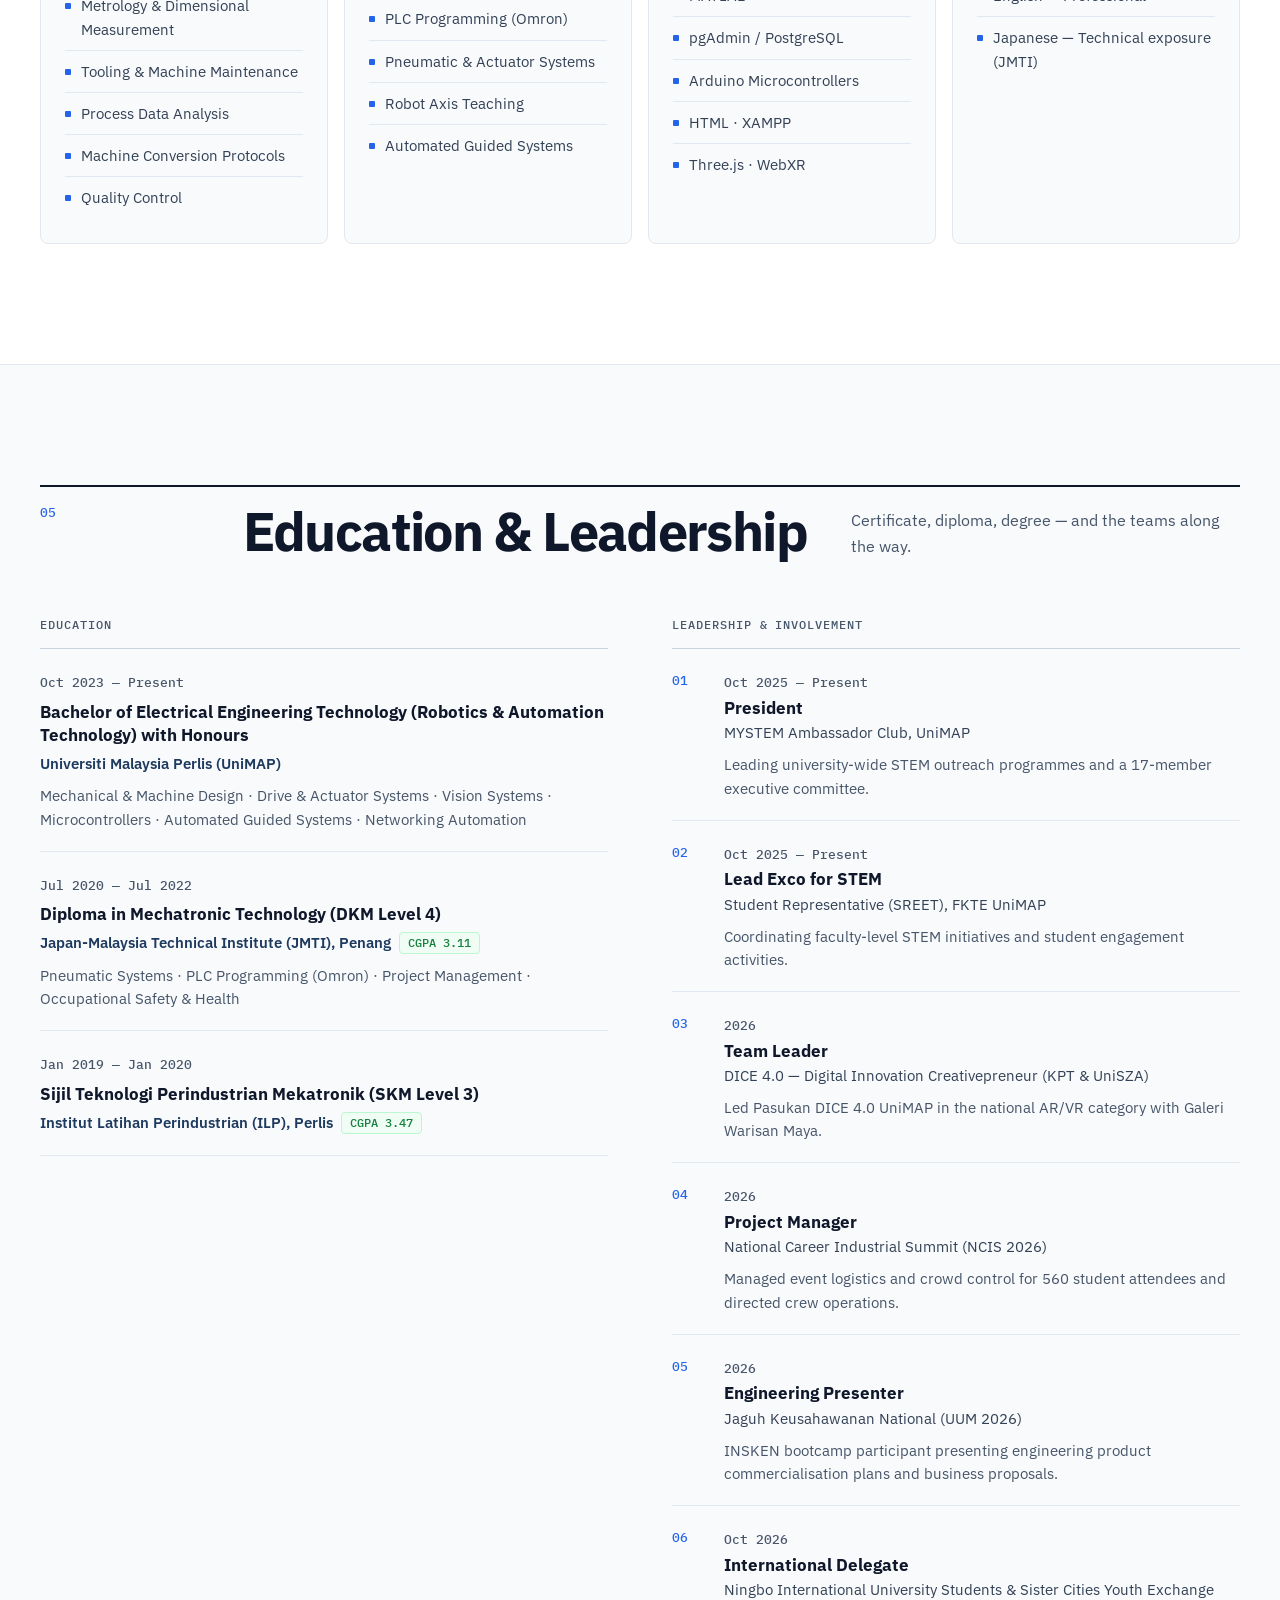
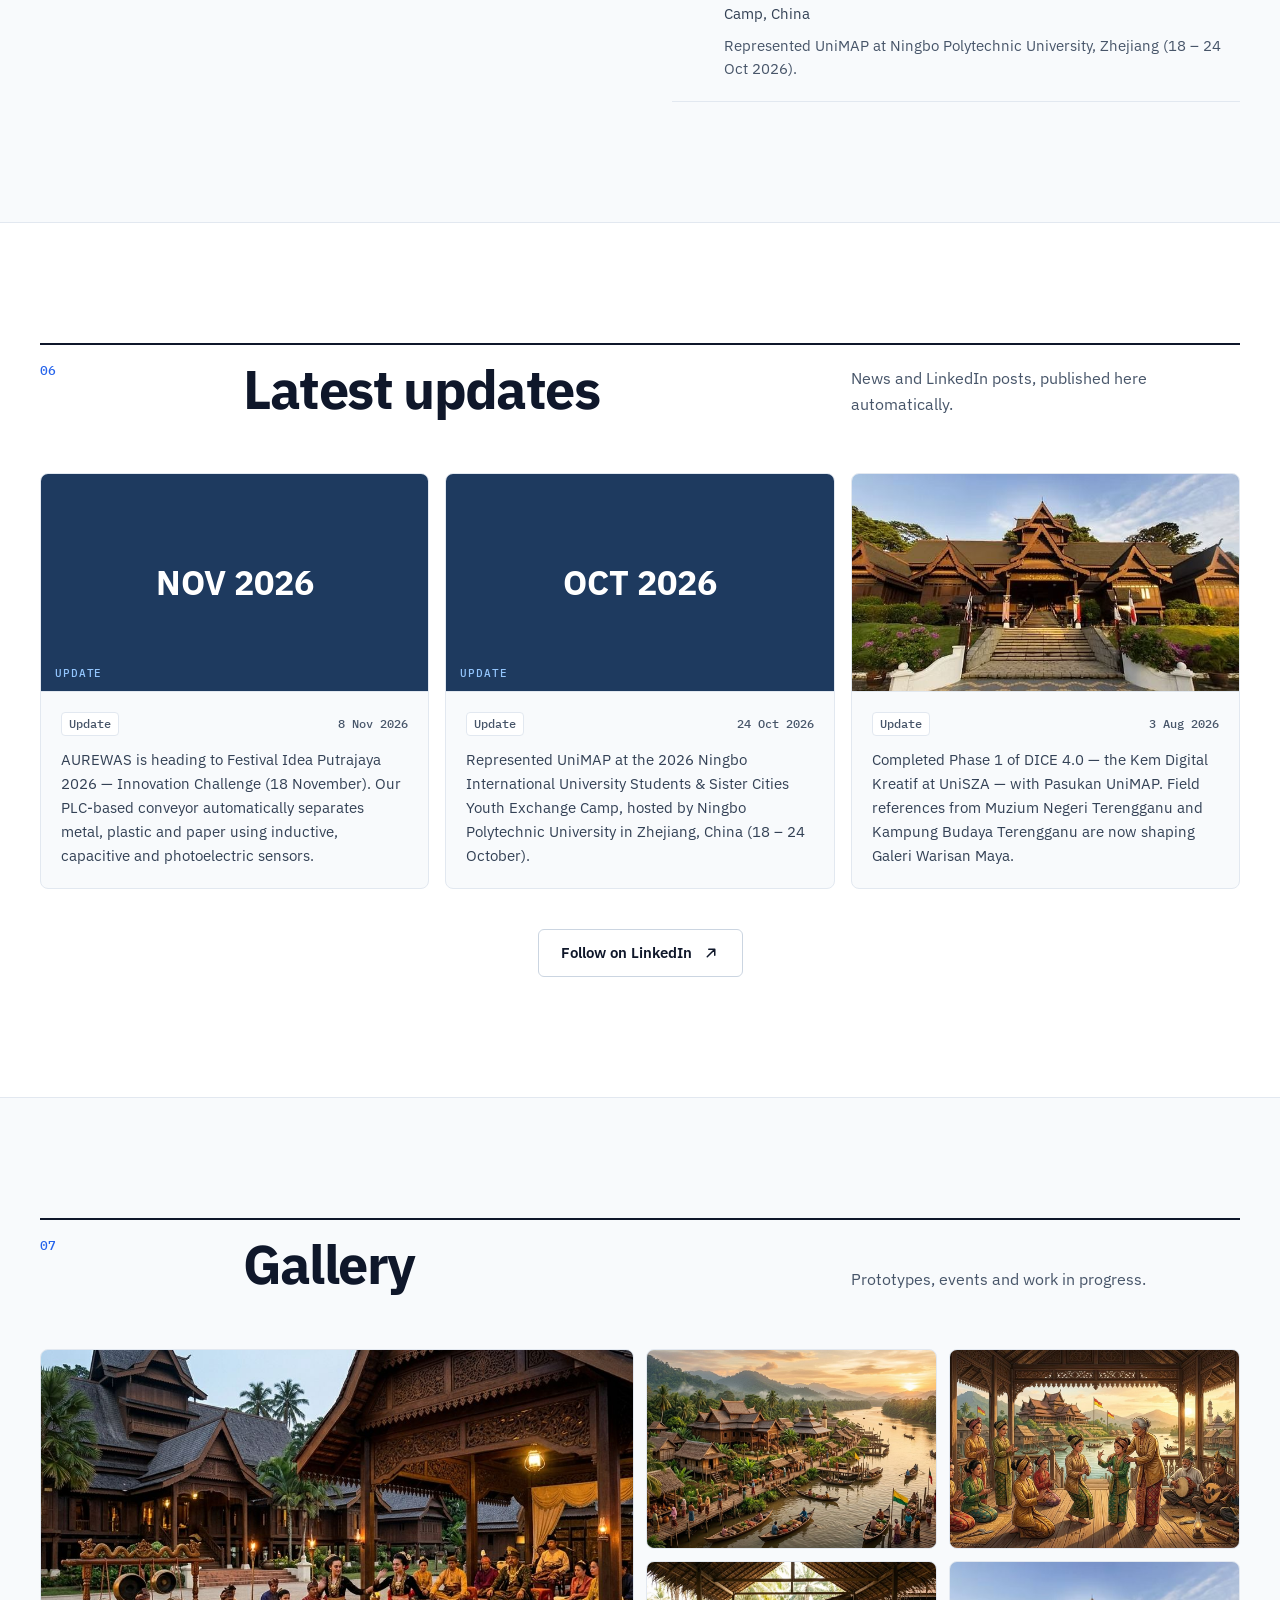
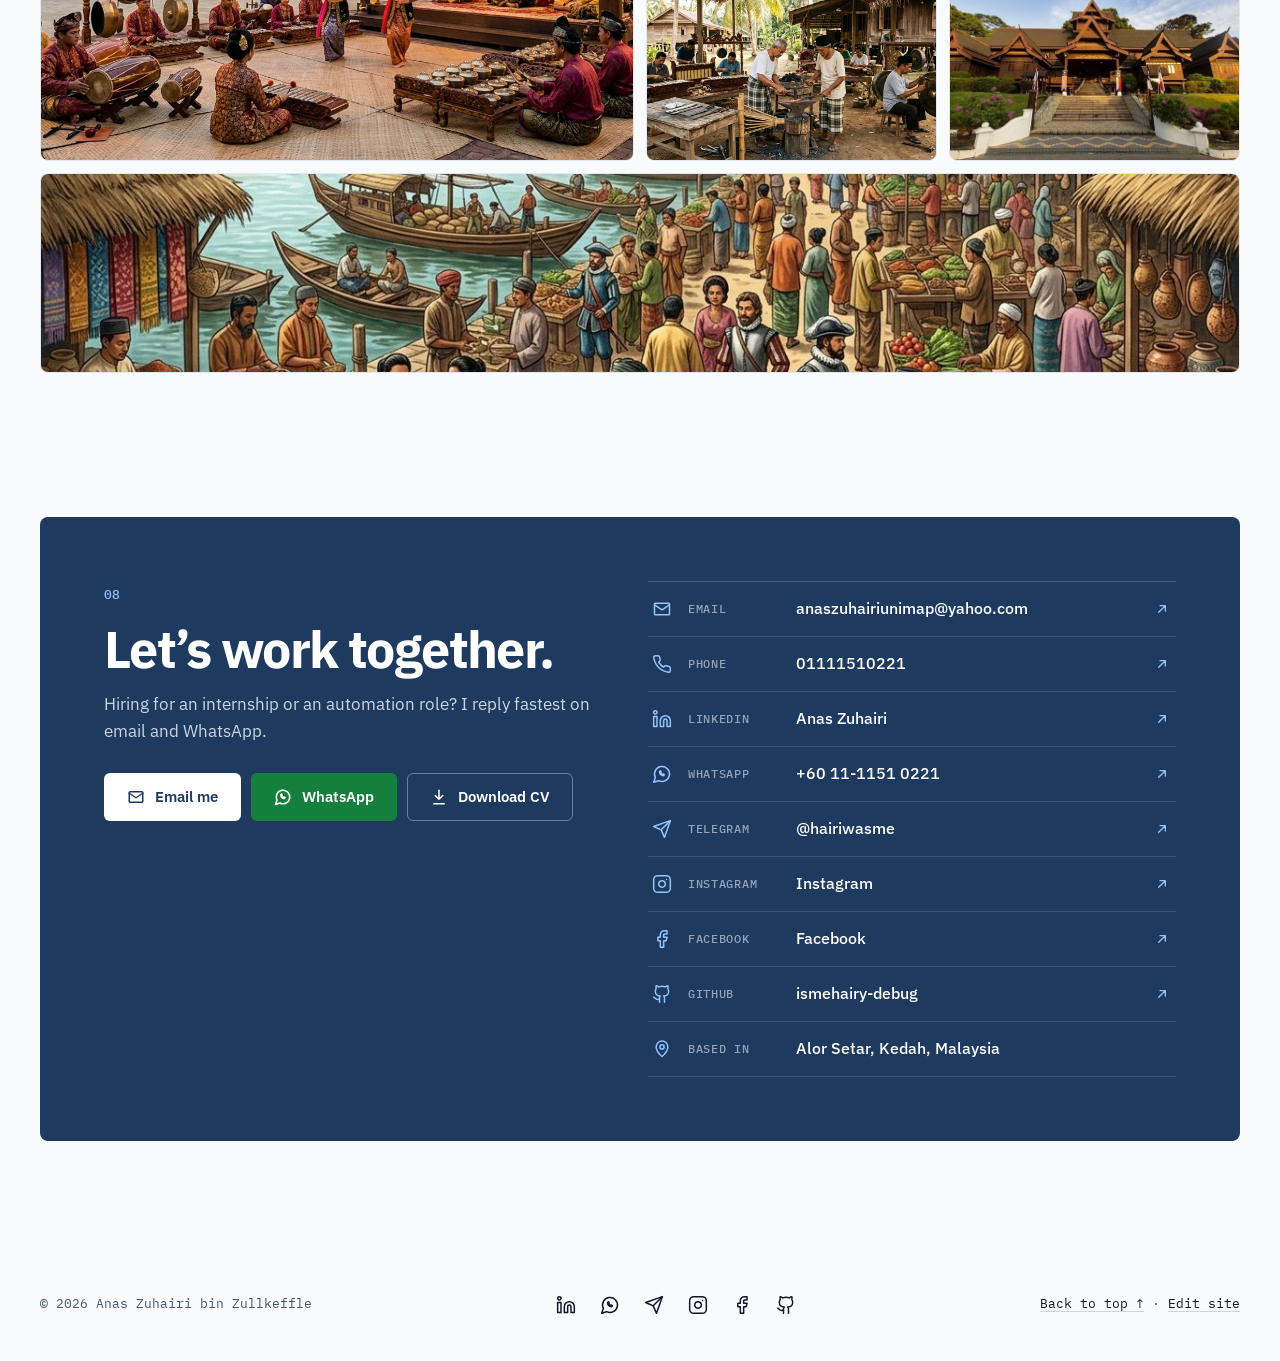
==== commit 791d1b8f: "Recruiter mode: profile search, photo badges, phone bottom bar Guided by the UI/UX Pro Max skill (bo" ====
--- a/index.html
+++ b/index.html
@@ -7,14 +7,14 @@
   <meta name="description" content="Anas Zuhairi bin Zullkeffle — Robotics & Automation engineering technology student at UniMAP (Malaysia) with 2+ years of semiconductor and machine-vision industry experience at Micron and ViTrox. PLC automation, machine vision and WebXR projects. Open to internships.">
   <meta name="author" content="Anas Zuhairi bin Zullkeffle">
   <meta name="robots" content="index, follow, max-image-preview:large">
-  <link rel="canonical" href="https://anaszuhairi.com/">
+  <link rel="canonical" href="https://ismehairy-debug.github.io/ANAS-ZUHAIRI-PROFILE/">
   <meta name="theme-color" content="#1E3A5F">
   <meta property="og:type" content="profile">
   <meta property="og:site_name" content="Anas Zuhairi — Portfolio">
   <meta property="og:title" content="Anas Zuhairi — Robotics & Automation Engineering Student">
   <meta property="og:description" content="PLC automation, machine vision and precision manufacturing. Industry experience at Micron and ViTrox. Projects: AUREWAS, AI-REWAS, Galeri Warisan Maya.">
-  <meta property="og:url" content="https://anaszuhairi.com/">
-  <meta property="og:image" content="https://anaszuhairi.com/assets/uploads/2026/img-2008-0zqoq.jpg">
+  <meta property="og:url" content="https://ismehairy-debug.github.io/ANAS-ZUHAIRI-PROFILE/">
+  <meta property="og:image" content="https://ismehairy-debug.github.io/ANAS-ZUHAIRI-PROFILE/assets/uploads/2026/img-2008-0zqoq.jpg">
   <meta property="profile:first_name" content="Anas Zuhairi">
   <meta property="profile:last_name" content="Zullkeffle">
   <meta name="twitter:card" content="summary_large_image">
@@ -31,8 +31,8 @@
     "name": "Anas Zuhairi bin Zullkeffle",
     "alternateName": "Anas Zuhairi",
     "jobTitle": "Robotics & Automation Engineering Technology Student",
-    "url": "https://anaszuhairi.com/",
-    "image": "https://anaszuhairi.com/assets/uploads/2026/img-2008-0zqoq.jpg",
+    "url": "https://ismehairy-debug.github.io/ANAS-ZUHAIRI-PROFILE/",
+    "image": "https://ismehairy-debug.github.io/ANAS-ZUHAIRI-PROFILE/assets/uploads/2026/img-2008-0zqoq.jpg",
     "email": "mailto:anaszuhairiunimap@yahoo.com",
     "address": { "@type": "PostalAddress", "addressLocality": "Alor Setar", "addressRegion": "Kedah", "addressCountry": "MY" },
     "alumniOf": [
@@ -66,6 +66,9 @@
         <a href="#updates">Updates</a>
         <a href="#contact">Contact</a>
       </nav>
+      <button class="nav__search" type="button" data-open-search aria-haspopup="dialog" aria-label="Search profile">
+        <svg viewBox="0 0 24 24" aria-hidden="true"><path d="M11 19a8 8 0 1 0 0-16 8 8 0 0 0 0 16zM21 21l-4.3-4.3"/></svg>
+      </button>
       <a class="btn btn--primary btn--sm nav__cv" id="nav-cv" href="#contact">
         <svg viewBox="0 0 24 24" aria-hidden="true"><path d="M12 3v12M7 10l5 5 5-5M5 21h14"/></svg>
         <span>Download CV</span>
@@ -84,6 +87,14 @@
           <h1 class="hero__name reveal" id="hero-name" data-bind="profile.shortName">Anas Zuhairi</h1>
           <p class="hero__role reveal" data-bind="profile.headline">Robotics & Automation Engineering Technology Student</p>
           <p class="hero__tagline reveal" data-bind="profile.tagline">I build machines that sense, sort and decide — from PLC-driven conveyor systems to AI vision and immersive WebXR heritage galleries.</p>
+          <div class="finder reveal">
+            <button class="finder__btn" type="button" data-open-search aria-haspopup="dialog">
+              <svg viewBox="0 0 24 24" aria-hidden="true"><path d="M11 19a8 8 0 1 0 0-16 8 8 0 0 0 0 16zM21 21l-4.3-4.3"/></svg>
+              <span class="finder__ph">Search my skills, projects, experience…</span>
+              <kbd class="finder__kbd mono" aria-hidden="true">/</kbd>
+            </button>
+            <div class="finder__chips" id="finder-chips" aria-label="Popular searches"></div>
+          </div>
           <div class="hero__ctas reveal">
             <a class="btn btn--primary" id="hero-cv" href="#contact">
               <svg viewBox="0 0 24 24" aria-hidden="true"><path d="M12 3v12M7 10l5 5 5-5M5 21h14"/></svg><span>Download CV</span>
@@ -97,6 +108,7 @@
             <img class="photo" alt="" hidden>
             <div class="photo__fallback" aria-hidden="true"><span data-bind="profile.initials">AZ</span></div>
           </div>
+          <ul class="badges" id="hero-badges" aria-label="Highlights"></ul>
           <figcaption class="photo__cap"></figcaption>
         </figure>
       </div>
@@ -240,6 +252,31 @@
     </div>
   </footer>
 
+  <!-- Profile search (opens from the hero, "/" key, or the phone bottom bar) -->
+  <div class="search" id="search" role="dialog" aria-modal="true" aria-labelledby="search-title" hidden>
+    <div class="search__panel">
+      <h2 class="sr-only" id="search-title">Search Anas Zuhairi's profile</h2>
+      <form class="search__bar" role="search" onsubmit="return false">
+        <svg viewBox="0 0 24 24" aria-hidden="true"><path d="M11 19a8 8 0 1 0 0-16 8 8 0 0 0 0 16zM21 21l-4.3-4.3"/></svg>
+        <label class="sr-only" for="search-input">Search skills, projects, experience</label>
+        <input id="search-input" type="search" inputmode="search" enterkeyhint="search" autocomplete="off" spellcheck="false" placeholder="Try “PLC”, “vision”, “Micron”…" aria-controls="search-results" aria-describedby="search-status">
+        <button class="search__close" type="button" aria-label="Close search">Esc</button>
+      </form>
+      <div class="search__chips" id="search-chips" aria-label="Suggestions"></div>
+      <p class="search__status mono" id="search-status" aria-live="polite"></p>
+      <div class="search__results" id="search-results"></div>
+    </div>
+  </div>
+
+  <!-- Phone bottom navigation (≤5 items) -->
+  <nav class="tabbar" aria-label="Quick navigation">
+    <a href="#top" data-tab="top"><svg viewBox="0 0 24 24" aria-hidden="true"><path d="M3 11l9-8 9 8M5 10v10h14V10"/></svg><span>Home</span></a>
+    <a href="#experience" data-tab="experience"><svg viewBox="0 0 24 24" aria-hidden="true"><path d="M3 7h18v13H3zM8 7V4h8v3M3 12h18"/></svg><span>Work</span></a>
+    <button type="button" class="tabbar__search" data-open-search aria-haspopup="dialog"><svg viewBox="0 0 24 24" aria-hidden="true"><path d="M11 19a8 8 0 1 0 0-16 8 8 0 0 0 0 16zM21 21l-4.3-4.3"/></svg><span>Search</span></button>
+    <a href="#projects" data-tab="projects"><svg viewBox="0 0 24 24" aria-hidden="true"><path d="M12 2l9 5v10l-9 5-9-5V7zM12 22V12M21 7l-9 5-9-5"/></svg><span>Projects</span></a>
+    <a href="#contact" data-tab="contact"><svg viewBox="0 0 24 24" aria-hidden="true"><path d="M4 5h16a1 1 0 0 1 1 1v12a1 1 0 0 1-1 1H4a1 1 0 0 1-1-1V6a1 1 0 0 1 1-1zM3 7l9 6 9-6"/></svg><span>Contact</span></a>
+  </nav>
+
   <div class="lightbox" role="dialog" aria-modal="true" aria-label="Image viewer" hidden>
     <button class="lb-btn lightbox__close" type="button" aria-label="Close"><svg viewBox="0 0 24 24" aria-hidden="true"><path d="M6 6l12 12M18 6L6 18"/></svg></button>
     <button class="lb-btn lightbox__prev" type="button" aria-label="Previous image"><svg viewBox="0 0 24 24" aria-hidden="true"><path d="M15 6l-6 6 6 6"/></svg></button>
--- a/assets/css/style.css
+++ b/assets/css/style.css
@@ -364,3 +364,131 @@
   .photo { transform: scale(var(--z, 1)) !important; }
 }
 .focus--plain li { background: var(--surface); border-color: var(--line); color: var(--fg-2); }
+
+/* =========================================================
+   v4 — "Recruiter mode": profile search, photo badges,
+   phone bottom bar, swipeable projects, compact experience.
+   Guidance: UI/UX Pro Max (bottom nav ≤5, autocomplete, touch
+   targets ≥44px with 8px gaps, stagger 300–450ms, reduced motion).
+   ========================================================= */
+.sr-only { position: absolute; width: 1px; height: 1px; margin: -1px; padding: 0; overflow: hidden; clip: rect(0 0 0 0); white-space: nowrap; border: 0; }
+
+/* hero entrance: staggered, slight overshoot (back-out) */
+.hero .reveal { transform: translateY(16px) scale(.985); transition: opacity 420ms var(--ease), transform 420ms cubic-bezier(.34, 1.4, .64, 1); }
+.hero .reveal.is-in { transform: none; }
+.hero__copy > .reveal:nth-child(1) { --d: .00s; } .hero__copy > .reveal:nth-child(2) { --d: .06s; }
+.hero__copy > .reveal:nth-child(3) { --d: .12s; } .hero__copy > .reveal:nth-child(4) { --d: .18s; }
+.hero__copy > .reveal:nth-child(5) { --d: .24s; } .hero__copy > .reveal:nth-child(6) { --d: .30s; }
+.hero__copy > .reveal:nth-child(7) { --d: .36s; }
+.hero__photo.reveal { --d: .2s; }
+.hero__name { background: linear-gradient(90deg, var(--fg) 0%, var(--fg) 55%, var(--primary) 100%); -webkit-background-clip: text; background-clip: text; color: transparent; }
+
+/* search launcher in hero */
+.finder { margin: 0 0 28px; max-width: 560px; }
+.finder__btn { width: 100%; min-height: 56px; display: flex; align-items: center; gap: 12px; padding: 0 12px 0 16px; border: 1.5px solid var(--border); border-radius: 12px; background: var(--surface); color: var(--muted); text-align: left; font-size: 16px; box-shadow: 0 1px 2px rgba(15,23,42,.04); transition: border-color var(--t) var(--ease), box-shadow var(--t) var(--ease); }
+.finder__btn:hover { border-color: var(--link); box-shadow: 0 0 0 4px #DBEAFE; }
+.finder__btn svg { width: 20px; height: 20px; flex: none; fill: none; stroke: var(--primary); stroke-width: 2; stroke-linecap: round; }
+.finder__ph { flex: 1; min-width: 0; white-space: nowrap; overflow: hidden; text-overflow: ellipsis; }
+.finder__kbd { flex: none; min-width: 28px; height: 28px; display: grid; place-items: center; border: 1px solid var(--border); border-radius: 6px; font-size: 13px; color: var(--muted); background: var(--bg); }
+@media (hover: none) { .finder__kbd { display: none; } }
+.finder__chips, .search__chips { display: flex; flex-wrap: wrap; gap: 8px; margin-top: 12px; }
+.chip { min-height: 36px; padding: 0 14px; border-radius: 999px; border: 1px solid #DBEAFE; background: var(--link-soft); color: var(--primary); font-size: 14px; font-weight: 500; transition: background var(--t-fast) var(--ease), border-color var(--t-fast) var(--ease); }
+.chip:hover, .chip:focus-visible { background: #DBEAFE; border-color: #BFDBFE; }
+@media (pointer: coarse) { .chip { min-height: 44px; } }
+
+/* floating credential badges on the photo */
+.hero__photo { position: relative; }
+.badges { list-style: none; margin: 0; padding: 0; position: absolute; left: -24px; top: 24px; display: grid; gap: 10px; z-index: 2; }
+.badges li { display: flex; align-items: center; gap: 10px; padding: 10px 14px 10px 10px; background: rgba(255,255,255,.96); border: 1px solid var(--line); border-radius: 10px; box-shadow: var(--shadow-2); font-size: 13.5px; font-weight: 600; color: var(--fg); max-width: 280px; opacity: 0; transform: translateX(-12px); transition: opacity 420ms var(--ease), transform 420ms cubic-bezier(.34, 1.4, .64, 1); }
+.badges li::before { content: ""; flex: none; width: 26px; height: 26px; border-radius: 7px; background: var(--primary) url("data:image/svg+xml,%3Csvg xmlns='http://www.w3.org/2000/svg' viewBox='0 0 24 24' fill='none' stroke='white' stroke-width='2.4' stroke-linecap='round' stroke-linejoin='round'%3E%3Cpath d='M5 12.5l4.5 4.5L19 7.5'/%3E%3C/svg%3E") center/16px no-repeat; }
+.is-ready .badges li { opacity: 1; transform: none; }
+.badges li:nth-child(2) { transition-delay: .5s; } .badges li:nth-child(1) { transition-delay: .4s; } .badges li:nth-child(3) { transition-delay: .6s; }
+.badges li:nth-child(2) { margin-left: 28px; } .badges li:nth-child(3) { margin-left: 8px; }
+@media (max-width: 1023px) { .badges { left: -12px; } .badges li { font-size: 12.5px; } }
+@media (max-width: 767px) { .badges { position: static; margin-top: 12px; } .badges li, .badges li:nth-child(2), .badges li:nth-child(3) { margin-left: 0; max-width: none; } }
+
+/* nav search button */
+.nav__search { width: 44px; height: 44px; display: grid; place-items: center; border: 1px solid var(--border); border-radius: var(--r-sm); background: var(--surface); color: var(--primary); transition: border-color var(--t-fast) var(--ease); }
+.nav__search:hover { border-color: var(--primary); }
+.nav__search svg { width: 20px; height: 20px; fill: none; stroke: currentColor; stroke-width: 2; stroke-linecap: round; }
+
+/* search dialog */
+.search { position: fixed; inset: 0; z-index: 95; display: grid; justify-items: center; align-items: start; padding: 10vh 16px 16px; background: rgba(15, 23, 42, .45); backdrop-filter: blur(4px); opacity: 0; transition: opacity 200ms var(--ease); }
+.search.is-open { opacity: 1; }
+.search__panel { width: min(680px, 100%); max-height: 80vh; display: flex; flex-direction: column; background: var(--surface); border-radius: 16px; box-shadow: 0 30px 80px rgba(15, 23, 42, .3); overflow: hidden; transform: translateY(-8px) scale(.98); transition: transform 240ms cubic-bezier(.34, 1.4, .64, 1); }
+.search.is-open .search__panel { transform: none; }
+.search__bar { display: flex; align-items: center; gap: 10px; padding: 8px 10px 8px 16px; border-bottom: 1px solid var(--line); }
+.search__bar svg { width: 22px; height: 22px; flex: none; fill: none; stroke: var(--primary); stroke-width: 2; stroke-linecap: round; }
+.search__bar input { flex: 1; min-width: 0; min-height: 52px; border: 0; outline: none; font: 500 18px/1.3 var(--font); color: var(--fg); background: transparent; }
+.search__bar input::-webkit-search-cancel-button { display: none; }
+.search__close { min-width: 52px; min-height: 40px; border: 1px solid var(--border); border-radius: 8px; background: var(--bg); font: 500 12.5px/1 var(--mono); color: var(--muted); }
+.search__chips { margin: 0; padding: 12px 16px 0; }
+.search__status { margin: 0; padding: 10px 16px 6px; font-size: 12px; color: var(--muted); text-transform: uppercase; letter-spacing: .06em; }
+.search__results { overflow-y: auto; padding: 0 8px 12px; overscroll-behavior: contain; }
+.res-group { margin: 6px 0 2px; padding: 8px 8px 4px; font: 500 11.5px/1 var(--mono); text-transform: uppercase; letter-spacing: .08em; color: var(--link); }
+.res { width: 100%; display: grid; grid-template-columns: 36px 1fr 18px; gap: 12px; align-items: center; min-height: 56px; padding: 10px 8px; border: 0; border-radius: 10px; background: transparent; text-align: left; transition: background var(--t-fast) var(--ease); }
+.res:hover, .res:focus-visible { background: var(--link-soft); outline: none; }
+.res.is-active { background: #DBEAFE; box-shadow: inset 3px 0 0 var(--link); outline: none; }
+.res__ic { width: 36px; height: 36px; border-radius: 8px; display: grid; place-items: center; background: var(--muted-bg); color: var(--primary); }
+.res__ic svg, .res > svg { width: 18px; height: 18px; fill: none; stroke: currentColor; stroke-width: 2; stroke-linecap: round; stroke-linejoin: round; }
+.res > svg { color: var(--muted); }
+.res__t { display: block; font-weight: 600; font-size: 15px; color: var(--fg); }
+.res__s { display: block; font-size: 13.5px; color: var(--muted); display: -webkit-box; -webkit-line-clamp: 2; -webkit-box-orient: vertical; overflow: hidden; }
+.res mark { background: #FEF08A; color: inherit; border-radius: 2px; padding: 0 1px; }
+.search__empty { padding: 24px 16px; color: var(--muted); }
+@media (max-width: 767px) {
+  .search { padding: 0; background: var(--surface); align-items: stretch; }
+  .search__panel { width: 100%; max-height: none; height: 100%; border-radius: 0; box-shadow: none; transform: none; }
+  .search__bar { padding-top: calc(8px + env(safe-area-inset-top)); }
+}
+
+/* found-item highlight after jumping from search */
+.is-found { animation: found 1.8s var(--ease) 1; border-radius: var(--r); }
+@keyframes found { 0%, 30% { box-shadow: 0 0 0 4px #93C5FD; } 100% { box-shadow: 0 0 0 4px transparent; } }
+
+/* phone bottom bar */
+.tabbar { display: none; }
+@media (max-width: 767px) {
+  body { padding-bottom: calc(68px + env(safe-area-inset-bottom)); }
+  .tabbar { position: fixed; z-index: 55; left: 0; right: 0; bottom: 0; display: grid; grid-template-columns: repeat(5, 1fr); padding: 6px 6px calc(6px + env(safe-area-inset-bottom)); background: rgba(255, 255, 255, .96); backdrop-filter: blur(12px); -webkit-backdrop-filter: blur(12px); border-top: 1px solid var(--line); }
+  .tabbar a, .tabbar button { min-height: 52px; display: grid; justify-items: center; align-content: center; gap: 3px; border: 0; background: transparent; border-radius: 10px; font-size: 11.5px; font-weight: 600; color: var(--muted); }
+  .tabbar svg { width: 22px; height: 22px; fill: none; stroke: currentColor; stroke-width: 1.9; stroke-linecap: round; stroke-linejoin: round; }
+  .tabbar a[aria-current="true"] { color: var(--primary); }
+  .tabbar a[aria-current="true"] svg { stroke-width: 2.3; }
+  .tabbar .tabbar__search { color: #fff; }
+  .tabbar .tabbar__search svg { width: 44px; height: 44px; padding: 11px; margin-top: -18px; border-radius: 14px; background: var(--primary); box-shadow: 0 8px 18px rgba(30, 58, 95, .35); stroke: #fff; }
+  .tabbar .tabbar__search span { color: var(--primary); }
+  .nav__search { display: none; }
+  .progress { top: auto; bottom: calc(68px + env(safe-area-inset-bottom)); }
+}
+
+/* experience: collapsible on phones */
+.job__card > summary { list-style: none; cursor: default; }
+.job__card > summary::-webkit-details-marker { display: none; }
+.job__more { display: none; }
+@media (max-width: 767px) {
+  .job__card > summary { cursor: pointer; display: grid; grid-template-columns: 1fr 28px; gap: 8px; align-items: start; }
+  .job__more { display: grid; place-items: center; width: 28px; height: 28px; border-radius: 50%; background: var(--muted-bg); color: var(--primary); transition: transform var(--t) var(--ease); }
+  .job__more svg { width: 16px; height: 16px; fill: none; stroke: currentColor; stroke-width: 2.4; stroke-linecap: round; stroke-linejoin: round; }
+  .job__card[open] .job__more { transform: rotate(180deg); }
+  .job__card .job__company { margin-bottom: 0; }
+  .job__card[open] .job__company { margin-bottom: 12px; }
+}
+
+/* projects: swipeable cards on phones */
+.swipe-hint, .pager { display: none; }
+@media (max-width: 767px) {
+  .projects { display: flex; gap: 12px; overflow-x: auto; scroll-snap-type: x mandatory; scroll-padding-inline: 16px; margin-inline: -16px; padding: 4px 16px 8px; scrollbar-width: none; overscroll-behavior-x: contain; }
+  .projects::-webkit-scrollbar { display: none; }
+  .projects > .project, .projects > .projects__row > .project { flex: 0 0 88%; scroll-snap-align: start; }
+  .projects > .projects__row { display: contents; }
+  .project__media, .project--flip .project__media, .project--compact .project__media { height: 270px; }
+  .sim-label { display: none; }
+  .swipe-hint { display: flex; align-items: center; gap: 8px; margin: -20px 0 14px; font: 500 12.5px/1 var(--mono); color: var(--muted); }
+  .swipe-hint svg { width: 16px; height: 16px; fill: none; stroke: currentColor; stroke-width: 2; stroke-linecap: round; }
+  .pager { display: flex; justify-content: center; gap: 4px; margin-top: 14px; }
+  .pager button { width: 32px; height: 32px; border: 0; background: transparent; display: grid; place-items: center; }
+  .pager button::after { content: ""; width: 8px; height: 8px; border-radius: 50%; background: var(--border); transition: width var(--t) var(--ease), background var(--t) var(--ease); }
+  .pager button[aria-current="true"]::after { width: 22px; border-radius: 4px; background: var(--primary); }
+}
+@media (prefers-reduced-motion: reduce) { .badges li { opacity: 1 !important; transform: none !important; } .is-found { animation: none; outline: 3px solid #93C5FD; } }
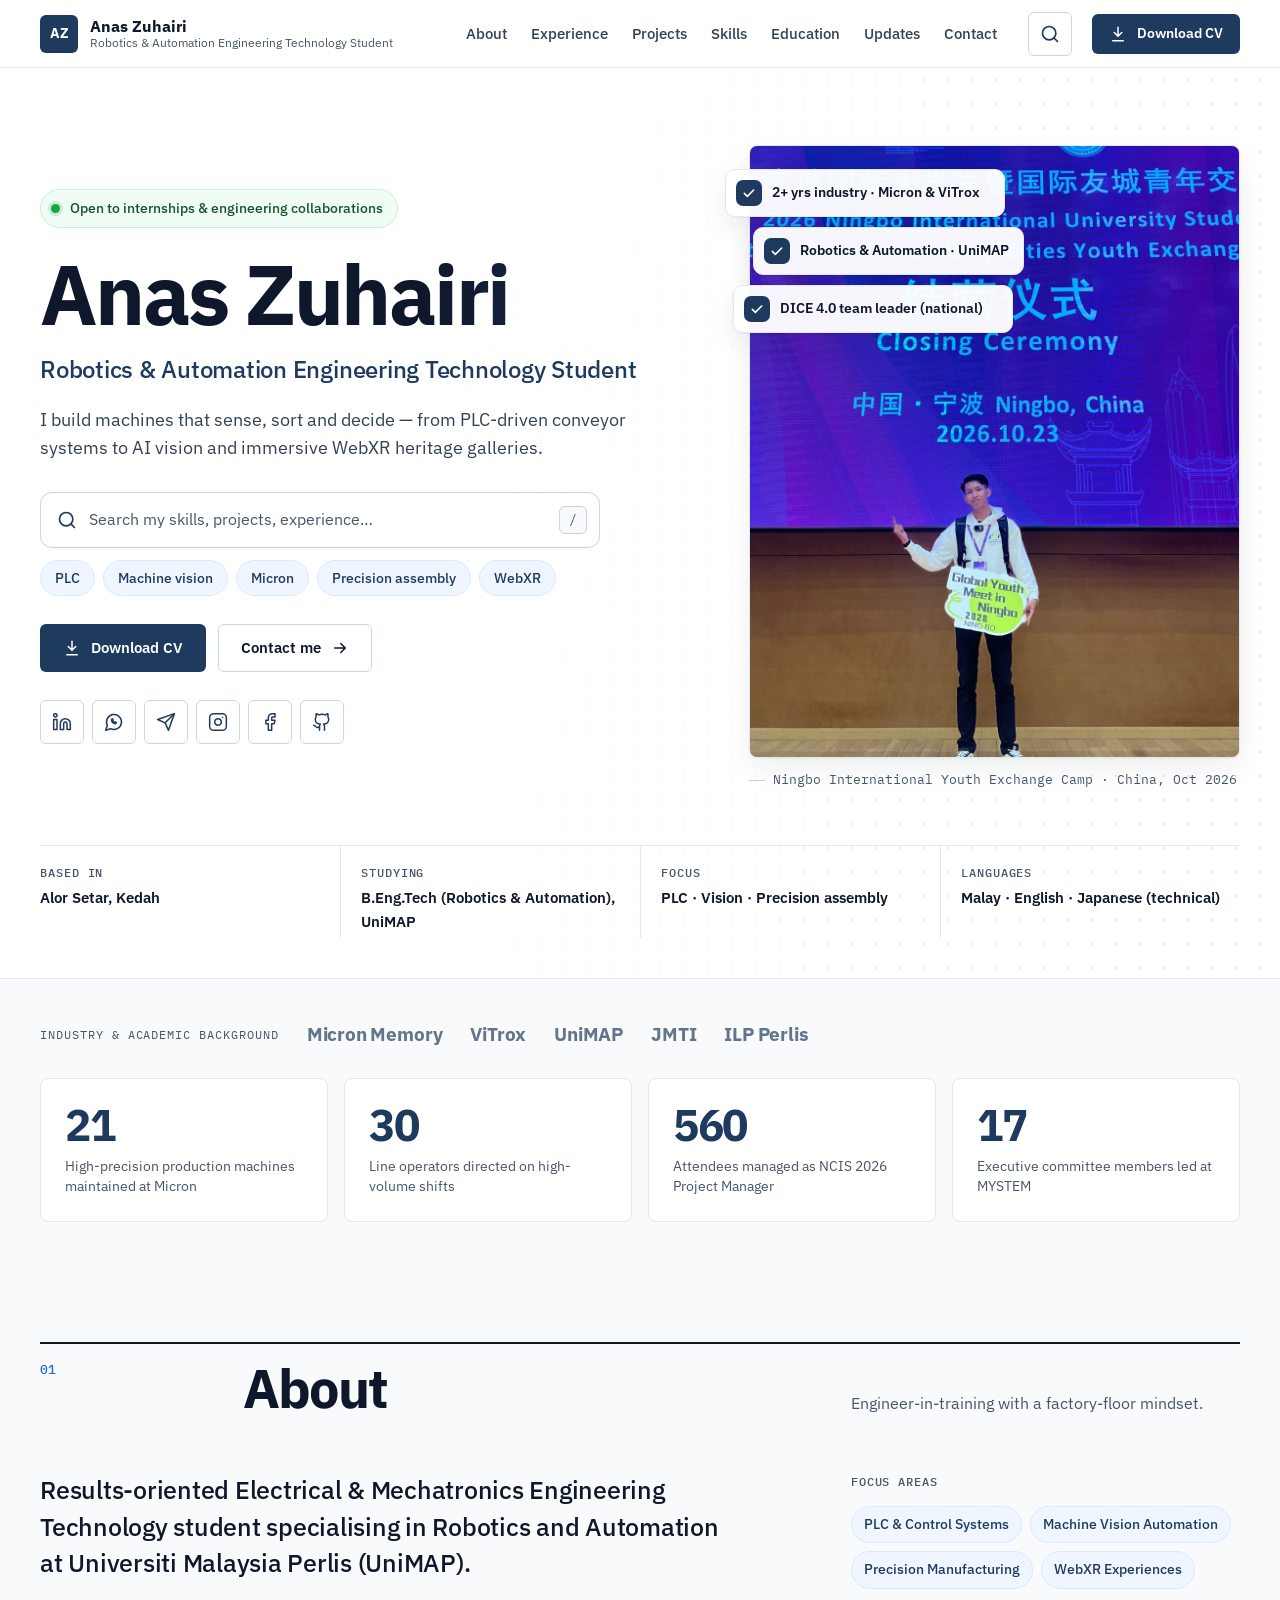
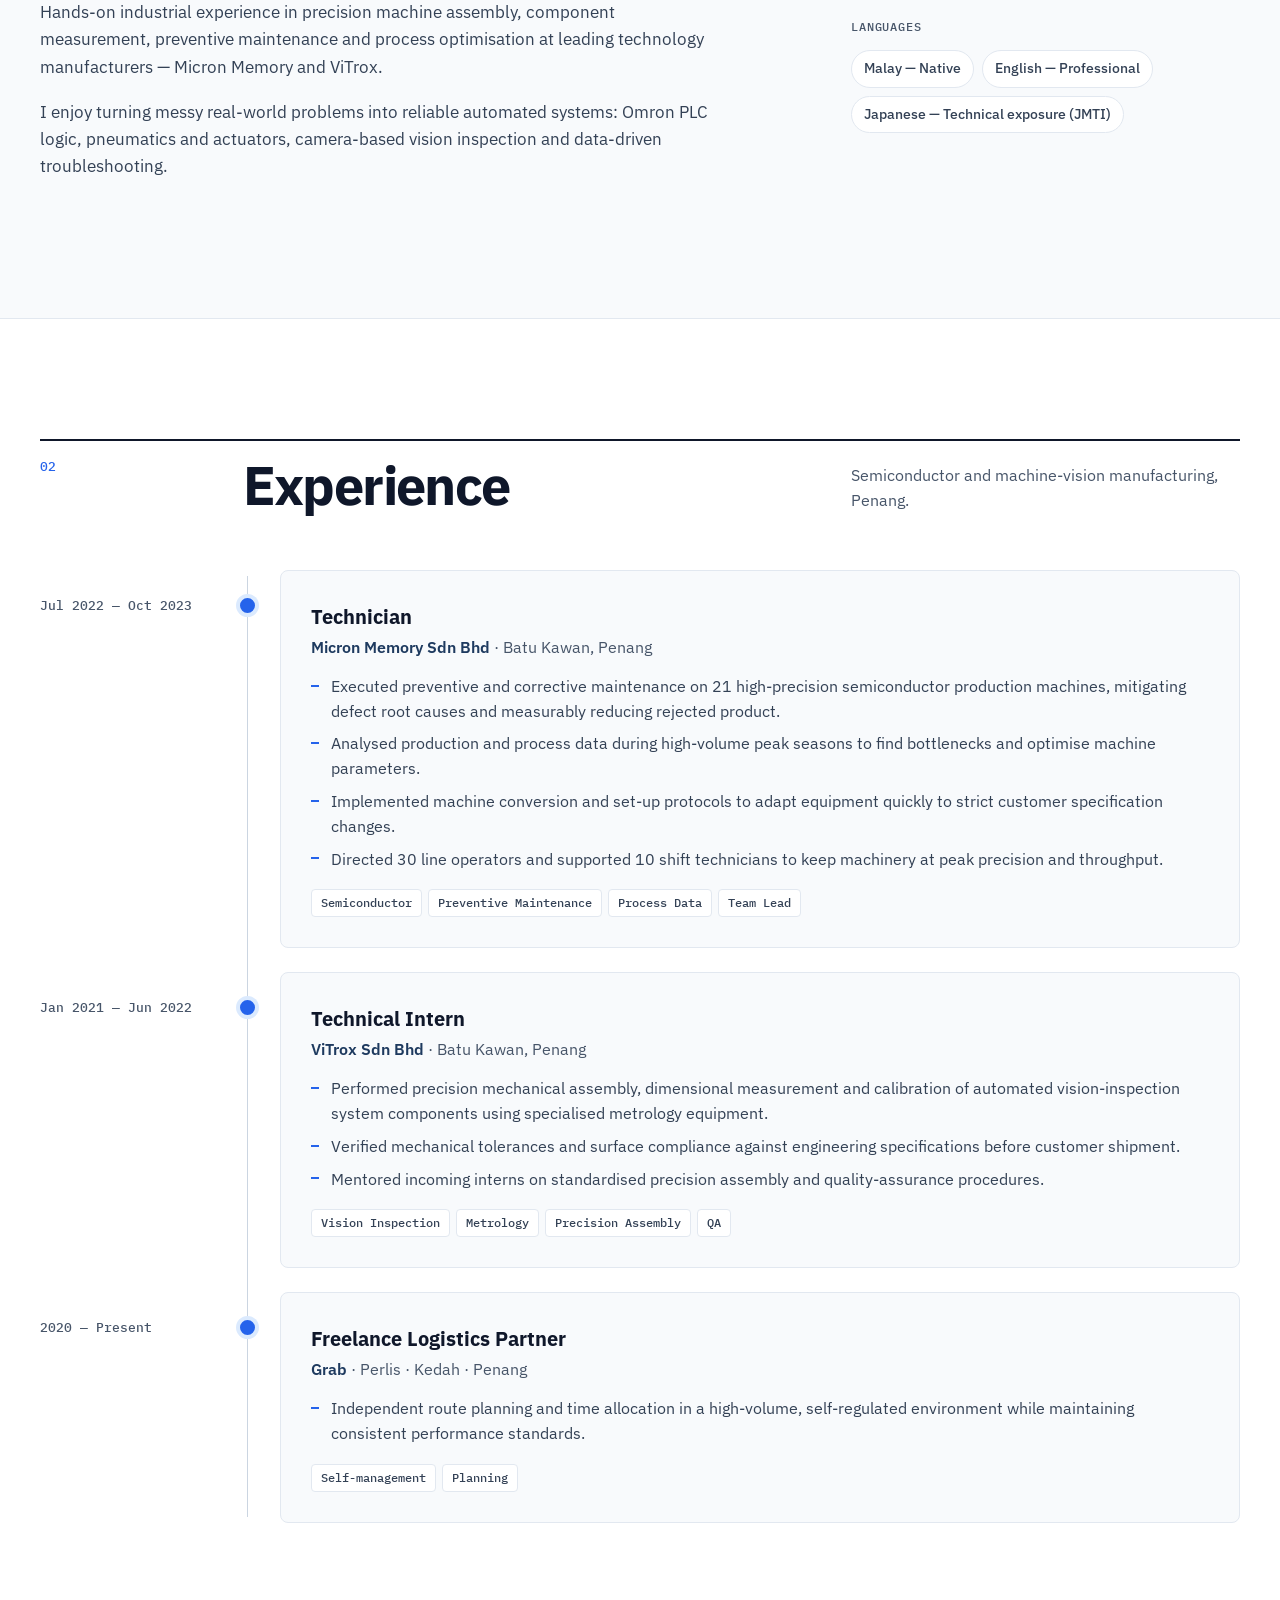
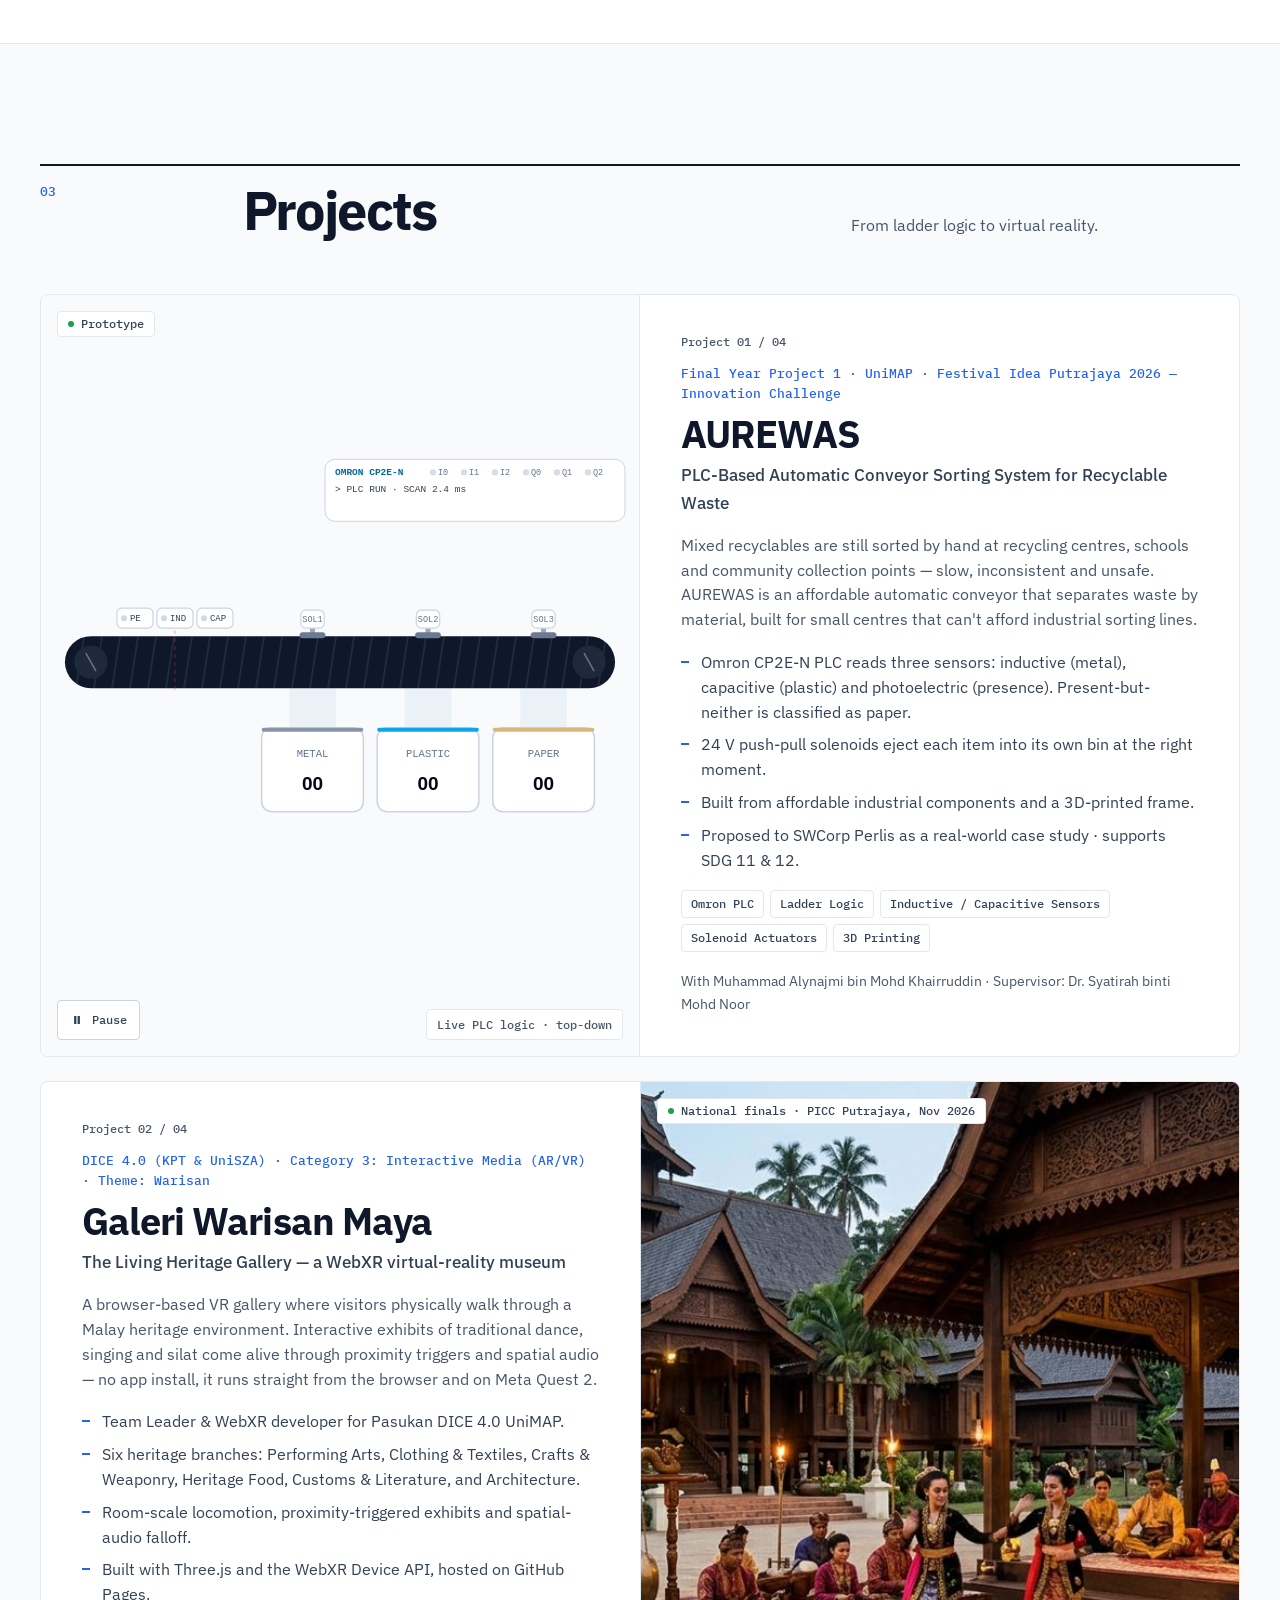
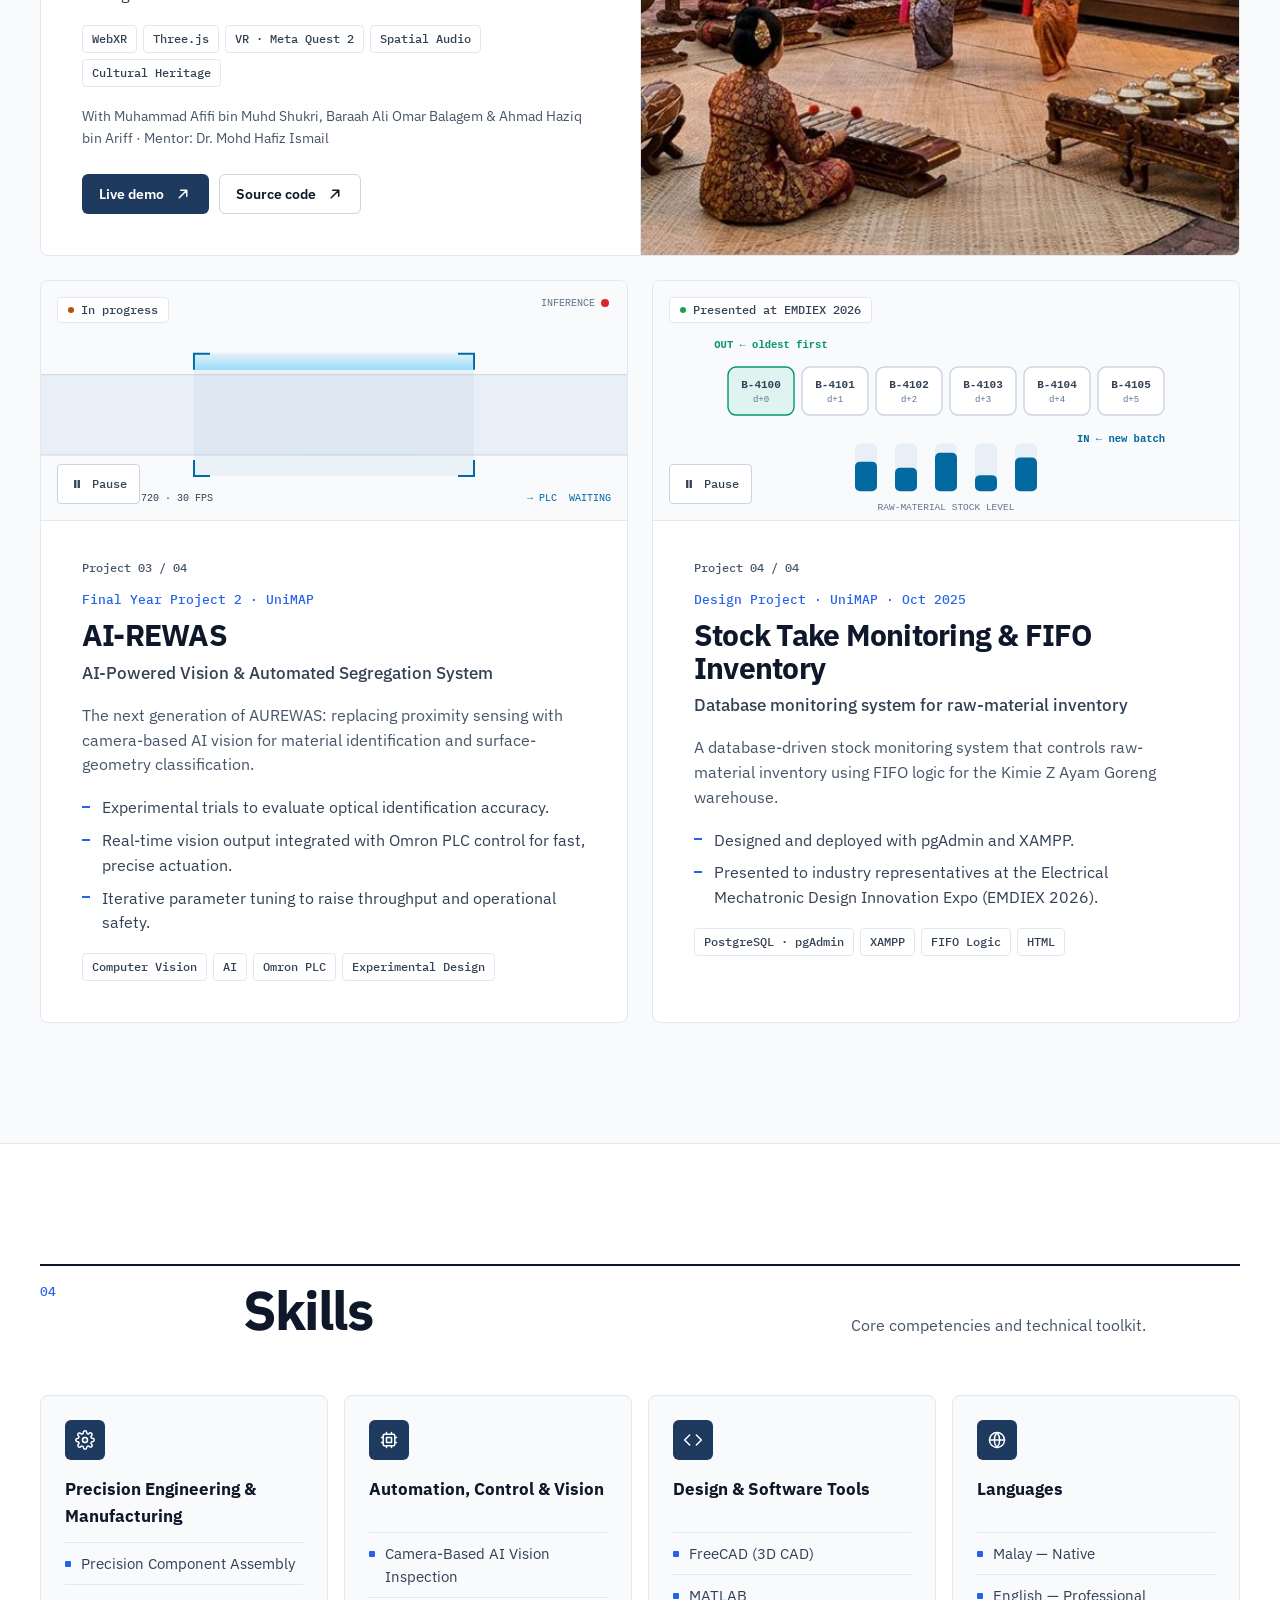
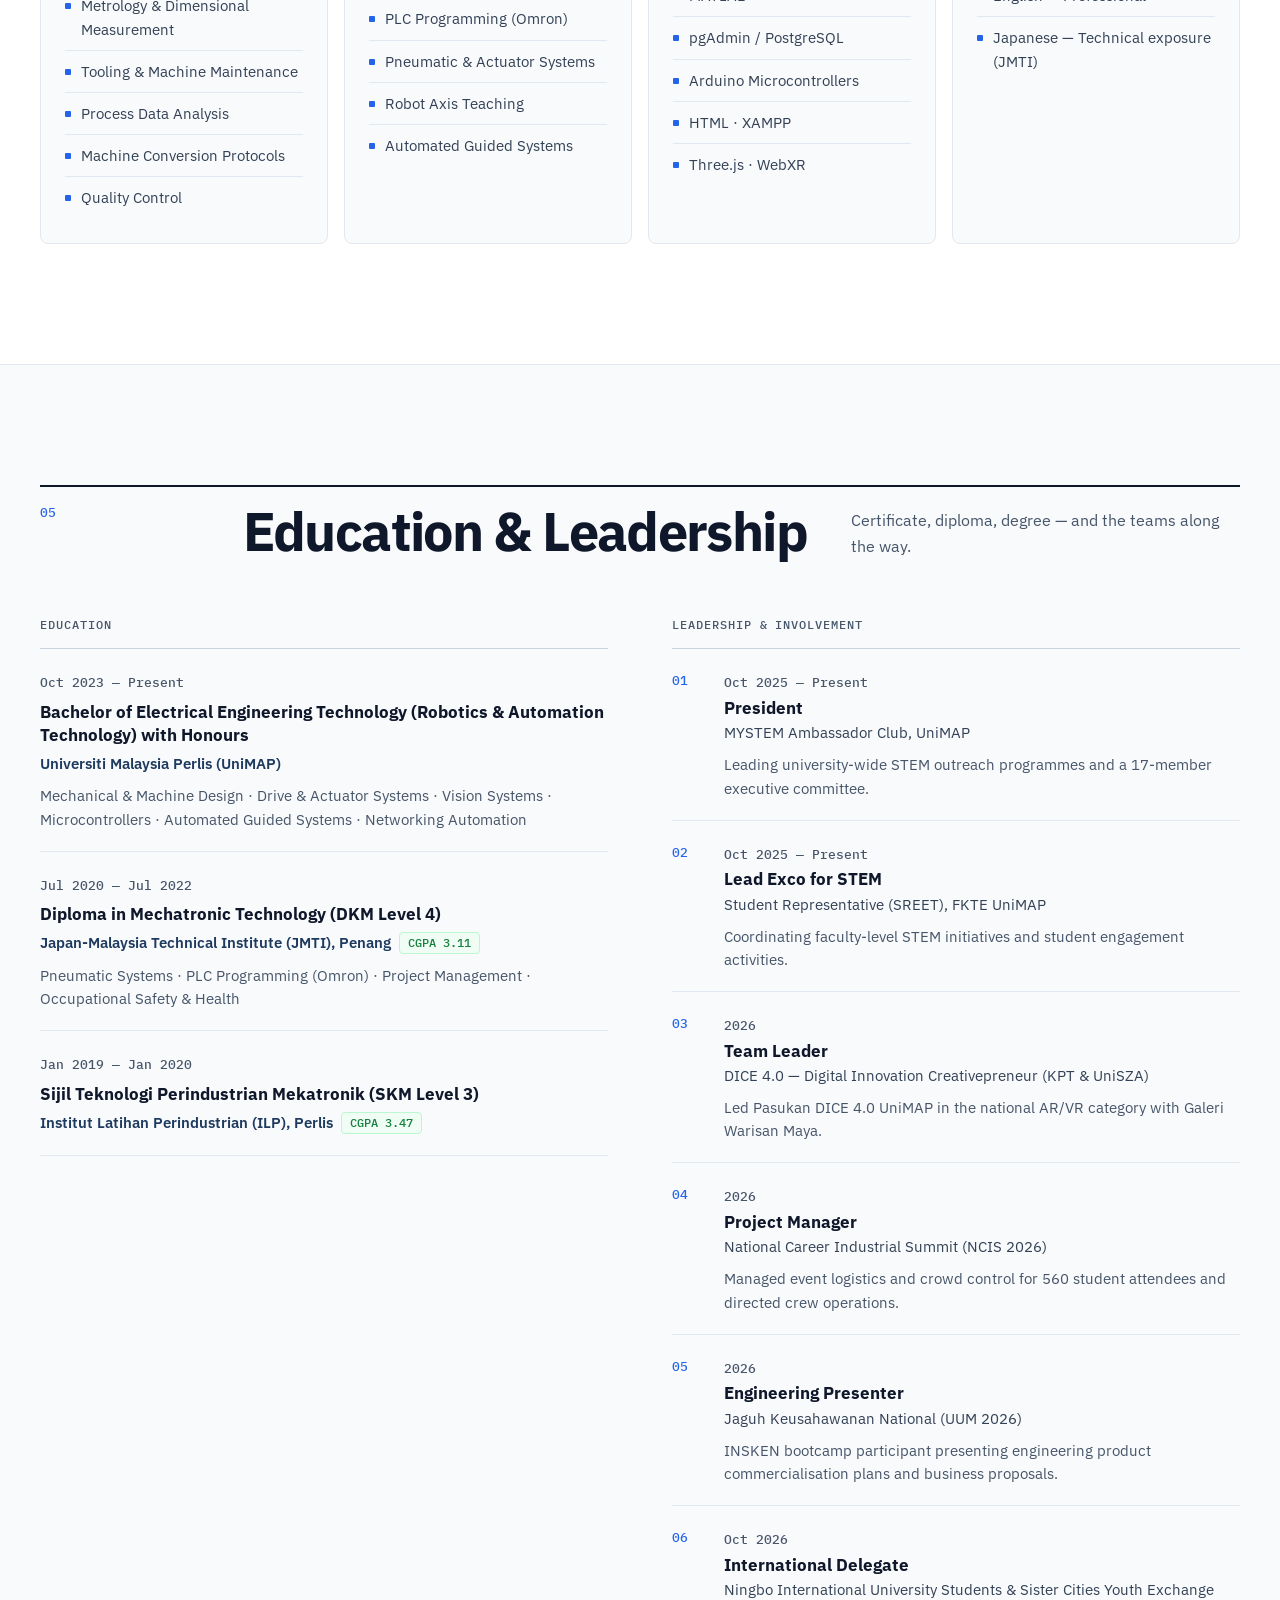
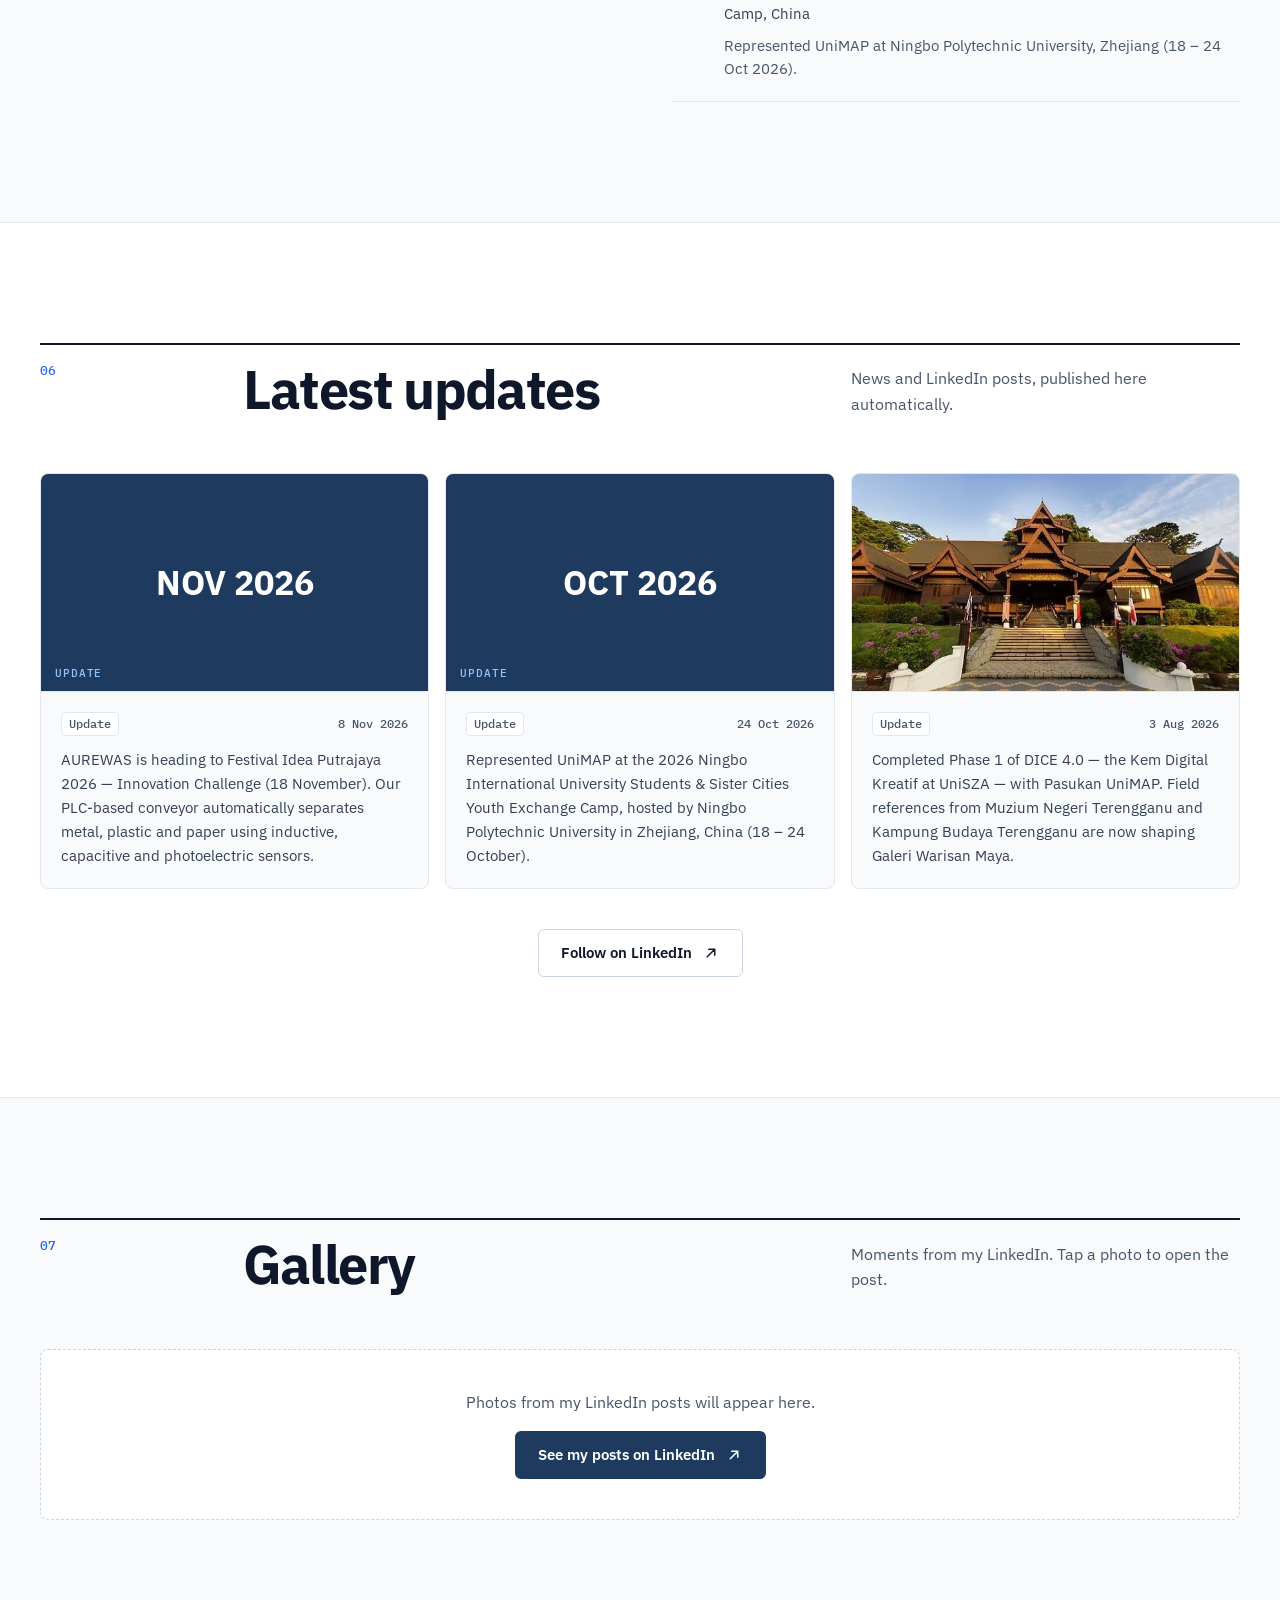
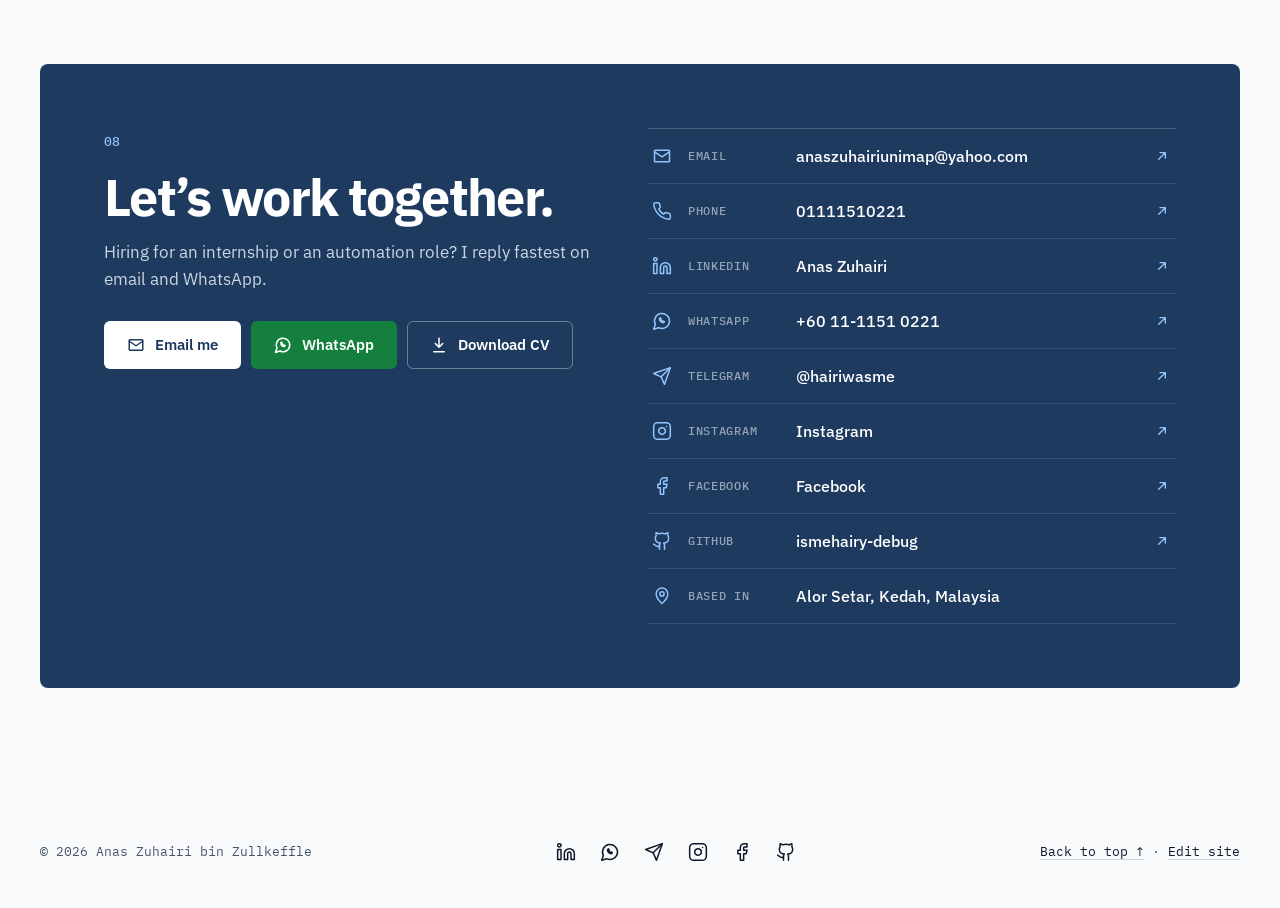
==== commit 6a16327c: "Gallery: show LinkedIn post photos instead of Galeri Warisan images - Remove the six Galeri Warisan " ====
--- a/index.html
+++ b/index.html
@@ -222,9 +222,11 @@
         <header class="head reveal">
           <span class="head__idx mono">07</span>
           <h2 class="head__title" id="gal-title">Gallery</h2>
-          <p class="head__kicker">Prototypes, events and work in progress.</p>
+          <p class="head__kicker">Moments from my LinkedIn. Tap a photo to open the post.</p>
         </header>
         <div class="gallery" id="gallery-list"></div>
+        <div class="gallery-embeds" id="gallery-embeds"></div>
+        <div class="gallery-empty reveal" id="gallery-empty" hidden></div>
       </div>
     </section>
 
@@ -280,7 +282,7 @@
   <div class="lightbox" role="dialog" aria-modal="true" aria-label="Image viewer" hidden>
     <button class="lb-btn lightbox__close" type="button" aria-label="Close"><svg viewBox="0 0 24 24" aria-hidden="true"><path d="M6 6l12 12M18 6L6 18"/></svg></button>
     <button class="lb-btn lightbox__prev" type="button" aria-label="Previous image"><svg viewBox="0 0 24 24" aria-hidden="true"><path d="M15 6l-6 6 6 6"/></svg></button>
-    <figure><img alt=""><figcaption class="mono"></figcaption></figure>
+    <figure><img alt=""><figcaption class="mono"></figcaption><a class="btn btn--primary btn--sm lightbox__link" target="_blank" rel="noopener" hidden><svg viewBox="0 0 24 24" aria-hidden="true"><path class="fill" d="M4.98 3.5a2.5 2.5 0 1 1 0 5 2.5 2.5 0 0 1 0-5zM3 9.75h4v11H3zM9.5 9.75h3.8v1.5h.05c.53-1 1.83-2.05 3.77-2.05 4.03 0 4.78 2.65 4.78 6.1v5.45h-4v-4.83c0-1.15-.02-2.63-1.6-2.63-1.6 0-1.85 1.25-1.85 2.55v4.91h-4z"/></svg><span>View post on LinkedIn</span></a></figure>
     <button class="lb-btn lightbox__next" type="button" aria-label="Next image"><svg viewBox="0 0 24 24" aria-hidden="true"><path d="M9 6l6 6-6 6"/></svg></button>
   </div>
 
--- a/assets/css/style.css
+++ b/assets/css/style.css
@@ -492,3 +492,16 @@
   .pager button[aria-current="true"]::after { width: 22px; border-radius: 4px; background: var(--primary); }
 }
 @media (prefers-reduced-motion: reduce) { .badges li { opacity: 1 !important; transform: none !important; } .is-found { animation: none; outline: 3px solid #93C5FD; } }
+
+/* gallery: photos from LinkedIn posts */
+.shot__li { position: absolute; top: 10px; right: 10px; z-index: 2; width: 30px; height: 30px; display: grid; place-items: center; border-radius: 7px; background: #0A66C2; color: #fff; box-shadow: 0 4px 10px rgba(10, 102, 194, .35); }
+.shot__li svg { width: 16px; height: 16px; fill: currentColor; }
+.gallery-embeds { display: grid; grid-template-columns: repeat(auto-fill, minmax(320px, 1fr)); gap: 16px; margin-top: 16px; }
+.gallery-embeds:first-child, .gallery[hidden] + .gallery-embeds { margin-top: 0; }
+.gallery-embed { border: 1px solid var(--line); border-radius: var(--r); overflow: hidden; background: #fff; }
+.gallery-embed iframe { display: block; width: 100%; height: 560px; border: 0; }
+.gallery-empty { display: grid; justify-items: center; gap: 16px; padding: 40px 20px; text-align: center; border: 1px dashed var(--border); border-radius: var(--r); background: var(--surface); color: var(--muted); }
+.gallery-empty p { margin: 0; font-size: 16px; }
+.lightbox__link { margin-top: 4px; }
+.lightbox__link svg { width: 16px; height: 16px; }
+@media (max-width: 639px) { .gallery-embeds { grid-template-columns: 1fr; } .gallery-embed iframe { height: 520px; } }
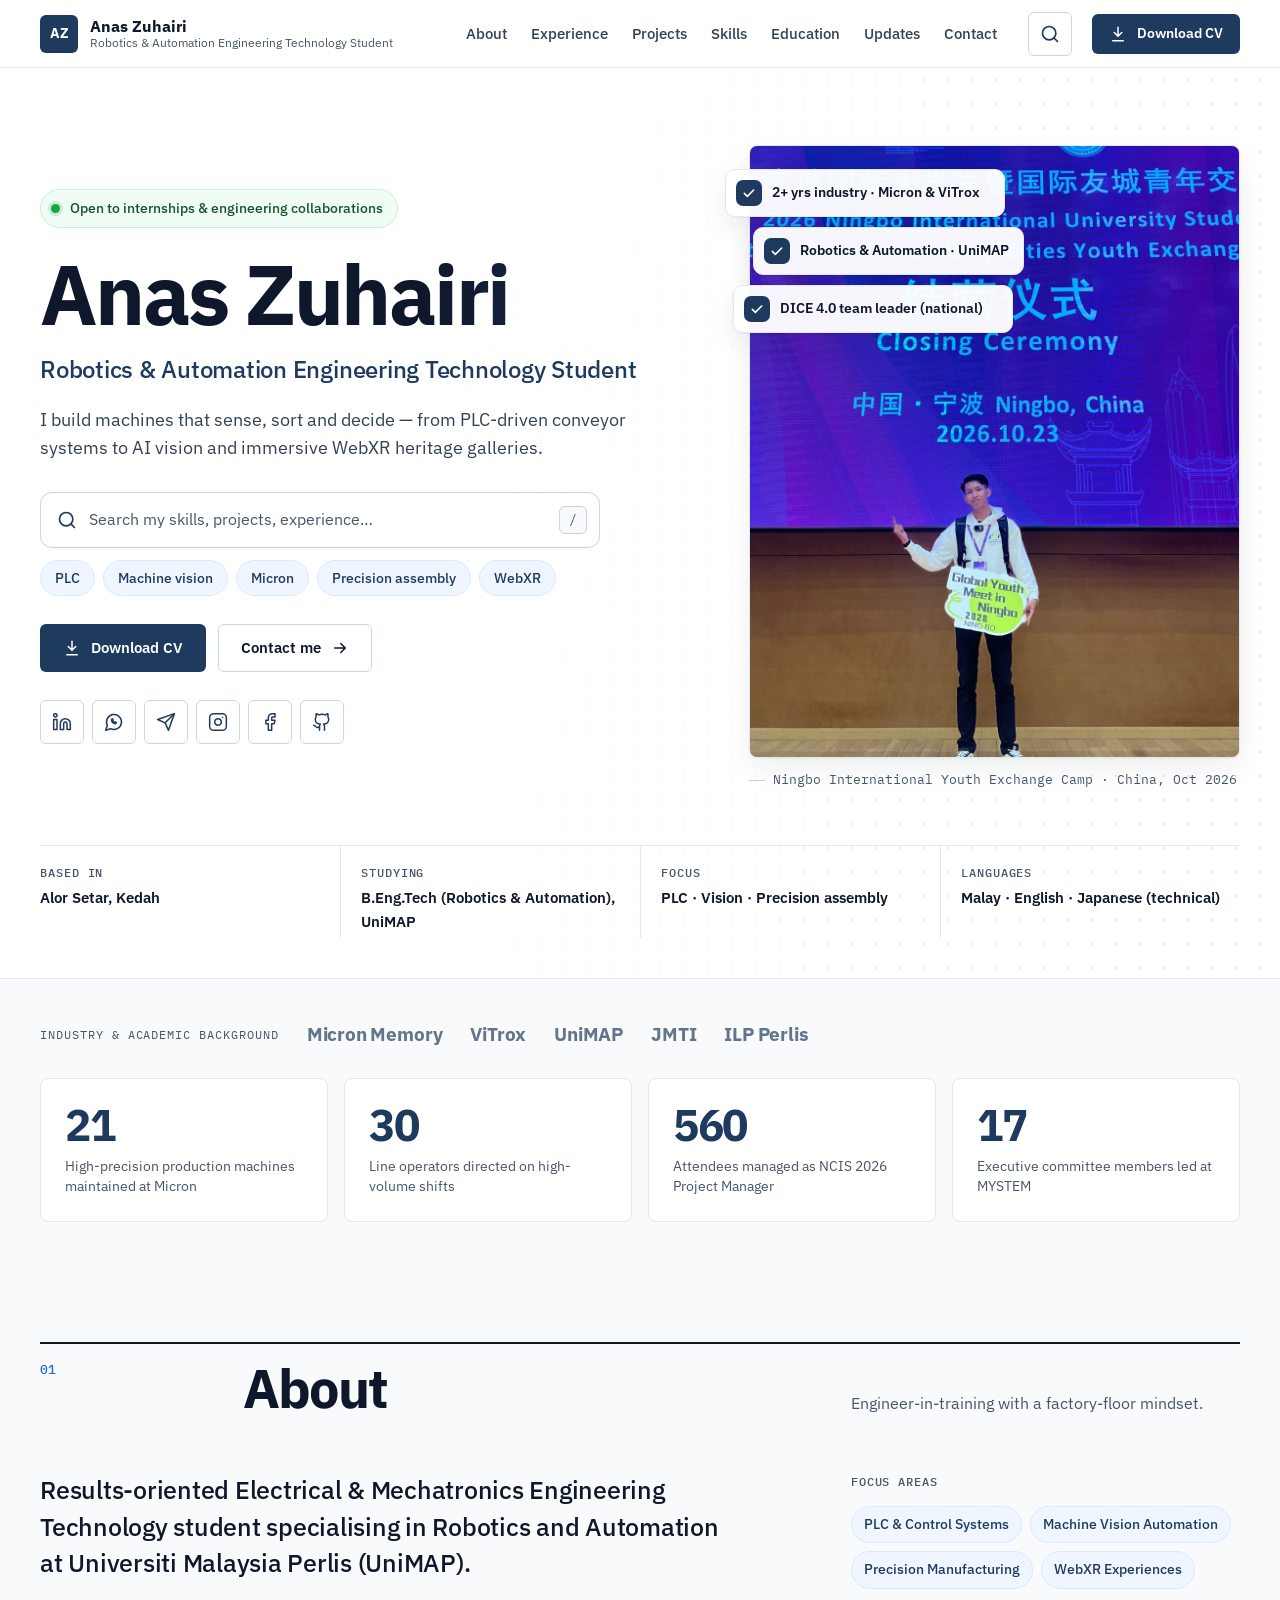
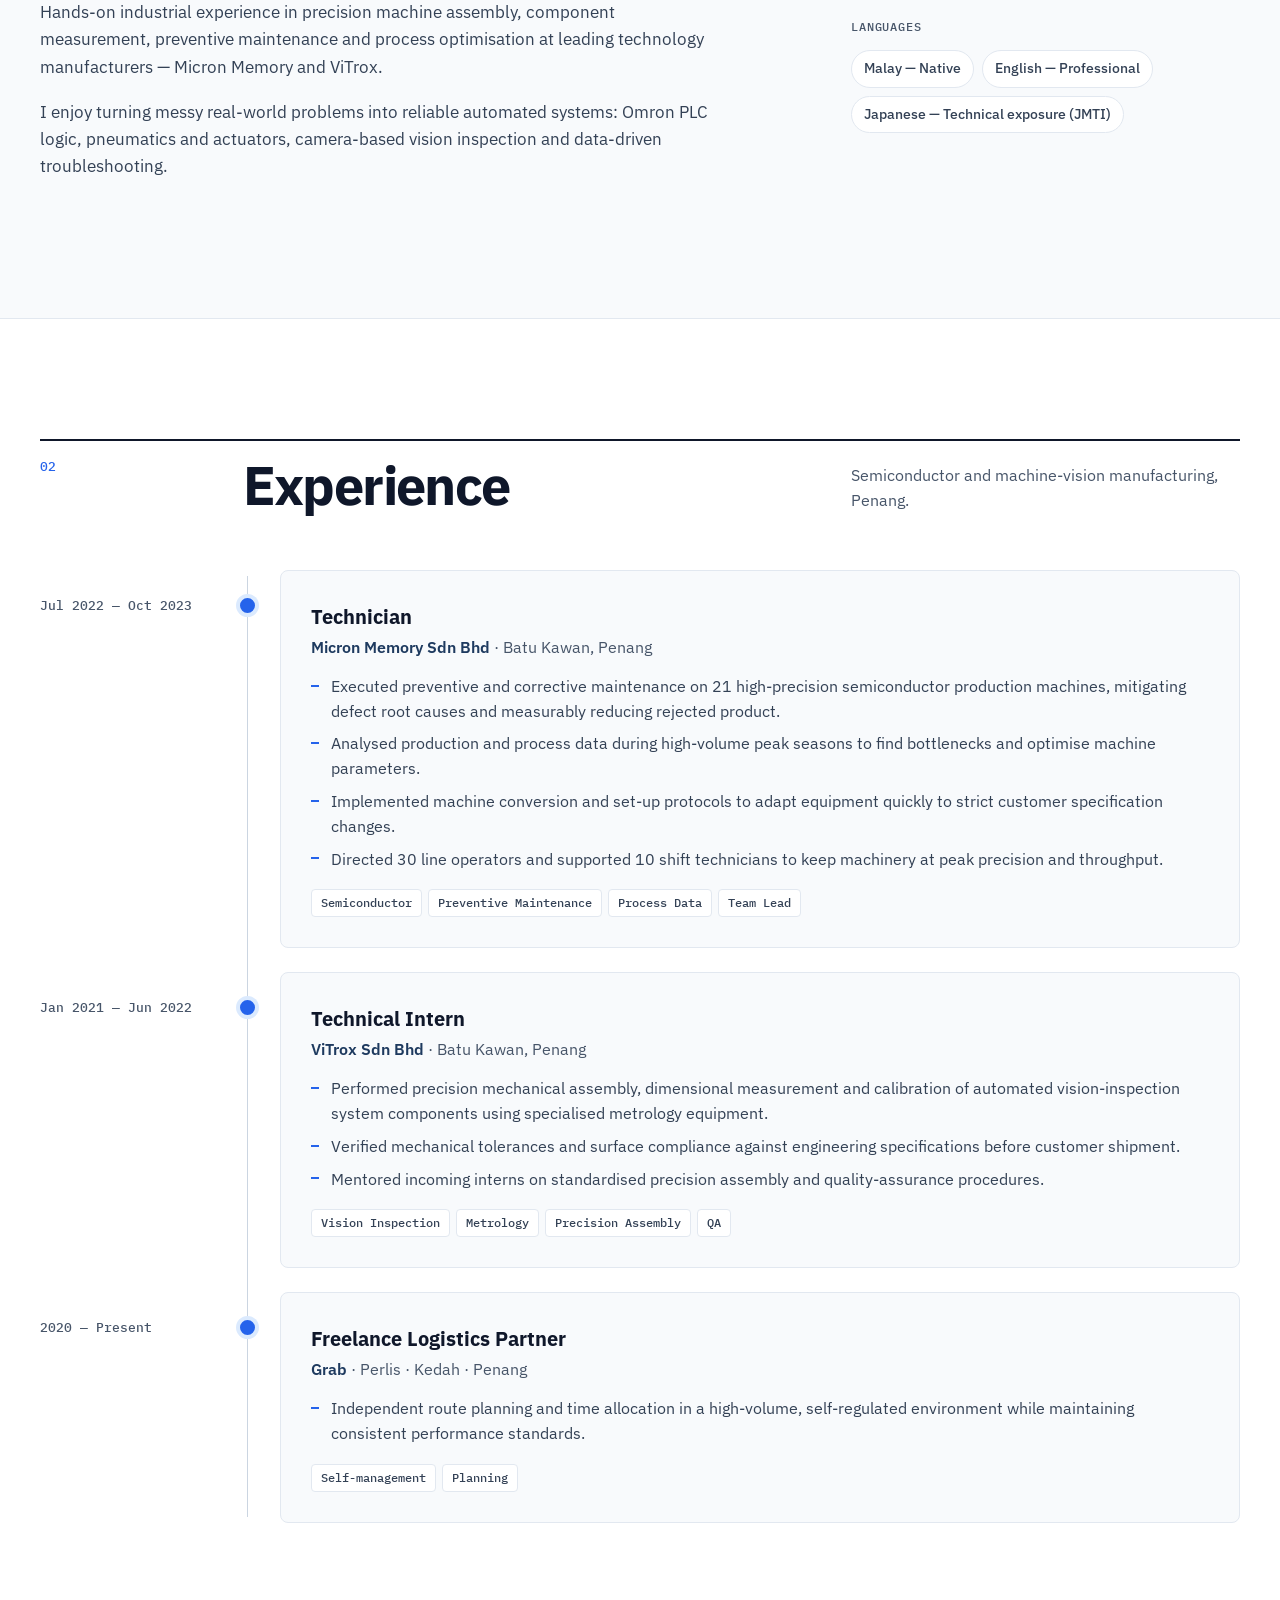
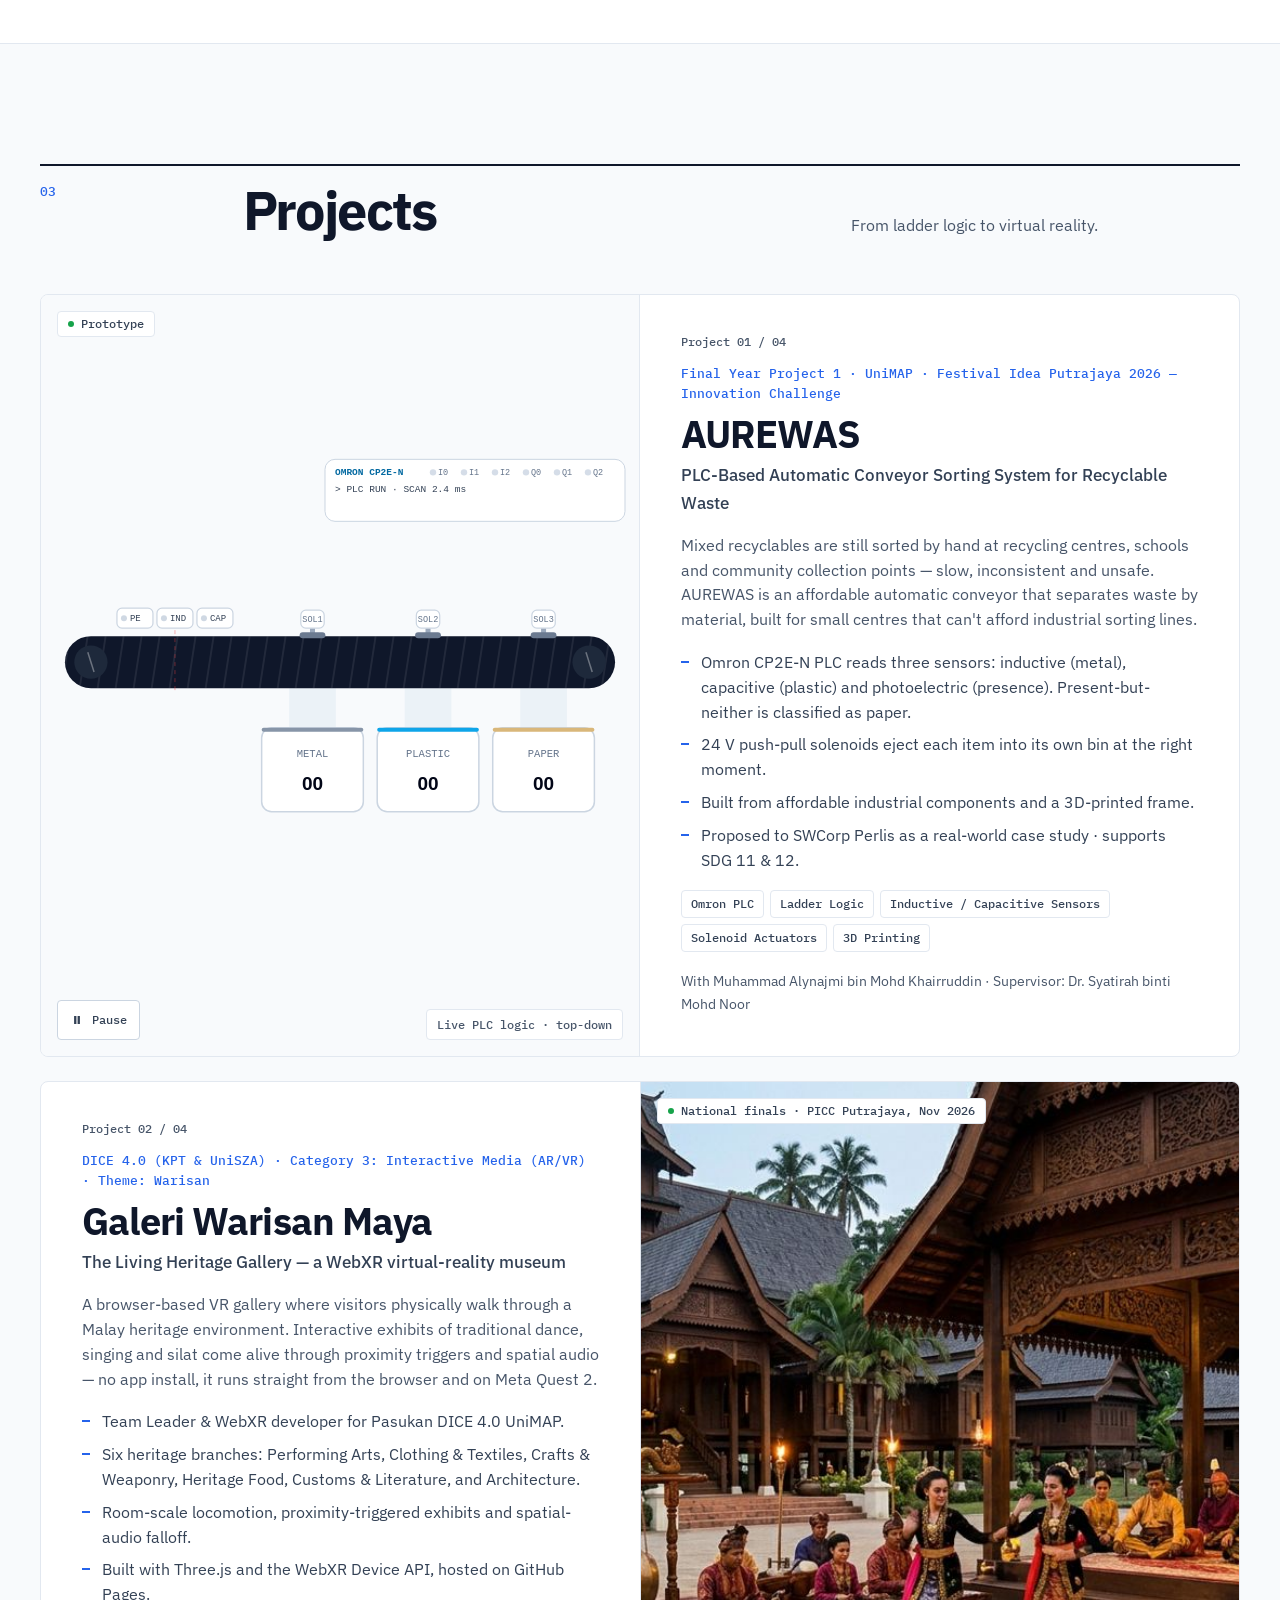
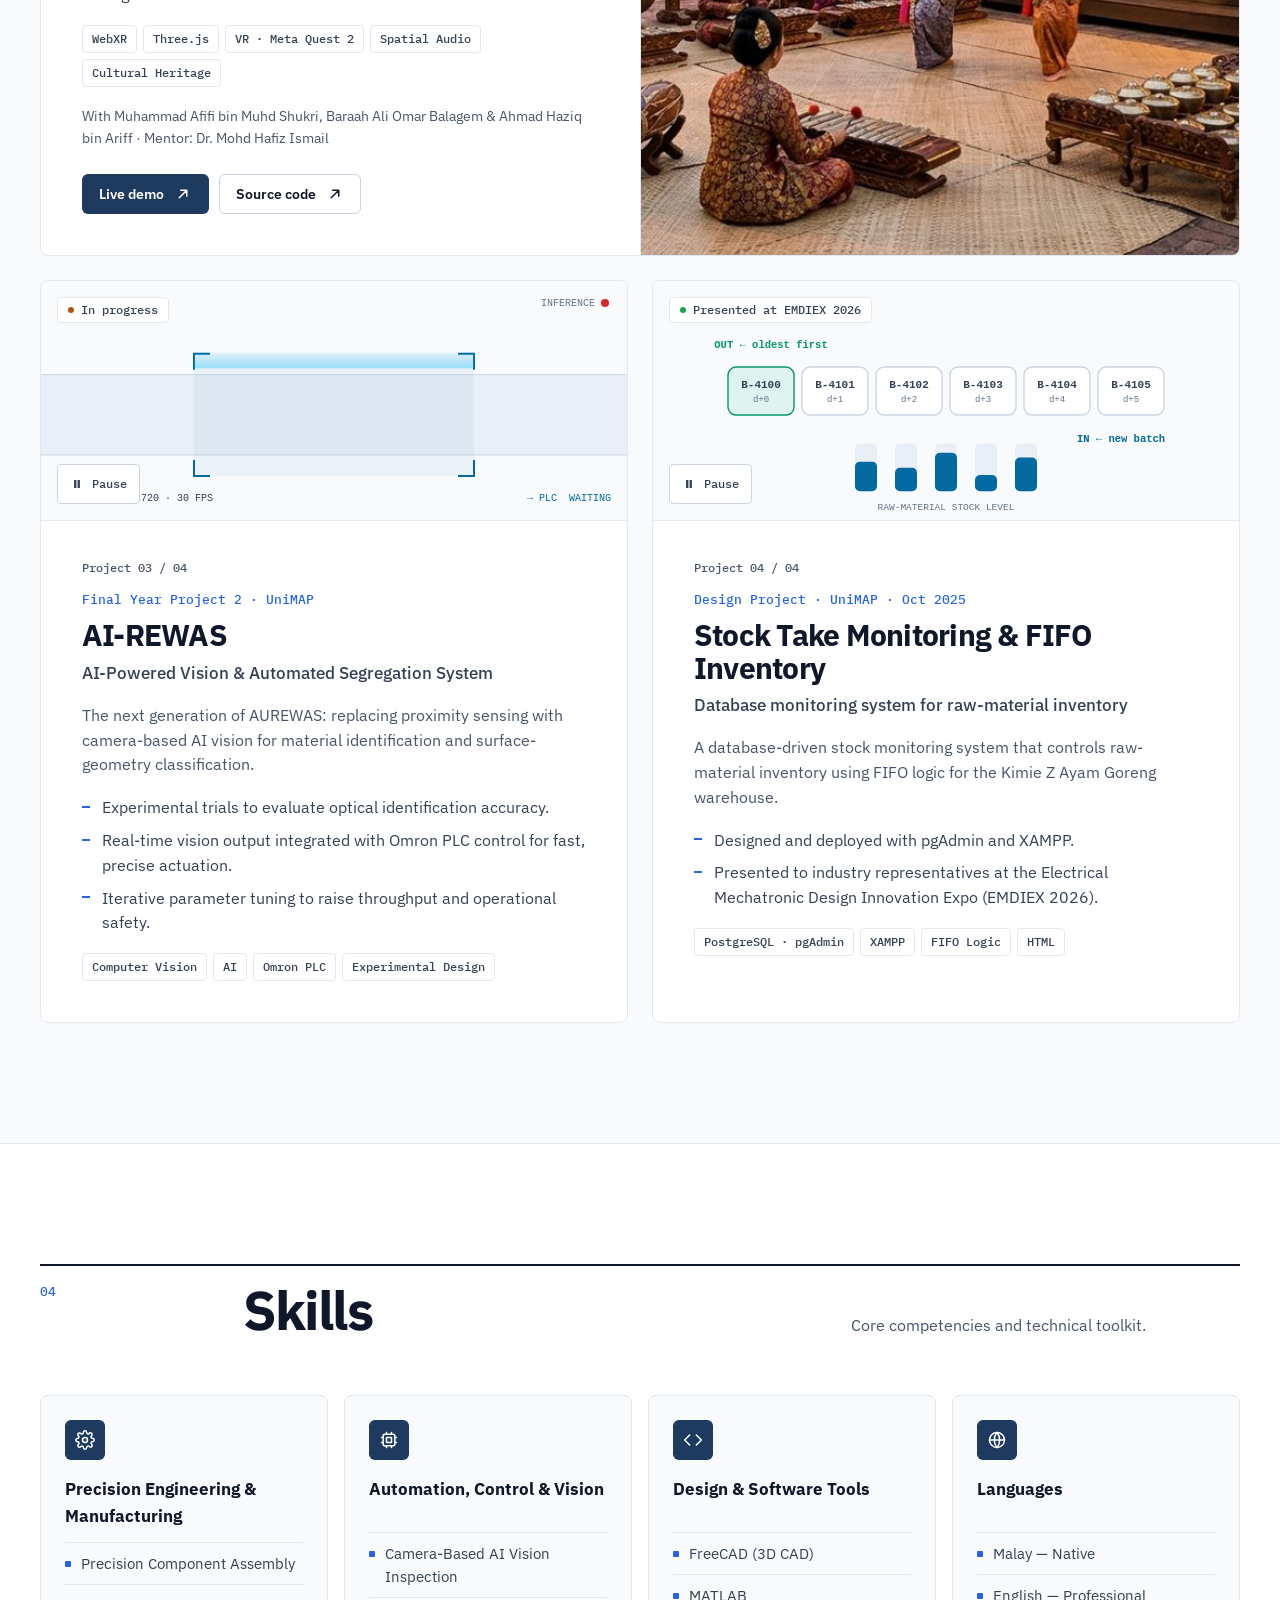
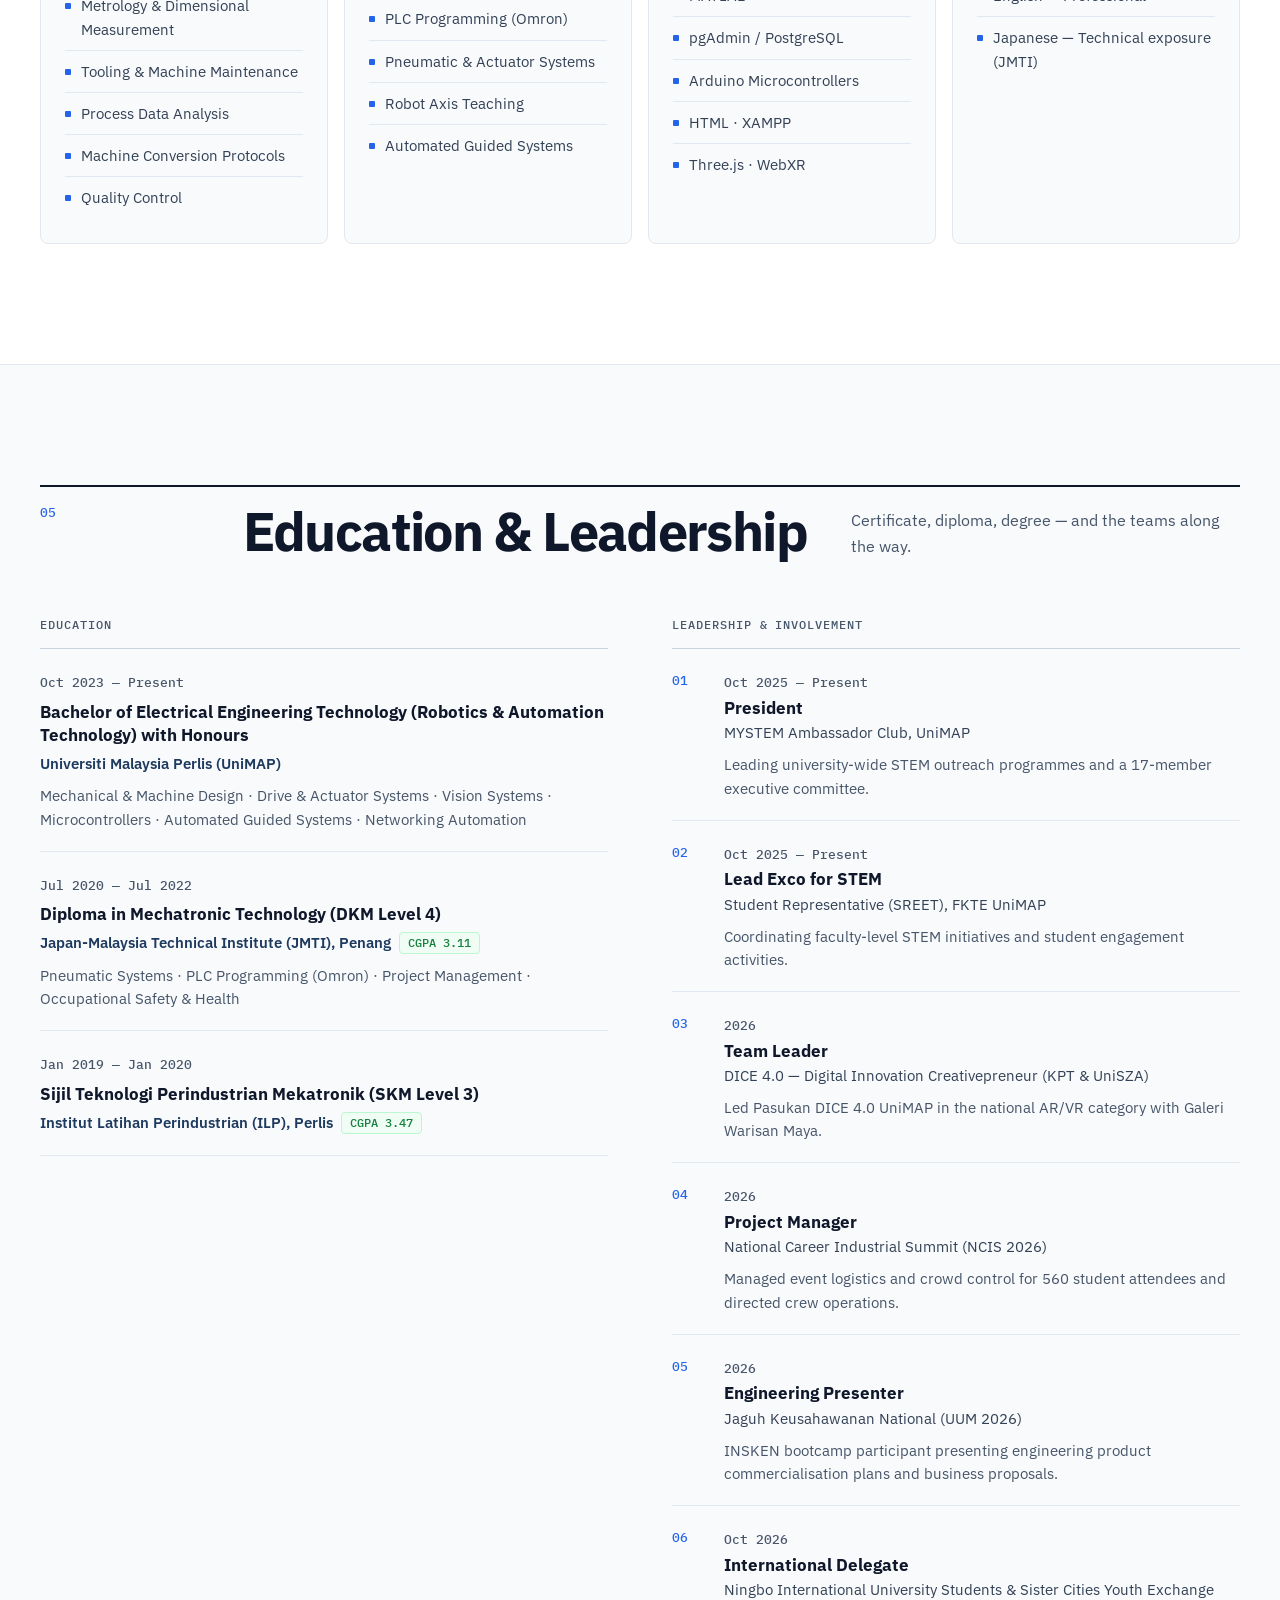
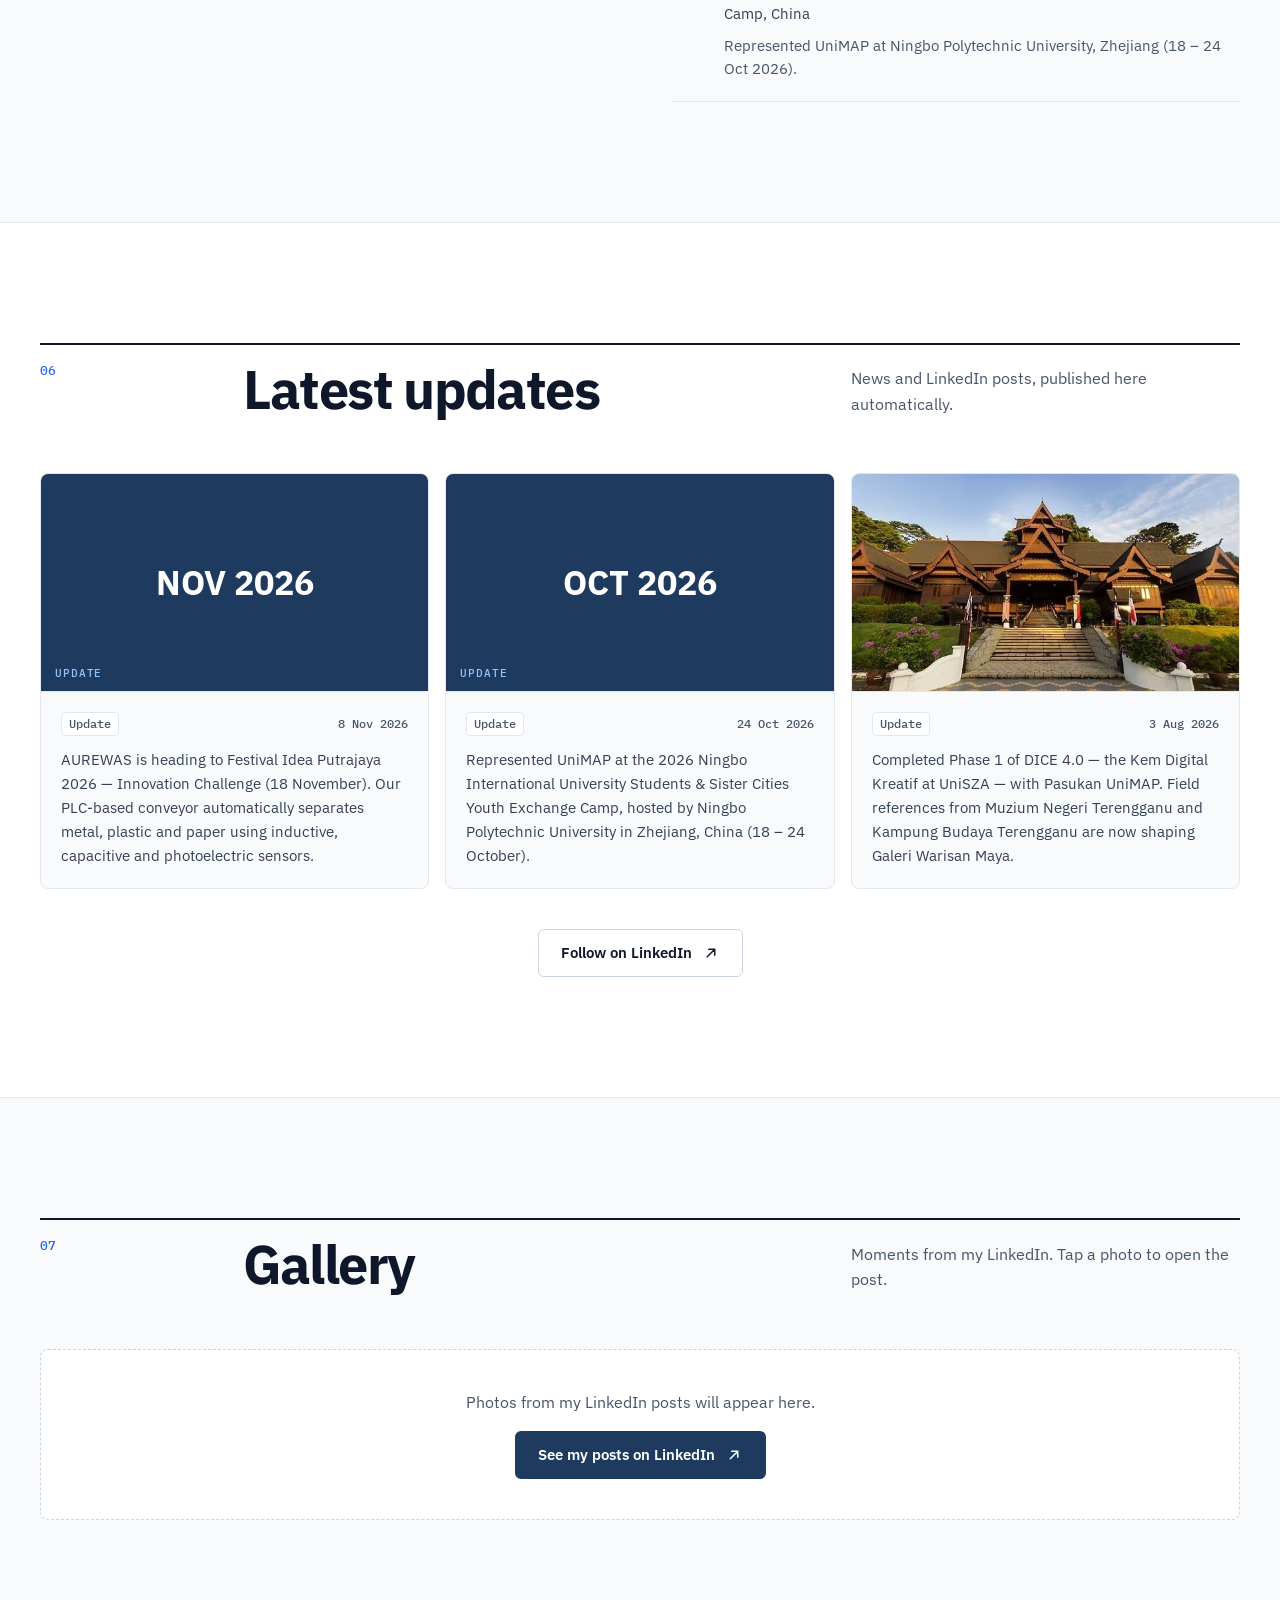
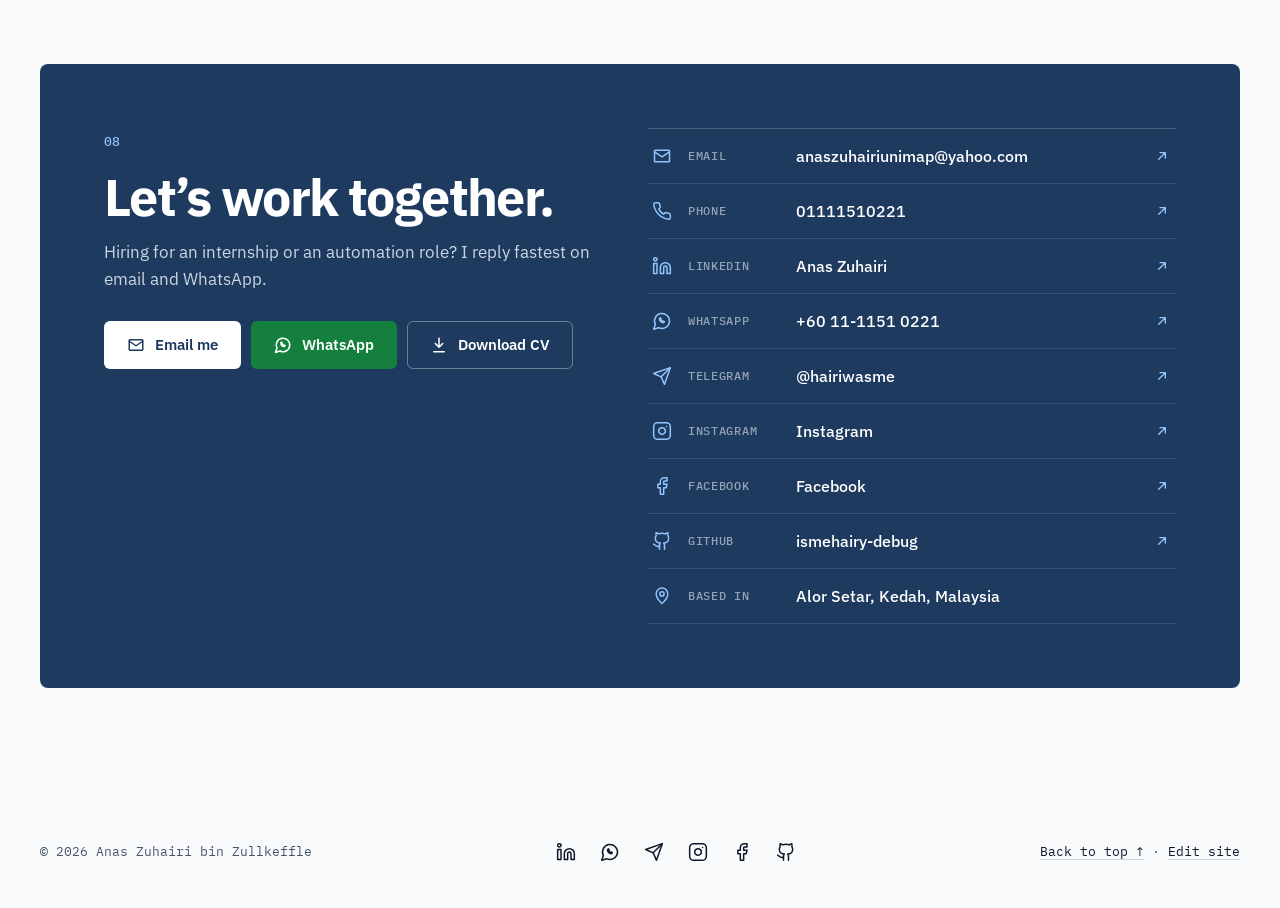
==== commit 4115504e: "Bust browser caches for CSS/JS on each deploy After the redesign, phones that had the old style.css/" ====
--- a/index.html
+++ b/index.html
@@ -22,7 +22,7 @@
   <link rel="preconnect" href="https://fonts.googleapis.com">
   <link rel="preconnect" href="https://fonts.gstatic.com" crossorigin>
   <link href="https://fonts.googleapis.com/css2?family=IBM+Plex+Mono:wght@400;500&family=IBM+Plex+Sans:wght@400;500;600;700&display=swap" rel="stylesheet">
-  <link rel="stylesheet" href="assets/css/style.css">
+  <link rel="stylesheet" href="assets/css/style.css?v=__BUILD__">
   <!-- Structured data so search engines understand who this page is about (refreshed from site.json at runtime). -->
   <script type="application/ld+json" id="ld-person">
   {
@@ -287,7 +287,7 @@
   </div>
 
   <noscript><p style="padding:2rem;text-align:center">This portfolio needs JavaScript to load all content. Contact: anaszuhairiunimap@yahoo.com</p></noscript>
-  <script src="assets/js/aurewas-sim.js" defer></script>
-  <script src="assets/js/main.js" defer></script>
+  <script src="assets/js/aurewas-sim.js?v=__BUILD__" defer></script>
+  <script src="assets/js/main.js?v=__BUILD__" defer></script>
 </body>
 </html>
